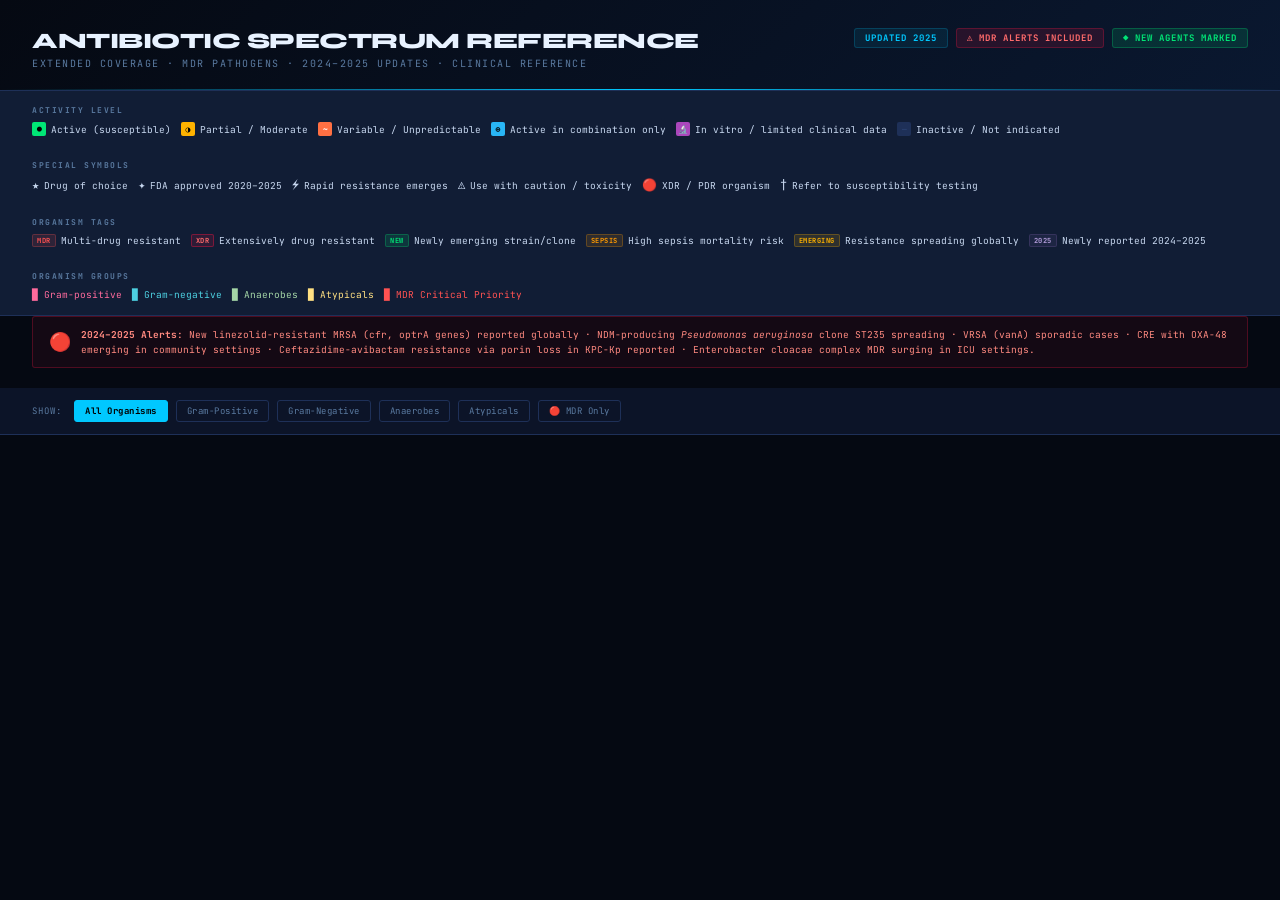
==== index.html @ 1d4e38bd "Create index.html with basic layout and styles Add initial HTML structure and styles for Antibiotic " ====
<!DOCTYPE html>
<html lang="en">
<head>
<meta charset="UTF-8">
<meta name="viewport" content="width=device-width, initial-scale=1.0">
<title>Antibiotic Spectrum Reference</title>
<link href="https://fonts.googleapis.com/css2?family=JetBrains+Mono:wght@300;400;500;700&family=Syne:wght@400;600;800&display=swap" rel="stylesheet">
<style>
  :root {
    --bg: #050912;
    --surface: #0c1428;
    --surface2: #111d35;
    --border: #1e3058;
    --text: #c8d8f0;
    --text-dim: #5a7aa0;
    --text-bright: #e8f2ff;
    --accent: #00c8ff;
    --accent2: #7b5ea7;

    --full: #00e676;
    --partial: #ffb300;
    --none: #1e3058;
    --none-text: #2a4070;
    --variable: #ff7043;
    --combo: #29b6f6;
    --vitro: #ab47bc;

    --gpos: #ff6b9d;
    --gneg: #4dd0e1;
    --anaerobe: #a5d6a7;
    --atypical: #ffe082;
    --mdr: #ff5252;
    --new-mdr: #ff1744;
  }

  * { margin: 0; padding: 0; box-sizing: border-box; }

  body {
    background: var(--bg);
    color: var(--text);
    font-family: 'JetBrains Mono', monospace;
    font-size: 11px;
    min-height: 100vh;
    overflow-x: auto;
  }

  /* HEADER */
  .header {
    padding: 28px 32px 20px;
    border-bottom: 1px solid var(--border);
    background: linear-gradient(135deg, #050912 0%, #0a1830 100%);
    position: relative;
  }
  .header::after {
    content: '';
    position: absolute;
    bottom: 0; left: 0; right: 0;
    height: 1px;
    background: linear-gradient(90deg, transparent, var(--accent), transparent);
  }
  .header-top {
    display: flex;
    align-items: flex-start;
    justify-content: space-between;
    flex-wrap: wrap;
    gap: 12px;
  }
  .title-block h1 {
    font-family: 'Syne', sans-serif;
    font-size: 22px;
    font-weight: 800;
    color: var(--text-bright);
    letter-spacing: -0.5px;
  }
  .title-block .subtitle {
    font-size: 10px;
    color: var(--text-dim);
    margin-top: 3px;
    letter-spacing: 1.5px;
    text-transform: uppercase;
  }
  .header-badges {
    display: flex;
    gap: 8px;
    flex-wrap: wrap;
    align-items: center;
  }
  .badge {
    padding: 3px 10px;
    border-radius: 3px;
    font-size: 9px;
    font-weight: 700;
    letter-spacing: 1px;
    text-transform: uppercase;
  }
  .badge-alert { background: #ff174420; color: #ff6b6b; border: 1px solid #ff174440; }
  .badge-new { background: #00e67620; color: #00e676; border: 1px solid #00e67640; }
  .badge-year { background: #00c8ff15; color: var(--accent); border: 1px solid #00c8ff30; }

  /* FILTER BAR */
  .filter-bar {
    padding: 12px 32px;
    border-bottom: 1px solid var(--border);
    display: flex;
    gap: 8px;
    flex-wrap: wrap;
    align-items: center;
    background: var(--surface);
  }
  .filter-label {
    font-size: 9px;
    color: var(--text-dim);
    text-transform: uppercase;
    letter-spacing: 1px;
    margin-right: 4px;
  }
  .filter-btn {
    padding: 4px 10px;
    border-radius: 3px;
    border: 1px solid var(--border);
    background: transparent;
    color: var(--text-dim);
    font-family: 'JetBrains Mono', monospace;
    font-size: 9px;
    cursor: pointer;
    transition: all 0.15s;
    letter-spacing: 0.5px;
  }
  .filter-btn:hover { border-color: var(--accent); color: var(--accent); }
  .filter-btn.active { background: var(--accent); color: #000; border-color: var(--accent); font-weight: 700; }
  .filter-btn.gpos { --c: var(--gpos); }
  .filter-btn.gneg { --c: var(--gneg); }
  .filter-btn.mdr  { --c: var(--mdr); }
  .filter-btn.gpos.active { background: var(--gpos); border-color: var(--gpos); }
  .filter-btn.gneg.active { background: var(--gneg); border-color: var(--gneg); color: #000; }
  .filter-btn.mdr.active  { background: var(--mdr);  border-color: var(--mdr); }

  /* LEGEND */
  .legend {
    padding: 14px 32px;
    background: var(--surface2);
    border-bottom: 1px solid var(--border);
    display: flex;
    gap: 24px;
    flex-wrap: wrap;
  }
  .legend-section {
    display: flex;
    flex-direction: column;
    gap: 5px;
  }
  .legend-title {
    font-size: 8px;
    text-transform: uppercase;
    letter-spacing: 1.5px;
    color: var(--text-dim);
    margin-bottom: 2px;
    font-weight: 700;
  }
  .legend-items {
    display: flex;
    gap: 10px;
    flex-wrap: wrap;
    align-items: center;
  }
  .legend-item {
    display: flex;
    align-items: center;
    gap: 5px;
    font-size: 9.5px;
    color: var(--text);
  }
  .dot {
    width: 14px; height: 14px;
    border-radius: 2px;
    display: flex; align-items: center; justify-content: center;
    font-size: 8px;
    font-weight: 700;
    flex-shrink: 0;
  }
  .dot-full { background: var(--full); color: #000; }
  .dot-partial { background: var(--partial); color: #000; }
  .dot-variable { background: var(--variable); color: #fff; }
  .dot-combo { background: var(--combo); color: #000; }
  .dot-vitro { background: var(--vitro); color: #fff; }
  .dot-none { background: var(--none); color: var(--none-text); }

  .sym-item {
    display: flex; align-items: center; gap: 5px;
    font-size: 9.5px; color: var(--text);
  }
  .sym { font-size: 12px; }

  /* ORGANISM CATEGORY COLORS */
  .cat-gpos { color: var(--gpos); }
  .cat-gneg { color: var(--gneg); }
  .cat-anaerobe { color: var(--anaerobe); }
  .cat-atypical { color: var(--atypical); }
  .cat-mdr { color: var(--mdr); }
  .cat-new-mdr { color: var(--new-mdr); animation: pulse-mdr 2s infinite; }

  @keyframes pulse-mdr {
    0%, 100% { opacity: 1; }
    50% { opacity: 0.6; }
  }

  /* MAIN TABLE CONTAINER */
  .table-container {
    padding: 24px 32px 40px;
    overflow-x: auto;
  }
  .table-wrapper {
    min-width: 1200px;
  }

  /* ORG HEADERS */
  .org-section {
    margin-bottom: 32px;
  }
  .org-section-header {
    display: flex;
    align-items: center;
    gap: 10px;
    margin-bottom: 10px;
    padding-bottom: 6px;
    border-bottom: 1px solid var(--border);
  }
  .org-section-title {
    font-family: 'Syne', sans-serif;
    font-size: 13px;
    font-weight: 600;
    letter-spacing: 0.5px;
  }
  .org-section-line {
    flex: 1;
    height: 1px;
    background: linear-gradient(90deg, var(--border), transparent);
  }
  .org-tag {
    font-size: 8px;
    padding: 2px 8px;
    border-radius: 2px;
    letter-spacing: 1px;
    text-transform: uppercase;
    font-weight: 700;
  }

  /* DRUG-ORGANISM GRID */
  .grid {
    display: grid;
    gap: 2px;
  }

  .grid-header-row {
    display: flex;
    gap: 2px;
    margin-bottom: 4px;
    position: sticky;
    top: 0;
    z-index: 10;
  }

  .drug-label {
    font-size: 8.5px;
    font-weight: 700;
    text-align: center;
    letter-spacing: 0.3px;
    color: var(--text-dim);
    line-height: 1.2;
    padding: 4px 2px;
    writing-mode: vertical-rl;
    transform: rotate(180deg);
    height: 90px;
    display: flex;
    align-items: center;
    justify-content: center;
  }

  .org-row {
    display: flex;
    align-items: stretch;
    gap: 2px;
    transition: background 0.1s;
  }
  .org-row:hover { background: #ffffff08; }

  .org-name-cell {
    display: flex;
    align-items: center;
    gap: 6px;
    min-width: 230px;
    max-width: 230px;
    padding: 5px 8px;
    background: var(--surface);
    border-radius: 2px;
    border-left: 3px solid transparent;
  }

  .org-name-text {
    font-size: 10px;
    font-style: italic;
    line-height: 1.3;
  }
  .org-name-abbr {
    font-size: 8px;
    color: var(--text-dim);
    font-style: normal;
  }
  .org-pills {
    display: flex;
    gap: 3px;
    flex-wrap: wrap;
    margin-top: 2px;
  }
  .org-pill {
    font-size: 7px;
    padding: 1px 4px;
    border-radius: 2px;
    font-weight: 700;
    letter-spacing: 0.5px;
    font-style: normal;
  }
  .pill-mdr { background: #ff525220; color: #ff5252; border: 1px solid #ff525240; }
  .pill-xdr { background: #ff174420; color: #ff6b6b; border: 1px solid #ff174460; }
  .pill-new { background: #00e67620; color: #00e676; border: 1px solid #00e67640; }
  .pill-emerging { background: #ffb30020; color: #ffb300; border: 1px solid #ffb30040; }
  .pill-sepsis { background: #ff9a0020; color: #ff9a00; border: 1px solid #ff9a0040; }
  .pill-2025 { background: #7b5ea720; color: #b39ddb; border: 1px solid #7b5ea740; }

  .activity-cell {
    width: 38px;
    min-width: 38px;
    height: 42px;
    border-radius: 2px;
    display: flex;
    align-items: center;
    justify-content: center;
    font-size: 11px;
    font-weight: 700;
    position: relative;
    cursor: default;
    transition: transform 0.1s, box-shadow 0.1s;
  }
  .activity-cell:hover {
    transform: scale(1.15);
    z-index: 5;
    box-shadow: 0 4px 12px #00000080;
  }

  .cell-full     { background: #00e67618; color: var(--full); border: 1px solid #00e67640; }
  .cell-partial  { background: #ffb30018; color: var(--partial); border: 1px solid #ffb30040; }
  .cell-variable { background: #ff704318; color: var(--variable); border: 1px solid #ff704340; }
  .cell-combo    { background: #29b6f618; color: var(--combo); border: 1px solid #29b6f640; }
  .cell-vitro    { background: #ab47bc18; color: var(--vitro); border: 1px solid #ab47bc40; }
  .cell-none     { background: var(--none); color: var(--none-text); border: 1px solid #1e305860; }
  .cell-doc      { outline: 2px solid #ffd60060; outline-offset: -2px; }

  .cell-superscript {
    position: absolute;
    top: 2px; right: 3px;
    font-size: 7px;
    font-weight: 400;
    opacity: 0.9;
  }

  /* DRUG CLASS HEADERS */
  .drug-class-row {
    display: flex;
    gap: 2px;
    margin: 14px 0 4px;
  }
  .drug-class-spacer {
    min-width: 230px;
    max-width: 230px;
  }
  .drug-class-label {
    font-family: 'Syne', sans-serif;
    font-size: 8px;
    font-weight: 600;
    color: var(--text-dim);
    text-transform: uppercase;
    letter-spacing: 1.5px;
    padding: 2px 4px;
    border-bottom: 1px solid var(--border);
    text-align: center;
  }

  /* NOTES PANEL */
  .notes-panel {
    margin: 24px 32px;
    background: var(--surface2);
    border: 1px solid var(--border);
    border-radius: 4px;
    padding: 18px 20px;
  }
  .notes-title {
    font-family: 'Syne', sans-serif;
    font-size: 12px;
    font-weight: 700;
    color: var(--text-bright);
    margin-bottom: 14px;
    display: flex;
    align-items: center;
    gap: 8px;
  }
  .notes-grid {
    display: grid;
    grid-template-columns: repeat(auto-fill, minmax(300px, 1fr));
    gap: 10px;
  }
  .note-card {
    background: var(--surface);
    border-radius: 3px;
    padding: 10px 12px;
    border-left: 3px solid var(--border);
  }
  .note-card.danger { border-left-color: var(--mdr); }
  .note-card.warn   { border-left-color: var(--partial); }
  .note-card.info   { border-left-color: var(--accent); }
  .note-card.new    { border-left-color: var(--full); }
  .note-card-title {
    font-size: 9.5px;
    font-weight: 700;
    color: var(--text-bright);
    margin-bottom: 5px;
    text-transform: uppercase;
    letter-spacing: 0.5px;
  }
  .note-card-body {
    font-size: 9px;
    color: var(--text);
    line-height: 1.6;
  }

  /* TOOLTIP */
  .tooltip {
    display: none;
    position: fixed;
    background: #0d1f3c;
    border: 1px solid var(--accent);
    border-radius: 4px;
    padding: 8px 10px;
    font-size: 9px;
    max-width: 200px;
    z-index: 100;
    pointer-events: none;
    line-height: 1.6;
    color: var(--text-bright);
    box-shadow: 0 8px 24px #00000080;
  }

  /* SCROLLBAR */
  ::-webkit-scrollbar { width: 6px; height: 6px; }
  ::-webkit-scrollbar-track { background: var(--bg); }
  ::-webkit-scrollbar-thumb { background: var(--border); border-radius: 3px; }
  ::-webkit-scrollbar-thumb:hover { background: #2e4878; }

  /* CLASSES SECTION DIVIDER */
  .section-divider {
    font-size: 9px;
    color: var(--accent);
    letter-spacing: 2px;
    text-transform: uppercase;
    padding: 6px 0 2px;
    font-weight: 700;
    display: flex;
    align-items: center;
    gap: 8px;
    min-width: 230px;
    max-width: 230px;
  }

  .col-group-label {
    font-size: 7.5px;
    text-transform: uppercase;
    letter-spacing: 1px;
    color: var(--text-dim);
    text-align: center;
    padding: 2px 4px;
    background: #ffffff05;
    border-radius: 2px;
  }

  .new-drug-flag {
    display: inline-block;
    width: 5px; height: 5px;
    background: var(--full);
    border-radius: 50%;
    margin-left: 3px;
    vertical-align: middle;
    box-shadow: 0 0 4px var(--full);
  }

  .resistance-banner {
    margin: 0 32px 20px;
    padding: 10px 16px;
    background: #ff174410;
    border: 1px solid #ff174440;
    border-radius: 3px;
    font-size: 9.5px;
    color: #ff8a80;
    display: flex;
    align-items: center;
    gap: 10px;
    line-height: 1.6;
  }
  .resistance-banner .icon { font-size: 18px; }

  /* Print */
  @media print {
    body { background: #fff; color: #000; font-size: 7px; }
    .filter-bar { display: none; }
  }
</style>
</head>
<body>

<div class="header">
  <div class="header-top">
    <div class="title-block">
      <h1>ANTIBIOTIC SPECTRUM REFERENCE</h1>
      <div class="subtitle">Extended Coverage · MDR Pathogens · 2024–2025 Updates · Clinical Reference</div>
    </div>
    <div class="header-badges">
      <span class="badge badge-year">Updated 2025</span>
      <span class="badge badge-alert">⚠ MDR Alerts Included</span>
      <span class="badge badge-new">◆ New Agents Marked</span>
    </div>
  </div>
</div>

<!-- LEGEND -->
<div class="legend">
  <div class="legend-section">
    <div class="legend-title">Activity Level</div>
    <div class="legend-items">
      <div class="legend-item"><div class="dot dot-full">●</div> Active (susceptible)</div>
      <div class="legend-item"><div class="dot dot-partial">◑</div> Partial / Moderate</div>
      <div class="legend-item"><div class="dot dot-variable">~</div> Variable / Unpredictable</div>
      <div class="legend-item"><div class="dot dot-combo">⊕</div> Active in combination only</div>
      <div class="legend-item"><div class="dot dot-vitro">🔬</div> In vitro / limited clinical data</div>
      <div class="legend-item"><div class="dot dot-none">—</div> Inactive / Not indicated</div>
    </div>
  </div>
  <div class="legend-section">
    <div class="legend-title">Special Symbols</div>
    <div class="legend-items">
      <div class="sym-item"><span class="sym">★</span> Drug of choice</div>
      <div class="sym-item"><span class="sym">✦</span> FDA approved 2020–2025</div>
      <div class="sym-item"><span class="sym">⚡</span> Rapid resistance emerges</div>
      <div class="sym-item"><span class="sym">⚠</span> Use with caution / toxicity</div>
      <div class="sym-item"><span class="sym">🔴</span> XDR / PDR organism</div>
      <div class="sym-item"><span class="sym">†</span> Refer to susceptibility testing</div>
    </div>
  </div>
  <div class="legend-section">
    <div class="legend-title">Organism Tags</div>
    <div class="legend-items">
      <div class="sym-item"><span class="org-pill pill-mdr">MDR</span> Multi-drug resistant</div>
      <div class="sym-item"><span class="org-pill pill-xdr">XDR</span> Extensively drug resistant</div>
      <div class="sym-item"><span class="org-pill pill-new">NEW</span> Newly emerging strain/clone</div>
      <div class="sym-item"><span class="org-pill pill-sepsis">SEPSIS</span> High sepsis mortality risk</div>
      <div class="sym-item"><span class="org-pill pill-emerging">EMERGING</span> Resistance spreading globally</div>
      <div class="sym-item"><span class="org-pill pill-2025">2025</span> Newly reported 2024–2025</div>
    </div>
  </div>
  <div class="legend-section">
    <div class="legend-title">Organism Groups</div>
    <div class="legend-items">
      <div class="legend-item" style="color:var(--gpos)">█ Gram-positive</div>
      <div class="legend-item" style="color:var(--gneg)">█ Gram-negative</div>
      <div class="legend-item" style="color:var(--anaerobe)">█ Anaerobes</div>
      <div class="legend-item" style="color:var(--atypical)">█ Atypicals</div>
      <div class="legend-item" style="color:var(--mdr)">█ MDR Critical Priority</div>
    </div>
  </div>
</div>

<div class="resistance-banner">
  <span class="icon">🔴</span>
  <span><strong>2024–2025 Alerts:</strong> New linezolid-resistant MRSA (cfr, optrA genes) reported globally · NDM-producing <em>Pseudomonas aeruginosa</em> clone ST235 spreading · VRSA (vanA) sporadic cases · CRE with OXA-48 emerging in community settings · Ceftazidime-avibactam resistance via porin loss in KPC-Kp reported · Enterobacter cloacae complex MDR surging in ICU settings.</span>
</div>

<!-- FILTER BAR -->
<div class="filter-bar">
  <span class="filter-label">Show:</span>
  <button class="filter-btn active" onclick="filterView('all')">All Organisms</button>
  <button class="filter-btn gpos" onclick="filterView('gpos')">Gram-Positive</button>
  <button class="filter-btn gneg" onclick="filterView('gneg')">Gram-Negative</button>
  <button class="filter-btn" onclick="filterView('anaerobe')">Anaerobes</button>
  <button class="filter-btn" onclick="filterView('atypical')">Atypicals</button>
  <button class="filter-btn mdr" onclick="filterView('mdr')">🔴 MDR Only</button>
</div>

<div class="table-container">
<div class="table-wrapper" id="main-table">

<!-- ========== DRUGS: define columns ========== -->
<!-- 
  Drugs (columns, left to right):
  PENICILLINS: Ampicillin, Amox-Clav, Pip-Tazo, Amp-Sulbactam
  CEPHALOSPORINS: Cefazolin, Cefuroxime, Ceftriaxone, Cefepime, Ceftaroline, Ceftolozane-Tazo
  CARBAPENEMS: Ertapenem, Meropenem, Imipenem, Doripenem
  NEW BL/BLI: Ceftaz-Avibactam, Mero-Vaborbactam, Imi-Relebactam, Aztreonam-Avibactam, Cefiderocol
  GLYCOPEPTIDES: Vancomycin, Dalbavancin, Oritavancin
  LIPOPEPTIDES: Daptomycin
  OXAZOLIDINONES: Linezolid, Tedizolid
  TETRACYCLINES: Doxycycline, Tigecycline, Omadacycline, Eravacycline
  AMINOGLYCOSIDES: Gentamicin, Amikacin, Plazomicin
  FLUOROQUINOLONES: Ciprofloxacin, Levofloxacin, Moxifloxacin, Delafloxacin
  POLYMYXINS: Colistin, Polymyxin B
  OTHER: TMP-SMX, Metronidazole, Clindamycin, Azithromycin, Chloramphenicol
-->

<script>
// Data structure
const drugs = [
  // [shortName, fullName, class, isNew]
  // PENICILLINS
  {s:'AMP', f:'Ampicillin', c:'PCN', n:false},
  {s:'AMC', f:'Amox-Clav', c:'PCN', n:false},
  {s:'TZP', f:'Pip-Tazo', c:'PCN', n:false},
  {s:'SAM', f:'Amp-Sulbactam', c:'PCN', n:false},
  // CEPHALOSPORINS
  {s:'CFZ', f:'Cefazolin', c:'CEPH', n:false},
  {s:'CXM', f:'Cefuroxime', c:'CEPH', n:false},
  {s:'CRO', f:'Ceftriaxone', c:'CEPH', n:false},
  {s:'FEP', f:'Cefepime', c:'CEPH', n:false},
  {s:'CPT', f:'Ceftaroline ✦', c:'CEPH', n:true},
  {s:'C/T', f:'Ceftolozane-Tazo ✦', c:'CEPH', n:true},
  // CARBAPENEMS
  {s:'ETP', f:'Ertapenem', c:'CARB', n:false},
  {s:'MEM', f:'Meropenem', c:'CARB', n:false},
  {s:'IPM', f:'Imipenem', c:'CARB', n:false},
  // NEW BL/BLI COMBINATIONS
  {s:'C/A', f:'Ceftaz-Avibactam ✦', c:'BLI', n:true},
  {s:'M/V', f:'Mero-Vaborbactam ✦', c:'BLI', n:true},
  {s:'I/R', f:'Imi-Relebactam ✦', c:'BLI', n:true},
  {s:'A/A', f:'Azt-Avibactam ✦', c:'BLI', n:true},
  {s:'FDC', f:'Cefiderocol ✦', c:'BLI', n:true},
  // GLYCOPEPTIDES
  {s:'VAN', f:'Vancomycin', c:'GLYCO', n:false},
  {s:'DAL', f:'Dalbavancin ✦', c:'GLYCO', n:true},
  {s:'ORI', f:'Oritavancin ✦', c:'GLYCO', n:true},
  // LIPOPEPTIDE
  {s:'DAP', f:'Daptomycin', c:'LIPO', n:false},
  // OXAZOLIDINONES
  {s:'LZD', f:'Linezolid', c:'OXA', n:false},
  {s:'TZD', f:'Tedizolid ✦', c:'OXA', n:true},
  // TETRACYCLINES
  {s:'DOX', f:'Doxycycline', c:'TET', n:false},
  {s:'TGC', f:'Tigecycline', c:'TET', n:false},
  {s:'OMA', f:'Omadacycline ✦', c:'TET', n:true},
  {s:'ERC', f:'Eravacycline ✦', c:'TET', n:true},
  // AMINOGLYCOSIDES
  {s:'GEN', f:'Gentamicin', c:'AG', n:false},
  {s:'AMK', f:'Amikacin', c:'AG', n:false},
  {s:'PLZ', f:'Plazomicin ✦', c:'AG', n:true},
  // FLUOROQUINOLONES
  {s:'CIP', f:'Ciprofloxacin', c:'FQ', n:false},
  {s:'LVX', f:'Levofloxacin', c:'FQ', n:false},
  {s:'MXF', f:'Moxifloxacin', c:'FQ', n:false},
  {s
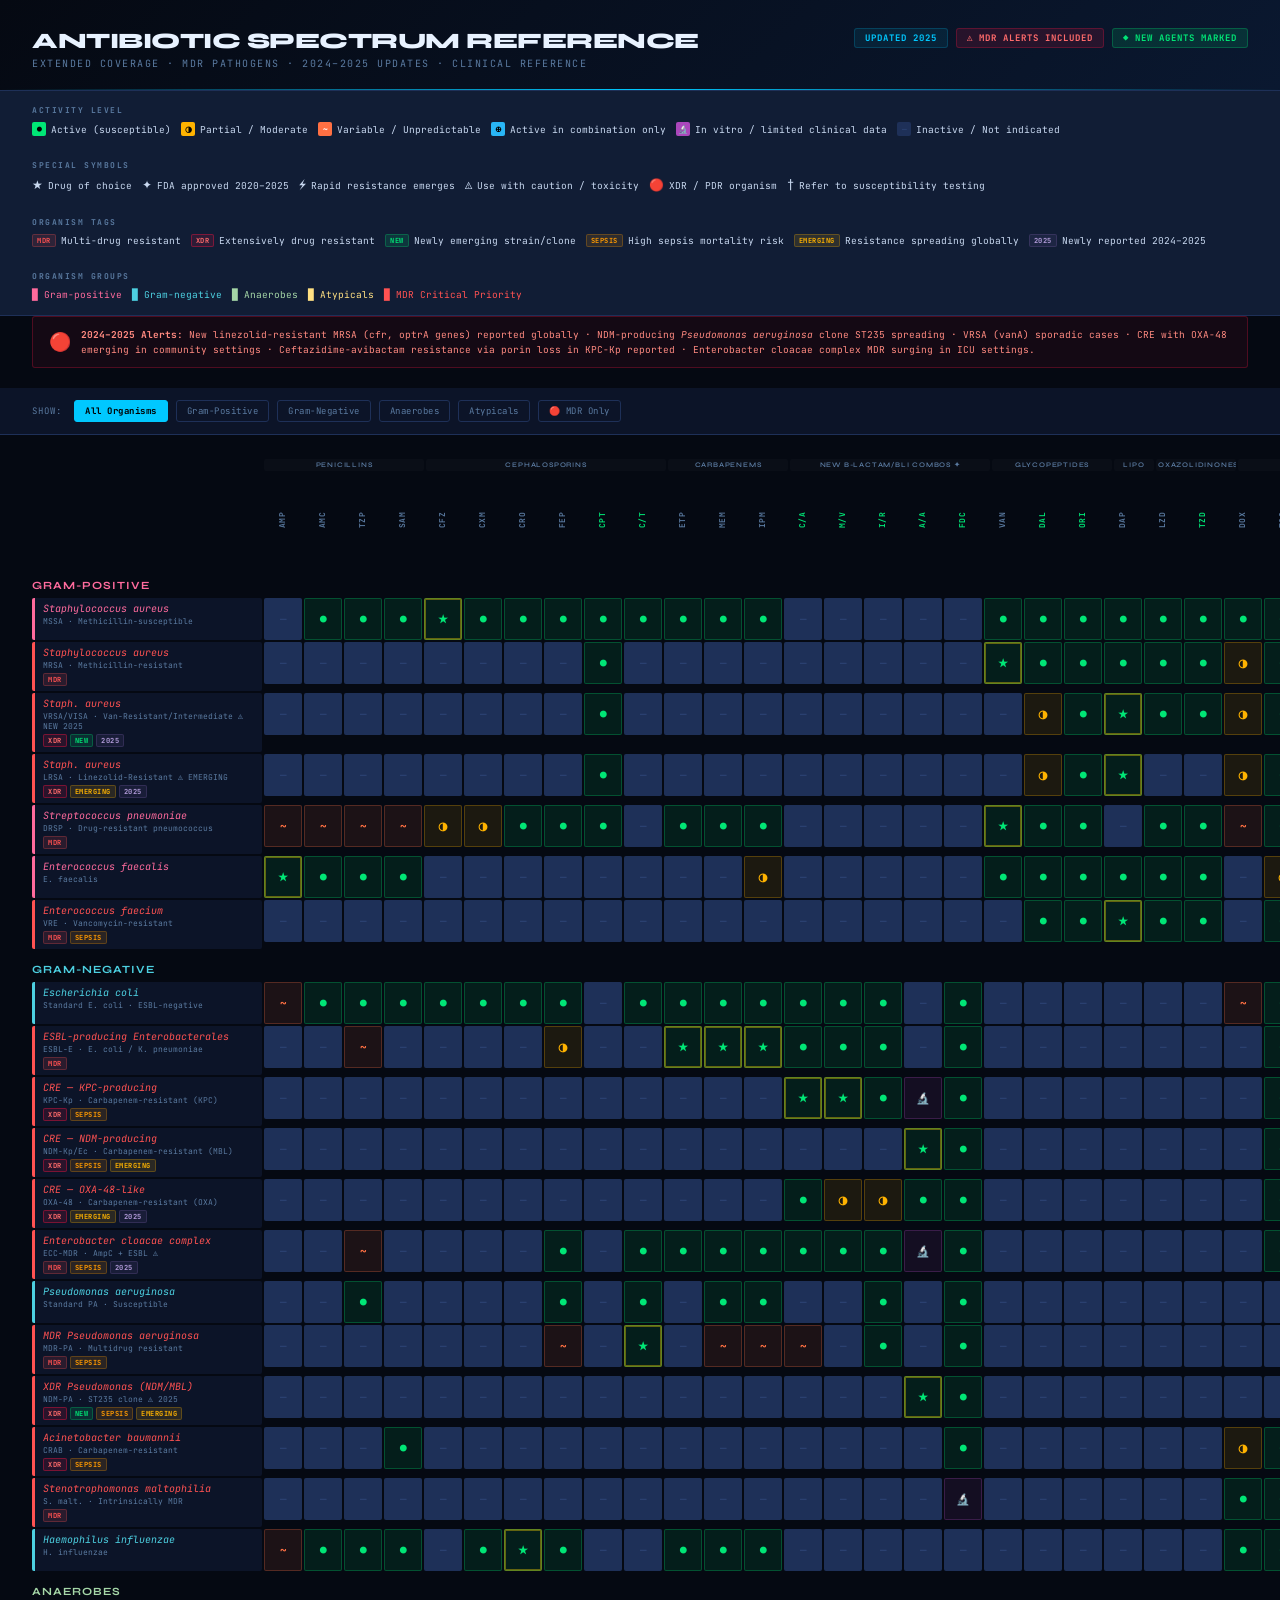
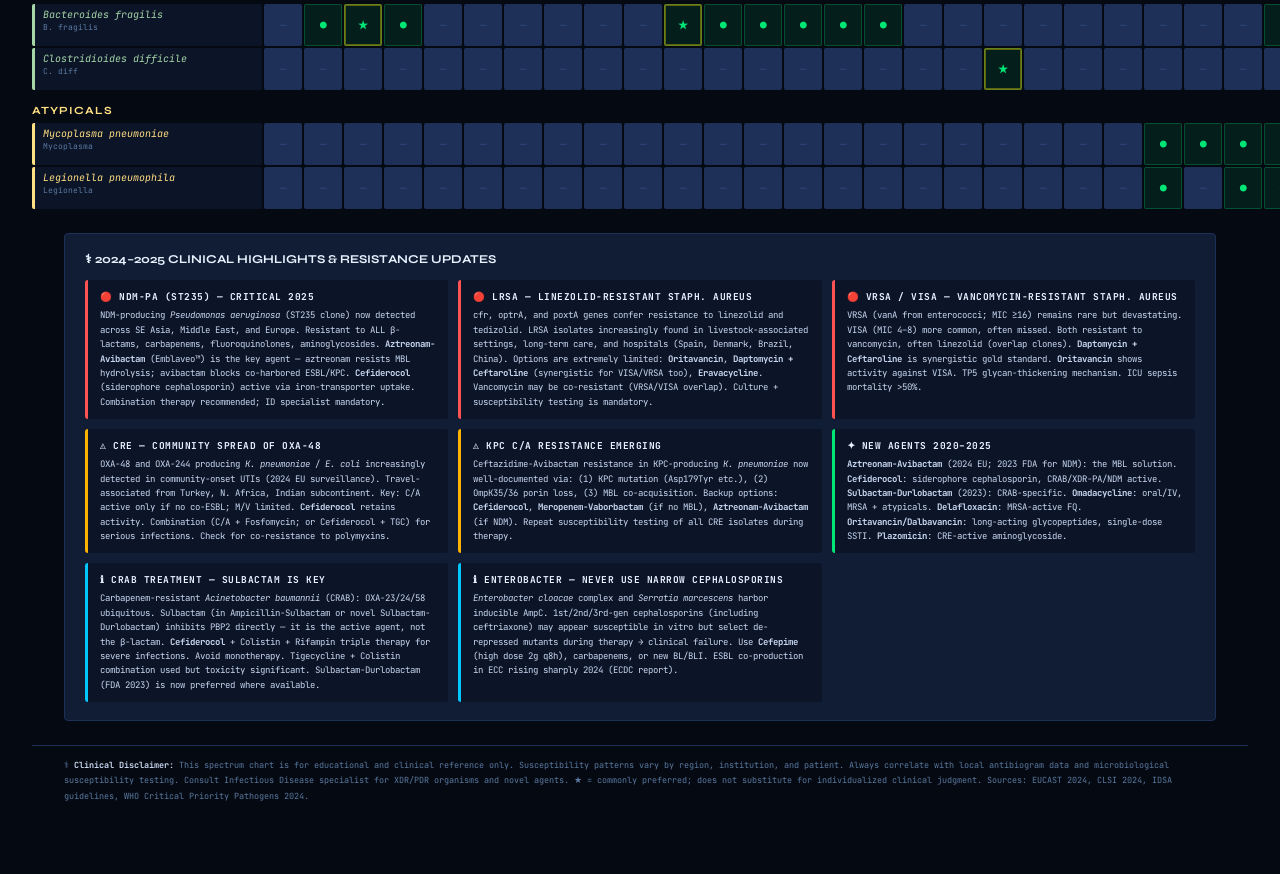
==== commit 1ab7426b: "Add files via upload" ====
--- a/index.html
+++ b/index.html
@@ -660,4 +660,456 @@
   {s:'CIP', f:'Ciprofloxacin', c:'FQ', n:false},
   {s:'LVX', f:'Levofloxacin', c:'FQ', n:false},
   {s:'MXF', f:'Moxifloxacin', c:'FQ', n:false},
-  {s
+  {s:'DLX', f:'Delafloxacin ✦', c:'FQ', n:true},
+  // POLYMYXINS
+  {s:'CST', f:'Colistin', c:'PMX', n:false},
+  {s:'PMB', f:'Polymyxin B', c:'PMX', n:false},
+  // OTHER
+  {s:'SXT', f:'TMP-SMX', c:'OTH', n:false},
+  {s:'MTZ', f:'Metronidazole', c:'OTH', n:false},
+  {s:'CLI', f:'Clindamycin', c:'OTH', n:false},
+  {s:'AZM', f:'Azithromycin', c:'OTH', n:false},
+];
+
+// Activity codes:
+// F=full, P=partial, V=variable, C=combo-only, I=in-vitro, N=none
+// Special: F★=DOC, F⚡=resistance emerges fast
+// Format: {a: activity, s: special symbol}
+
+const organisms = [
+  // ===== GRAM POSITIVE =====
+  {
+    group: 'gpos', groupLabel: 'GRAM-POSITIVE', groupColor: 'var(--gpos)',
+    name: 'Staphylococcus aureus', abbr: 'MSSA', note: 'Methicillin-susceptible',
+    pills: [],
+    desc: 'Most community-acquired. β-lactam preferred.',
+    act: {AMP:'N',AMC:'F',TZP:'F',SAM:'F',CFZ:'F★',CXM:'F',CRO:'F',FEP:'F',CPT:'F',CT:'F',ETP:'F',MEM:'F',IPM:'F',CA:'N',MV:'N',IR:'N',AA:'N',FDC:'N',VAN:'F',DAL:'F',ORI:'F',DAP:'F',LZD:'F',TZD:'F',DOX:'F',TGC:'F',OMA:'F',ERC:'F',GEN:'P',AMK:'P',PLZ:'P',CIP:'F',LVX:'F',MXF:'F',DLX:'F',CST:'N',PMB:'N',SXT:'F',MTZ:'N',CLI:'F',AZM:'P',}
+  },
+  {
+    group: 'gpos mdr', groupLabel: 'GRAM-POSITIVE', groupColor: 'var(--gpos)',
+    name: 'Staphylococcus aureus', abbr: 'MRSA', note: 'Methicillin-resistant',
+    pills: ['mdr'],
+    desc: 'mecA/mecC-mediated. Vancomycin cornerstone. Community vs Healthcare MRSA differ.',
+    act: {AMP:'N',AMC:'N',TZP:'N',SAM:'N',CFZ:'N',CXM:'N',CRO:'N',FEP:'N',CPT:'F',CT:'N',ETP:'N',MEM:'N',IPM:'N',CA:'N',MV:'N',IR:'N',AA:'N',FDC:'N',VAN:'F★',DAL:'F',ORI:'F',DAP:'F',LZD:'F',TZD:'F',DOX:'P',TGC:'F',OMA:'F',ERC:'F',GEN:'N',AMK:'N',PLZ:'N',CIP:'N',LVX:'N',MXF:'N',DLX:'F',CST:'N',PMB:'N',SXT:'F',MTZ:'N',CLI:'V',AZM:'N',}
+  },
+  {
+    group: 'gpos mdr', groupLabel: 'GRAM-POSITIVE', groupColor: 'var(--gpos)',
+    name: 'Staph. aureus', abbr: 'VRSA/VISA', note: 'Van-Resistant/Intermediate ⚠ NEW 2025',
+    pills: ['xdr','new','2025'],
+    desc: 'vanA gene (VRSA): resistance to vancomycin. VISA: MIC 4–8. Very rare. Options: Daptomycin ± Ceftaroline, Tedizolid, Oritavancin. TP5 clones reported.',
+    act: {AMP:'N',AMC:'N',TZP:'N',SAM:'N',CFZ:'N',CXM:'N',CRO:'N',FEP:'N',CPT:'F',CT:'N',ETP:'N',MEM:'N',IPM:'N',CA:'N',MV:'N',IR:'N',AA:'N',FDC:'N',VAN:'N',DAL:'P',ORI:'F',DAP:'F★',LZD:'F',TZD:'F',DOX:'P',TGC:'F',OMA:'F',ERC:'F',GEN:'N',AMK:'N',PLZ:'N',CIP:'N',LVX:'N',MXF:'N',DLX:'P',CST:'N',PMB:'N',SXT:'V',MTZ:'N',CLI:'N',AZM:'N',}
+  },
+  {
+    group: 'gpos mdr', groupLabel: 'GRAM-POSITIVE', groupColor: 'var(--gpos)',
+    name: 'Staph. aureus', abbr: 'LRSA', note: 'Linezolid-Resistant ⚠ EMERGING',
+    pills: ['xdr','emerging','2025'],
+    desc: 'cfr, optrA, poxtA genes. Emerging globally, esp. livestock-associated. Severely limited options. Consider: Daptomycin+Ceftaroline, Oritavancin, Ceftaroline alone if susceptible.',
+    act: {AMP:'N',AMC:'N',TZP:'N',SAM:'N',CFZ:'N',CXM:'N',CRO:'N',FEP:'N',CPT:'F',CT:'N',ETP:'N',MEM:'N',IPM:'N',CA:'N',MV:'N',IR:'N',AA:'N',FDC:'N',VAN:'N',DAL:'P',ORI:'F',DAP:'F★',LZD:'N',TZD:'N',DOX:'P',TGC:'F',OMA:'P',ERC:'F',GEN:'N',AMK:'N',PLZ:'N',CIP:'N',LVX:'N',MXF:'N',DLX:'P',CST:'N',PMB:'N',SXT:'V',MTZ:'N',CLI:'N',AZM:'N',}
+  },
+  {
+    group: 'gpos',
+    name: 'Streptococcus pneumoniae', abbr: 'DRSP', note: 'Drug-resistant pneumococcus',
+    pills: ['mdr'],
+    desc: 'PBP mutations → PCN resistance. Ceftriaxone often active. Check MIC. FQ active.',
+    act: {AMP:'V',AMC:'V',TZP:'V',SAM:'V',CFZ:'P',CXM:'P',CRO:'F',FEP:'F',CPT:'F',CT:'N',ETP:'F',MEM:'F',IPM:'F',CA:'N',MV:'N',IR:'N',AA:'N',FDC:'N',VAN:'F★',DAL:'F',ORI:'F',DAP:'N',LZD:'F',TZD:'F',DOX:'V',TGC:'F',OMA:'F',ERC:'F',GEN:'N',AMK:'N',PLZ:'N',CIP:'N',LVX:'F',MXF:'F',DLX:'F',CST:'N',PMB:'N',SXT:'V',MTZ:'N',CLI:'V',AZM:'V',}
+  },
+  {
+    group: 'gpos',
+    name: 'Enterococcus faecalis', abbr: 'E. faecalis', note: '',
+    pills: [],
+    desc: 'Intrinsically resistant to cephalosporins. Ampicillin preferred. Endocarditis: amp+gent synergy.',
+    act: {AMP:'F★',AMC:'F',TZP:'F',SAM:'F',CFZ:'N',CXM:'N',CRO:'N',FEP:'N',CPT:'N',CT:'N',ETP:'N',MEM:'N',IPM:'P',CA:'N',MV:'N',IR:'N',AA:'N',FDC:'N',VAN:'F',DAL:'F',ORI:'F',DAP:'F',LZD:'F',TZD:'F',DOX:'N',TGC:'P',OMA:'N',ERC:'F',GEN:'C',AMK:'C',PLZ:'C',CIP:'P',LVX:'P',MXF:'P',DLX:'P',CST:'N',PMB:'N',SXT:'N',MTZ:'N',CLI:'N',AZM:'N',}
+  },
+  {
+    group: 'gpos mdr',
+    name: 'Enterococcus faecium', abbr: 'VRE', note: 'Vancomycin-resistant',
+    pills: ['mdr','sepsis'],
+    desc: 'vanA/vanB genes. Very limited options. Linezolid, daptomycin, oritavancin, dalbavancin.',
+    act: {AMP:'N',AMC:'N',TZP:'N',SAM:'N',CFZ:'N',CXM:'N',CRO:'N',FEP:'N',CPT:'N',CT:'N',ETP:'N',MEM:'N',IPM:'N',CA:'N',MV:'N',IR:'N',AA:'N',FDC:'N',VAN:'N',DAL:'F',ORI:'F',DAP:'F★',LZD:'F',TZD:'F',DOX:'N',TGC:'F',OMA:'N',ERC:'F',GEN:'N',AMK:'N',PLZ:'N',CIP:'N',LVX:'N',MXF:'N',DLX:'N',CST:'N',PMB:'N',SXT:'N',MTZ:'N',CLI:'N',AZM:'N',}
+  },
+
+  // ===== GRAM NEGATIVE =====
+  {
+    group: 'gneg',
+    name: 'Escherichia coli', abbr: 'Standard E. coli', note: 'ESBL-negative',
+    pills: [],
+    desc: 'Most UTIs, biliary. TMP-SMX if susceptible. FQ resistance increasing.',
+    act: {AMP:'V',AMC:'F',TZP:'F',SAM:'F',CFZ:'F',CXM:'F',CRO:'F',FEP:'F',CPT:'N',CT:'F',ETP:'F',MEM:'F',IPM:'F',CA:'F',MV:'F',IR:'F',AA:'N',FDC:'F',VAN:'N',DAL:'N',ORI:'N',DAP:'N',LZD:'N',TZD:'N',DOX:'V',TGC:'F',OMA:'F',ERC:'F',GEN:'F',AMK:'F',PLZ:'F',CIP:'F',LVX:'F',MXF:'F',DLX:'F',CST:'F',PMB:'F',SXT:'V',MTZ:'N',CLI:'N',AZM:'N',}
+  },
+  {
+    group: 'gneg mdr',
+    name: 'ESBL-producing Enterobacterales', abbr: 'ESBL-E', note: 'E. coli / K. pneumoniae',
+    pills: ['mdr'],
+    desc: 'CTX-M, TEM, SHV ESBLs. Carbapenems preferred for serious infections. Pip-tazo unreliable (inoculum effect).',
+    act: {AMP:'N',AMC:'N',TZP:'V',SAM:'N',CFZ:'N',CXM:'N',CRO:'N',FEP:'P',CPT:'N',CT:'N',ETP:'F★',MEM:'F★',IPM:'F★',CA:'F',MV:'F',IR:'F',AA:'N',FDC:'F',VAN:'N',DAL:'N',ORI:'N',DAP:'N',LZD:'N',TZD:'N',DOX:'N',TGC:'F',OMA:'F',ERC:'F',GEN:'V',AMK:'F',PLZ:'F',CIP:'N',LVX:'N',MXF:'N',DLX:'N',CST:'F',PMB:'F',SXT:'N',MTZ:'N',CLI:'N',AZM:'N',}
+  },
+  {
+    group: 'gneg mdr',
+    name: 'CRE — KPC-producing', abbr: 'KPC-Kp', note: 'Carbapenem-resistant (KPC)',
+    pills: ['xdr','sepsis'],
+    desc: 'KPC serine carbapenemases (Ambler A). C/A, M/V, I/R highly active. Resistance via porin loss + KPC upregulation now emerging to C/A.',
+    act: {AMP:'N',AMC:'N',TZP:'N',SAM:'N',CFZ:'N',CXM:'N',CRO:'N',FEP:'N',CPT:'N',CT:'N',ETP:'N',MEM:'N',IPM:'N',CA:'F★',MV:'F★',IR:'F',AA:'I',FDC:'F',VAN:'N',DAL:'N',ORI:'N',DAP:'N',LZD:'N',TZD:'N',DOX:'N',TGC:'F',OMA:'P',ERC:'F',GEN:'N',AMK:'V',PLZ:'F',CIP:'N',LVX:'N',MXF:'N',DLX:'N',CST:'F',PMB:'F',SXT:'N',MTZ:'N',CLI:'N',AZM:'N',}
+  },
+  {
+    group: 'gneg mdr',
+    name: 'CRE — NDM-producing', abbr: 'NDM-Kp/Ec', note: 'Carbapenem-resistant (MBL)',
+    pills: ['xdr','sepsis','emerging'],
+    desc: 'NDM-1 to NDM-30+ metallo-β-lactamases (Ambler B). NOT inhibited by avibactam. Aztreonam-Avibactam (A/A) is KEY — aztreonam not hydrolyzed by MBLs but susceptible to ESBLs/KPC, avibactam covers those. Cefiderocol active.',
+    act: {AMP:'N',AMC:'N',TZP:'N',SAM:'N',CFZ:'N',CXM:'N',CRO:'N',FEP:'N',CPT:'N',CT:'N',ETP:'N',MEM:'N',IPM:'N',CA:'N',MV:'N',IR:'N',AA:'F★',FDC:'F',VAN:'N',DAL:'N',ORI:'N',DAP:'N',LZD:'N',TZD:'N',DOX:'N',TGC:'F',OMA:'P',ERC:'F',GEN:'N',AMK:'V',PLZ:'F',CIP:'N',LVX:'N',MXF:'N',DLX:'N',CST:'F',PMB:'F',SXT:'N',MTZ:'N',CLI:'N',AZM:'N',}
+  },
+  {
+    group: 'gneg mdr',
+    name: 'CRE — OXA-48-like', abbr: 'OXA-48', note: 'Carbapenem-resistant (OXA)',
+    pills: ['xdr','emerging','2025'],
+    desc: 'OXA-48/OXA-244 (Ambler D). Often co-harbors ESBL. Emerging in community. C/A + MEM combination or Cefiderocol. M/V shows limited activity. Community spread via travel 2024.',
+    act: {AMP:'N',AMC:'N',TZP:'N',SAM:'N',CFZ:'N',CXM:'N',CRO:'N',FEP:'N',CPT:'N',CT:'N',ETP:'N',MEM:'N',IPM:'N',CA:'F',MV:'P',IR:'P',AA:'F',FDC:'F',VAN:'N',DAL:'N',ORI:'N',DAP:'N',LZD:'N',TZD:'N',DOX:'N',TGC:'F',OMA:'P',ERC:'F',GEN:'N',AMK:'V',PLZ:'P',CIP:'N',LVX:'N',MXF:'N',DLX:'N',CST:'F',PMB:'F',SXT:'N',MTZ:'N',CLI:'N',AZM:'N',}
+  },
+  {
+    group: 'gneg mdr',
+    name: 'Enterobacter cloacae complex', abbr: 'ECC-MDR', note: 'AmpC + ESBL ⚠',
+    pills: ['mdr','sepsis','2025'],
+    desc: 'Inducible AmpC (de-repressed mutants). Do NOT use 1st/2nd/3rd-gen ceph — select resistance. Cefepime (high dose), carbapenems. ESBL co-production increasing 2024.',
+    act: {AMP:'N',AMC:'N',TZP:'V',SAM:'N',CFZ:'N',CXM:'N',CRO:'N',FEP:'F',CPT:'N',CT:'F',ETP:'F',MEM:'F',IPM:'F',CA:'F',MV:'F',IR:'F',AA:'I',FDC:'F',VAN:'N',DAL:'N',ORI:'N',DAP:'N',LZD:'N',TZD:'N',DOX:'N',TGC:'F',OMA:'F',ERC:'F',GEN:'V',AMK:'F',PLZ:'F',CIP:'V',LVX:'V',MXF:'N',DLX:'N',CST:'F',PMB:'F',SXT:'V',MTZ:'N',CLI:'N',AZM:'N',}
+  },
+  {
+    group: 'gneg',
+    name: 'Pseudomonas aeruginosa', abbr: 'Standard PA', note: 'Susceptible',
+    pills: [],
+    desc: 'Multiple intrinsic resistances. Anti-pseudomonal agents required. Monotherapy for serious infections.',
+    act: {AMP:'N',AMC:'N',TZP:'F',SAM:'N',CFZ:'N',CXM:'N',CRO:'N',FEP:'F',CPT:'N',CT:'F',ETP:'N',MEM:'F',IPM:'F',CA:'N',MV:'N',IR:'F',AA:'N',FDC:'F',VAN:'N',DAL:'N',ORI:'N',DAP:'N',LZD:'N',TZD:'N',DOX:'N',TGC:'N',OMA:'N',ERC:'N',GEN:'F',AMK:'F',PLZ:'F',CIP:'F',LVX:'F',MXF:'N',DLX:'F',CST:'F',PMB:'F',SXT:'N',MTZ:'N',CLI:'N',AZM:'N',}
+  },
+  {
+    group: 'gneg mdr',
+    name: 'MDR Pseudomonas aeruginosa', abbr: 'MDR-PA', note: 'Multidrug resistant',
+    pills: ['mdr','sepsis'],
+    desc: 'Efflux pumps, OprD porin loss, AmpC overproduction. C/T and I/R preferred. FQ/AG may have retained activity - test!',
+    act: {AMP:'N',AMC:'N',TZP:'N',SAM:'N',CFZ:'N',CXM:'N',CRO:'N',FEP:'V',CPT:'N',CT:'F★',ETP:'N',MEM:'V',IPM:'V',CA:'V',MV:'N',IR:'F',AA:'N',FDC:'F',VAN:'N',DAL:'N',ORI:'N',DAP:'N',LZD:'N',TZD:'N',DOX:'N',TGC:'N',OMA:'N',ERC:'N',GEN:'V',AMK:'V',PLZ:'P',CIP:'V',LVX:'V',MXF:'N',DLX:'V',CST:'F',PMB:'F',SXT:'N',MTZ:'N',CLI:'N',AZM:'N',}
+  },
+  {
+    group: 'gneg mdr',
+    name: 'XDR Pseudomonas (NDM/MBL)', abbr: 'NDM-PA', note: 'ST235 clone ⚠ 2025',
+    pills: ['xdr','new','sepsis','emerging'],
+    desc: 'NDM-producing PA (ST235 international clone). Spreading SE Asia, Europe, Middle East. Aztreonam-Avibactam emerging as only option. Cefiderocol. Combination essential.',
+    act: {AMP:'N',AMC:'N',TZP:'N',SAM:'N',CFZ:'N',CXM:'N',CRO:'N',FEP:'N',CPT:'N',CT:'N',ETP:'N',MEM:'N',IPM:'N',CA:'N',MV:'N',IR:'N',AA:'F★',FDC:'F',VAN:'N',DAL:'N',ORI:'N',DAP:'N',LZD:'N',TZD:'N',DOX:'N',TGC:'N',OMA:'N',ERC:'N',GEN:'N',AMK:'N',PLZ:'I',CIP:'N',LVX:'N',MXF:'N',DLX:'N',CST:'F',PMB:'F',SXT:'N',MTZ:'N',CLI:'N',AZM:'N',}
+  },
+  {
+    group: 'gneg mdr',
+    name: 'Acinetobacter baumannii', abbr: 'CRAB', note: 'Carbapenem-resistant',
+    pills: ['xdr','sepsis'],
+    desc: 'OXA-23/24/58 oxacillinases ubiquitous. Sulbactam (via PBP2 inhibition) is key. SAM or novel Sulbactam-Durlobactam (2023 FDA). Cefiderocol + Colistin ± Rifampin.',
+    act: {AMP:'N',AMC:'N',TZP:'N',SAM:'F',CFZ:'N',CXM:'N',CRO:'N',FEP:'N',CPT:'N',CT:'N',ETP:'N',MEM:'N',IPM:'N',CA:'N',MV:'N',IR:'N',AA:'N',FDC:'F',VAN:'N',DAL:'N',ORI:'N',DAP:'N',LZD:'N',TZD:'N',DOX:'P',TGC:'F',OMA:'P',ERC:'F',GEN:'N',AMK:'N',PLZ:'I',CIP:'N',LVX:'N',MXF:'N',DLX:'N',CST:'F★',PMB:'F★',SXT:'V',MTZ:'N',CLI:'N',AZM:'N',}
+  },
+  {
+    group: 'gneg mdr',
+    name: 'Stenotrophomonas maltophilia', abbr: 'S. malt.', note: 'Intrinsically MDR',
+    pills: ['mdr'],
+    desc: 'Intrinsically resistant to carbapenems (MBLs L1+L2). TMP-SMX drug of choice. Levofloxacin 2nd line. Ticarcillin-Clav (where available) or TGC.',
+    act: {AMP:'N',AMC:'N',TZP:'N',SAM:'N',CFZ:'N',CXM:'N',CRO:'N',FEP:'N',CPT:'N',CT:'N',ETP:'N',MEM:'N',IPM:'N',CA:'N',MV:'N',IR:'N',AA:'N',FDC:'I',VAN:'N',DAL:'N',ORI:'N',DAP:'N',LZD:'N',TZD:'N',DOX:'F',TGC:'F',OMA:'F',ERC:'F',GEN:'N',AMK:'N',PLZ:'N',CIP:'P',LVX:'F',MXF:'F',DLX:'F',CST:'N',PMB:'N',SXT:'F★',MTZ:'N',CLI:'N',AZM:'N',}
+  },
+  {
+    group: 'gneg',
+    name: 'Haemophilus influenzae', abbr: 'H. influenzae', note: '',
+    pills: [],
+    desc: 'β-lactamase-producing strains common. Amox-Clav, cefuroxime, or ceftriaxone.',
+    act: {AMP:'V',AMC:'F',TZP:'F',SAM:'F',CFZ:'N',CXM:'F',CRO:'F★',FEP:'F',CPT:'N',CT:'N',ETP:'F',MEM:'F',IPM:'F',CA:'N',MV:'N',IR:'N',AA:'N',FDC:'N',VAN:'N',DAL:'N',ORI:'N',DAP:'N',LZD:'N',TZD:'N',DOX:'F',TGC:'F',OMA:'F',ERC:'F',GEN:'F',AMK:'F',PLZ:'N',CIP:'F',LVX:'F',MXF:'F',DLX:'F',CST:'N',PMB:'N',SXT:'V',MTZ:'N',CLI:'N',AZM:'F',}
+  },
+
+  // ===== ANAEROBES =====
+  {
+    group: 'anaerobe',
+    name: 'Bacteroides fragilis', abbr: 'B. fragilis', note: '',
+    pills: [],
+    desc: 'Key intra-abdominal anaerobe. Pip-Tazo, carbapenems, metronidazole. Resistance to Clindamycin increasing.',
+    act: {AMP:'N',AMC:'F',TZP:'F★',SAM:'F',CFZ:'N',CXM:'N',CRO:'N',FEP:'N',CPT:'N',CT:'N',ETP:'F★',MEM:'F',IPM:'F',CA:'F',MV:'F',IR:'F',AA:'N',FDC:'N',VAN:'N',DAL:'N',ORI:'N',DAP:'N',LZD:'N',TZD:'N',DOX:'N',TGC:'F',OMA:'F',ERC:'F',GEN:'N',AMK:'N',PLZ:'N',CIP:'N',LVX:'N',MXF:'F',DLX:'N',CST:'N',PMB:'N',SXT:'N',MTZ:'F★',CLI:'V',AZM:'N',}
+  },
+  {
+    group: 'anaerobe',
+    name: 'Clostridioides difficile', abbr: 'C. diff', note: '',
+    pills: [],
+    desc: 'Oral vancomycin or fidaxomicin first-line. Metronidazole only mild cases (inferior). Bezlotoxumab for recurrence prevention.',
+    act: {AMP:'N',AMC:'N',TZP:'N',SAM:'N',CFZ:'N',CXM:'N',CRO:'N',FEP:'N',CPT:'N',CT:'N',ETP:'N',MEM:'N',IPM:'N',CA:'N',MV:'N',IR:'N',AA:'N',FDC:'N',VAN:'F★',DAL:'N',ORI:'N',DAP:'N',LZD:'N',TZD:'N',DOX:'N',TGC:'N',OMA:'N',ERC:'N',GEN:'N',AMK:'N',PLZ:'N',CIP:'N',LVX:'N',MXF:'N',DLX:'N',CST:'N',PMB:'N',SXT:'N',MTZ:'P',CLI:'N',AZM:'N',}
+  },
+
+  // ===== ATYPICALS =====
+  {
+    group: 'atypical',
+    name: 'Mycoplasma pneumoniae', abbr: 'Mycoplasma', note: '',
+    pills: [],
+    desc: 'No cell wall → β-lactams inactive. Macrolide resistance rising. FQ or tetracycline alternatives.',
+    act: {AMP:'N',AMC:'N',TZP:'N',SAM:'N',CFZ:'N',CXM:'N',CRO:'N',FEP:'N',CPT:'N',CT:'N',ETP:'N',MEM:'N',IPM:'N',CA:'N',MV:'N',IR:'N',AA:'N',FDC:'N',VAN:'N',DAL:'N',ORI:'N',DAP:'N',LZD:'F',TZD:'F',DOX:'F',TGC:'F',OMA:'F★',ERC:'F',GEN:'N',AMK:'N',PLZ:'N',CIP:'F',LVX:'F',MXF:'F',DLX:'F',CST:'N',PMB:'N',SXT:'N',MTZ:'N',CLI:'N',AZM:'F',}
+  },
+  {
+    group: 'atypical',
+    name: 'Legionella pneumophila', abbr: 'Legionella', note: '',
+    pills: [],
+    desc: 'Intracellular. FQ superior to macrolide in severe disease. Rifampin not recommended as monotherapy.',
+    act: {AMP:'N',AMC:'N',TZP:'N',SAM:'N',CFZ:'N',CXM:'N',CRO:'N',FEP:'N',CPT:'N',CT:'N',ETP:'N',MEM:'N',IPM:'N',CA:'N',MV:'N',IR:'N',AA:'N',FDC:'N',VAN:'N',DAL:'N',ORI:'N',DAP:'N',LZD:'F',TZD:'N',DOX:'F',TGC:'F',OMA:'F',ERC:'F',GEN:'N',AMK:'N',PLZ:'N',CIP:'F★',LVX:'F★',MXF:'F',DLX:'F',CST:'N',PMB:'N',SXT:'N',MTZ:'N',CLI:'N',AZM:'F',}
+  },
+];
+
+// Drug classes for grouping header
+const drugClasses = [
+  {c:'PCN', label:'PENICILLINS', span:4},
+  {c:'CEPH', label:'CEPHALOSPORINS', span:6},
+  {c:'CARB', label:'CARBAPENEMS', span:3},
+  {c:'BLI', label:'NEW β-LACTAM/BLI COMBOS ✦', span:5},
+  {c:'GLYCO', label:'GLYCOPEPTIDES', span:3},
+  {c:'LIPO', label:'LIPO', span:1},
+  {c:'OXA', label:'OXAZOLIDINONES', span:2},
+  {c:'TET', label:'TETRACYCLINES', span:4},
+  {c:'AG', label:'AMINOGLYCOSIDES', span:3},
+  {c:'FQ', label:'FLUOROQUINOLONES', span:4},
+  {c:'PMX', label:'POLYMYXINS', span:2},
+  {c:'OTH', label:'OTHER', span:4},
+];
+
+function getCellClass(code) {
+  if (!code) return 'cell-none';
+  if (code.startsWith('F')) return 'cell-full';
+  if (code === 'P') return 'cell-partial';
+  if (code === 'V') return 'cell-variable';
+  if (code === 'C') return 'cell-combo';
+  if (code === 'I') return 'cell-vitro';
+  return 'cell-none';
+}
+
+function getCellText(code) {
+  if (!code || code === 'N') return '—';
+  if (code === 'F') return '●';
+  if (code === 'F★') return '★';
+  if (code === 'P') return '◑';
+  if (code === 'V') return '~';
+  if (code === 'C') return '⊕';
+  if (code === 'I') return '🔬';
+  return '—';
+}
+
+function getActKey(drugShort) {
+  // Map drug short to act key
+  const map = {
+    'AMP':'AMP','AMC':'AMC','TZP':'TZP','SAM':'SAM',
+    'CFZ':'CFZ','CXM':'CXM','CRO':'CRO','FEP':'FEP','CPT':'CPT','C/T':'CT',
+    'ETP':'ETP','MEM':'MEM','IPM':'IPM',
+    'C/A':'CA','M/V':'MV','I/R':'IR','A/A':'AA','FDC':'FDC',
+    'VAN':'VAN','DAL':'DAL','ORI':'ORI',
+    'DAP':'DAP',
+    'LZD':'LZD','TZD':'TZD',
+    'DOX':'DOX','TGC':'TGC','OMA':'OMA','ERC':'ERC',
+    'GEN':'GEN','AMK':'AMK','PLZ':'PLZ',
+    'CIP':'CIP','LVX':'LVX','MXF':'MXF','DLX':'DLX',
+    'CST':'CST','PMB':'PMB',
+    'SXT':'SXT','MTZ':'MTZ','CLI':'CLI','AZM':'AZM',
+  };
+  return map[drugShort] || drugShort;
+}
+
+function renderTable(filter) {
+  const container = document.getElementById('spectrum-grid');
+  container.innerHTML = '';
+
+  // Drug class header row
+  const classRow = document.createElement('div');
+  classRow.style.cssText = 'display:flex;gap:2px;margin-bottom:4px;';
+  const spacer = document.createElement('div');
+  spacer.style.cssText = 'min-width:230px;max-width:230px;';
+  classRow.appendChild(spacer);
+  
+  drugClasses.forEach(dc => {
+    const dcDiv = document.createElement('div');
+    const totalWidth = dc.span * 40;
+    dcDiv.style.cssText = `width:${totalWidth}px;min-width:${totalWidth}px;font-size:7px;text-transform:uppercase;letter-spacing:0.8px;color:var(--text-dim);text-align:center;padding:2px 2px;background:#ffffff05;border-radius:2px;font-family:'Syne',sans-serif;font-weight:600;white-space:nowrap;overflow:hidden;`;
+    dcDiv.textContent = dc.label;
+    classRow.appendChild(dcDiv);
+  });
+  container.appendChild(classRow);
+
+  // Drug name header row
+  const headerRow = document.createElement('div');
+  headerRow.style.cssText = 'display:flex;gap:2px;margin-bottom:8px;';
+  const headerSpacer = document.createElement('div');
+  headerSpacer.style.cssText = 'min-width:230px;max-width:230px;';
+  headerRow.appendChild(headerSpacer);
+  
+  drugs.forEach(drug => {
+    const dDiv = document.createElement('div');
+    dDiv.style.cssText = 'width:38px;min-width:38px;height:90px;display:flex;align-items:center;justify-content:center;writing-mode:vertical-rl;transform:rotate(180deg);font-size:8px;font-weight:700;color:var(--text-dim);letter-spacing:0.5px;text-align:center;line-height:1.2;padding:2px;';
+    if (drug.n) dDiv.style.color = 'var(--full)';
+    dDiv.textContent = drug.s;
+    dDiv.title = drug.f;
+    headerRow.appendChild(dDiv);
+  });
+  container.appendChild(headerRow);
+
+  // Group separator tracking
+  let lastGroup = null;
+
+  organisms.forEach(org => {
+    // Filter check
+    if (filter !== 'all') {
+      const groups = org.group.split(' ');
+      if (filter === 'mdr') {
+        if (!groups.includes('mdr')) return;
+      } else {
+        if (!groups.includes(filter)) return;
+      }
+    }
+
+    // Group separator
+    const groups = org.group.split(' ');
+    const primaryGroup = groups[0];
+    if (primaryGroup !== lastGroup) {
+      lastGroup = primaryGroup;
+      const sep = document.createElement('div');
+      sep.style.cssText = 'display:flex;align-items:center;gap:10px;margin:14px 0 6px;';
+      
+      const groupColors = {gpos:'var(--gpos)',gneg:'var(--gneg)',anaerobe:'var(--anaerobe)',atypical:'var(--atypical)'};
+      const groupLabels = {gpos:'GRAM-POSITIVE',gneg:'GRAM-NEGATIVE',anaerobe:'ANAEROBES',atypical:'ATYPICALS'};
+      
+      sep.innerHTML = `
+        <div style="font-family:'Syne',sans-serif;font-size:11px;font-weight:700;color:${groupColors[primaryGroup] || 'var(--text)'};letter-spacing:1px;">${groupLabels[primaryGroup] || primaryGroup.toUpperCase()}</div>
+        <div style="flex:1;height:1px;background:linear-gradient(90deg,${groupColors[primaryGroup] || 'var(--border)'}40,transparent);"></div>
+      `;
+      container.appendChild(sep);
+    }
+
+    // Organism row
+    const row = document.createElement('div');
+    row.style.cssText = 'display:flex;align-items:stretch;gap:2px;margin-bottom:2px;';
+    row.onmouseenter = () => row.style.background = '#ffffff08';
+    row.onmouseleave = () => row.style.background = '';
+
+    // Organism name cell
+    const groupColors = {gpos:'var(--gpos)',gneg:'var(--gneg)',anaerobe:'var(--anaerobe)',atypical:'var(--atypical)'};
+    const orgGroups = org.group.split(' ');
+    const primaryOrgGroup = orgGroups[0];
+    const hasMdr = orgGroups.includes('mdr');
+    
+    const nameCell = document.createElement('div');
+    nameCell.style.cssText = `min-width:230px;max-width:230px;padding:5px 8px;background:var(--surface);border-radius:2px;border-left:3px solid ${hasMdr ? 'var(--mdr)' : (groupColors[primaryOrgGroup] || 'var(--border)')};cursor:pointer;`;
+    
+    let pillsHtml = org.pills.map(p => {
+      const pillMap = {mdr:'pill-mdr',xdr:'pill-xdr',new:'pill-new',sepsis:'pill-sepsis',emerging:'pill-emerging','2025':'pill-2025'};
+      return `<span class="org-pill ${pillMap[p] || ''}">${p.toUpperCase()}</span>`;
+    }).join('');
+
+    nameCell.innerHTML = `
+      <div style="font-size:10px;font-style:italic;color:${hasMdr ? 'var(--mdr)' : (groupColors[primaryOrgGroup] || 'var(--text)')};line-height:1.2;">${org.name}</div>
+      <div style="font-size:8px;color:var(--text-dim);font-style:normal;margin-top:1px;">${org.abbr}${org.note ? ' · ' + org.note : ''}</div>
+      <div style="display:flex;gap:3px;flex-wrap:wrap;margin-top:3px;">${pillsHtml}</div>
+    `;
+    nameCell.title = org.desc;
+    row.appendChild(nameCell);
+
+    // Activity cells
+    drugs.forEach(drug => {
+      const key = getActKey(drug.s);
+      const code = org.act[key] || 'N';
+      
+      const cell = document.createElement('div');
+      cell.className = `activity-cell ${getCellClass(code)}`;
+      if (code === 'F★') cell.classList.add('cell-doc');
+      cell.textContent = getCellText(code);
+      cell.title = `${drug.f} vs ${org.abbr}: ${getActivityLabel(code)}`;
+      
+      cell.addEventListener('mouseenter', (e) => showTooltip(e, drug, org, code));
+      cell.addEventListener('mouseleave', hideTooltip);
+      
+      row.appendChild(cell);
+    });
+
+    container.appendChild(row);
+  });
+}
+
+function getActivityLabel(code) {
+  const map = {'F':'Active','F★':'Drug of Choice','P':'Partial Activity','V':'Variable','C':'Combo only','I':'In vitro only','N':'Not Active'};
+  return map[code] || 'Not Active';
+}
+
+let tooltip = null;
+function showTooltip(e, drug, org, code) {
+  if (!tooltip) {
+    tooltip = document.createElement('div');
+    tooltip.className = 'tooltip';
+    document.body.appendChild(tooltip);
+  }
+  tooltip.innerHTML = `<strong>${drug.f}</strong><br><em>${org.name}</em> (${org.abbr})<br><span style="color:var(--accent)">Activity: ${getActivityLabel(code)}</span>${org.desc ? '<br><br>' + org.desc : ''}`;
+  tooltip.style.display = 'block';
+  positionTooltip(e);
+}
+
+function positionTooltip(e) {
+  if (!tooltip) return;
+  const x = Math.min(e.clientX + 12, window.innerWidth - 220);
+  const y = Math.min(e.clientY + 12, window.innerHeight - 120);
+  tooltip.style.left = x + 'px';
+  tooltip.style.top = y + 'px';
+}
+
+function hideTooltip() {
+  if (tooltip) tooltip.style.display = 'none';
+}
+
+document.addEventListener('mousemove', positionTooltip);
+
+function filterView(f) {
+  document.querySelectorAll('.filter-btn').forEach(b => b.classList.remove('active'));
+  event.target.classList.add('active');
+  renderTable(f);
+}
+
+// Initial render
+document.addEventListener('DOMContentLoaded', () => renderTable('all'));
+</script>
+
+<div id="spectrum-grid"></div>
+
+</div><!-- table-container -->
+
+<!-- CLINICAL NOTES -->
+<div class="notes-panel">
+  <div class="notes-title">⚕ 2024–2025 CLINICAL HIGHLIGHTS & RESISTANCE UPDATES</div>
+  <div class="notes-grid">
+    <div class="note-card danger">
+      <div class="note-card-title">🔴 NDM-PA (ST235) — Critical 2025</div>
+      <div class="note-card-body">NDM-producing <em>Pseudomonas aeruginosa</em> (ST235 clone) now detected across SE Asia, Middle East, and Europe. Resistant to ALL β-lactams, carbapenems, fluoroquinolones, aminoglycosides. <strong>Aztreonam-Avibactam</strong> (Emblaveo™) is the key agent — aztreonam resists MBL hydrolysis; avibactam blocks co-harbored ESBL/KPC. <strong>Cefiderocol</strong> (siderophore cephalosporin) active via iron-transporter uptake. Combination therapy recommended; ID specialist mandatory.</div>
+    </div>
+    <div class="note-card danger">
+      <div class="note-card-title">🔴 LRSA — Linezolid-Resistant Staph. aureus</div>
+      <div class="note-card-body">cfr, optrA, and poxtA genes confer resistance to linezolid and tedizolid. LRSA isolates increasingly found in livestock-associated settings, long-term care, and hospitals (Spain, Denmark, Brazil, China). Options are extremely limited: <strong>Oritavancin</strong>, <strong>Daptomycin + Ceftaroline</strong> (synergistic for VISA/VRSA too), <strong>Eravacycline</strong>. Vancomycin may be co-resistant (VRSA/VISA overlap). Culture + susceptibility testing is mandatory.</div>
+    </div>
+    <div class="note-card danger">
+      <div class="note-card-title">🔴 VRSA / VISA — Vancomycin-Resistant Staph. aureus</div>
+      <div class="note-card-body">VRSA (vanA from enterococci; MIC ≥16) remains rare but devastating. VISA (MIC 4–8) more common, often missed. Both resistant to vancomycin, often linezolid (overlap clones). <strong>Daptomycin + Ceftaroline</strong> is synergistic gold standard. <strong>Oritavancin</strong> shows activity against VISA. TP5 glycan-thickening mechanism. ICU sepsis mortality >50%.</div>
+    </div>
+    <div class="note-card warn">
+      <div class="note-card-title">⚠ CRE — Community Spread of OXA-48</div>
+      <div class="note-card-body">OXA-48 and OXA-244 producing <em>K. pneumoniae</em> / <em>E. coli</em> increasingly detected in community-onset UTIs (2024 EU surveillance). Travel-associated from Turkey, N. Africa, Indian subcontinent. Key: C/A active only if no co-ESBL; M/V limited. <strong>Cefiderocol</strong> retains activity. Combination (C/A + Fosfomycin; or Cefiderocol + TGC) for serious infections. Check for co-resistance to polymyxins.</div>
+    </div>
+    <div class="note-card warn">
+      <div class="note-card-title">⚠ KPC C/A Resistance Emerging</div>
+      <div class="note-card-body">Ceftazidime-Avibactam resistance in KPC-producing <em>K. pneumoniae</em> now well-documented via: (1) KPC mutation (Asp179Tyr etc.), (2) OmpK35/36 porin loss, (3) MBL co-acquisition. Backup options: <strong>Cefiderocol</strong>, <strong>Meropenem-Vaborbactam</strong> (if no MBL), <strong>Aztreonam-Avibactam</strong> (if NDM). Repeat susceptibility testing of all CRE isolates during therapy.</div>
+    </div>
+    <div class="note-card new">
+      <div class="note-card-title">✦ New Agents 2020–2025</div>
+      <div class="note-card-body"><strong>Aztreonam-Avibactam</strong> (2024 EU; 2023 FDA for NDM): the MBL solution. <strong>Cefiderocol</strong>: siderophore cephalosporin, CRAB/XDR-PA/NDM active. <strong>Sulbactam-Durlobactam</strong> (2023): CRAB-specific. <strong>Omadacycline</strong>: oral/IV, MRSA + atypicals. <strong>Delafloxacin</strong>: MRSA-active FQ. <strong>Oritavancin/Dalbavancin</strong>: long-acting glycopeptides, single-dose SSTI. <strong>Plazomicin</strong>: CRE-active aminoglycoside.</div>
+    </div>
+    <div class="note-card info">
+      <div class="note-card-title">ℹ CRAB Treatment — Sulbactam is Key</div>
+      <div class="note-card-body">Carbapenem-resistant <em>Acinetobacter baumannii</em> (CRAB): OXA-23/24/58 ubiquitous. Sulbactam (in Ampicillin-Sulbactam or novel Sulbactam-Durlobactam) inhibits PBP2 directly — it is the active agent, not the β-lactam. <strong>Cefiderocol</strong> + Colistin + Rifampin triple therapy for severe infections. Avoid monotherapy. Tigecycline + Colistin combination used but toxicity significant. Sulbactam-Durlobactam (FDA 2023) is now preferred where available.</div>
+    </div>
+    <div class="note-card info">
+      <div class="note-card-title">ℹ Enterobacter — Never Use Narrow Cephalosporins</div>
+      <div class="note-card-body"><em>Enterobacter cloacae</em> complex and <em>Serratia marcescens</em> harbor inducible AmpC. 1st/2nd/3rd-gen cephalosporins (including ceftriaxone) may appear susceptible in vitro but select de-repressed mutants during therapy → clinical failure. Use <strong>Cefepime</strong> (high dose 2g q8h), carbapenems, or new BL/BLI. ESBL co-production in ECC rising sharply 2024 (ECDC report).</div>
+    </div>
+  </div>
+</div>
+
+<div style="padding:12px 32px 30px;font-size:8.5px;color:var(--text-dim);border-top:1px solid var(--border);margin-top:10px;line-height:1.8;">
+  ⚕ <strong style="color:var(--text)">Clinical Disclaimer:</strong> This spectrum chart is for educational and clinical reference only. Susceptibility patterns vary by region, institution, and patient. Always correlate with local antibiogram data and microbiological susceptibility testing. Consult Infectious Disease specialist for XDR/PDR organisms and novel agents. ★ = commonly preferred; does not substitute for individualized clinical judgment. Sources: EUCAST 2024, CLSI 2024, IDSA guidelines, WHO Critical Priority Pathogens 2024.
+</div>
+
+<div id="tooltip" class="tooltip"></div>
+
+</body>
+</html>
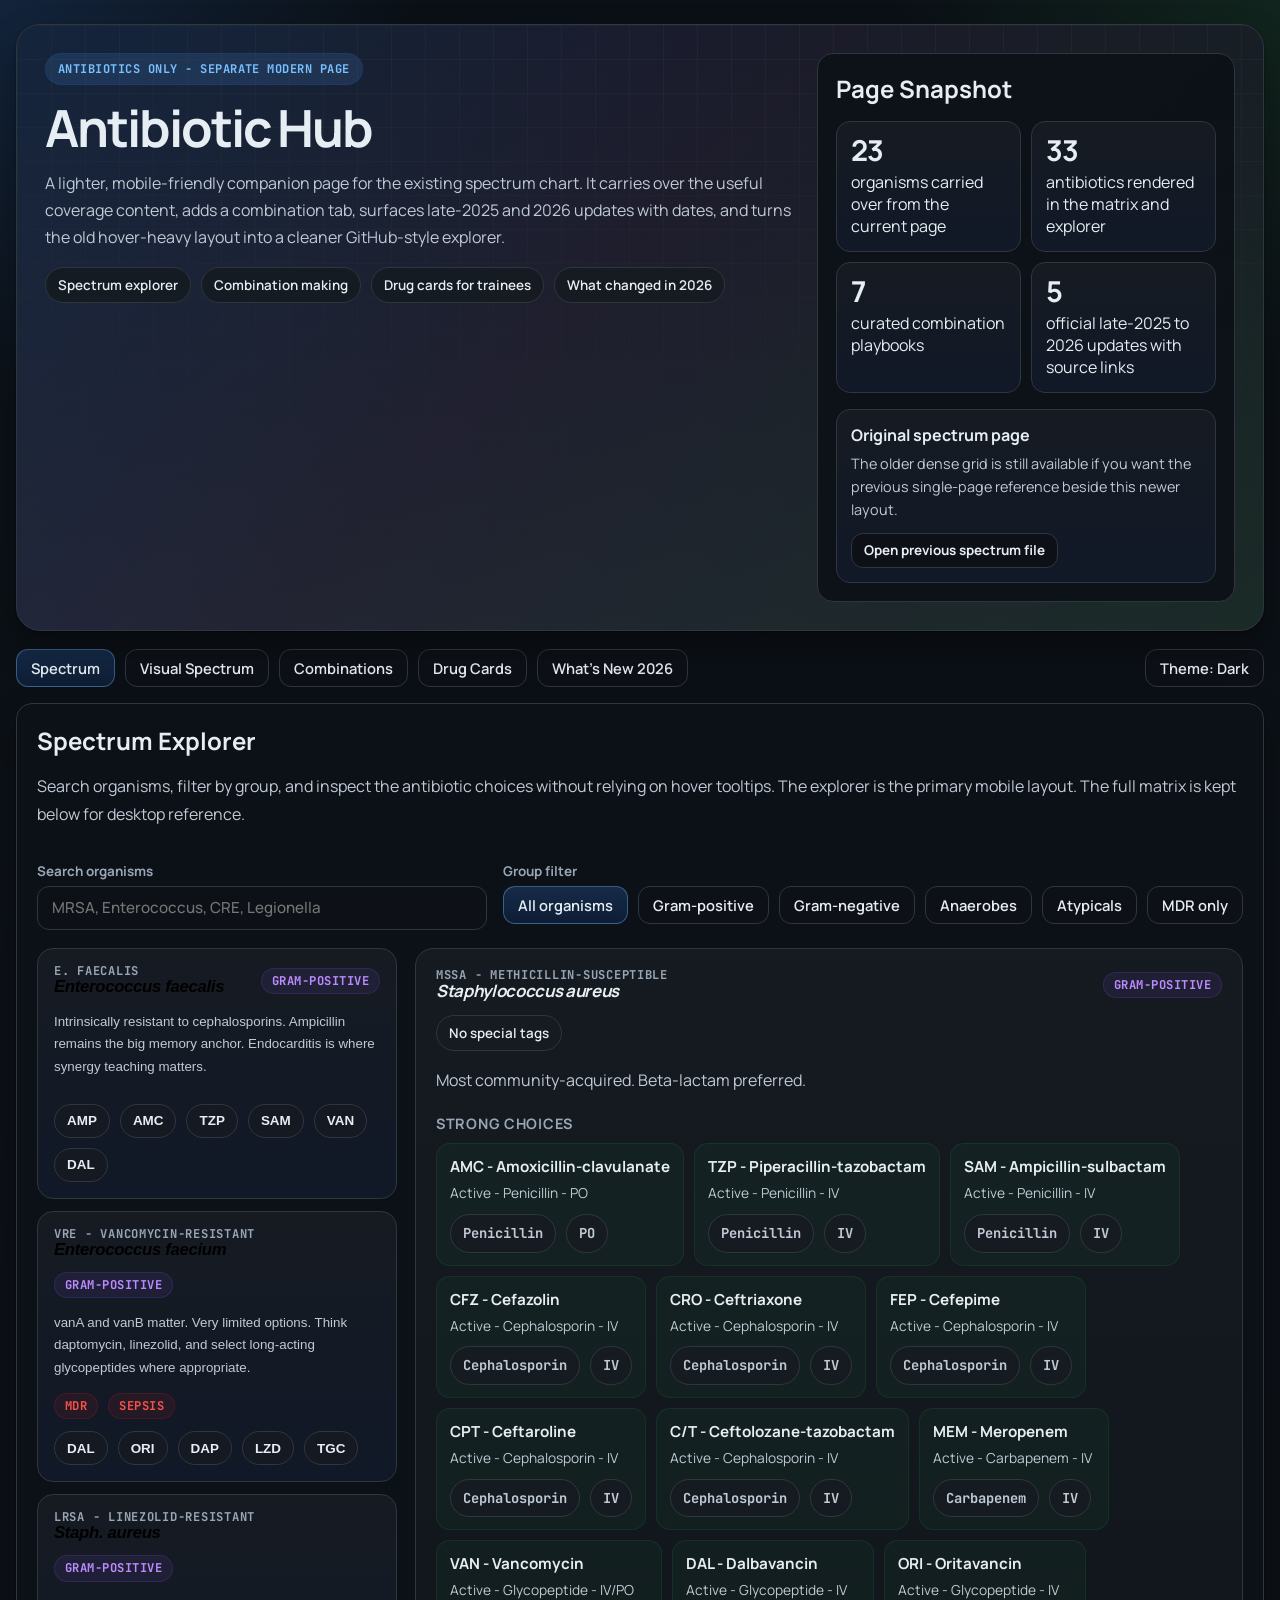
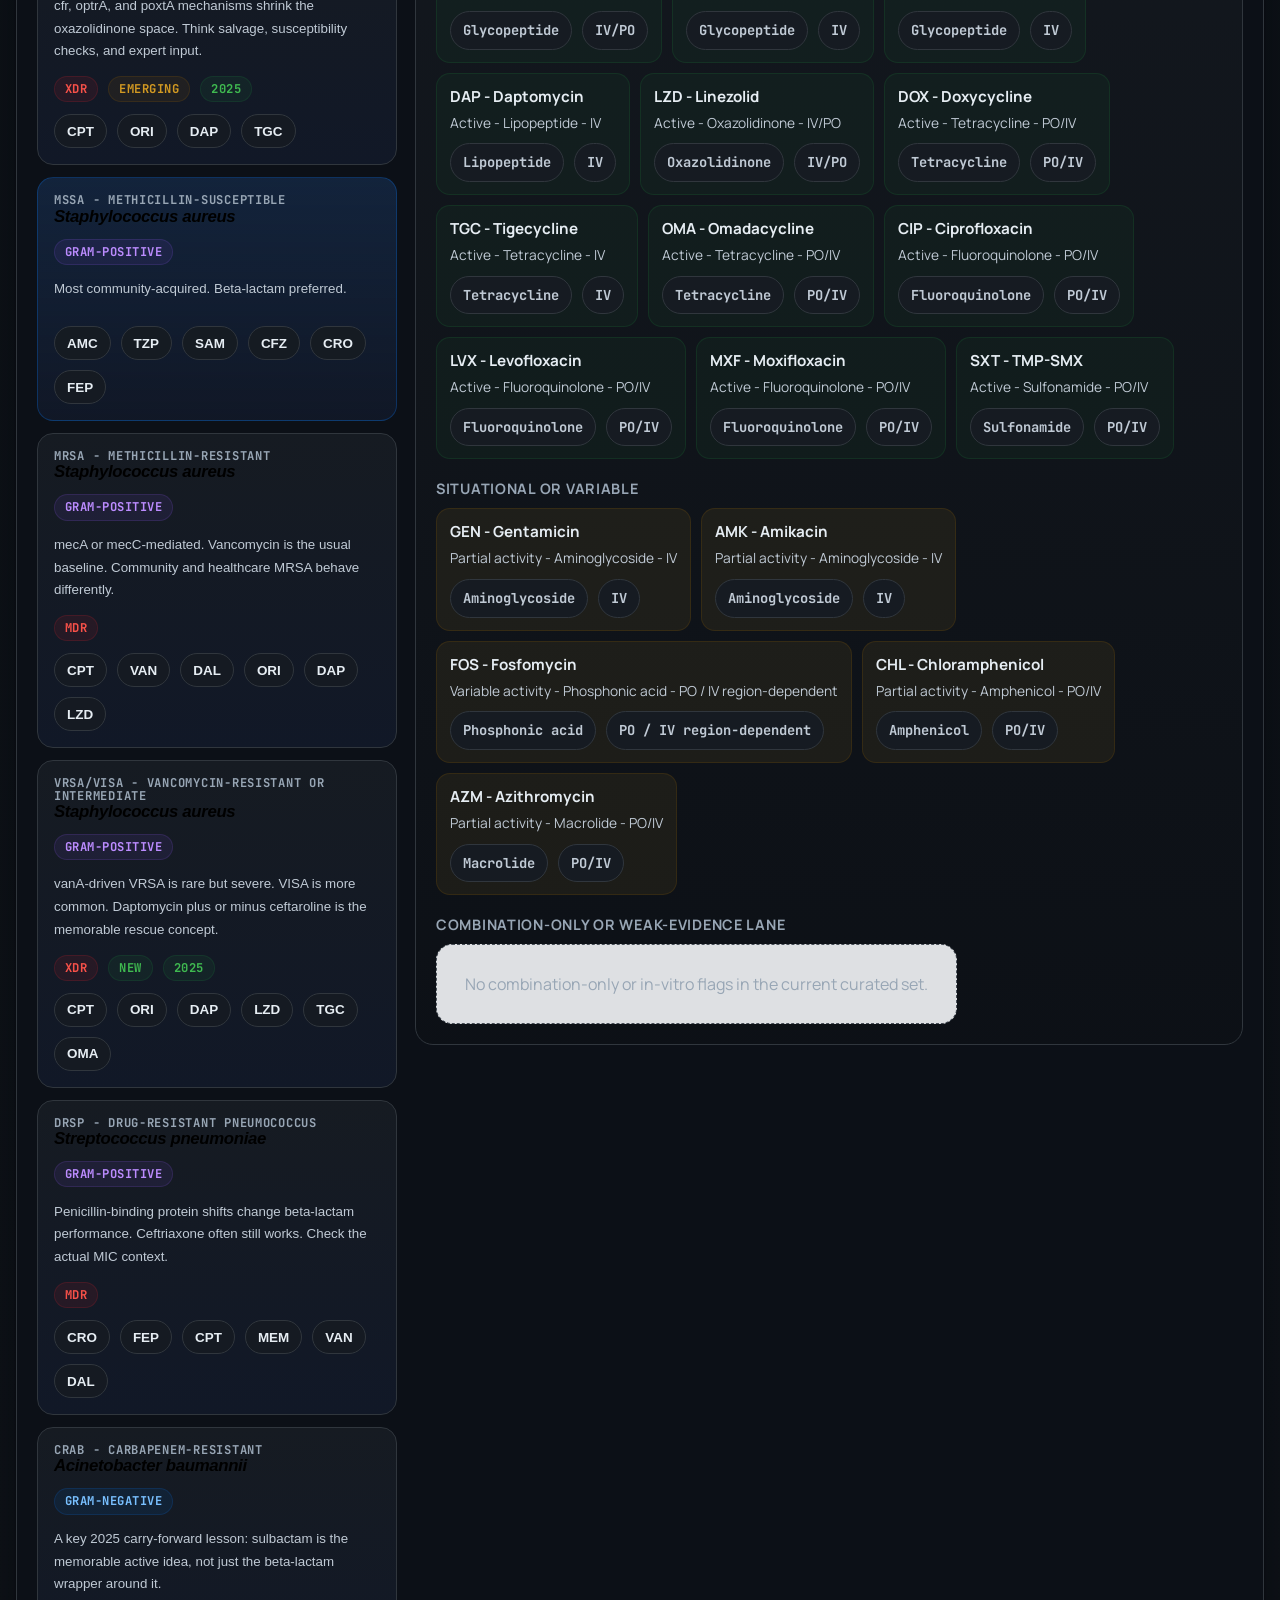
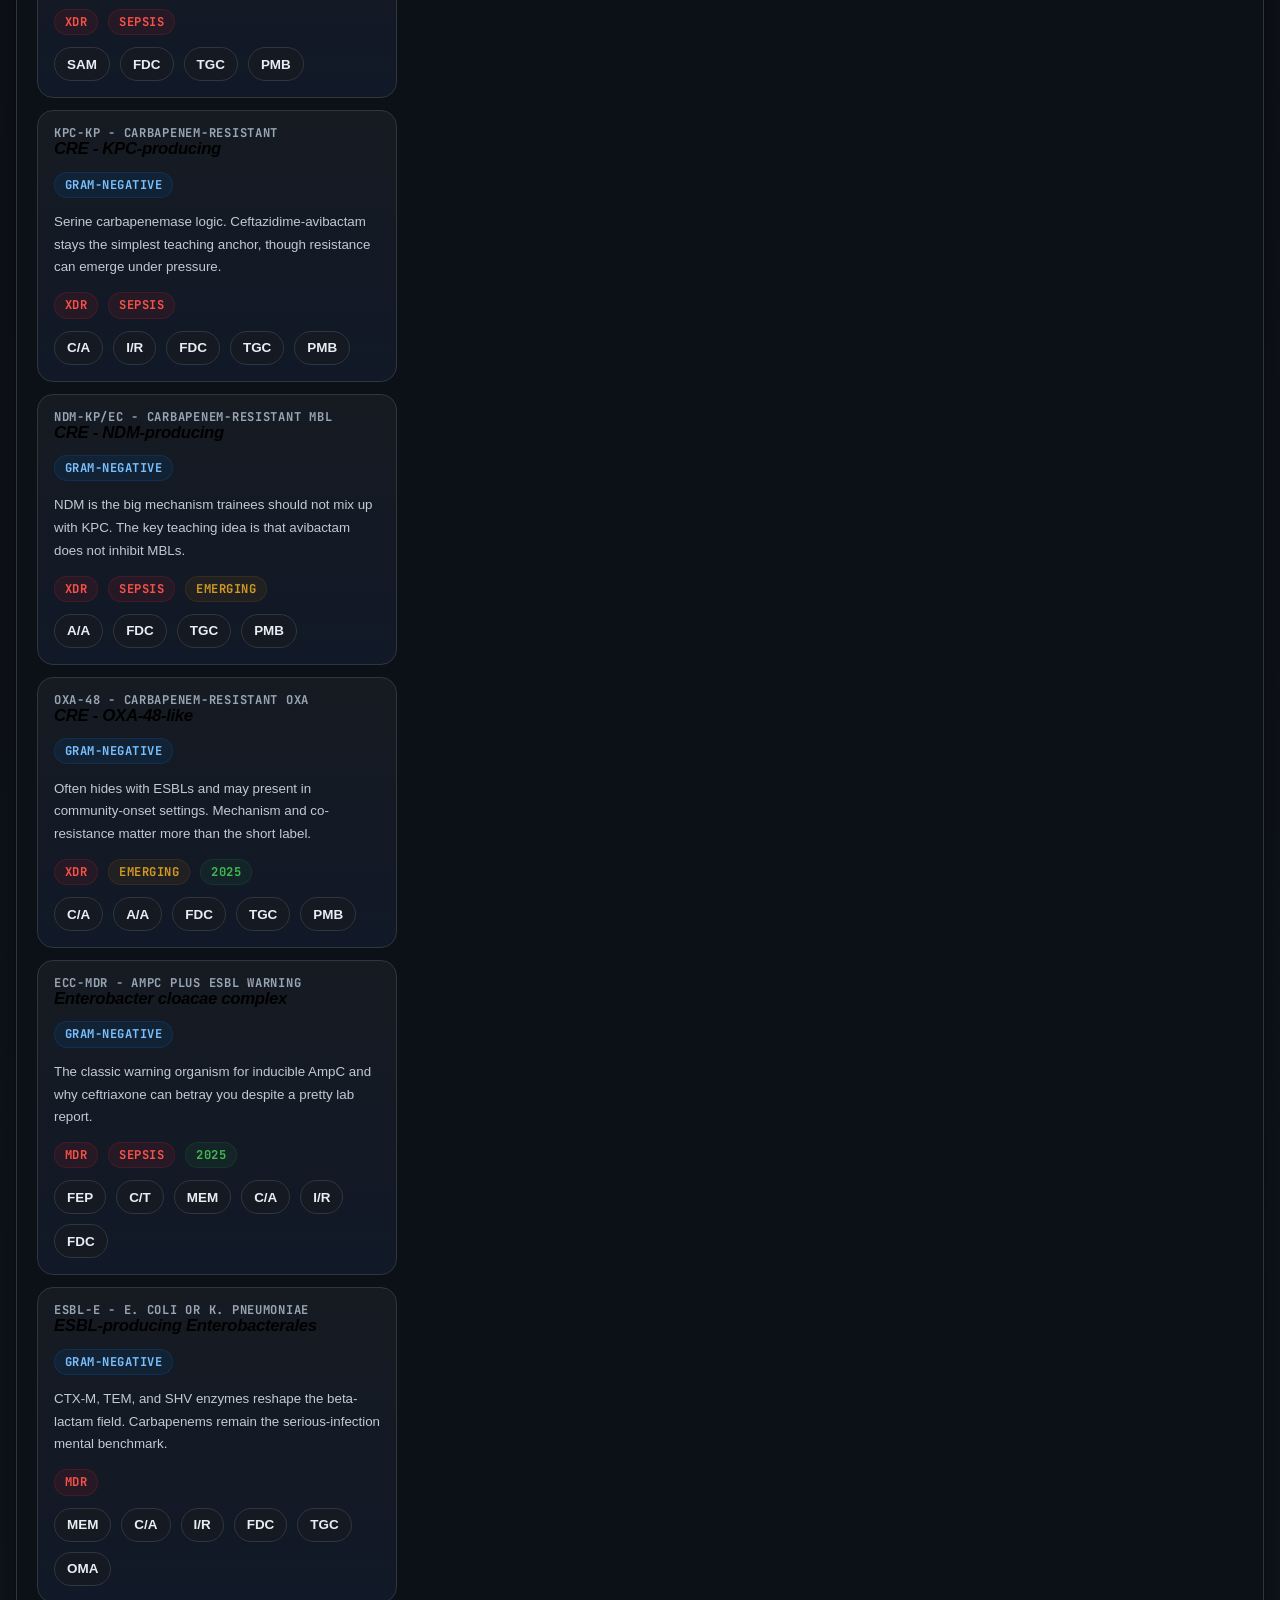
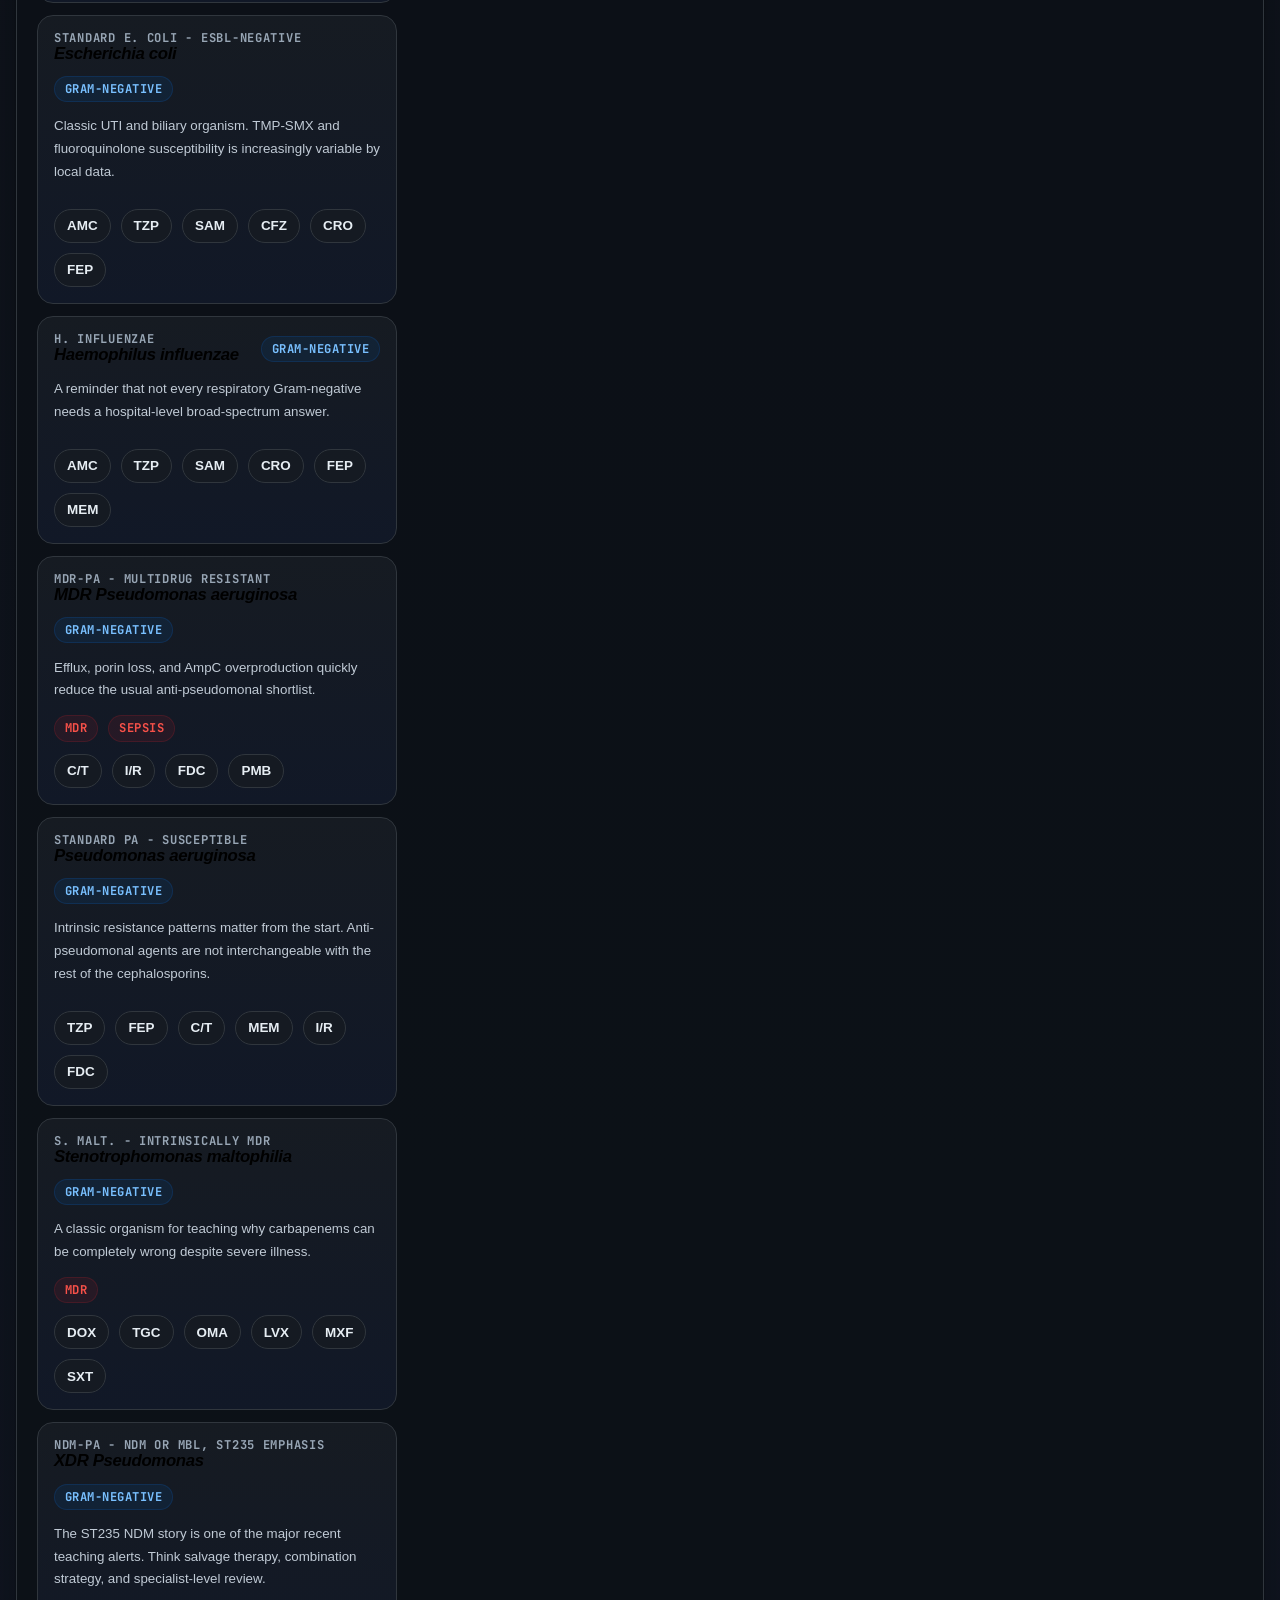
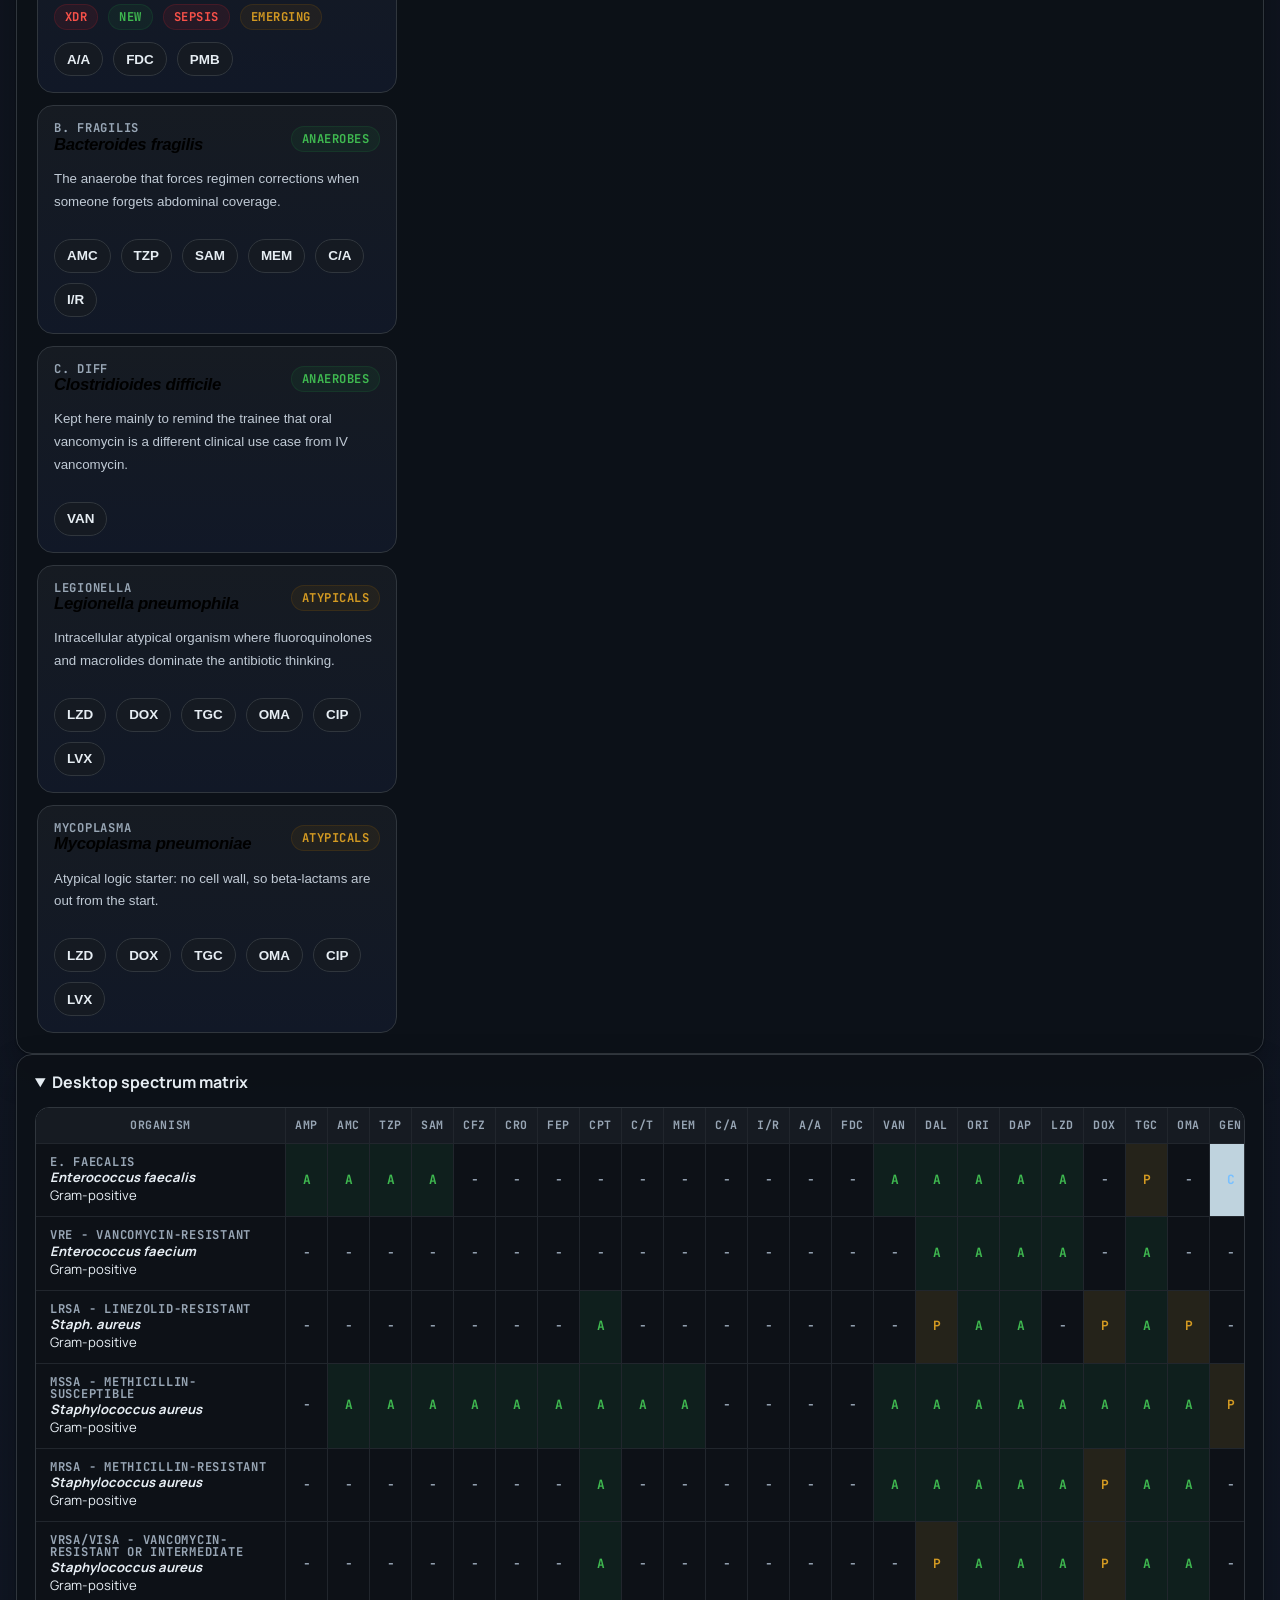
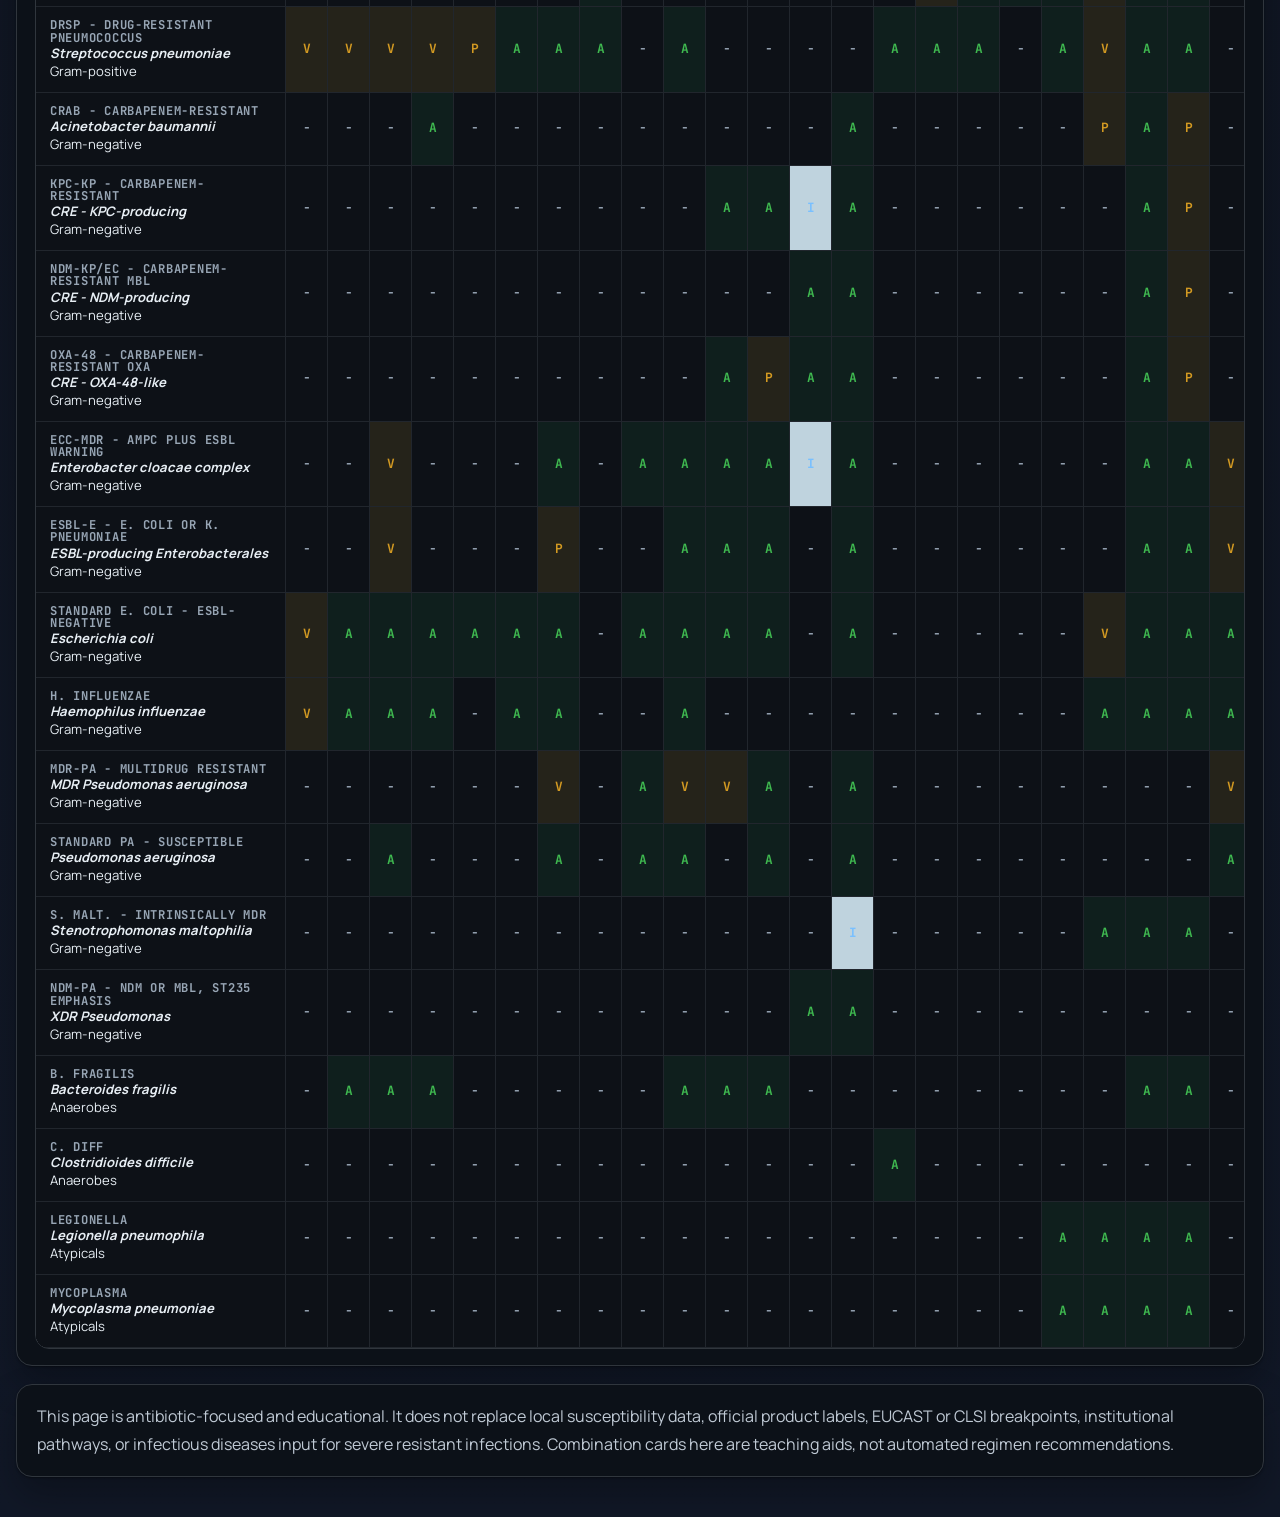
==== commit 2e7a2a17: "Add files via upload" ====
--- a/index.html
+++ b/index.html
@@ -3,1113 +3,1936 @@
 <head>
 <meta charset="UTF-8">
 <meta name="viewport" content="width=device-width, initial-scale=1.0">
-<title>Antibiotic Spectrum Reference</title>
-<link href="https://fonts.googleapis.com/css2?family=JetBrains+Mono:wght@300;400;500;700&family=Syne:wght@400;600;800&display=swap" rel="stylesheet">
+<title>Antibiotic Hub</title>
+<link rel="preconnect" href="https://fonts.googleapis.com">
+<link rel="preconnect" href="https://fonts.gstatic.com" crossorigin>
+<link href="https://fonts.googleapis.com/css2?family=Manrope:wght@400;500;600;700;800&family=JetBrains+Mono:wght@400;600&display=swap" rel="stylesheet">
 <style>
   :root {
-    --bg: #050912;
-    --surface: #0c1428;
-    --surface2: #111d35;
-    --border: #1e3058;
-    --text: #c8d8f0;
-    --text-dim: #5a7aa0;
-    --text-bright: #e8f2ff;
-    --accent: #00c8ff;
-    --accent2: #7b5ea7;
-
-    --full: #00e676;
-    --partial: #ffb300;
-    --none: #1e3058;
-    --none-text: #2a4070;
-    --variable: #ff7043;
-    --combo: #29b6f6;
-    --vitro: #ab47bc;
-
-    --gpos: #ff6b9d;
-    --gneg: #4dd0e1;
-    --anaerobe: #a5d6a7;
-    --atypical: #ffe082;
-    --mdr: #ff5252;
-    --new-mdr: #ff1744;
-  }
-
-  * { margin: 0; padding: 0; box-sizing: border-box; }
+    --bg: #0d1117;
+    --canvas: #0d1117;
+    --canvas-subtle: #161b22;
+    --surface: #111827;
+    --surface-strong: #161b22;
+    --border: #30363d;
+    --border-strong: #484f58;
+    --text: #e6edf3;
+    --muted: #98a6b5;
+    --secondary-text: #c0cad5;
+    --accent: #58a6ff;
+    --accent-strong: #79c0ff;
+    --success: #3fb950;
+    --warning: #d29922;
+    --danger: #f85149;
+    --violet: #bc8cff;
+    --mint: #3fb950;
+    --shadow: 0 1px 2px rgba(0, 0, 0, 0.36), 0 18px 36px rgba(0, 0, 0, 0.28);
+    --body-gradient:
+      radial-gradient(circle at top left, rgba(56, 139, 253, 0.16), transparent 26rem),
+      radial-gradient(circle at top right, rgba(63, 185, 80, 0.12), transparent 24rem),
+      linear-gradient(180deg, #0b1016 0%, #0d1117 35%, #111827 100%);
+    --panel-bg: rgba(13, 17, 23, 0.92);
+    --hero-gradient:
+      linear-gradient(135deg, rgba(56, 139, 253, 0.16), rgba(188, 140, 255, 0.08) 45%, rgba(63, 185, 80, 0.10)),
+      linear-gradient(180deg, #0d1117, #161b22);
+    --hero-grid-line: rgba(48, 54, 61, 0.5);
+    --pill-bg: rgba(22, 27, 34, 0.9);
+    --control-bg: #0d1117;
+    --card-gradient: linear-gradient(180deg, #161b22, #111827);
+    --card-highlight: linear-gradient(180deg, rgba(56, 139, 253, 0.18), #111827);
+    --detail-gradient: linear-gradient(180deg, rgba(22, 27, 34, 0.98), rgba(13, 17, 23, 0.96));
+    --table-grid: #21262d;
+    --matrix-cell-bg: #0d1117;
+    --matrix-head-bg: #161b22;
+    --visual-scroll-bg: linear-gradient(180deg, #111827, #0f1722);
+    --visual-header-gradient: linear-gradient(180deg, #111827 0%, rgba(17, 24, 39, 0.96) 80%, transparent 100%);
+    --tooltip-bg: #1c2128;
+    --tooltip-border: rgba(121, 192, 255, 0.32);
+    --active-control-bg: linear-gradient(180deg, rgba(56, 139, 253, 0.22), rgba(31, 111, 235, 0.14));
+    --active-control-border: rgba(121, 192, 255, 0.38);
+    --active-card-bg: linear-gradient(180deg, rgba(56, 139, 253, 0.16), rgba(17, 24, 39, 0.98));
+    --radius: 16px;
+    --mono: "JetBrains Mono", monospace;
+    --sans: "Manrope", sans-serif;
+  }
+
+  body.light-theme {
+    --bg: #f6f8fa;
+    --canvas: #ffffff;
+    --canvas-subtle: #f6f8fa;
+    --surface: #ffffff;
+    --surface-strong: #f3f4f6;
+    --border: #d0d7de;
+    --border-strong: #afb8c1;
+    --text: #1f2328;
+    --muted: #57606a;
+    --secondary-text: #57606a;
+    --accent: #0969da;
+    --accent-strong: #0550ae;
+    --success: #1a7f37;
+    --warning: #9a6700;
+    --danger: #cf222e;
+    --violet: #8250df;
+    --mint: #1f883d;
+    --shadow: 0 1px 2px rgba(31, 35, 40, 0.08), 0 8px 24px rgba(140, 149, 159, 0.12);
+    --body-gradient:
+      radial-gradient(circle at top left, rgba(9, 105, 218, 0.10), transparent 26rem),
+      radial-gradient(circle at top right, rgba(31, 136, 61, 0.10), transparent 24rem),
+      linear-gradient(180deg, #ffffff 0%, #f6f8fa 28%, #eef2f6 100%);
+    --panel-bg: rgba(255, 255, 255, 0.94);
+    --hero-gradient:
+      linear-gradient(135deg, rgba(9, 105, 218, 0.08), rgba(130, 80, 223, 0.04) 45%, rgba(31, 136, 61, 0.06)),
+      linear-gradient(180deg, #ffffff, #f6f8fa);
+    --hero-grid-line: rgba(208, 215, 222, 0.35);
+    --pill-bg: rgba(255, 255, 255, 0.85);
+    --control-bg: #ffffff;
+    --card-gradient: linear-gradient(180deg, #ffffff, #f8fafc);
+    --card-highlight: linear-gradient(180deg, rgba(221, 244, 255, 0.86), #ffffff);
+    --detail-gradient: linear-gradient(180deg, rgba(255, 255, 255, 0.98), rgba(246, 248, 250, 0.96));
+    --table-grid: #eaeef2;
+    --matrix-cell-bg: #ffffff;
+    --matrix-head-bg: #f6f8fa;
+    --visual-scroll-bg: linear-gradient(180deg, #ffffff, #f8fafc);
+    --visual-header-gradient: linear-gradient(180deg, #ffffff 0%, rgba(255, 255, 255, 0.96) 80%, transparent 100%);
+    --tooltip-bg: #ffffff;
+    --tooltip-border: rgba(9, 105, 218, 0.22);
+    --active-control-bg: linear-gradient(180deg, rgba(221, 244, 255, 0.95), rgba(221, 244, 255, 0.72));
+    --active-control-border: rgba(9, 105, 218, 0.25);
+    --active-card-bg: linear-gradient(180deg, rgba(221, 244, 255, 0.86), #ffffff);
+  }
+
+  * { box-sizing: border-box; }
+  html { scroll-behavior: smooth; }
 
   body {
-    background: var(--bg);
+    margin: 0;
+    min-height: 100vh;
+    background: var(--body-gradient);
     color: var(--text);
-    font-family: 'JetBrains Mono', monospace;
-    font-size: 11px;
-    min-height: 100vh;
-    overflow-x: auto;
-  }
-
-  /* HEADER */
-  .header {
-    padding: 28px 32px 20px;
-    border-bottom: 1px solid var(--border);
-    background: linear-gradient(135deg, #050912 0%, #0a1830 100%);
+    font-family: var(--sans);
+    transition: background 0.2s ease, color 0.2s ease;
+  }
+
+  a { color: var(--accent); text-decoration: none; }
+  a:hover { text-decoration: underline; }
+
+  .app-shell {
+    width: min(1360px, calc(100vw - 32px));
+    margin: 24px auto 40px;
+  }
+
+  .hero,
+  .panel,
+  .card,
+  .matrix-shell,
+  .footnote {
+    border: 1px solid var(--border);
+    border-radius: 16px;
+    background: var(--panel-bg);
+    box-shadow: var(--shadow);
+  }
+
+  .hero {
     position: relative;
-  }
-  .header::after {
-    content: '';
+    overflow: hidden;
+    border-radius: 24px;
+    background: var(--hero-gradient);
+    padding: 28px;
+  }
+
+  .hero::after {
+    content: "";
     position: absolute;
-    bottom: 0; left: 0; right: 0;
-    height: 1px;
-    background: linear-gradient(90deg, transparent, var(--accent), transparent);
-  }
-  .header-top {
+    inset: 0;
+    background-image:
+      linear-gradient(var(--hero-grid-line) 1px, transparent 1px),
+      linear-gradient(90deg, var(--hero-grid-line) 1px, transparent 1px);
+    background-size: 34px 34px;
+    mask-image: linear-gradient(180deg, rgba(0, 0, 0, 0.65), transparent 85%);
+    pointer-events: none;
+  }
+
+  .hero-row {
+    position: relative;
+    z-index: 1;
+    display: grid;
+    grid-template-columns: minmax(0, 1.8fr) minmax(280px, 1fr);
+    gap: 20px;
+    align-items: start;
+  }
+
+  .eyebrow {
+    display: inline-flex;
+    align-items: center;
+    gap: 8px;
+    padding: 8px 12px;
+    border-radius: 999px;
+    border: 1px solid rgba(9, 105, 218, 0.16);
+    background: color-mix(in srgb, var(--accent) 14%, transparent);
+    color: var(--accent-strong);
+    font: 700 12px/1.2 var(--mono);
+    text-transform: uppercase;
+    letter-spacing: 0.04em;
+  }
+
+  h1 {
+    margin: 16px 0 10px;
+    font-size: clamp(2rem, 4vw, 3.4rem);
+    line-height: 1.02;
+    letter-spacing: -0.04em;
+  }
+
+  .hero-copy,
+  .panel-copy,
+  .body-copy,
+  .pair-copy,
+  .detail-summary,
+  .footnote {
+    color: var(--secondary-text);
+    line-height: 1.7;
+  }
+
+  .hero-pills,
+  .stat-grid,
+  .chip-row,
+  .detail-chip-row,
+  .coverage-row,
+  .profile-meta {
     display: flex;
-    align-items: flex-start;
+    flex-wrap: wrap;
+    gap: 10px;
+  }
+
+  .hero-pill,
+  .chip,
+  .coverage-pill,
+  .meta-chip {
+    display: inline-flex;
+    align-items: center;
+    min-height: 34px;
+    padding: 8px 12px;
+    border-radius: 999px;
+    border: 1px solid var(--border);
+    background: var(--pill-bg);
+    color: var(--text);
+    font-size: 0.84rem;
+    font-weight: 600;
+  }
+
+  .hero-card {
+    position: relative;
+    z-index: 1;
+    padding: 18px;
+    border: 1px solid var(--border);
+    border-radius: 16px;
+    background: var(--panel-bg);
+  }
+
+  .hero-card h2,
+  .panel-head h2,
+  .panel-head h3 {
+    margin: 0;
+  }
+
+  .stat-grid { margin-top: 16px; }
+
+  .stat {
+    flex: 1 1 150px;
+    padding: 14px;
+    border-radius: 14px;
+    border: 1px solid var(--border);
+    background: var(--card-gradient);
+  }
+
+  .stat strong {
+    display: block;
+    font-size: 1.8rem;
+    line-height: 1;
+    letter-spacing: -0.04em;
+    margin-bottom: 6px;
+  }
+
+  .tab-bar {
+    display: flex;
+    flex-wrap: wrap;
+    gap: 10px;
+    margin: 18px 0 16px;
+    align-items: center;
+  }
+
+  .tab-button,
+  .filter-button {
+    appearance: none;
+    border: 1px solid var(--border);
+    background: var(--control-bg);
+    color: var(--text);
+    padding: 10px 14px;
+    border-radius: 12px;
+    font: 600 0.92rem/1.1 var(--sans);
+    cursor: pointer;
+    transition: transform 0.15s ease, border-color 0.15s ease, box-shadow 0.15s ease, background 0.15s ease;
+  }
+
+  .tab-button:hover,
+  .filter-button:hover,
+  .organism-card:hover {
+    transform: translateY(-1px);
+    border-color: var(--border-strong);
+    box-shadow: 0 8px 20px rgba(140, 149, 159, 0.16);
+  }
+
+  .tab-button.is-active,
+  .filter-button.is-active {
+    border-color: var(--active-control-border);
+    background: var(--active-control-bg);
+    color: var(--text);
+  }
+
+  .theme-toggle {
+    margin-left: auto;
+  }
+
+  .quick-link-card {
+    margin-top: 16px;
+    padding: 14px;
+    border: 1px solid var(--border);
+    border-radius: 14px;
+    background: var(--card-gradient);
+  }
+
+  .quick-link-card strong {
+    display: block;
+    margin-bottom: 6px;
+  }
+
+  .quick-link-card p {
+    margin: 0 0 12px;
+    color: var(--secondary-text);
+    line-height: 1.6;
+    font-size: 0.9rem;
+  }
+
+  .quick-link-button {
+    display: inline-flex;
+    align-items: center;
+    gap: 8px;
+    padding: 10px 12px;
+    border-radius: 12px;
+    border: 1px solid var(--border);
+    background: var(--control-bg);
+    color: var(--text);
+    font: 700 0.84rem/1 var(--sans);
+    text-decoration: none;
+  }
+
+  .quick-link-button:hover {
+    border-color: var(--active-control-border);
+    background: var(--active-control-bg);
+    text-decoration: none;
+  }
+
+  .tab-panel { display: none; }
+  .tab-panel.is-active { display: block; }
+  .panel { padding: 20px; }
+  .panel + .panel { margin-top: 16px; }
+
+  .panel-head {
+    display: flex;
+    flex-wrap: wrap;
     justify-content: space-between;
-    flex-wrap: wrap;
+    gap: 16px;
+    margin-bottom: 18px;
+  }
+
+  .toolbar {
+    display: grid;
+    grid-template-columns: minmax(220px, 1fr) auto;
+    gap: 16px;
+    align-items: start;
+    margin-bottom: 18px;
+  }
+
+  .toolbar-stack {
+    display: flex;
+    flex-direction: column;
+    gap: 10px;
+  }
+
+  label {
+    display: block;
+    font-size: 0.84rem;
+    font-weight: 700;
+    color: var(--muted);
+    margin-bottom: 6px;
+  }
+
+  input,
+  select {
+    width: 100%;
+    border: 1px solid var(--border);
+    border-radius: 12px;
+    background: var(--control-bg);
+    color: var(--text);
+    padding: 12px 14px;
+    font: 500 0.95rem/1.2 var(--sans);
+    outline: none;
+  }
+
+  input:focus,
+  select:focus {
+    border-color: rgba(9, 105, 218, 0.4);
+    box-shadow: 0 0 0 4px rgba(9, 105, 218, 0.12);
+  }
+
+  .spectrum-layout {
+    display: grid;
+    grid-template-columns: minmax(280px, 360px) minmax(0, 1fr);
+    gap: 18px;
+  }
+
+  .organism-list {
+    display: flex;
+    flex-direction: column;
     gap: 12px;
   }
-  .title-block h1 {
-    font-family: 'Syne', sans-serif;
-    font-size: 22px;
-    font-weight: 800;
-    color: var(--text-bright);
-    letter-spacing: -0.5px;
-  }
-  .title-block .subtitle {
-    font-size: 10px;
-    color: var(--text-dim);
-    margin-top: 3px;
-    letter-spacing: 1.5px;
-    text-transform: uppercase;
-  }
-  .header-badges {
+
+  .organism-card {
+    appearance: none;
+    width: 100%;
+    text-align: left;
+    border: 1px solid var(--border);
+    border-radius: 16px;
+    background: var(--card-gradient);
+    padding: 16px;
+    cursor: pointer;
+    transition: transform 0.15s ease, border-color 0.15s ease, box-shadow 0.15s ease;
+  }
+
+  .organism-card.is-active {
+    border-color: rgba(9, 105, 218, 0.32);
+    background: var(--active-card-bg);
+  }
+
+  .organism-top,
+  .detail-top,
+  .pair-top,
+  .profile-top,
+  .timeline-top,
+  .note-top {
     display: flex;
-    gap: 8px;
     flex-wrap: wrap;
     align-items: center;
-  }
-  .badge {
-    padding: 3px 10px;
-    border-radius: 3px;
-    font-size: 9px;
-    font-weight: 700;
-    letter-spacing: 1px;
+    justify-content: space-between;
+    gap: 12px;
+  }
+
+  .organism-name,
+  .detail-name,
+  .profile-name {
+    margin: 0;
+    font-size: 1.05rem;
+    line-height: 1.2;
+    letter-spacing: -0.02em;
+  }
+
+  .organism-name em,
+  .detail-name em { font-style: italic; }
+
+  .kicker {
+    font: 700 0.76rem/1 var(--mono);
     text-transform: uppercase;
-  }
-  .badge-alert { background: #ff174420; color: #ff6b6b; border: 1px solid #ff174440; }
-  .badge-new { background: #00e67620; color: #00e676; border: 1px solid #00e67640; }
-  .badge-year { background: #00c8ff15; color: var(--accent); border: 1px solid #00c8ff30; }
-
-  /* FILTER BAR */
-  .filter-bar {
-    padding: 12px 32px;
-    border-bottom: 1px solid var(--border);
+    letter-spacing: 0.06em;
+    color: var(--muted);
+  }
+
+  .badge,
+  .tag,
+  .timeline-badge {
+    display: inline-flex;
+    align-items: center;
+    padding: 6px 10px;
+    border-radius: 999px;
+    border: 1px solid transparent;
+    font: 700 0.76rem/1 var(--mono);
+    text-transform: uppercase;
+    letter-spacing: 0.04em;
+  }
+
+  .badge-gpos { background: rgba(130, 80, 223, 0.10); color: var(--violet); border-color: rgba(130, 80, 223, 0.18); }
+  .badge-gneg { background: rgba(9, 105, 218, 0.10); color: var(--accent-strong); border-color: rgba(9, 105, 218, 0.18); }
+  .badge-anaerobe { background: rgba(31, 136, 61, 0.10); color: var(--mint); border-color: rgba(31, 136, 61, 0.18); }
+  .badge-atypical { background: rgba(154, 103, 0, 0.10); color: var(--warning); border-color: rgba(154, 103, 0, 0.18); }
+  .tag-mdr { background: rgba(207, 34, 46, 0.10); color: var(--danger); border-color: rgba(207, 34, 46, 0.18); }
+  .tag-new { background: rgba(31, 136, 61, 0.10); color: var(--mint); border-color: rgba(31, 136, 61, 0.18); }
+  .tag-emerging { background: rgba(154, 103, 0, 0.10); color: var(--warning); border-color: rgba(154, 103, 0, 0.18); }
+  .tag-sepsis { background: rgba(207, 34, 46, 0.10); color: var(--danger); border-color: rgba(207, 34, 46, 0.18); }
+
+  .detail-card {
+    position: sticky;
+    top: 18px;
+    min-height: 520px;
+    padding: 20px;
+    border: 1px solid var(--border);
+    border-radius: 18px;
+    background: var(--detail-gradient);
+  }
+
+  .detail-block { margin-top: 20px; }
+  .detail-block h4 {
+    margin: 0 0 10px;
+    font-size: 0.9rem;
+    text-transform: uppercase;
+    letter-spacing: 0.05em;
+    color: var(--muted);
+  }
+
+  .detail-drugs {
     display: flex;
-    gap: 8px;
     flex-wrap: wrap;
-    align-items: center;
+    gap: 10px;
+  }
+
+  .drug-chip {
+    min-width: 190px;
+    padding: 12px 13px;
+    border-radius: 14px;
+    border: 1px solid var(--border);
     background: var(--surface);
   }
-  .filter-label {
-    font-size: 9px;
-    color: var(--text-dim);
-    text-transform: uppercase;
-    letter-spacing: 1px;
-    margin-right: 4px;
-  }
-  .filter-btn {
-    padding: 4px 10px;
-    border-radius: 3px;
-    border: 1px solid var(--border);
-    background: transparent;
-    color: var(--text-dim);
-    font-family: 'JetBrains Mono', monospace;
-    font-size: 9px;
-    cursor: pointer;
-    transition: all 0.15s;
-    letter-spacing: 0.5px;
-  }
-  .filter-btn:hover { border-color: var(--accent); color: var(--accent); }
-  .filter-btn.active { background: var(--accent); color: #000; border-color: var(--accent); font-weight: 700; }
-  .filter-btn.gpos { --c: var(--gpos); }
-  .filter-btn.gneg { --c: var(--gneg); }
-  .filter-btn.mdr  { --c: var(--mdr); }
-  .filter-btn.gpos.active { background: var(--gpos); border-color: var(--gpos); }
-  .filter-btn.gneg.active { background: var(--gneg); border-color: var(--gneg); color: #000; }
-  .filter-btn.mdr.active  { background: var(--mdr);  border-color: var(--mdr); }
-
-  /* LEGEND */
-  .legend {
-    padding: 14px 32px;
-    background: var(--surface2);
-    border-bottom: 1px solid var(--border);
-    display: flex;
-    gap: 24px;
-    flex-wrap: wrap;
-  }
-  .legend-section {
-    display: flex;
-    flex-direction: column;
-    gap: 5px;
-  }
-  .legend-title {
-    font-size: 8px;
-    text-transform: uppercase;
-    letter-spacing: 1.5px;
-    color: var(--text-dim);
-    margin-bottom: 2px;
-    font-weight: 700;
-  }
-  .legend-items {
-    display: flex;
-    gap: 10px;
-    flex-wrap: wrap;
-    align-items: center;
-  }
-  .legend-item {
-    display: flex;
-    align-items: center;
-    gap: 5px;
-    font-size: 9.5px;
-    color: var(--text);
-  }
-  .dot {
-    width: 14px; height: 14px;
-    border-radius: 2px;
-    display: flex; align-items: center; justify-content: center;
-    font-size: 8px;
-    font-weight: 700;
-    flex-shrink: 0;
-  }
-  .dot-full { background: var(--full); color: #000; }
-  .dot-partial { background: var(--partial); color: #000; }
-  .dot-variable { background: var(--variable); color: #fff; }
-  .dot-combo { background: var(--combo); color: #000; }
-  .dot-vitro { background: var(--vitro); color: #fff; }
-  .dot-none { background: var(--none); color: var(--none-text); }
-
-  .sym-item {
-    display: flex; align-items: center; gap: 5px;
-    font-size: 9.5px; color: var(--text);
-  }
-  .sym { font-size: 12px; }
-
-  /* ORGANISM CATEGORY COLORS */
-  .cat-gpos { color: var(--gpos); }
-  .cat-gneg { color: var(--gneg); }
-  .cat-anaerobe { color: var(--anaerobe); }
-  .cat-atypical { color: var(--atypical); }
-  .cat-mdr { color: var(--mdr); }
-  .cat-new-mdr { color: var(--new-mdr); animation: pulse-mdr 2s infinite; }
-
-  @keyframes pulse-mdr {
-    0%, 100% { opacity: 1; }
-    50% { opacity: 0.6; }
-  }
-
-  /* MAIN TABLE CONTAINER */
-  .table-container {
-    padding: 24px 32px 40px;
-    overflow-x: auto;
-  }
-  .table-wrapper {
-    min-width: 1200px;
-  }
-
-  /* ORG HEADERS */
-  .org-section {
-    margin-bottom: 32px;
-  }
-  .org-section-header {
-    display: flex;
-    align-items: center;
-    gap: 10px;
-    margin-bottom: 10px;
-    padding-bottom: 6px;
-    border-bottom: 1px solid var(--border);
-  }
-  .org-section-title {
-    font-family: 'Syne', sans-serif;
-    font-size: 13px;
-    font-weight: 600;
-    letter-spacing: 0.5px;
-  }
-  .org-section-line {
-    flex: 1;
-    height: 1px;
-    background: linear-gradient(90deg, var(--border), transparent);
-  }
-  .org-tag {
-    font-size: 8px;
-    padding: 2px 8px;
-    border-radius: 2px;
-    letter-spacing: 1px;
-    text-transform: uppercase;
-    font-weight: 700;
-  }
-
-  /* DRUG-ORGANISM GRID */
-  .grid {
-    display: grid;
-    gap: 2px;
-  }
-
-  .grid-header-row {
-    display: flex;
-    gap: 2px;
+
+  .drug-chip strong {
+    display: block;
+    font-size: 0.95rem;
     margin-bottom: 4px;
+  }
+
+  .drug-chip span {
+    color: var(--secondary-text);
+    font-size: 0.86rem;
+    line-height: 1.5;
+  }
+
+  .activity-strong { border-color: rgba(31, 136, 61, 0.18); background: rgba(46, 160, 67, 0.06); }
+  .activity-partial { border-color: rgba(154, 103, 0, 0.18); background: rgba(212, 167, 44, 0.08); }
+  .activity-combo { border-color: rgba(9, 105, 218, 0.18); background: rgba(221, 244, 255, 0.74); }
+
+  .matrix-shell { padding: 16px 18px; }
+  .matrix-shell summary { cursor: pointer; font-weight: 700; }
+  .matrix-wrap { overflow: auto; margin-top: 14px; border-radius: 14px; border: 1px solid var(--border); }
+
+  table {
+    width: 100%;
+    border-collapse: separate;
+    border-spacing: 0;
+    min-width: 1080px;
+    font-size: 0.82rem;
+  }
+
+  th,
+  td {
+    border-bottom: 1px solid var(--table-grid);
+    border-right: 1px solid var(--table-grid);
+    padding: 0;
+    text-align: center;
+    background: var(--matrix-cell-bg);
+  }
+
+  th {
     position: sticky;
     top: 0;
-    z-index: 10;
-  }
-
-  .drug-label {
-    font-size: 8.5px;
-    font-weight: 700;
-    text-align: center;
-    letter-spacing: 0.3px;
-    color: var(--text-dim);
-    line-height: 1.2;
-    padding: 4px 2px;
-    writing-mode: vertical-rl;
-    transform: rotate(180deg);
-    height: 90px;
+    z-index: 2;
+    padding: 10px 8px;
+    background: var(--matrix-head-bg);
+    color: var(--muted);
+    font: 700 0.72rem/1.3 var(--mono);
+    text-transform: uppercase;
+    letter-spacing: 0.05em;
+  }
+
+  th:first-child,
+  td:first-child {
+    position: sticky;
+    left: 0;
+    z-index: 1;
+    background: var(--matrix-cell-bg);
+  }
+
+  th:first-child { z-index: 3; background: var(--matrix-head-bg); }
+
+  .matrix-name {
+    min-width: 250px;
+    padding: 12px 14px;
+    text-align: left;
+  }
+
+  .matrix-code {
+    width: 42px;
+    min-width: 42px;
+    height: 42px;
+    font: 700 0.8rem/1 var(--mono);
+  }
+
+  .code-FD,
+  .code-F { background: rgba(46, 160, 67, 0.10); color: var(--success); }
+  .code-P,
+  .code-V { background: rgba(212, 167, 44, 0.12); color: var(--warning); }
+  .code-C,
+  .code-I { background: rgba(221, 244, 255, 0.86); color: var(--accent-strong); }
+  .code-N { color: var(--muted); }
+
+  .visual-legend {
+    display: flex;
+    flex-wrap: wrap;
+    gap: 10px;
+    margin-bottom: 14px;
+  }
+
+  .legend-pill {
+    display: inline-flex;
+    align-items: center;
+    gap: 8px;
+    padding: 8px 12px;
+    border-radius: 999px;
+    border: 1px solid var(--border);
+    background: var(--surface);
+    color: var(--muted);
+    font: 700 0.76rem/1 var(--mono);
+    text-transform: uppercase;
+    letter-spacing: 0.04em;
+  }
+
+  .legend-pill strong {
+    color: var(--text);
+  }
+
+  .visual-scroll {
+    overflow: auto;
+    border: 1px solid var(--border);
+    border-radius: 16px;
+    background: var(--visual-scroll-bg);
+  }
+
+  .visual-grid {
+    min-width: 1280px;
+    padding: 16px;
+  }
+
+  .visual-header-row,
+  .visual-row {
+    display: flex;
+    gap: 6px;
+    align-items: stretch;
+  }
+
+  .visual-header-row {
+    position: sticky;
+    top: 0;
+    z-index: 4;
+    padding-bottom: 12px;
+    margin-bottom: 8px;
+    background: var(--visual-header-gradient);
+  }
+
+  .visual-name-spacer,
+  .visual-name-button {
+    width: 248px;
+    min-width: 248px;
+  }
+
+  .visual-drug-label {
+    width: 44px;
+    min-width: 44px;
+    height: 96px;
+    padding: 8px 4px;
+    border: 1px solid var(--border);
+    border-radius: 14px;
+    background: var(--surface);
+    color: var(--muted);
     display: flex;
     align-items: center;
     justify-content: center;
-  }
-
-  .org-row {
-    display: flex;
-    align-items: stretch;
-    gap: 2px;
-    transition: background 0.1s;
-  }
-  .org-row:hover { background: #ffffff08; }
-
-  .org-name-cell {
+    writing-mode: vertical-rl;
+    transform: rotate(180deg);
+    font: 700 0.72rem/1 var(--mono);
+    text-transform: uppercase;
+    letter-spacing: 0.04em;
+  }
+
+  .visual-drug-label.is-legacy {
+    border-style: dashed;
+    background: rgba(154, 103, 0, 0.06);
+    color: var(--warning);
+  }
+
+  .visual-group-divider {
     display: flex;
     align-items: center;
-    gap: 6px;
-    min-width: 230px;
-    max-width: 230px;
-    padding: 5px 8px;
+    gap: 12px;
+    margin: 18px 0 10px;
+  }
+
+  .visual-group-divider h3 {
+    margin: 0;
+    font-size: 0.88rem;
+    text-transform: uppercase;
+    letter-spacing: 0.08em;
+  }
+
+  .visual-group-divider .line {
+    flex: 1;
+    height: 1px;
+    background: linear-gradient(90deg, rgba(9, 105, 218, 0.2), transparent);
+  }
+
+  .visual-name-button {
+    appearance: none;
+    border: 1px solid var(--border);
+    border-radius: 14px;
     background: var(--surface);
-    border-radius: 2px;
-    border-left: 3px solid transparent;
-  }
-
-  .org-name-text {
-    font-size: 10px;
+    padding: 12px 14px;
+    text-align: left;
+    cursor: pointer;
+  }
+
+  .visual-name-button.is-active {
+    border-color: rgba(9, 105, 218, 0.35);
+    background: var(--active-card-bg);
+  }
+
+  .visual-name-button em {
+    display: block;
     font-style: italic;
-    line-height: 1.3;
-  }
-  .org-name-abbr {
-    font-size: 8px;
-    color: var(--text-dim);
-    font-style: normal;
-  }
-  .org-pills {
-    display: flex;
-    gap: 3px;
-    flex-wrap: wrap;
-    margin-top: 2px;
-  }
-  .org-pill {
-    font-size: 7px;
-    padding: 1px 4px;
-    border-radius: 2px;
     font-weight: 700;
-    letter-spacing: 0.5px;
-    font-style: normal;
-  }
-  .pill-mdr { background: #ff525220; color: #ff5252; border: 1px solid #ff525240; }
-  .pill-xdr { background: #ff174420; color: #ff6b6b; border: 1px solid #ff174460; }
-  .pill-new { background: #00e67620; color: #00e676; border: 1px solid #00e67640; }
-  .pill-emerging { background: #ffb30020; color: #ffb300; border: 1px solid #ffb30040; }
-  .pill-sepsis { background: #ff9a0020; color: #ff9a00; border: 1px solid #ff9a0040; }
-  .pill-2025 { background: #7b5ea720; color: #b39ddb; border: 1px solid #7b5ea740; }
-
-  .activity-cell {
-    width: 38px;
-    min-width: 38px;
-    height: 42px;
-    border-radius: 2px;
+    color: var(--text);
+  }
+
+  .visual-name-button small {
+    display: block;
+    margin-top: 4px;
+    color: var(--secondary-text);
+    font-size: 0.82rem;
+  }
+
+  .visual-activity-cell {
+    width: 44px;
+    min-width: 44px;
+    height: 44px;
+    border-radius: 12px;
+    border: 1px solid var(--border);
     display: flex;
     align-items: center;
     justify-content: center;
-    font-size: 11px;
-    font-weight: 700;
-    position: relative;
-    cursor: default;
-    transition: transform 0.1s, box-shadow 0.1s;
-  }
-  .activity-cell:hover {
-    transform: scale(1.15);
-    z-index: 5;
-    box-shadow: 0 4px 12px #00000080;
-  }
-
-  .cell-full     { background: #00e67618; color: var(--full); border: 1px solid #00e67640; }
-  .cell-partial  { background: #ffb30018; color: var(--partial); border: 1px solid #ffb30040; }
-  .cell-variable { background: #ff704318; color: var(--variable); border: 1px solid #ff704340; }
-  .cell-combo    { background: #29b6f618; color: var(--combo); border: 1px solid #29b6f640; }
-  .cell-vitro    { background: #ab47bc18; color: var(--vitro); border: 1px solid #ab47bc40; }
-  .cell-none     { background: var(--none); color: var(--none-text); border: 1px solid #1e305860; }
-  .cell-doc      { outline: 2px solid #ffd60060; outline-offset: -2px; }
-
-  .cell-superscript {
-    position: absolute;
-    top: 2px; right: 3px;
-    font-size: 7px;
-    font-weight: 400;
-    opacity: 0.9;
-  }
-
-  /* DRUG CLASS HEADERS */
-  .drug-class-row {
-    display: flex;
-    gap: 2px;
-    margin: 14px 0 4px;
-  }
-  .drug-class-spacer {
-    min-width: 230px;
-    max-width: 230px;
-  }
-  .drug-class-label {
-    font-family: 'Syne', sans-serif;
-    font-size: 8px;
-    font-weight: 600;
-    color: var(--text-dim);
-    text-transform: uppercase;
-    letter-spacing: 1.5px;
-    padding: 2px 4px;
-    border-bottom: 1px solid var(--border);
-    text-align: center;
-  }
-
-  /* NOTES PANEL */
-  .notes-panel {
-    margin: 24px 32px;
-    background: var(--surface2);
-    border: 1px solid var(--border);
-    border-radius: 4px;
-    padding: 18px 20px;
-  }
-  .notes-title {
-    font-family: 'Syne', sans-serif;
-    font-size: 12px;
-    font-weight: 700;
-    color: var(--text-bright);
-    margin-bottom: 14px;
-    display: flex;
-    align-items: center;
-    gap: 8px;
-  }
+    font: 700 0.76rem/1 var(--mono);
+    background: var(--surface);
+    color: var(--muted);
+  }
+
+  .visual-activity-cell.code-FD,
+  .visual-activity-cell.code-F {
+    background: rgba(46, 160, 67, 0.12);
+  }
+
+  .visual-activity-cell.code-P,
+  .visual-activity-cell.code-V {
+    background: rgba(212, 167, 44, 0.14);
+  }
+
+  .visual-activity-cell.code-C,
+  .visual-activity-cell.code-I {
+    background: rgba(221, 244, 255, 0.92);
+  }
+
+  .combo-grid,
+  .card-grid,
+  .timeline-grid,
   .notes-grid {
     display: grid;
-    grid-template-columns: repeat(auto-fill, minmax(300px, 1fr));
-    gap: 10px;
-  }
+    gap: 16px;
+  }
+
+  .combo-grid { grid-template-columns: repeat(2, minmax(0, 1fr)); }
+  .card-grid { grid-template-columns: repeat(auto-fit, minmax(270px, 1fr)); }
+  .timeline-grid,
+  .notes-grid { grid-template-columns: repeat(auto-fit, minmax(280px, 1fr)); }
+
+  .card,
+  .timeline-card,
+  .note-card,
+  .pair-card { padding: 18px; }
+
+  .pair-card,
+  .timeline-card,
   .note-card {
-    background: var(--surface);
-    border-radius: 3px;
+    border: 1px solid var(--border);
+    border-radius: 16px;
+    background: var(--card-gradient);
+  }
+
+  .code-pair {
+    display: inline-flex;
+    align-items: center;
+    padding: 8px 12px;
+    border-radius: 999px;
+    background: rgba(221, 244, 255, 0.84);
+    color: var(--accent-strong);
+    border: 1px solid rgba(9, 105, 218, 0.16);
+    font: 700 0.8rem/1 var(--mono);
+  }
+
+  .meta-chip {
+    background: var(--canvas-subtle);
+    color: var(--muted);
+    font: 700 0.76rem/1 var(--mono);
+  }
+
+  .timeline-badge {
+    background: rgba(221, 244, 255, 0.8);
+    color: var(--accent-strong);
+    border-color: rgba(9, 105, 218, 0.18);
+  }
+
+  .note-card.danger { border-color: rgba(207, 34, 46, 0.18); }
+  .note-card.warn { border-color: rgba(154, 103, 0, 0.18); }
+  .note-card.info { border-color: rgba(9, 105, 218, 0.18); }
+  .note-card.new { border-color: rgba(31, 136, 61, 0.18); }
+
+  .footnote {
+    margin-top: 18px;
+    padding: 18px 20px;
+  }
+
+  .hover-tooltip {
+    position: fixed;
+    z-index: 1400;
+    max-width: 280px;
     padding: 10px 12px;
-    border-left: 3px solid var(--border);
-  }
-  .note-card.danger { border-left-color: var(--mdr); }
-  .note-card.warn   { border-left-color: var(--partial); }
-  .note-card.info   { border-left-color: var(--accent); }
-  .note-card.new    { border-left-color: var(--full); }
-  .note-card-title {
-    font-size: 9.5px;
-    font-weight: 700;
-    color: var(--text-bright);
-    margin-bottom: 5px;
-    text-transform: uppercase;
-    letter-spacing: 0.5px;
-  }
-  .note-card-body {
-    font-size: 9px;
+    border-radius: 12px;
+    border: 1px solid var(--tooltip-border);
+    background: var(--tooltip-bg);
     color: var(--text);
-    line-height: 1.6;
-  }
-
-  /* TOOLTIP */
-  .tooltip {
-    display: none;
-    position: fixed;
-    background: #0d1f3c;
-    border: 1px solid var(--accent);
-    border-radius: 4px;
-    padding: 8px 10px;
-    font-size: 9px;
-    max-width: 200px;
-    z-index: 100;
+    box-shadow: var(--shadow);
+    font-size: 0.82rem;
+    line-height: 1.55;
     pointer-events: none;
-    line-height: 1.6;
-    color: var(--text-bright);
-    box-shadow: 0 8px 24px #00000080;
-  }
-
-  /* SCROLLBAR */
-  ::-webkit-scrollbar { width: 6px; height: 6px; }
-  ::-webkit-scrollbar-track { background: var(--bg); }
-  ::-webkit-scrollbar-thumb { background: var(--border); border-radius: 3px; }
-  ::-webkit-scrollbar-thumb:hover { background: #2e4878; }
-
-  /* CLASSES SECTION DIVIDER */
-  .section-divider {
-    font-size: 9px;
-    color: var(--accent);
-    letter-spacing: 2px;
-    text-transform: uppercase;
-    padding: 6px 0 2px;
-    font-weight: 700;
-    display: flex;
-    align-items: center;
-    gap: 8px;
-    min-width: 230px;
-    max-width: 230px;
-  }
-
-  .col-group-label {
-    font-size: 7.5px;
-    text-transform: uppercase;
-    letter-spacing: 1px;
-    color: var(--text-dim);
+    opacity: 0;
+    transform: translateY(4px);
+    transition: opacity 0.12s ease, transform 0.12s ease;
+  }
+
+  .hover-tooltip.is-visible {
+    opacity: 1;
+    transform: translateY(0);
+  }
+
+  [data-tooltip] {
+    cursor: help;
+  }
+
+  .empty-state {
+    padding: 28px;
+    border: 1px dashed var(--border-strong);
+    border-radius: 16px;
+    background: rgba(246, 248, 250, 0.9);
+    color: var(--muted);
     text-align: center;
-    padding: 2px 4px;
-    background: #ffffff05;
-    border-radius: 2px;
-  }
-
-  .new-drug-flag {
-    display: inline-block;
-    width: 5px; height: 5px;
-    background: var(--full);
-    border-radius: 50%;
-    margin-left: 3px;
-    vertical-align: middle;
-    box-shadow: 0 0 4px var(--full);
-  }
-
-  .resistance-banner {
-    margin: 0 32px 20px;
-    padding: 10px 16px;
-    background: #ff174410;
-    border: 1px solid #ff174440;
-    border-radius: 3px;
-    font-size: 9.5px;
-    color: #ff8a80;
-    display: flex;
-    align-items: center;
-    gap: 10px;
-    line-height: 1.6;
-  }
-  .resistance-banner .icon { font-size: 18px; }
-
-  /* Print */
-  @media print {
-    body { background: #fff; color: #000; font-size: 7px; }
-    .filter-bar { display: none; }
+  }
+
+  @media (max-width: 1120px) {
+    .hero-row,
+    .spectrum-layout,
+    .combo-grid { grid-template-columns: 1fr; }
+    .detail-card { position: static; min-height: 0; }
+  }
+
+  @media (max-width: 900px) {
+    .app-shell { width: min(100vw - 20px, 1360px); margin: 10px auto 28px; }
+    .hero,
+    .panel,
+    .matrix-shell,
+    .footnote { padding: 16px; }
+    .toolbar { grid-template-columns: 1fr; }
+    .matrix-shell { display: none; }
+    .theme-toggle { margin-left: 0; }
+  }
+
+  @media (max-width: 640px) {
+    .organism-card,
+    .card,
+    .timeline-card,
+    .note-card,
+    .pair-card { padding: 14px; }
+    .drug-chip { min-width: 100%; }
   }
 </style>
 </head>
 <body>
-
-<div class="header">
-  <div class="header-top">
-    <div class="title-block">
-      <h1>ANTIBIOTIC SPECTRUM REFERENCE</h1>
-      <div class="subtitle">Extended Coverage · MDR Pathogens · 2024–2025 Updates · Clinical Reference</div>
+<div class="app-shell">
+  <header class="hero">
+    <div class="hero-row">
+      <div>
+        <div class="eyebrow">Antibiotics only - Separate modern page</div>
+        <h1>Antibiotic Hub</h1>
+        <p class="hero-copy">A lighter, mobile-friendly companion page for the existing spectrum chart. It carries over the useful coverage content, adds a combination tab, surfaces late-2025 and 2026 updates with dates, and turns the old hover-heavy layout into a cleaner GitHub-style explorer.</p>
+        <div class="hero-pills">
+          <div class="hero-pill">Spectrum explorer</div>
+          <div class="hero-pill">Combination making</div>
+          <div class="hero-pill">Drug cards for trainees</div>
+          <div class="hero-pill">What changed in 2026</div>
+        </div>
+      </div>
+      <aside class="hero-card">
+        <h2>Page Snapshot</h2>
+        <div class="stat-grid">
+          <div class="stat">
+            <strong id="stat-organisms">23</strong>
+            <span>organisms carried over from the current page</span>
+          </div>
+          <div class="stat">
+            <strong id="stat-drugs">30</strong>
+            <span>antibiotics rendered in the matrix and explorer</span>
+          </div>
+          <div class="stat">
+            <strong>7</strong>
+            <span>curated combination playbooks</span>
+          </div>
+          <div class="stat">
+            <strong>5</strong>
+            <span>official late-2025 to 2026 updates with source links</span>
+          </div>
+        </div>
+        <div class="quick-link-card">
+          <strong>Original spectrum page</strong>
+          <p>The older dense grid is still available if you want the previous single-page reference beside this newer layout.</p>
+          <a class="quick-link-button" href="index.html">Open previous spectrum file</a>
+        </div>
+      </aside>
     </div>
-    <div class="header-badges">
-      <span class="badge badge-year">Updated 2025</span>
-      <span class="badge badge-alert">⚠ MDR Alerts Included</span>
-      <span class="badge badge-new">◆ New Agents Marked</span>
-    </div>
-  </div>
+  </header>
+
+  <nav class="tab-bar" aria-label="Primary sections">
+    <button class="tab-button is-active" data-tab-target="spectrum">Spectrum</button>
+    <button class="tab-button" data-tab-target="visual">Visual Spectrum</button>
+    <button class="tab-button" data-tab-target="combos">Combinations</button>
+    <button class="tab-button" data-tab-target="drugs">Drug Cards</button>
+    <button class="tab-button" data-tab-target="updates">What&apos;s New 2026</button>
+    <button class="tab-button theme-toggle" id="theme-toggle" type="button">Theme: Dark</button>
+  </nav>
+
+  <main>
+    <section class="tab-panel is-active" data-tab-panel="spectrum">
+      <div class="panel">
+        <div class="panel-head">
+          <div>
+            <h2>Spectrum Explorer</h2>
+            <p class="panel-copy">Search organisms, filter by group, and inspect the antibiotic choices without relying on hover tooltips. The explorer is the primary mobile layout. The full matrix is kept below for desktop reference.</p>
+          </div>
+        </div>
+        <div class="toolbar">
+          <div class="toolbar-stack">
+            <div>
+              <label for="organism-search">Search organisms</label>
+              <input id="organism-search" type="search" placeholder="MRSA, Enterococcus, CRE, Legionella">
+            </div>
+          </div>
+          <div>
+            <label>Group filter</label>
+            <div class="chip-row" id="group-filters"></div>
+          </div>
+        </div>
+        <div class="spectrum-layout">
+          <div class="organism-list" id="organism-list"></div>
+          <div class="detail-pane" id="organism-detail"></div>
+        </div>
+      </div>
+
+      <details class="matrix-shell" open>
+        <summary>Desktop spectrum matrix</summary>
+        <div class="matrix-wrap" id="matrix-wrap"></div>
+      </details>
+    </section>
+
+    <section class="tab-panel" data-tab-panel="visual">
+      <div class="panel">
+        <div class="panel-head">
+          <div>
+            <h2>Visual Spectrum</h2>
+            <p class="panel-copy">A dedicated spectrum chart inspired by the original page, but cleaned up for the newer UI. The explorer tab remains the best small-screen view. This tab is for scanning coverage patterns side by side.</p>
+          </div>
+        </div>
+        <div class="toolbar">
+          <div>
+            <label>Shared group filter</label>
+            <div class="chip-row" id="visual-group-filters"></div>
+          </div>
+          <div class="body-copy">Legacy-return agents are shown with dashed headers so they stand out from the core modern shortlist.</div>
+        </div>
+        <div class="visual-legend">
+          <span class="legend-pill"><strong>DOC</strong> preferred</span>
+          <span class="legend-pill"><strong>A</strong> active</span>
+          <span class="legend-pill"><strong>P</strong> partial</span>
+          <span class="legend-pill"><strong>V</strong> variable</span>
+          <span class="legend-pill"><strong>C</strong> combo-only</span>
+          <span class="legend-pill"><strong>I</strong> limited</span>
+        </div>
+        <div id="visual-spectrum-grid"></div>
+      </div>
+    </section>
+
+    <section class="tab-panel" data-tab-panel="combos">
+      <div class="panel">
+        <div class="panel-head">
+          <div>
+            <h2>Combination Builder</h2>
+            <p class="panel-copy">Pick two antibiotics to see how their combined coverage behaves across the carried-over organisms. When the pair matches a known high-yield regimen, the page also shows the practical reasoning and the main caution.</p>
+          </div>
+        </div>
+        <div class="combo-grid">
+          <div class="pair-card">
+            <div class="pair-top">
+              <h3>Select a pair</h3>
+              <span class="code-pair" id="pair-code">DAP + CPT</span>
+            </div>
+            <div class="toolbar-stack" style="margin-top: 16px;">
+              <div>
+                <label for="combo-a">First antibiotic</label>
+                <select id="combo-a"></select>
+              </div>
+              <div>
+                <label for="combo-b">Second antibiotic</label>
+                <select id="combo-b"></select>
+              </div>
+            </div>
+            <p class="pair-copy" id="pair-summary"></p>
+          </div>
+          <div class="pair-card" id="pair-playbook"></div>
+        </div>
+      </div>
+
+      <div class="panel">
+        <div class="panel-head">
+          <div>
+            <h3>Coverage by pair</h3>
+            <p class="panel-copy">This is a coverage-oriented view, not a treatment recommendation engine. It helps trainees see when a second drug genuinely adds something and when it mostly duplicates what is already covered.</p>
+          </div>
+        </div>
+        <div class="notes-grid" id="pair-coverage"></div>
+      </div>
+    </section>
+
+    <section class="tab-panel" data-tab-panel="drugs">
+      <div class="panel">
+        <div class="panel-head">
+          <div>
+            <h2>Drug Cards</h2>
+            <p class="panel-copy">A trainee-facing antibiotic view. These are not dosing sheets. They are memory anchors: route, biggest coverage hooks, when the drug shines, and what usually trips people up.</p>
+          </div>
+        </div>
+        <div class="toolbar">
+          <div>
+            <label for="drug-search">Search antibiotic cards</label>
+            <input id="drug-search" type="search" placeholder="cefiderocol, anaerobes, oral step-down">
+          </div>
+          <div>
+            <label>Card focus</label>
+            <div class="chip-row" id="drug-filters"></div>
+          </div>
+        </div>
+        <div class="card-grid" id="drug-cards"></div>
+      </div>
+    </section>
+
+    <section class="tab-panel" data-tab-panel="updates">
+      <div class="panel">
+        <div class="panel-head">
+          <div>
+            <h2>What&apos;s New 2026</h2>
+            <p class="panel-copy">These items use specific dates because the old page still hard-codes 2025. As of April 7, 2026, the page should talk about breakpoints, oral options, pipeline signals, and resistance trends instead of pretending there was already a major new 2026 approval.</p>
+          </div>
+        </div>
+        <div class="timeline-grid" id="updates-grid"></div>
+      </div>
+
+      <div class="panel">
+        <div class="panel-head">
+          <div>
+            <h3>Carried forward clinical alerts</h3>
+            <p class="panel-copy">These are the high-yield notes copied forward from the current chart and reframed into cleaner cards.</p>
+          </div>
+        </div>
+        <div class="notes-grid" id="alert-grid"></div>
+      </div>
+    </section>
+  </main>
+
+  <footer class="footnote">
+    This page is antibiotic-focused and educational. It does not replace local susceptibility data, official product labels, EUCAST or CLSI breakpoints, institutional pathways, or infectious diseases input for severe resistant infections. Combination cards here are teaching aids, not automated regimen recommendations.
+  </footer>
 </div>
-
-<!-- LEGEND -->
-<div class="legend">
-  <div class="legend-section">
-    <div class="legend-title">Activity Level</div>
-    <div class="legend-items">
-      <div class="legend-item"><div class="dot dot-full">●</div> Active (susceptible)</div>
-      <div class="legend-item"><div class="dot dot-partial">◑</div> Partial / Moderate</div>
-      <div class="legend-item"><div class="dot dot-variable">~</div> Variable / Unpredictable</div>
-      <div class="legend-item"><div class="dot dot-combo">⊕</div> Active in combination only</div>
-      <div class="legend-item"><div class="dot dot-vitro">🔬</div> In vitro / limited clinical data</div>
-      <div class="legend-item"><div class="dot dot-none">—</div> Inactive / Not indicated</div>
-    </div>
-  </div>
-  <div class="legend-section">
-    <div class="legend-title">Special Symbols</div>
-    <div class="legend-items">
-      <div class="sym-item"><span class="sym">★</span> Drug of choice</div>
-      <div class="sym-item"><span class="sym">✦</span> FDA approved 2020–2025</div>
-      <div class="sym-item"><span class="sym">⚡</span> Rapid resistance emerges</div>
-      <div class="sym-item"><span class="sym">⚠</span> Use with caution / toxicity</div>
-      <div class="sym-item"><span class="sym">🔴</span> XDR / PDR organism</div>
-      <div class="sym-item"><span class="sym">†</span> Refer to susceptibility testing</div>
-    </div>
-  </div>
-  <div class="legend-section">
-    <div class="legend-title">Organism Tags</div>
-    <div class="legend-items">
-      <div class="sym-item"><span class="org-pill pill-mdr">MDR</span> Multi-drug resistant</div>
-      <div class="sym-item"><span class="org-pill pill-xdr">XDR</span> Extensively drug resistant</div>
-      <div class="sym-item"><span class="org-pill pill-new">NEW</span> Newly emerging strain/clone</div>
-      <div class="sym-item"><span class="org-pill pill-sepsis">SEPSIS</span> High sepsis mortality risk</div>
-      <div class="sym-item"><span class="org-pill pill-emerging">EMERGING</span> Resistance spreading globally</div>
-      <div class="sym-item"><span class="org-pill pill-2025">2025</span> Newly reported 2024–2025</div>
-    </div>
-  </div>
-  <div class="legend-section">
-    <div class="legend-title">Organism Groups</div>
-    <div class="legend-items">
-      <div class="legend-item" style="color:var(--gpos)">█ Gram-positive</div>
-      <div class="legend-item" style="color:var(--gneg)">█ Gram-negative</div>
-      <div class="legend-item" style="color:var(--anaerobe)">█ Anaerobes</div>
-      <div class="legend-item" style="color:var(--atypical)">█ Atypicals</div>
-      <div class="legend-item" style="color:var(--mdr)">█ MDR Critical Priority</div>
-    </div>
-  </div>
-</div>
-
-<div class="resistance-banner">
-  <span class="icon">🔴</span>
-  <span><strong>2024–2025 Alerts:</strong> New linezolid-resistant MRSA (cfr, optrA genes) reported globally · NDM-producing <em>Pseudomonas aeruginosa</em> clone ST235 spreading · VRSA (vanA) sporadic cases · CRE with OXA-48 emerging in community settings · Ceftazidime-avibactam resistance via porin loss in KPC-Kp reported · Enterobacter cloacae complex MDR surging in ICU settings.</span>
-</div>
-
-<!-- FILTER BAR -->
-<div class="filter-bar">
-  <span class="filter-label">Show:</span>
-  <button class="filter-btn active" onclick="filterView('all')">All Organisms</button>
-  <button class="filter-btn gpos" onclick="filterView('gpos')">Gram-Positive</button>
-  <button class="filter-btn gneg" onclick="filterView('gneg')">Gram-Negative</button>
-  <button class="filter-btn" onclick="filterView('anaerobe')">Anaerobes</button>
-  <button class="filter-btn" onclick="filterView('atypical')">Atypicals</button>
-  <button class="filter-btn mdr" onclick="filterView('mdr')">🔴 MDR Only</button>
-</div>
-
-<div class="table-container">
-<div class="table-wrapper" id="main-table">
-
-<!-- ========== DRUGS: define columns ========== -->
-<!-- 
-  Drugs (columns, left to right):
-  PENICILLINS: Ampicillin, Amox-Clav, Pip-Tazo, Amp-Sulbactam
-  CEPHALOSPORINS: Cefazolin, Cefuroxime, Ceftriaxone, Cefepime, Ceftaroline, Ceftolozane-Tazo
-  CARBAPENEMS: Ertapenem, Meropenem, Imipenem, Doripenem
-  NEW BL/BLI: Ceftaz-Avibactam, Mero-Vaborbactam, Imi-Relebactam, Aztreonam-Avibactam, Cefiderocol
-  GLYCOPEPTIDES: Vancomycin, Dalbavancin, Oritavancin
-  LIPOPEPTIDES: Daptomycin
-  OXAZOLIDINONES: Linezolid, Tedizolid
-  TETRACYCLINES: Doxycycline, Tigecycline, Omadacycline, Eravacycline
-  AMINOGLYCOSIDES: Gentamicin, Amikacin, Plazomicin
-  FLUOROQUINOLONES: Ciprofloxacin, Levofloxacin, Moxifloxacin, Delafloxacin
-  POLYMYXINS: Colistin, Polymyxin B
-  OTHER: TMP-SMX, Metronidazole, Clindamycin, Azithromycin, Chloramphenicol
--->
-
+<div class="hover-tooltip" id="hover-tooltip" aria-hidden="true"></div>
 <script>
-// Data structure
-const drugs = [
-  // [shortName, fullName, class, isNew]
-  // PENICILLINS
-  {s:'AMP', f:'Ampicillin', c:'PCN', n:false},
-  {s:'AMC', f:'Amox-Clav', c:'PCN', n:false},
-  {s:'TZP', f:'Pip-Tazo', c:'PCN', n:false},
-  {s:'SAM', f:'Amp-Sulbactam', c:'PCN', n:false},
-  // CEPHALOSPORINS
-  {s:'CFZ', f:'Cefazolin', c:'CEPH', n:false},
-  {s:'CXM', f:'Cefuroxime', c:'CEPH', n:false},
-  {s:'CRO', f:'Ceftriaxone', c:'CEPH', n:false},
-  {s:'FEP', f:'Cefepime', c:'CEPH', n:false},
-  {s:'CPT', f:'Ceftaroline ✦', c:'CEPH', n:true},
-  {s:'C/T', f:'Ceftolozane-Tazo ✦', c:'CEPH', n:true},
-  // CARBAPENEMS
-  {s:'ETP', f:'Ertapenem', c:'CARB', n:false},
-  {s:'MEM', f:'Meropenem', c:'CARB', n:false},
-  {s:'IPM', f:'Imipenem', c:'CARB', n:false},
-  // NEW BL/BLI COMBINATIONS
-  {s:'C/A', f:'Ceftaz-Avibactam ✦', c:'BLI', n:true},
-  {s:'M/V', f:'Mero-Vaborbactam ✦', c:'BLI', n:true},
-  {s:'I/R', f:'Imi-Relebactam ✦', c:'BLI', n:true},
-  {s:'A/A', f:'Azt-Avibactam ✦', c:'BLI', n:true},
-  {s:'FDC', f:'Cefiderocol ✦', c:'BLI', n:true},
-  // GLYCOPEPTIDES
-  {s:'VAN', f:'Vancomycin', c:'GLYCO', n:false},
-  {s:'DAL', f:'Dalbavancin ✦', c:'GLYCO', n:true},
-  {s:'ORI', f:'Oritavancin ✦', c:'GLYCO', n:true},
-  // LIPOPEPTIDE
-  {s:'DAP', f:'Daptomycin', c:'LIPO', n:false},
-  // OXAZOLIDINONES
-  {s:'LZD', f:'Linezolid', c:'OXA', n:false},
-  {s:'TZD', f:'Tedizolid ✦', c:'OXA', n:true},
-  // TETRACYCLINES
-  {s:'DOX', f:'Doxycycline', c:'TET', n:false},
-  {s:'TGC', f:'Tigecycline', c:'TET', n:false},
-  {s:'OMA', f:'Omadacycline ✦', c:'TET', n:true},
-  {s:'ERC', f:'Eravacycline ✦', c:'TET', n:true},
-  // AMINOGLYCOSIDES
-  {s:'GEN', f:'Gentamicin', c:'AG', n:false},
-  {s:'AMK', f:'Amikacin', c:'AG', n:false},
-  {s:'PLZ', f:'Plazomicin ✦', c:'AG', n:true},
-  // FLUOROQUINOLONES
-  {s:'CIP', f:'Ciprofloxacin', c:'FQ', n:false},
-  {s:'LVX', f:'Levofloxacin', c:'FQ', n:false},
-  {s:'MXF', f:'Moxifloxacin', c:'FQ', n:false},
-  {s:'DLX', f:'Delafloxacin ✦', c:'FQ', n:true},
-  // POLYMYXINS
-  {s:'CST', f:'Colistin', c:'PMX', n:false},
-  {s:'PMB', f:'Polymyxin B', c:'PMX', n:false},
-  // OTHER
-  {s:'SXT', f:'TMP-SMX', c:'OTH', n:false},
-  {s:'MTZ', f:'Metronidazole', c:'OTH', n:false},
-  {s:'CLI', f:'Clindamycin', c:'OTH', n:false},
-  {s:'AZM', f:'Azithromycin', c:'OTH', n:false},
-];
-
-// Activity codes:
-// F=full, P=partial, V=variable, C=combo-only, I=in-vitro, N=none
-// Special: F★=DOC, F⚡=resistance emerges fast
-// Format: {a: activity, s: special symbol}
-
-const organisms = [
-  // ===== GRAM POSITIVE =====
-  {
-    group: 'gpos', groupLabel: 'GRAM-POSITIVE', groupColor: 'var(--gpos)',
-    name: 'Staphylococcus aureus', abbr: 'MSSA', note: 'Methicillin-susceptible',
-    pills: [],
-    desc: 'Most community-acquired. β-lactam preferred.',
-    act: {AMP:'N',AMC:'F',TZP:'F',SAM:'F',CFZ:'F★',CXM:'F',CRO:'F',FEP:'F',CPT:'F',CT:'F',ETP:'F',MEM:'F',IPM:'F',CA:'N',MV:'N',IR:'N',AA:'N',FDC:'N',VAN:'F',DAL:'F',ORI:'F',DAP:'F',LZD:'F',TZD:'F',DOX:'F',TGC:'F',OMA:'F',ERC:'F',GEN:'P',AMK:'P',PLZ:'P',CIP:'F',LVX:'F',MXF:'F',DLX:'F',CST:'N',PMB:'N',SXT:'F',MTZ:'N',CLI:'F',AZM:'P',}
-  },
-  {
-    group: 'gpos mdr', groupLabel: 'GRAM-POSITIVE', groupColor: 'var(--gpos)',
-    name: 'Staphylococcus aureus', abbr: 'MRSA', note: 'Methicillin-resistant',
-    pills: ['mdr'],
-    desc: 'mecA/mecC-mediated. Vancomycin cornerstone. Community vs Healthcare MRSA differ.',
-    act: {AMP:'N',AMC:'N',TZP:'N',SAM:'N',CFZ:'N',CXM:'N',CRO:'N',FEP:'N',CPT:'F',CT:'N',ETP:'N',MEM:'N',IPM:'N',CA:'N',MV:'N',IR:'N',AA:'N',FDC:'N',VAN:'F★',DAL:'F',ORI:'F',DAP:'F',LZD:'F',TZD:'F',DOX:'P',TGC:'F',OMA:'F',ERC:'F',GEN:'N',AMK:'N',PLZ:'N',CIP:'N',LVX:'N',MXF:'N',DLX:'F',CST:'N',PMB:'N',SXT:'F',MTZ:'N',CLI:'V',AZM:'N',}
-  },
-  {
-    group: 'gpos mdr', groupLabel: 'GRAM-POSITIVE', groupColor: 'var(--gpos)',
-    name: 'Staph. aureus', abbr: 'VRSA/VISA', note: 'Van-Resistant/Intermediate ⚠ NEW 2025',
-    pills: ['xdr','new','2025'],
-    desc: 'vanA gene (VRSA): resistance to vancomycin. VISA: MIC 4–8. Very rare. Options: Daptomycin ± Ceftaroline, Tedizolid, Oritavancin. TP5 clones reported.',
-    act: {AMP:'N',AMC:'N',TZP:'N',SAM:'N',CFZ:'N',CXM:'N',CRO:'N',FEP:'N',CPT:'F',CT:'N',ETP:'N',MEM:'N',IPM:'N',CA:'N',MV:'N',IR:'N',AA:'N',FDC:'N',VAN:'N',DAL:'P',ORI:'F',DAP:'F★',LZD:'F',TZD:'F',DOX:'P',TGC:'F',OMA:'F',ERC:'F',GEN:'N',AMK:'N',PLZ:'N',CIP:'N',LVX:'N',MXF:'N',DLX:'P',CST:'N',PMB:'N',SXT:'V',MTZ:'N',CLI:'N',AZM:'N',}
-  },
-  {
-    group: 'gpos mdr', groupLabel: 'GRAM-POSITIVE', groupColor: 'var(--gpos)',
-    name: 'Staph. aureus', abbr: 'LRSA', note: 'Linezolid-Resistant ⚠ EMERGING',
-    pills: ['xdr','emerging','2025'],
-    desc: 'cfr, optrA, poxtA genes. Emerging globally, esp. livestock-associated. Severely limited options. Consider: Daptomycin+Ceftaroline, Oritavancin, Ceftaroline alone if susceptible.',
-    act: {AMP:'N',AMC:'N',TZP:'N',SAM:'N',CFZ:'N',CXM:'N',CRO:'N',FEP:'N',CPT:'F',CT:'N',ETP:'N',MEM:'N',IPM:'N',CA:'N',MV:'N',IR:'N',AA:'N',FDC:'N',VAN:'N',DAL:'P',ORI:'F',DAP:'F★',LZD:'N',TZD:'N',DOX:'P',TGC:'F',OMA:'P',ERC:'F',GEN:'N',AMK:'N',PLZ:'N',CIP:'N',LVX:'N',MXF:'N',DLX:'P',CST:'N',PMB:'N',SXT:'V',MTZ:'N',CLI:'N',AZM:'N',}
-  },
-  {
-    group: 'gpos',
-    name: 'Streptococcus pneumoniae', abbr: 'DRSP', note: 'Drug-resistant pneumococcus',
-    pills: ['mdr'],
-    desc: 'PBP mutations → PCN resistance. Ceftriaxone often active. Check MIC. FQ active.',
-    act: {AMP:'V',AMC:'V',TZP:'V',SAM:'V',CFZ:'P',CXM:'P',CRO:'F',FEP:'F',CPT:'F',CT:'N',ETP:'F',MEM:'F',IPM:'F',CA:'N',MV:'N',IR:'N',AA:'N',FDC:'N',VAN:'F★',DAL:'F',ORI:'F',DAP:'N',LZD:'F',TZD:'F',DOX:'V',TGC:'F',OMA:'F',ERC:'F',GEN:'N',AMK:'N',PLZ:'N',CIP:'N',LVX:'F',MXF:'F',DLX:'F',CST:'N',PMB:'N',SXT:'V',MTZ:'N',CLI:'V',AZM:'V',}
-  },
-  {
-    group: 'gpos',
-    name: 'Enterococcus faecalis', abbr: 'E. faecalis', note: '',
-    pills: [],
-    desc: 'Intrinsically resistant to cephalosporins. Ampicillin preferred. Endocarditis: amp+gent synergy.',
-    act: {AMP:'F★',AMC:'F',TZP:'F',SAM:'F',CFZ:'N',CXM:'N',CRO:'N',FEP:'N',CPT:'N',CT:'N',ETP:'N',MEM:'N',IPM:'P',CA:'N',MV:'N',IR:'N',AA:'N',FDC:'N',VAN:'F',DAL:'F',ORI:'F',DAP:'F',LZD:'F',TZD:'F',DOX:'N',TGC:'P',OMA:'N',ERC:'F',GEN:'C',AMK:'C',PLZ:'C',CIP:'P',LVX:'P',MXF:'P',DLX:'P',CST:'N',PMB:'N',SXT:'N',MTZ:'N',CLI:'N',AZM:'N',}
-  },
-  {
-    group: 'gpos mdr',
-    name: 'Enterococcus faecium', abbr: 'VRE', note: 'Vancomycin-resistant',
-    pills: ['mdr','sepsis'],
-    desc: 'vanA/vanB genes. Very limited options. Linezolid, daptomycin, oritavancin, dalbavancin.',
-    act: {AMP:'N',AMC:'N',TZP:'N',SAM:'N',CFZ:'N',CXM:'N',CRO:'N',FEP:'N',CPT:'N',CT:'N',ETP:'N',MEM:'N',IPM:'N',CA:'N',MV:'N',IR:'N',AA:'N',FDC:'N',VAN:'N',DAL:'F',ORI:'F',DAP:'F★',LZD:'F',TZD:'F',DOX:'N',TGC:'F',OMA:'N',ERC:'F',GEN:'N',AMK:'N',PLZ:'N',CIP:'N',LVX:'N',MXF:'N',DLX:'N',CST:'N',PMB:'N',SXT:'N',MTZ:'N',CLI:'N',AZM:'N',}
-  },
-
-  // ===== GRAM NEGATIVE =====
-  {
-    group: 'gneg',
-    name: 'Escherichia coli', abbr: 'Standard E. coli', note: 'ESBL-negative',
-    pills: [],
-    desc: 'Most UTIs, biliary. TMP-SMX if susceptible. FQ resistance increasing.',
-    act: {AMP:'V',AMC:'F',TZP:'F',SAM:'F',CFZ:'F',CXM:'F',CRO:'F',FEP:'F',CPT:'N',CT:'F',ETP:'F',MEM:'F',IPM:'F',CA:'F',MV:'F',IR:'F',AA:'N',FDC:'F',VAN:'N',DAL:'N',ORI:'N',DAP:'N',LZD:'N',TZD:'N',DOX:'V',TGC:'F',OMA:'F',ERC:'F',GEN:'F',AMK:'F',PLZ:'F',CIP:'F',LVX:'F',MXF:'F',DLX:'F',CST:'F',PMB:'F',SXT:'V',MTZ:'N',CLI:'N',AZM:'N',}
-  },
-  {
-    group: 'gneg mdr',
-    name: 'ESBL-producing Enterobacterales', abbr: 'ESBL-E', note: 'E. coli / K. pneumoniae',
-    pills: ['mdr'],
-    desc: 'CTX-M, TEM, SHV ESBLs. Carbapenems preferred for serious infections. Pip-tazo unreliable (inoculum effect).',
-    act: {AMP:'N',AMC:'N',TZP:'V',SAM:'N',CFZ:'N',CXM:'N',CRO:'N',FEP:'P',CPT:'N',CT:'N',ETP:'F★',MEM:'F★',IPM:'F★',CA:'F',MV:'F',IR:'F',AA:'N',FDC:'F',VAN:'N',DAL:'N',ORI:'N',DAP:'N',LZD:'N',TZD:'N',DOX:'N',TGC:'F',OMA:'F',ERC:'F',GEN:'V',AMK:'F',PLZ:'F',CIP:'N',LVX:'N',MXF:'N',DLX:'N',CST:'F',PMB:'F',SXT:'N',MTZ:'N',CLI:'N',AZM:'N',}
-  },
-  {
-    group: 'gneg mdr',
-    name: 'CRE — KPC-producing', abbr: 'KPC-Kp', note: 'Carbapenem-resistant (KPC)',
-    pills: ['xdr','sepsis'],
-    desc: 'KPC serine carbapenemases (Ambler A). C/A, M/V, I/R highly active. Resistance via porin loss + KPC upregulation now emerging to C/A.',
-    act: {AMP:'N',AMC:'N',TZP:'N',SAM:'N',CFZ:'N',CXM:'N',CRO:'N',FEP:'N',CPT:'N',CT:'N',ETP:'N',MEM:'N',IPM:'N',CA:'F★',MV:'F★',IR:'F',AA:'I',FDC:'F',VAN:'N',DAL:'N',ORI:'N',DAP:'N',LZD:'N',TZD:'N',DOX:'N',TGC:'F',OMA:'P',ERC:'F',GEN:'N',AMK:'V',PLZ:'F',CIP:'N',LVX:'N',MXF:'N',DLX:'N',CST:'F',PMB:'F',SXT:'N',MTZ:'N',CLI:'N',AZM:'N',}
-  },
-  {
-    group: 'gneg mdr',
-    name: 'CRE — NDM-producing', abbr: 'NDM-Kp/Ec', note: 'Carbapenem-resistant (MBL)',
-    pills: ['xdr','sepsis','emerging'],
-    desc: 'NDM-1 to NDM-30+ metallo-β-lactamases (Ambler B). NOT inhibited by avibactam. Aztreonam-Avibactam (A/A) is KEY — aztreonam not hydrolyzed by MBLs but susceptible to ESBLs/KPC, avibactam covers those. Cefiderocol active.',
-    act: {AMP:'N',AMC:'N',TZP:'N',SAM:'N',CFZ:'N',CXM:'N',CRO:'N',FEP:'N',CPT:'N',CT:'N',ETP:'N',MEM:'N',IPM:'N',CA:'N',MV:'N',IR:'N',AA:'F★',FDC:'F',VAN:'N',DAL:'N',ORI:'N',DAP:'N',LZD:'N',TZD:'N',DOX:'N',TGC:'F',OMA:'P',ERC:'F',GEN:'N',AMK:'V',PLZ:'F',CIP:'N',LVX:'N',MXF:'N',DLX:'N',CST:'F',PMB:'F',SXT:'N',MTZ:'N',CLI:'N',AZM:'N',}
-  },
-  {
-    group: 'gneg mdr',
-    name: 'CRE — OXA-48-like', abbr: 'OXA-48', note: 'Carbapenem-resistant (OXA)',
-    pills: ['xdr','emerging','2025'],
-    desc: 'OXA-48/OXA-244 (Ambler D). Often co-harbors ESBL. Emerging in community. C/A + MEM combination or Cefiderocol. M/V shows limited activity. Community spread via travel 2024.',
-    act: {AMP:'N',AMC:'N',TZP:'N',SAM:'N',CFZ:'N',CXM:'N',CRO:'N',FEP:'N',CPT:'N',CT:'N',ETP:'N',MEM:'N',IPM:'N',CA:'F',MV:'P',IR:'P',AA:'F',FDC:'F',VAN:'N',DAL:'N',ORI:'N',DAP:'N',LZD:'N',TZD:'N',DOX:'N',TGC:'F',OMA:'P',ERC:'F',GEN:'N',AMK:'V',PLZ:'P',CIP:'N',LVX:'N',MXF:'N',DLX:'N',CST:'F',PMB:'F',SXT:'N',MTZ:'N',CLI:'N',AZM:'N',}
-  },
-  {
-    group: 'gneg mdr',
-    name: 'Enterobacter cloacae complex', abbr: 'ECC-MDR', note: 'AmpC + ESBL ⚠',
-    pills: ['mdr','sepsis','2025'],
-    desc: 'Inducible AmpC (de-repressed mutants). Do NOT use 1st/2nd/3rd-gen ceph — select resistance. Cefepime (high dose), carbapenems. ESBL co-production increasing 2024.',
-    act: {AMP:'N',AMC:'N',TZP:'V',SAM:'N',CFZ:'N',CXM:'N',CRO:'N',FEP:'F',CPT:'N',CT:'F',ETP:'F',MEM:'F',IPM:'F',CA:'F',MV:'F',IR:'F',AA:'I',FDC:'F',VAN:'N',DAL:'N',ORI:'N',DAP:'N',LZD:'N',TZD:'N',DOX:'N',TGC:'F',OMA:'F',ERC:'F',GEN:'V',AMK:'F',PLZ:'F',CIP:'V',LVX:'V',MXF:'N',DLX:'N',CST:'F',PMB:'F',SXT:'V',MTZ:'N',CLI:'N',AZM:'N',}
-  },
-  {
-    group: 'gneg',
-    name: 'Pseudomonas aeruginosa', abbr: 'Standard PA', note: 'Susceptible',
-    pills: [],
-    desc: 'Multiple intrinsic resistances. Anti-pseudomonal agents required. Monotherapy for serious infections.',
-    act: {AMP:'N',AMC:'N',TZP:'F',SAM:'N',CFZ:'N',CXM:'N',CRO:'N',FEP:'F',CPT:'N',CT:'F',ETP:'N',MEM:'F',IPM:'F',CA:'N',MV:'N',IR:'F',AA:'N',FDC:'F',VAN:'N',DAL:'N',ORI:'N',DAP:'N',LZD:'N',TZD:'N',DOX:'N',TGC:'N',OMA:'N',ERC:'N',GEN:'F',AMK:'F',PLZ:'F',CIP:'F',LVX:'F',MXF:'N',DLX:'F',CST:'F',PMB:'F',SXT:'N',MTZ:'N',CLI:'N',AZM:'N',}
-  },
-  {
-    group: 'gneg mdr',
-    name: 'MDR Pseudomonas aeruginosa', abbr: 'MDR-PA', note: 'Multidrug resistant',
-    pills: ['mdr','sepsis'],
-    desc: 'Efflux pumps, OprD porin loss, AmpC overproduction. C/T and I/R preferred. FQ/AG may have retained activity - test!',
-    act: {AMP:'N',AMC:'N',TZP:'N',SAM:'N',CFZ:'N',CXM:'N',CRO:'N',FEP:'V',CPT:'N',CT:'F★',ETP:'N',MEM:'V',IPM:'V',CA:'V',MV:'N',IR:'F',AA:'N',FDC:'F',VAN:'N',DAL:'N',ORI:'N',DAP:'N',LZD:'N',TZD:'N',DOX:'N',TGC:'N',OMA:'N',ERC:'N',GEN:'V',AMK:'V',PLZ:'P',CIP:'V',LVX:'V',MXF:'N',DLX:'V',CST:'F',PMB:'F',SXT:'N',MTZ:'N',CLI:'N',AZM:'N',}
-  },
-  {
-    group: 'gneg mdr',
-    name: 'XDR Pseudomonas (NDM/MBL)', abbr: 'NDM-PA', note: 'ST235 clone ⚠ 2025',
-    pills: ['xdr','new','sepsis','emerging'],
-    desc: 'NDM-producing PA (ST235 international clone). Spreading SE Asia, Europe, Middle East. Aztreonam-Avibactam emerging as only option. Cefiderocol. Combination essential.',
-    act: {AMP:'N',AMC:'N',TZP:'N',SAM:'N',CFZ:'N',CXM:'N',CRO:'N',FEP:'N',CPT:'N',CT:'N',ETP:'N',MEM:'N',IPM:'N',CA:'N',MV:'N',IR:'N',AA:'F★',FDC:'F',VAN:'N',DAL:'N',ORI:'N',DAP:'N',LZD:'N',TZD:'N',DOX:'N',TGC:'N',OMA:'N',ERC:'N',GEN:'N',AMK:'N',PLZ:'I',CIP:'N',LVX:'N',MXF:'N',DLX:'N',CST:'F',PMB:'F',SXT:'N',MTZ:'N',CLI:'N',AZM:'N',}
-  },
-  {
-    group: 'gneg mdr',
-    name: 'Acinetobacter baumannii', abbr: 'CRAB', note: 'Carbapenem-resistant',
-    pills: ['xdr','sepsis'],
-    desc: 'OXA-23/24/58 oxacillinases ubiquitous. Sulbactam (via PBP2 inhibition) is key. SAM or novel Sulbactam-Durlobactam (2023 FDA). Cefiderocol + Colistin ± Rifampin.',
-    act: {AMP:'N',AMC:'N',TZP:'N',SAM:'F',CFZ:'N',CXM:'N',CRO:'N',FEP:'N',CPT:'N',CT:'N',ETP:'N',MEM:'N',IPM:'N',CA:'N',MV:'N',IR:'N',AA:'N',FDC:'F',VAN:'N',DAL:'N',ORI:'N',DAP:'N',LZD:'N',TZD:'N',DOX:'P',TGC:'F',OMA:'P',ERC:'F',GEN:'N',AMK:'N',PLZ:'I',CIP:'N',LVX:'N',MXF:'N',DLX:'N',CST:'F★',PMB:'F★',SXT:'V',MTZ:'N',CLI:'N',AZM:'N',}
-  },
-  {
-    group: 'gneg mdr',
-    name: 'Stenotrophomonas maltophilia', abbr: 'S. malt.', note: 'Intrinsically MDR',
-    pills: ['mdr'],
-    desc: 'Intrinsically resistant to carbapenems (MBLs L1+L2). TMP-SMX drug of choice. Levofloxacin 2nd line. Ticarcillin-Clav (where available) or TGC.',
-    act: {AMP:'N',AMC:'N',TZP:'N',SAM:'N',CFZ:'N',CXM:'N',CRO:'N',FEP:'N',CPT:'N',CT:'N',ETP:'N',MEM:'N',IPM:'N',CA:'N',MV:'N',IR:'N',AA:'N',FDC:'I',VAN:'N',DAL:'N',ORI:'N',DAP:'N',LZD:'N',TZD:'N',DOX:'F',TGC:'F',OMA:'F',ERC:'F',GEN:'N',AMK:'N',PLZ:'N',CIP:'P',LVX:'F',MXF:'F',DLX:'F',CST:'N',PMB:'N',SXT:'F★',MTZ:'N',CLI:'N',AZM:'N',}
-  },
-  {
-    group: 'gneg',
-    name: 'Haemophilus influenzae', abbr: 'H. influenzae', note: '',
-    pills: [],
-    desc: 'β-lactamase-producing strains common. Amox-Clav, cefuroxime, or ceftriaxone.',
-    act: {AMP:'V',AMC:'F',TZP:'F',SAM:'F',CFZ:'N',CXM:'F',CRO:'F★',FEP:'F',CPT:'N',CT:'N',ETP:'F',MEM:'F',IPM:'F',CA:'N',MV:'N',IR:'N',AA:'N',FDC:'N',VAN:'N',DAL:'N',ORI:'N',DAP:'N',LZD:'N',TZD:'N',DOX:'F',TGC:'F',OMA:'F',ERC:'F',GEN:'F',AMK:'F',PLZ:'N',CIP:'F',LVX:'F',MXF:'F',DLX:'F',CST:'N',PMB:'N',SXT:'V',MTZ:'N',CLI:'N',AZM:'F',}
-  },
-
-  // ===== ANAEROBES =====
-  {
-    group: 'anaerobe',
-    name: 'Bacteroides fragilis', abbr: 'B. fragilis', note: '',
-    pills: [],
-    desc: 'Key intra-abdominal anaerobe. Pip-Tazo, carbapenems, metronidazole. Resistance to Clindamycin increasing.',
-    act: {AMP:'N',AMC:'F',TZP:'F★',SAM:'F',CFZ:'N',CXM:'N',CRO:'N',FEP:'N',CPT:'N',CT:'N',ETP:'F★',MEM:'F',IPM:'F',CA:'F',MV:'F',IR:'F',AA:'N',FDC:'N',VAN:'N',DAL:'N',ORI:'N',DAP:'N',LZD:'N',TZD:'N',DOX:'N',TGC:'F',OMA:'F',ERC:'F',GEN:'N',AMK:'N',PLZ:'N',CIP:'N',LVX:'N',MXF:'F',DLX:'N',CST:'N',PMB:'N',SXT:'N',MTZ:'F★',CLI:'V',AZM:'N',}
-  },
-  {
-    group: 'anaerobe',
-    name: 'Clostridioides difficile', abbr: 'C. diff', note: '',
-    pills: [],
-    desc: 'Oral vancomycin or fidaxomicin first-line. Metronidazole only mild cases (inferior). Bezlotoxumab for recurrence prevention.',
-    act: {AMP:'N',AMC:'N',TZP:'N',SAM:'N',CFZ:'N',CXM:'N',CRO:'N',FEP:'N',CPT:'N',CT:'N',ETP:'N',MEM:'N',IPM:'N',CA:'N',MV:'N',IR:'N',AA:'N',FDC:'N',VAN:'F★',DAL:'N',ORI:'N',DAP:'N',LZD:'N',TZD:'N',DOX:'N',TGC:'N',OMA:'N',ERC:'N',GEN:'N',AMK:'N',PLZ:'N',CIP:'N',LVX:'N',MXF:'N',DLX:'N',CST:'N',PMB:'N',SXT:'N',MTZ:'P',CLI:'N',AZM:'N',}
-  },
-
-  // ===== ATYPICALS =====
-  {
-    group: 'atypical',
-    name: 'Mycoplasma pneumoniae', abbr: 'Mycoplasma', note: '',
-    pills: [],
-    desc: 'No cell wall → β-lactams inactive. Macrolide resistance rising. FQ or tetracycline alternatives.',
-    act: {AMP:'N',AMC:'N',TZP:'N',SAM:'N',CFZ:'N',CXM:'N',CRO:'N',FEP:'N',CPT:'N',CT:'N',ETP:'N',MEM:'N',IPM:'N',CA:'N',MV:'N',IR:'N',AA:'N',FDC:'N',VAN:'N',DAL:'N',ORI:'N',DAP:'N',LZD:'F',TZD:'F',DOX:'F',TGC:'F',OMA:'F★',ERC:'F',GEN:'N',AMK:'N',PLZ:'N',CIP:'F',LVX:'F',MXF:'F',DLX:'F',CST:'N',PMB:'N',SXT:'N',MTZ:'N',CLI:'N',AZM:'F',}
-  },
-  {
-    group: 'atypical',
-    name: 'Legionella pneumophila', abbr: 'Legionella', note: '',
-    pills: [],
-    desc: 'Intracellular. FQ superior to macrolide in severe disease. Rifampin not recommended as monotherapy.',
-    act: {AMP:'N',AMC:'N',TZP:'N',SAM:'N',CFZ:'N',CXM:'N',CRO:'N',FEP:'N',CPT:'N',CT:'N',ETP:'N',MEM:'N',IPM:'N',CA:'N',MV:'N',IR:'N',AA:'N',FDC:'N',VAN:'N',DAL:'N',ORI:'N',DAP:'N',LZD:'F',TZD:'N',DOX:'F',TGC:'F',OMA:'F',ERC:'F',GEN:'N',AMK:'N',PLZ:'N',CIP:'F★',LVX:'F★',MXF:'F',DLX:'F',CST:'N',PMB:'N',SXT:'N',MTZ:'N',CLI:'N',AZM:'F',}
-  },
-];
-
-// Drug classes for grouping header
-const drugClasses = [
-  {c:'PCN', label:'PENICILLINS', span:4},
-  {c:'CEPH', label:'CEPHALOSPORINS', span:6},
-  {c:'CARB', label:'CARBAPENEMS', span:3},
-  {c:'BLI', label:'NEW β-LACTAM/BLI COMBOS ✦', span:5},
-  {c:'GLYCO', label:'GLYCOPEPTIDES', span:3},
-  {c:'LIPO', label:'LIPO', span:1},
-  {c:'OXA', label:'OXAZOLIDINONES', span:2},
-  {c:'TET', label:'TETRACYCLINES', span:4},
-  {c:'AG', label:'AMINOGLYCOSIDES', span:3},
-  {c:'FQ', label:'FLUOROQUINOLONES', span:4},
-  {c:'PMX', label:'POLYMYXINS', span:2},
-  {c:'OTH', label:'OTHER', span:4},
-];
-
-function getCellClass(code) {
-  if (!code) return 'cell-none';
-  if (code.startsWith('F')) return 'cell-full';
-  if (code === 'P') return 'cell-partial';
-  if (code === 'V') return 'cell-variable';
-  if (code === 'C') return 'cell-combo';
-  if (code === 'I') return 'cell-vitro';
-  return 'cell-none';
-}
-
-function getCellText(code) {
-  if (!code || code === 'N') return '—';
-  if (code === 'F') return '●';
-  if (code === 'F★') return '★';
-  if (code === 'P') return '◑';
-  if (code === 'V') return '~';
-  if (code === 'C') return '⊕';
-  if (code === 'I') return '🔬';
-  return '—';
-}
-
-function getActKey(drugShort) {
-  // Map drug short to act key
-  const map = {
-    'AMP':'AMP','AMC':'AMC','TZP':'TZP','SAM':'SAM',
-    'CFZ':'CFZ','CXM':'CXM','CRO':'CRO','FEP':'FEP','CPT':'CPT','C/T':'CT',
-    'ETP':'ETP','MEM':'MEM','IPM':'IPM',
-    'C/A':'CA','M/V':'MV','I/R':'IR','A/A':'AA','FDC':'FDC',
-    'VAN':'VAN','DAL':'DAL','ORI':'ORI',
-    'DAP':'DAP',
-    'LZD':'LZD','TZD':'TZD',
-    'DOX':'DOX','TGC':'TGC','OMA':'OMA','ERC':'ERC',
-    'GEN':'GEN','AMK':'AMK','PLZ':'PLZ',
-    'CIP':'CIP','LVX':'LVX','MXF':'MXF','DLX':'DLX',
-    'CST':'CST','PMB':'PMB',
-    'SXT':'SXT','MTZ':'MTZ','CLI':'CLI','AZM':'AZM',
+  const state = {
+    tab: 'spectrum',
+    theme: 'dark',
+    group: 'all',
+    organismSearch: '',
+    selectedOrganismId: 'mssa',
+    comboA: 'DAP',
+    comboB: 'CPT',
+    drugSearch: '',
+    drugFocus: 'all',
   };
-  return map[drugShort] || drugShort;
-}
-
-function renderTable(filter) {
-  const container = document.getElementById('spectrum-grid');
-  container.innerHTML = '';
-
-  // Drug class header row
-  const classRow = document.createElement('div');
-  classRow.style.cssText = 'display:flex;gap:2px;margin-bottom:4px;';
-  const spacer = document.createElement('div');
-  spacer.style.cssText = 'min-width:230px;max-width:230px;';
-  classRow.appendChild(spacer);
-  
-  drugClasses.forEach(dc => {
-    const dcDiv = document.createElement('div');
-    const totalWidth = dc.span * 40;
-    dcDiv.style.cssText = `width:${totalWidth}px;min-width:${totalWidth}px;font-size:7px;text-transform:uppercase;letter-spacing:0.8px;color:var(--text-dim);text-align:center;padding:2px 2px;background:#ffffff05;border-radius:2px;font-family:'Syne',sans-serif;font-weight:600;white-space:nowrap;overflow:hidden;`;
-    dcDiv.textContent = dc.label;
-    classRow.appendChild(dcDiv);
-  });
-  container.appendChild(classRow);
-
-  // Drug name header row
-  const headerRow = document.createElement('div');
-  headerRow.style.cssText = 'display:flex;gap:2px;margin-bottom:8px;';
-  const headerSpacer = document.createElement('div');
-  headerSpacer.style.cssText = 'min-width:230px;max-width:230px;';
-  headerRow.appendChild(headerSpacer);
-  
-  drugs.forEach(drug => {
-    const dDiv = document.createElement('div');
-    dDiv.style.cssText = 'width:38px;min-width:38px;height:90px;display:flex;align-items:center;justify-content:center;writing-mode:vertical-rl;transform:rotate(180deg);font-size:8px;font-weight:700;color:var(--text-dim);letter-spacing:0.5px;text-align:center;line-height:1.2;padding:2px;';
-    if (drug.n) dDiv.style.color = 'var(--full)';
-    dDiv.textContent = drug.s;
-    dDiv.title = drug.f;
-    headerRow.appendChild(dDiv);
-  });
-  container.appendChild(headerRow);
-
-  // Group separator tracking
-  let lastGroup = null;
-
-  organisms.forEach(org => {
-    // Filter check
-    if (filter !== 'all') {
-      const groups = org.group.split(' ');
-      if (filter === 'mdr') {
-        if (!groups.includes('mdr')) return;
+
+  const groupOrder = ['gpos', 'gneg', 'anaerobe', 'atypical'];
+  const groupLabels = {
+    all: 'All organisms',
+    gpos: 'Gram-positive',
+    gneg: 'Gram-negative',
+    anaerobe: 'Anaerobes',
+    atypical: 'Atypicals',
+    mdr: 'MDR only',
+  };
+
+  const pillClassMap = {
+    mdr: 'tag-mdr',
+    xdr: 'tag-mdr',
+    new: 'tag-new',
+    emerging: 'tag-emerging',
+    sepsis: 'tag-sepsis',
+    '2025': 'tag-new',
+  };
+
+  const groupClassMap = {
+    gpos: 'badge-gpos',
+    gneg: 'badge-gneg',
+    anaerobe: 'badge-anaerobe',
+    atypical: 'badge-atypical',
+  };
+
+  const drugs = [
+    { id: 'AMP', short: 'AMP', name: 'Ampicillin', class: 'Penicillin', route: 'IV', matrix: true },
+    { id: 'AMC', short: 'AMC', name: 'Amoxicillin-clavulanate', class: 'Penicillin', route: 'PO', matrix: true },
+    { id: 'TZP', short: 'TZP', name: 'Piperacillin-tazobactam', class: 'Penicillin', route: 'IV', matrix: true },
+    { id: 'SAM', short: 'SAM', name: 'Ampicillin-sulbactam', class: 'Penicillin', route: 'IV', matrix: true },
+    { id: 'CFZ', short: 'CFZ', name: 'Cefazolin', class: 'Cephalosporin', route: 'IV', matrix: true },
+    { id: 'CRO', short: 'CRO', name: 'Ceftriaxone', class: 'Cephalosporin', route: 'IV', matrix: true },
+    { id: 'FEP', short: 'FEP', name: 'Cefepime', class: 'Cephalosporin', route: 'IV', matrix: true },
+    { id: 'CPT', short: 'CPT', name: 'Ceftaroline', class: 'Cephalosporin', route: 'IV', matrix: true },
+    { id: 'CT', short: 'C/T', name: 'Ceftolozane-tazobactam', class: 'Cephalosporin', route: 'IV', matrix: true },
+    { id: 'MEM', short: 'MEM', name: 'Meropenem', class: 'Carbapenem', route: 'IV', matrix: true },
+    { id: 'CA', short: 'C/A', name: 'Ceftazidime-avibactam', class: 'BL/BLI', route: 'IV', matrix: true },
+    { id: 'IR', short: 'I/R', name: 'Imipenem-relebactam', class: 'BL/BLI', route: 'IV', matrix: true },
+    { id: 'AA', short: 'A/A', name: 'Aztreonam-avibactam', class: 'BL/BLI', route: 'IV', matrix: true },
+    { id: 'FDC', short: 'FDC', name: 'Cefiderocol', class: 'Siderophore cephalosporin', route: 'IV', matrix: true },
+    { id: 'VAN', short: 'VAN', name: 'Vancomycin', class: 'Glycopeptide', route: 'IV/PO', matrix: true },
+    { id: 'DAL', short: 'DAL', name: 'Dalbavancin', class: 'Glycopeptide', route: 'IV', matrix: true },
+    { id: 'ORI', short: 'ORI', name: 'Oritavancin', class: 'Glycopeptide', route: 'IV', matrix: true },
+    { id: 'DAP', short: 'DAP', name: 'Daptomycin', class: 'Lipopeptide', route: 'IV', matrix: true },
+    { id: 'LZD', short: 'LZD', name: 'Linezolid', class: 'Oxazolidinone', route: 'IV/PO', matrix: true },
+    { id: 'DOX', short: 'DOX', name: 'Doxycycline', class: 'Tetracycline', route: 'PO/IV', matrix: true },
+    { id: 'TGC', short: 'TGC', name: 'Tigecycline', class: 'Tetracycline', route: 'IV', matrix: true },
+    { id: 'OMA', short: 'OMA', name: 'Omadacycline', class: 'Tetracycline', route: 'PO/IV', matrix: true },
+    { id: 'GEN', short: 'GEN', name: 'Gentamicin', class: 'Aminoglycoside', route: 'IV', matrix: true },
+    { id: 'AMK', short: 'AMK', name: 'Amikacin', class: 'Aminoglycoside', route: 'IV', matrix: true },
+    { id: 'CIP', short: 'CIP', name: 'Ciprofloxacin', class: 'Fluoroquinolone', route: 'PO/IV', matrix: true },
+    { id: 'LVX', short: 'LVX', name: 'Levofloxacin', class: 'Fluoroquinolone', route: 'PO/IV', matrix: true },
+    { id: 'MXF', short: 'MXF', name: 'Moxifloxacin', class: 'Fluoroquinolone', route: 'PO/IV', matrix: true, legacy: true },
+    { id: 'SXT', short: 'SXT', name: 'TMP-SMX', class: 'Sulfonamide', route: 'PO/IV', matrix: true },
+    { id: 'FOS', short: 'FOS', name: 'Fosfomycin', class: 'Phosphonic acid', route: 'PO / IV region-dependent', matrix: true, legacy: true },
+    { id: 'CHL', short: 'CHL', name: 'Chloramphenicol', class: 'Amphenicol', route: 'PO/IV', matrix: true, legacy: true },
+    { id: 'MTZ', short: 'MTZ', name: 'Metronidazole', class: 'Nitroimidazole', route: 'PO/IV', matrix: true },
+    { id: 'AZM', short: 'AZM', name: 'Azithromycin', class: 'Macrolide', route: 'PO/IV', matrix: true },
+    { id: 'PMB', short: 'PMB', name: 'Polymyxin B', class: 'Polymyxin', route: 'IV', matrix: true },
+  ];
+
+  const drugProfiles = [
+    { id: 'AMP', title: 'Ampicillin', subtitle: 'Enterococcus anchor', route: 'IV', tags: ['core', 'enterococcus'], summary: 'Classic cell-wall drug for susceptible Enterococcus faecalis and selected streptococci.', shines: 'Best remembered for enterococcal infections, especially when paired for endocarditis synergy.', trap: 'Do not expect cephalosporin-like Gram-negative coverage. It is narrow and easy to over-credit.' },
+    { id: 'TZP', title: 'Piperacillin-tazobactam', subtitle: 'Broad empiric workhorse', route: 'IV', tags: ['broad', 'pseudomonas', 'anaerobes'], summary: 'Strong single-agent breadth for many hospital infections, especially when anaerobes matter.', shines: 'Useful when you need Pseudomonas plus anaerobic coverage in one bag.', trap: 'Do not lean on it for serious ESBL infections just because the lab says susceptible.' },
+    { id: 'SAM', title: 'Ampicillin-sulbactam', subtitle: 'Sulbactam matters', route: 'IV', tags: ['anaerobes', 'crab'], summary: 'Good for oral flora and anaerobes, and worth remembering because sulbactam itself matters for Acinetobacter.', shines: 'Helpful teaching drug for aspiration syndromes, bite wounds, and CRAB discussions.', trap: 'The useful CRAB idea is the sulbactam exposure, not magical broad coverage against everything.' },
+    { id: 'CFZ', title: 'Cefazolin', subtitle: 'MSSA first-line memory hook', route: 'IV', tags: ['mssa', 'narrow'], summary: 'One of the cleanest answers for MSSA bacteremia and skin-soft tissue infections.', shines: 'A good reminder that a narrow beta-lactam often beats a broader agent for MSSA.', trap: 'Do not mentally upgrade it into MRSA or Enterococcus coverage.' },
+    { id: 'CRO', title: 'Ceftriaxone', subtitle: 'Daily broad-spectrum staple', route: 'IV', tags: ['community', 'step-down'], summary: 'Strong daily cephalosporin for many community infections and a frequent hospital default.', shines: 'Great teaching drug for pneumococcus, H. influenzae, meningitis patterns, and mixed community syndromes.', trap: 'It does not cover Pseudomonas and it is weak for AmpC derepression problems like Enterobacter cloacae complex.' },
+    { id: 'FEP', title: 'Cefepime', subtitle: 'AmpC-aware cephalosporin', route: 'IV', tags: ['pseudomonas', 'ampc'], summary: 'Broad cephalosporin with anti-pseudomonal activity and a better teaching role around inducible AmpC.', shines: 'Useful when the trainee needs to separate cefepime from ceftriaxone in Enterobacter-type organisms.', trap: 'It still does not cover anaerobes and it is not a universal answer for all resistant Gram-negatives.' },
+    { id: 'CPT', title: 'Ceftaroline', subtitle: 'Anti-MRSA cephalosporin', route: 'IV', tags: ['mrsa', 'rescue'], summary: 'A cephalosporin that matters because it reaches MRSA and often appears in salvage combinations.', shines: 'High-yield for MRSA teaching and for the daptomycin-plus-ceftaroline synergy concept.', trap: 'Do not confuse anti-MRSA activity with anti-pseudomonal activity. It does not solve that problem.' },
+    { id: 'CT', title: 'Ceftolozane-tazobactam', subtitle: 'Pseudomonas-focused modern beta-lactam', route: 'IV', tags: ['pseudomonas', 'reserve'], summary: 'A modern choice that trainees should associate with difficult Pseudomonas rather than routine use.', shines: 'Good mental anchor for MDR Pseudomonas when standard anti-pseudomonal beta-lactams start failing.', trap: 'It is not the same as ceftaroline and it is not an anaerobe solution.' },
+    { id: 'MEM', title: 'Meropenem', subtitle: 'Carbapenem benchmark', route: 'IV', tags: ['esbl', 'broad', 'anaerobes'], summary: 'Core reference carbapenem for ESBL and many severe Gram-negative infections.', shines: 'Useful benchmark when trainees need to compare newer BL/BLI agents against an old standard.', trap: 'Do not assume all carbapenem-resistant organisms are still partly carbapenem treatable.' },
+    { id: 'CA', title: 'Ceftazidime-avibactam', subtitle: 'KPC and OXA-48 memory hook', route: 'IV', tags: ['reserve', 'kpc'], summary: 'High-yield reserve agent for KPC and some OXA-48-like CRE discussions.', shines: 'A key teaching drug for serine carbapenemases and why mechanism matters.', trap: 'It does not fix metallo-beta-lactamases like NDM.' },
+    { id: 'AA', title: 'Aztreonam-avibactam', subtitle: 'NDM teaching pearl', route: 'IV', tags: ['reserve', 'ndm'], summary: 'The standout option on this page for MBL logic, especially NDM-heavy salvage scenarios.', shines: 'Excellent concept drug for explaining why aztreonam plus inhibitor logic matters in MBL infections.', trap: 'It is still a specialist-space drug and should not be mentally promoted into a routine broad-spectrum default.' },
+    { id: 'FDC', title: 'Cefiderocol', subtitle: 'Last-line Gram-negative tool', route: 'IV', tags: ['reserve', 'mdr-gn'], summary: 'Siderophore cephalosporin that belongs in the conversation when resistant Gram-negatives have exhausted standard options.', shines: 'Good for NDM, XDR Pseudomonas, and CRAB discussions where trainees need a modern salvage anchor.', trap: 'Coverage on paper does not remove the need for source control, repeat susceptibility checks, and specialist input.' },
+    { id: 'VAN', title: 'Vancomycin', subtitle: 'MRSA baseline comparator', route: 'IV/PO', tags: ['mrsa', 'gram-positive'], summary: 'The usual baseline comparator for MRSA and severe Gram-positive infections.', shines: 'Useful as the starting point for thinking through MRSA, enterococcal coverage, and C. difficile PO-specific use.', trap: 'Remember that IV vancomycin and oral vancomycin solve very different problems.' },
+    { id: 'DAP', title: 'Daptomycin', subtitle: 'Bacteremia and VRE rescue agent', route: 'IV', tags: ['mrsa', 'vre', 'rescue'], summary: 'Important for MRSA salvage and VRE, especially outside the lung.', shines: 'High-yield when paired with ceftaroline in persistent MRSA bacteremia or VISA-type problems.', trap: 'Do not reach for it in pneumonia. The lung is the classic catch.' },
+    { id: 'LZD', title: 'Linezolid', subtitle: 'Oral anti-MRSA and VRE option', route: 'IV/PO', tags: ['mrsa', 'vre', 'oral'], summary: 'A powerful oral-capable Gram-positive drug that trainees remember because it changes step-down planning.', shines: 'Useful for MRSA pneumonia logic and for VRE discussions when oral therapy matters.', trap: 'Myelosuppression, serotonin interactions, and prolonged-use toxicity are the exam traps.' },
+    { id: 'DOX', title: 'Doxycycline', subtitle: 'Oral flexibility', route: 'PO/IV', tags: ['oral', 'atypical'], summary: 'Flexible oral-heavy drug for atypicals, some skin infections, and selected MDR organisms like Stenotrophomonas.', shines: 'Easy teaching bridge between atypicals and outpatient-friendly therapy.', trap: 'It is not a universal staph or Gram-negative answer just because it comes in a tablet.' },
+    { id: 'OMA', title: 'Omadacycline', subtitle: 'Newer oral or IV tetracycline', route: 'PO/IV', tags: ['oral', 'mrsa', 'atypical'], summary: 'Useful trainee card because it spans MRSA and atypicals while offering oral or IV flexibility.', shines: 'A clean example of a newer drug that changes oral step-down thinking without being universally first-line.', trap: 'It should stay a targeted tool, not a substitute for understanding the underlying syndrome.' },
+    { id: 'GEN', title: 'Gentamicin', subtitle: 'Synergy before breadth', route: 'IV', tags: ['synergy', 'gram-negative'], summary: 'Aminoglycoside teaching value is often about synergy and careful use rather than mindless double coverage.', shines: 'Classic pair with ampicillin for enterococcal endocarditis teaching.', trap: 'Nephrotoxicity and ototoxicity quickly cancel any theoretical benefit when used badly.' },
+    { id: 'MXF', title: 'Moxifloxacin', subtitle: 'Respiratory and atypical-heavy fluoroquinolone', route: 'PO/IV', tags: ['oral', 'atypical', 'anaerobes', 'legacy'], summary: 'Worth a return mention because it still shows up where preserved susceptibility, atypical coverage, and some anaerobic reach are useful.', shines: 'A useful contrast drug: stronger respiratory and atypical framing than ciprofloxacin, but not an anti-pseudomonal answer.', trap: 'QT issues, collateral damage, and over-crediting its spectrum are the common mistakes.' },
+    { id: 'SXT', title: 'TMP-SMX', subtitle: 'Oral high-yield utility', route: 'PO/IV', tags: ['oral', 'steno', 'uti'], summary: 'Commonly useful oral drug that trainees should remember for selected UTIs, skin infections, and Stenotrophomonas.', shines: 'A good teaching card for why oral options still matter in 2026 discussions.', trap: 'Potassium, creatinine interpretation, and resistance variation are the usual catches.' },
+    { id: 'FOS', title: 'Fosfomycin', subtitle: 'Older agent with selective MDR return', route: 'PO / IV region-dependent', tags: ['oral', 'uti', 'legacy', 'reserve'], summary: 'A real return agent, but mostly in syndrome-specific and susceptibility-driven situations, especially urinary isolates and selected MDR combination strategies.', shines: 'Best remembered for resistant urinary Enterobacterales and as a mechanism-distinct partner rather than a universal salvage monotherapy.', trap: 'Its role is much narrower than a giant spectrum chart implies. Route, source, and regional IV access all matter.' },
+    { id: 'CHL', title: 'Chloramphenicol', subtitle: 'Legacy salvage only', route: 'PO/IV', tags: ['legacy', 'reserve'], summary: 'Historically broad, now mostly a niche or resource-limited salvage discussion because toxicity changed the risk-benefit balance.', shines: 'Useful on a trainee page because it reminds people that old broad agents sometimes reappear when options collapse.', trap: 'Do not romanticize it. Hematologic toxicity and limited modern routine use are the point.' },
+    { id: 'MTZ', title: 'Metronidazole', subtitle: 'Anaerobe specialist', route: 'PO/IV', tags: ['anaerobes', 'oral'], summary: 'The clearest anaerobe memory anchor on the page.', shines: 'Important when a trainee needs to fix a regimen that forgot anaerobes.', trap: 'It is not a broad abdominal drug on its own. It usually needs a partner.' },
+    { id: 'AZM', title: 'Azithromycin', subtitle: 'Atypical coverage shortcut', route: 'PO/IV', tags: ['oral', 'atypical'], summary: 'Still one of the easiest ways to remember atypical coverage.', shines: 'Useful when comparing macrolides against fluoroquinolones or doxycycline in atypical pneumonia thinking.', trap: 'It does not rescue beta-lactam failures against resistant typical pathogens.' },
+  ];
+  const organisms = [
+    { id: 'mssa', group: 'gpos', name: 'Staphylococcus aureus', abbr: 'MSSA', note: 'Methicillin-susceptible', pills: [], desc: 'Most community-acquired. Beta-lactam preferred.', act: { AMP:'N',AMC:'F',TZP:'F',SAM:'F',CFZ:'Fâ˜…',CXM:'F',CRO:'F',FEP:'F',CPT:'F',CT:'F',ETP:'F',MEM:'F',IPM:'F',CA:'N',MV:'N',IR:'N',AA:'N',FDC:'N',VAN:'F',DAL:'F',ORI:'F',DAP:'F',LZD:'F',TZD:'F',DOX:'F',TGC:'F',OMA:'F',ERC:'F',GEN:'P',AMK:'P',PLZ:'P',CIP:'F',LVX:'F',MXF:'F',DLX:'F',CST:'N',PMB:'N',SXT:'F',MTZ:'N',CLI:'F',AZM:'P' } },
+    { id: 'mrsa', group: 'gpos mdr', name: 'Staphylococcus aureus', abbr: 'MRSA', note: 'Methicillin-resistant', pills: ['mdr'], desc: 'mecA or mecC-mediated. Vancomycin is the usual baseline. Community and healthcare MRSA behave differently.', act: { AMP:'N',AMC:'N',TZP:'N',SAM:'N',CFZ:'N',CXM:'N',CRO:'N',FEP:'N',CPT:'F',CT:'N',ETP:'N',MEM:'N',IPM:'N',CA:'N',MV:'N',IR:'N',AA:'N',FDC:'N',VAN:'Fâ˜…',DAL:'F',ORI:'F',DAP:'F',LZD:'F',TZD:'F',DOX:'P',TGC:'F',OMA:'F',ERC:'F',GEN:'N',AMK:'N',PLZ:'N',CIP:'N',LVX:'N',MXF:'N',DLX:'F',CST:'N',PMB:'N',SXT:'F',MTZ:'N',CLI:'V',AZM:'N' } },
+    { id: 'vrsa_visa', group: 'gpos mdr', name: 'Staphylococcus aureus', abbr: 'VRSA/VISA', note: 'Vancomycin-resistant or intermediate', pills: ['xdr', 'new', '2025'], desc: 'vanA-driven VRSA is rare but severe. VISA is more common. Daptomycin plus or minus ceftaroline is the memorable rescue concept.', act: { AMP:'N',AMC:'N',TZP:'N',SAM:'N',CFZ:'N',CXM:'N',CRO:'N',FEP:'N',CPT:'F',CT:'N',ETP:'N',MEM:'N',IPM:'N',CA:'N',MV:'N',IR:'N',AA:'N',FDC:'N',VAN:'N',DAL:'P',ORI:'F',DAP:'Fâ˜…',LZD:'F',TZD:'F',DOX:'P',TGC:'F',OMA:'F',ERC:'F',GEN:'N',AMK:'N',PLZ:'N',CIP:'N',LVX:'N',MXF:'N',DLX:'P',CST:'N',PMB:'N',SXT:'V',MTZ:'N',CLI:'N',AZM:'N' } },
+    { id: 'lrsa', group: 'gpos mdr', name: 'Staph. aureus', abbr: 'LRSA', note: 'Linezolid-resistant', pills: ['xdr', 'emerging', '2025'], desc: 'cfr, optrA, and poxtA mechanisms shrink the oxazolidinone space. Think salvage, susceptibility checks, and expert input.', act: { AMP:'N',AMC:'N',TZP:'N',SAM:'N',CFZ:'N',CXM:'N',CRO:'N',FEP:'N',CPT:'F',CT:'N',ETP:'N',MEM:'N',IPM:'N',CA:'N',MV:'N',IR:'N',AA:'N',FDC:'N',VAN:'N',DAL:'P',ORI:'F',DAP:'Fâ˜…',LZD:'N',TZD:'N',DOX:'P',TGC:'F',OMA:'P',ERC:'F',GEN:'N',AMK:'N',PLZ:'N',CIP:'N',LVX:'N',MXF:'N',DLX:'P',CST:'N',PMB:'N',SXT:'V',MTZ:'N',CLI:'N',AZM:'N' } },
+    { id: 'drsp', group: 'gpos', name: 'Streptococcus pneumoniae', abbr: 'DRSP', note: 'Drug-resistant pneumococcus', pills: ['mdr'], desc: 'Penicillin-binding protein shifts change beta-lactam performance. Ceftriaxone often still works. Check the actual MIC context.', act: { AMP:'V',AMC:'V',TZP:'V',SAM:'V',CFZ:'P',CXM:'P',CRO:'F',FEP:'F',CPT:'F',CT:'N',ETP:'F',MEM:'F',IPM:'F',CA:'N',MV:'N',IR:'N',AA:'N',FDC:'N',VAN:'Fâ˜…',DAL:'F',ORI:'F',DAP:'N',LZD:'F',TZD:'F',DOX:'V',TGC:'F',OMA:'F',ERC:'F',GEN:'N',AMK:'N',PLZ:'N',CIP:'N',LVX:'F',MXF:'F',DLX:'F',CST:'N',PMB:'N',SXT:'V',MTZ:'N',CLI:'V',AZM:'V' } },
+    { id: 'e_faecalis', group: 'gpos', name: 'Enterococcus faecalis', abbr: 'E. faecalis', note: '', pills: [], desc: 'Intrinsically resistant to cephalosporins. Ampicillin remains the big memory anchor. Endocarditis is where synergy teaching matters.', act: { AMP:'Fâ˜…',AMC:'F',TZP:'F',SAM:'F',CFZ:'N',CXM:'N',CRO:'N',FEP:'N',CPT:'N',CT:'N',ETP:'N',MEM:'N',IPM:'P',CA:'N',MV:'N',IR:'N',AA:'N',FDC:'N',VAN:'F',DAL:'F',ORI:'F',DAP:'F',LZD:'F',TZD:'F',DOX:'N',TGC:'P',OMA:'N',ERC:'F',GEN:'C',AMK:'C',PLZ:'C',CIP:'P',LVX:'P',MXF:'P',DLX:'P',CST:'N',PMB:'N',SXT:'N',MTZ:'N',CLI:'N',AZM:'N' } },
+    { id: 'vre', group: 'gpos mdr', name: 'Enterococcus faecium', abbr: 'VRE', note: 'Vancomycin-resistant', pills: ['mdr', 'sepsis'], desc: 'vanA and vanB matter. Very limited options. Think daptomycin, linezolid, and select long-acting glycopeptides where appropriate.', act: { AMP:'N',AMC:'N',TZP:'N',SAM:'N',CFZ:'N',CXM:'N',CRO:'N',FEP:'N',CPT:'N',CT:'N',ETP:'N',MEM:'N',IPM:'N',CA:'N',MV:'N',IR:'N',AA:'N',FDC:'N',VAN:'N',DAL:'F',ORI:'F',DAP:'Fâ˜…',LZD:'F',TZD:'F',DOX:'N',TGC:'F',OMA:'N',ERC:'F',GEN:'N',AMK:'N',PLZ:'N',CIP:'N',LVX:'N',MXF:'N',DLX:'N',CST:'N',PMB:'N',SXT:'N',MTZ:'N',CLI:'N',AZM:'N' } },
+    { id: 'e_coli', group: 'gneg', name: 'Escherichia coli', abbr: 'Standard E. coli', note: 'ESBL-negative', pills: [], desc: 'Classic UTI and biliary organism. TMP-SMX and fluoroquinolone susceptibility is increasingly variable by local data.', act: { AMP:'V',AMC:'F',TZP:'F',SAM:'F',CFZ:'F',CXM:'F',CRO:'F',FEP:'F',CPT:'N',CT:'F',ETP:'F',MEM:'F',IPM:'F',CA:'F',MV:'F',IR:'F',AA:'N',FDC:'F',VAN:'N',DAL:'N',ORI:'N',DAP:'N',LZD:'N',TZD:'N',DOX:'V',TGC:'F',OMA:'F',ERC:'F',GEN:'F',AMK:'F',PLZ:'F',CIP:'F',LVX:'F',MXF:'F',DLX:'F',CST:'F',PMB:'F',SXT:'V',MTZ:'N',CLI:'N',AZM:'N' } },
+    { id: 'esbl_e', group: 'gneg mdr', name: 'ESBL-producing Enterobacterales', abbr: 'ESBL-E', note: 'E. coli or K. pneumoniae', pills: ['mdr'], desc: 'CTX-M, TEM, and SHV enzymes reshape the beta-lactam field. Carbapenems remain the serious-infection mental benchmark.', act: { AMP:'N',AMC:'N',TZP:'V',SAM:'N',CFZ:'N',CXM:'N',CRO:'N',FEP:'P',CPT:'N',CT:'N',ETP:'Fâ˜…',MEM:'Fâ˜…',IPM:'Fâ˜…',CA:'F',MV:'F',IR:'F',AA:'N',FDC:'F',VAN:'N',DAL:'N',ORI:'N',DAP:'N',LZD:'N',TZD:'N',DOX:'N',TGC:'F',OMA:'F',ERC:'F',GEN:'V',AMK:'F',PLZ:'F',CIP:'N',LVX:'N',MXF:'N',DLX:'N',CST:'F',PMB:'F',SXT:'N',MTZ:'N',CLI:'N',AZM:'N' } },
+    { id: 'kpc_cre', group: 'gneg mdr', name: 'CRE - KPC-producing', abbr: 'KPC-Kp', note: 'Carbapenem-resistant', pills: ['xdr', 'sepsis'], desc: 'Serine carbapenemase logic. Ceftazidime-avibactam stays the simplest teaching anchor, though resistance can emerge under pressure.', act: { AMP:'N',AMC:'N',TZP:'N',SAM:'N',CFZ:'N',CXM:'N',CRO:'N',FEP:'N',CPT:'N',CT:'N',ETP:'N',MEM:'N',IPM:'N',CA:'Fâ˜…',MV:'Fâ˜…',IR:'F',AA:'I',FDC:'F',VAN:'N',DAL:'N',ORI:'N',DAP:'N',LZD:'N',TZD:'N',DOX:'N',TGC:'F',OMA:'P',ERC:'F',GEN:'N',AMK:'V',PLZ:'F',CIP:'N',LVX:'N',MXF:'N',DLX:'N',CST:'F',PMB:'F',SXT:'N',MTZ:'N',CLI:'N',AZM:'N' } },
+    { id: 'ndm_cre', group: 'gneg mdr', name: 'CRE - NDM-producing', abbr: 'NDM-Kp/Ec', note: 'Carbapenem-resistant MBL', pills: ['xdr', 'sepsis', 'emerging'], desc: 'NDM is the big mechanism trainees should not mix up with KPC. The key teaching idea is that avibactam does not inhibit MBLs.', act: { AMP:'N',AMC:'N',TZP:'N',SAM:'N',CFZ:'N',CXM:'N',CRO:'N',FEP:'N',CPT:'N',CT:'N',ETP:'N',MEM:'N',IPM:'N',CA:'N',MV:'N',IR:'N',AA:'Fâ˜…',FDC:'F',VAN:'N',DAL:'N',ORI:'N',DAP:'N',LZD:'N',TZD:'N',DOX:'N',TGC:'F',OMA:'P',ERC:'F',GEN:'N',AMK:'V',PLZ:'F',CIP:'N',LVX:'N',MXF:'N',DLX:'N',CST:'F',PMB:'F',SXT:'N',MTZ:'N',CLI:'N',AZM:'N' } },
+    { id: 'oxa48_cre', group: 'gneg mdr', name: 'CRE - OXA-48-like', abbr: 'OXA-48', note: 'Carbapenem-resistant OXA', pills: ['xdr', 'emerging', '2025'], desc: 'Often hides with ESBLs and may present in community-onset settings. Mechanism and co-resistance matter more than the short label.', act: { AMP:'N',AMC:'N',TZP:'N',SAM:'N',CFZ:'N',CXM:'N',CRO:'N',FEP:'N',CPT:'N',CT:'N',ETP:'N',MEM:'N',IPM:'N',CA:'F',MV:'P',IR:'P',AA:'F',FDC:'F',VAN:'N',DAL:'N',ORI:'N',DAP:'N',LZD:'N',TZD:'N',DOX:'N',TGC:'F',OMA:'P',ERC:'F',GEN:'N',AMK:'V',PLZ:'P',CIP:'N',LVX:'N',MXF:'N',DLX:'N',CST:'F',PMB:'F',SXT:'N',MTZ:'N',CLI:'N',AZM:'N' } },
+    { id: 'ecc_mdr', group: 'gneg mdr', name: 'Enterobacter cloacae complex', abbr: 'ECC-MDR', note: 'AmpC plus ESBL warning', pills: ['mdr', 'sepsis', '2025'], desc: 'The classic warning organism for inducible AmpC and why ceftriaxone can betray you despite a pretty lab report.', act: { AMP:'N',AMC:'N',TZP:'V',SAM:'N',CFZ:'N',CXM:'N',CRO:'N',FEP:'F',CPT:'N',CT:'F',ETP:'F',MEM:'F',IPM:'F',CA:'F',MV:'F',IR:'F',AA:'I',FDC:'F',VAN:'N',DAL:'N',ORI:'N',DAP:'N',LZD:'N',TZD:'N',DOX:'N',TGC:'F',OMA:'F',ERC:'F',GEN:'V',AMK:'F',PLZ:'F',CIP:'V',LVX:'V',MXF:'N',DLX:'N',CST:'F',PMB:'F',SXT:'V',MTZ:'N',CLI:'N',AZM:'N' } },
+    { id: 'pa', group: 'gneg', name: 'Pseudomonas aeruginosa', abbr: 'Standard PA', note: 'Susceptible', pills: [], desc: 'Intrinsic resistance patterns matter from the start. Anti-pseudomonal agents are not interchangeable with the rest of the cephalosporins.', act: { AMP:'N',AMC:'N',TZP:'F',SAM:'N',CFZ:'N',CXM:'N',CRO:'N',FEP:'F',CPT:'N',CT:'F',ETP:'N',MEM:'F',IPM:'F',CA:'N',MV:'N',IR:'F',AA:'N',FDC:'F',VAN:'N',DAL:'N',ORI:'N',DAP:'N',LZD:'N',TZD:'N',DOX:'N',TGC:'N',OMA:'N',ERC:'N',GEN:'F',AMK:'F',PLZ:'F',CIP:'F',LVX:'F',MXF:'N',DLX:'F',CST:'F',PMB:'F',SXT:'N',MTZ:'N',CLI:'N',AZM:'N' } },
+    { id: 'mdr_pa', group: 'gneg mdr', name: 'MDR Pseudomonas aeruginosa', abbr: 'MDR-PA', note: 'Multidrug resistant', pills: ['mdr', 'sepsis'], desc: 'Efflux, porin loss, and AmpC overproduction quickly reduce the usual anti-pseudomonal shortlist.', act: { AMP:'N',AMC:'N',TZP:'N',SAM:'N',CFZ:'N',CXM:'N',CRO:'N',FEP:'V',CPT:'N',CT:'Fâ˜…',ETP:'N',MEM:'V',IPM:'V',CA:'V',MV:'N',IR:'F',AA:'N',FDC:'F',VAN:'N',DAL:'N',ORI:'N',DAP:'N',LZD:'N',TZD:'N',DOX:'N',TGC:'N',OMA:'N',ERC:'N',GEN:'V',AMK:'V',PLZ:'P',CIP:'V',LVX:'V',MXF:'N',DLX:'V',CST:'F',PMB:'F',SXT:'N',MTZ:'N',CLI:'N',AZM:'N' } },
+    { id: 'ndm_pa', group: 'gneg mdr', name: 'XDR Pseudomonas', abbr: 'NDM-PA', note: 'NDM or MBL, ST235 emphasis', pills: ['xdr', 'new', 'sepsis', 'emerging'], desc: 'The ST235 NDM story is one of the major recent teaching alerts. Think salvage therapy, combination strategy, and specialist-level review.', act: { AMP:'N',AMC:'N',TZP:'N',SAM:'N',CFZ:'N',CXM:'N',CRO:'N',FEP:'N',CPT:'N',CT:'N',ETP:'N',MEM:'N',IPM:'N',CA:'N',MV:'N',IR:'N',AA:'Fâ˜…',FDC:'F',VAN:'N',DAL:'N',ORI:'N',DAP:'N',LZD:'N',TZD:'N',DOX:'N',TGC:'N',OMA:'N',ERC:'N',GEN:'N',AMK:'N',PLZ:'I',CIP:'N',LVX:'N',MXF:'N',DLX:'N',CST:'F',PMB:'F',SXT:'N',MTZ:'N',CLI:'N',AZM:'N' } },
+    { id: 'crab', group: 'gneg mdr', name: 'Acinetobacter baumannii', abbr: 'CRAB', note: 'Carbapenem-resistant', pills: ['xdr', 'sepsis'], desc: 'A key 2025 carry-forward lesson: sulbactam is the memorable active idea, not just the beta-lactam wrapper around it.', act: { AMP:'N',AMC:'N',TZP:'N',SAM:'F',CFZ:'N',CXM:'N',CRO:'N',FEP:'N',CPT:'N',CT:'N',ETP:'N',MEM:'N',IPM:'N',CA:'N',MV:'N',IR:'N',AA:'N',FDC:'F',VAN:'N',DAL:'N',ORI:'N',DAP:'N',LZD:'N',TZD:'N',DOX:'P',TGC:'F',OMA:'P',ERC:'F',GEN:'N',AMK:'N',PLZ:'I',CIP:'N',LVX:'N',MXF:'N',DLX:'N',CST:'Fâ˜…',PMB:'Fâ˜…',SXT:'V',MTZ:'N',CLI:'N',AZM:'N' } },
+    { id: 'steno', group: 'gneg mdr', name: 'Stenotrophomonas maltophilia', abbr: 'S. malt.', note: 'Intrinsically MDR', pills: ['mdr'], desc: 'A classic organism for teaching why carbapenems can be completely wrong despite severe illness.', act: { AMP:'N',AMC:'N',TZP:'N',SAM:'N',CFZ:'N',CXM:'N',CRO:'N',FEP:'N',CPT:'N',CT:'N',ETP:'N',MEM:'N',IPM:'N',CA:'N',MV:'N',IR:'N',AA:'N',FDC:'I',VAN:'N',DAL:'N',ORI:'N',DAP:'N',LZD:'N',TZD:'N',DOX:'F',TGC:'F',OMA:'F',ERC:'F',GEN:'N',AMK:'N',PLZ:'N',CIP:'P',LVX:'F',MXF:'F',DLX:'F',CST:'N',PMB:'N',SXT:'Fâ˜…',MTZ:'N',CLI:'N',AZM:'N' } },
+    { id: 'hflu', group: 'gneg', name: 'Haemophilus influenzae', abbr: 'H. influenzae', note: '', pills: [], desc: 'A reminder that not every respiratory Gram-negative needs a hospital-level broad-spectrum answer.', act: { AMP:'V',AMC:'F',TZP:'F',SAM:'F',CFZ:'N',CXM:'F',CRO:'Fâ˜…',FEP:'F',CPT:'N',CT:'N',ETP:'F',MEM:'F',IPM:'F',CA:'N',MV:'N',IR:'N',AA:'N',FDC:'N',VAN:'N',DAL:'N',ORI:'N',DAP:'N',LZD:'N',TZD:'N',DOX:'F',TGC:'F',OMA:'F',ERC:'F',GEN:'F',AMK:'F',PLZ:'N',CIP:'F',LVX:'F',MXF:'F',DLX:'F',CST:'N',PMB:'N',SXT:'V',MTZ:'N',CLI:'N',AZM:'F' } },
+    { id: 'b_fragilis', group: 'anaerobe', name: 'Bacteroides fragilis', abbr: 'B. fragilis', note: '', pills: [], desc: 'The anaerobe that forces regimen corrections when someone forgets abdominal coverage.', act: { AMP:'N',AMC:'F',TZP:'Fâ˜…',SAM:'F',CFZ:'N',CXM:'N',CRO:'N',FEP:'N',CPT:'N',CT:'N',ETP:'Fâ˜…',MEM:'F',IPM:'F',CA:'F',MV:'F',IR:'F',AA:'N',FDC:'N',VAN:'N',DAL:'N',ORI:'N',DAP:'N',LZD:'N',TZD:'N',DOX:'N',TGC:'F',OMA:'F',ERC:'F',GEN:'N',AMK:'N',PLZ:'N',CIP:'N',LVX:'N',MXF:'F',DLX:'N',CST:'N',PMB:'N',SXT:'N',MTZ:'Fâ˜…',CLI:'V',AZM:'N' } },
+    { id: 'c_diff', group: 'anaerobe', name: 'Clostridioides difficile', abbr: 'C. diff', note: '', pills: [], desc: 'Kept here mainly to remind the trainee that oral vancomycin is a different clinical use case from IV vancomycin.', act: { AMP:'N',AMC:'N',TZP:'N',SAM:'N',CFZ:'N',CXM:'N',CRO:'N',FEP:'N',CPT:'N',CT:'N',ETP:'N',MEM:'N',IPM:'N',CA:'N',MV:'N',IR:'N',AA:'N',FDC:'N',VAN:'Fâ˜…',DAL:'N',ORI:'N',DAP:'N',LZD:'N',TZD:'N',DOX:'N',TGC:'N',OMA:'N',ERC:'N',GEN:'N',AMK:'N',PLZ:'N',CIP:'N',LVX:'N',MXF:'N',DLX:'N',CST:'N',PMB:'N',SXT:'N',MTZ:'P',CLI:'N',AZM:'N' } },
+    { id: 'mycoplasma', group: 'atypical', name: 'Mycoplasma pneumoniae', abbr: 'Mycoplasma', note: '', pills: [], desc: 'Atypical logic starter: no cell wall, so beta-lactams are out from the start.', act: { AMP:'N',AMC:'N',TZP:'N',SAM:'N',CFZ:'N',CXM:'N',CRO:'N',FEP:'N',CPT:'N',CT:'N',ETP:'N',MEM:'N',IPM:'N',CA:'N',MV:'N',IR:'N',AA:'N',FDC:'N',VAN:'N',DAL:'N',ORI:'N',DAP:'N',LZD:'F',TZD:'F',DOX:'F',TGC:'F',OMA:'Fâ˜…',ERC:'F',GEN:'N',AMK:'N',PLZ:'N',CIP:'F',LVX:'F',MXF:'F',DLX:'F',CST:'N',PMB:'N',SXT:'N',MTZ:'N',CLI:'N',AZM:'F' } },
+    { id: 'legionella', group: 'atypical', name: 'Legionella pneumophila', abbr: 'Legionella', note: '', pills: [], desc: 'Intracellular atypical organism where fluoroquinolones and macrolides dominate the antibiotic thinking.', act: { AMP:'N',AMC:'N',TZP:'N',SAM:'N',CFZ:'N',CXM:'N',CRO:'N',FEP:'N',CPT:'N',CT:'N',ETP:'N',MEM:'N',IPM:'N',CA:'N',MV:'N',IR:'N',AA:'N',FDC:'N',VAN:'N',DAL:'N',ORI:'N',DAP:'N',LZD:'F',TZD:'N',DOX:'F',TGC:'F',OMA:'F',ERC:'F',GEN:'N',AMK:'N',PLZ:'N',CIP:'Fâ˜…',LVX:'Fâ˜…',MXF:'F',DLX:'F',CST:'N',PMB:'N',SXT:'N',MTZ:'N',CLI:'N',AZM:'F' } },
+  ];
+
+  const combinationPlaybook = [
+    { key: 'AMP|GEN', title: 'Ampicillin + gentamicin', badge: 'Synergy', body: 'Classic teaching pair for Enterococcus faecalis endocarditis when aminoglycoside synergy is still appropriate and high-level aminoglycoside resistance is not blocking the plan.', why: 'Cell-wall activity increases aminoglycoside uptake. The second drug is not there to look broad. It is there to create synergy.', caution: 'Renal and ototoxicity risk matter. This is not a casual add-on.' },
+    { key: 'AMP|CRO', title: 'Ampicillin + ceftriaxone', badge: 'Dual beta-lactam', body: 'High-yield trainee pair for E. faecalis endocarditis when you want to avoid aminoglycoside toxicity.', why: 'The teaching pearl is targeted dual beta-lactam synergy, not broad empiric coverage.', caution: 'This is organism-specific thinking. Do not copy it into unrelated syndromes.' },
+    { key: 'DAP|CPT', title: 'Daptomycin + ceftaroline', badge: 'Salvage MRSA combo', body: 'Memorable salvage pair for persistent MRSA bacteremia and difficult VISA or VRSA-type situations.', why: 'Ceftaroline changes the membrane or cell-wall context and can help daptomycin perform better in selected salvage scenarios.', caution: 'This lives in specialist territory, especially when bacteremia is persistent.' },
+    { key: 'CRO|MTZ', title: 'Ceftriaxone + metronidazole', badge: 'Broadening', body: 'A practical teaching pair for intra-abdominal coverage when ceftriaxone alone forgot anaerobes.', why: 'The second drug fixes a spectrum gap. It is not a fancy synergy story.', caution: 'If you already chose a single agent with solid anaerobe coverage, this may be duplicate thinking.' },
+    { key: 'SAM|PMB', title: 'Ampicillin-sulbactam + polymyxin B', badge: 'CRAB salvage frame', body: 'Useful as a teaching frame for CRAB: sulbactam matters, and polymyxin exposure may be part of salvage strategies.', why: 'This pair reflects how CRAB often forces mechanism-based thinking instead of routine broad-spectrum defaults.', caution: 'Toxicity and regional susceptibility patterns matter. This is not a beginner regimen.' },
+    { key: 'FDC|PMB', title: 'Cefiderocol + polymyxin B', badge: 'Reserve salvage', body: 'A reserve-space pair used when XDR Gram-negative options are running out and the team wants more than one active mechanism.', why: 'The idea is not automatic synergy. It is risk management in an organism space with very few remaining moves.', caution: 'If cefiderocol is clearly active and source control is strong, combination logic still needs deliberate review rather than reflex use.' },
+    { key: 'TZP|VAN', title: 'Piperacillin-tazobactam + vancomycin', badge: 'Common but watchful', body: 'Very common empiric pairing because it quickly covers MRSA plus many Gram-negatives and anaerobes.', why: 'This is broadening, not targeted synergy. It buys time while cultures settle the picture.', caution: 'Broad empiric use should narrow quickly, and nephrotoxicity concerns matter when vancomycin is involved.' },
+  ];
+
+  const updates = [
+    { date: 'January 2, 2026', label: 'EUCAST', title: 'Version 16.0 added gepotidacin breakpoints and revised TMP-SMX logic', body: 'The practical implication for a trainee page is simple: breakpoint language moved in 2026, so antibiotic cards and UTI teaching points should acknowledge gepotidacin and the revised trimethoprim or TMP-SMX context rather than staying frozen in 2025.', linkLabel: 'EUCAST news', link: 'https://www.eucast.org/about-eucast/news/' },
+    { date: 'March 11, 2026', label: 'WHO', title: 'WHO published target product profiles for new antibacterial agents', body: 'This matters because it shifts the conversation from what was just approved to what kind of antibiotics the world still needs, especially for severe MDR Gram-negatives, high-risk Gram-positive infections, and bacterial meningitis.', linkLabel: 'WHO publication', link: 'https://www.who.int/publications/i/item/9789240121188' },
+    { date: 'December 12, 2025', label: 'FDA', title: 'Two oral gonorrhea therapies were approved: zoliflodacin and gepotidacin', body: 'Even though this was not a 2026 approval, it belongs on a 2026 antibiotic update page because it changes the recent oral options conversation and gives the page a reason to include a true new-oral-agents lane.', linkLabel: 'FDA press release', link: 'https://www.fda.gov/news-events/press-announcements/fda-approves-two-oral-therapies-treat-gonorrhea' },
+    { date: 'March 25, 2025', label: 'FDA', title: 'Blujepa was approved for uncomplicated UTI', body: 'This is the clearest recent oral UTI antibiotic signal worth carrying forward into 2026. It gives the drug-card section a concrete reason to discuss new oral outpatient options instead of only reserve IV salvage agents.', linkLabel: 'FDA drug snapshot', link: 'https://www.fda.gov/drugs/drug-approvals-and-databases/drug-trials-snapshots-blujepa' },
+    { date: 'October 2, 2025', label: 'WHO', title: 'WHO reported the clinical antibacterial pipeline fell from 97 to 90', body: 'WHO also highlighted gaps in pediatric formulations, oral outpatient options, and combination strategies. That is almost a direct product brief for this redesigned page.', linkLabel: 'WHO pipeline update', link: 'https://www.who.int/news/item/02-10-2025-who-releases-new-reports-on-new-tests-and-treatments-in-development-for-bacterial-infections' },
+    { date: '2026 teaching point', label: 'Practice', title: 'Some older agents are back, but usually as selective or susceptibility-driven tools', body: 'Fosfomycin is most useful when the syndrome and isolate fit, especially urinary MDR Enterobacterales. Moxifloxacin still matters in selected respiratory and atypical spaces. Chloramphenicol remains a niche salvage discussion rather than a routine comeback drug. This page now shows them, but deliberately flags them as legacy-return agents.', linkLabel: 'WHO AWaRe antibiotic book', link: 'https://www.who.int/publications/i/item/9789240062382' },
+  ];
+
+  const carryForwardAlerts = [
+    { tone: 'danger', title: 'NDM-producing Pseudomonas ST235 remains a major red flag', body: 'The current chart already called this out. It still belongs on the modern page because it is one of the clearest examples of why mechanism-first antibiotic thinking matters in 2026.' },
+    { tone: 'danger', title: 'Linezolid-resistant S. aureus deserves its own teaching space', body: 'It helps trainees understand that linezolid covers MRSA is no longer a universally safe mental shortcut.' },
+    { tone: 'warn', title: 'Community-onset OXA-48 stories matter because they change pretest thinking', body: 'Travel history, previous healthcare exposure, and early mechanism suspicion increasingly matter even before the final susceptibility panel lands.' },
+    { tone: 'info', title: 'CRAB teaching should center on sulbactam, not just polymyxins and hope', body: 'That is one of the most useful practical pearls from the old page and absolutely worth preserving.' },
+    { tone: 'new', title: 'Newer oral-capable agents change the trainee conversation', body: 'The redesigned page gives these drugs a dedicated place instead of burying them inside a giant matrix.' },
+  ];
+
+  const legacyActivityByOrganism = {
+    mssa: { FOS: 'V', CHL: 'P' },
+    mrsa: { FOS: 'C', CHL: 'P' },
+    vrsa_visa: { FOS: 'C', CHL: 'I' },
+    lrsa: { FOS: 'C', CHL: 'I' },
+    drsp: { FOS: 'N', CHL: 'P' },
+    e_faecalis: { FOS: 'P', CHL: 'P' },
+    vre: { FOS: 'P', CHL: 'P' },
+    e_coli: { FOS: 'F', CHL: 'N' },
+    esbl_e: { FOS: 'P', CHL: 'N' },
+    kpc_cre: { FOS: 'I', CHL: 'N' },
+    ndm_cre: { FOS: 'I', CHL: 'N' },
+    oxa48_cre: { FOS: 'P', CHL: 'N' },
+    ecc_mdr: { FOS: 'P', CHL: 'N' },
+    pa: { FOS: 'N', CHL: 'N' },
+    mdr_pa: { FOS: 'I', CHL: 'N' },
+    ndm_pa: { FOS: 'I', CHL: 'N' },
+    crab: { FOS: 'I', CHL: 'I' },
+    steno: { FOS: 'N', CHL: 'P' },
+    hflu: { FOS: 'N', CHL: 'F' },
+    b_fragilis: { FOS: 'N', CHL: 'P' },
+    c_diff: { FOS: 'N', CHL: 'N' },
+    mycoplasma: { FOS: 'N', CHL: 'P' },
+    legionella: { FOS: 'N', CHL: 'P' },
+  };
+  function normalizeCode(rawCode) {
+    const code = String(rawCode || 'N');
+    if (code.startsWith('F') && (code.includes('â˜') || code.includes('*') || code.includes('★'))) return 'FD';
+    if (code.startsWith('F')) return 'F';
+    if (code === 'P') return 'P';
+    if (code === 'V') return 'V';
+    if (code === 'C') return 'C';
+    if (code === 'I') return 'I';
+    return 'N';
+  }
+
+  function activityLabel(code) {
+    return {
+      FD: 'Drug of choice',
+      F: 'Active',
+      P: 'Partial activity',
+      V: 'Variable activity',
+      C: 'Combination-only logic',
+      I: 'In vitro or limited clinical support',
+      N: 'Not reliable',
+    }[normalizeCode(code)];
+  }
+
+  function activityRank(code) {
+    return {
+      FD: 4,
+      F: 3,
+      P: 2,
+      V: 1.5,
+      C: 1,
+      I: 0.75,
+      N: 0,
+    }[normalizeCode(code)];
+  }
+
+  function activityText(code) {
+    return {
+      FD: 'DOC',
+      F: 'A',
+      P: 'P',
+      V: 'V',
+      C: 'C',
+      I: 'I',
+      N: '-',
+    }[normalizeCode(code)];
+  }
+
+  function getDrug(drugId) {
+    return drugs.find((drug) => drug.id === drugId);
+  }
+
+  function applyTheme(theme) {
+    state.theme = theme;
+    document.body.classList.toggle('light-theme', theme === 'light');
+    const button = document.getElementById('theme-toggle');
+    if (button) {
+      button.textContent = `Theme: ${theme === 'dark' ? 'Dark' : 'Light'}`;
+      button.setAttribute('aria-pressed', String(theme === 'light'));
+    }
+  }
+
+  function escapeHtml(value) {
+    return String(value)
+      .replace(/&/g, '&amp;')
+      .replace(/</g, '&lt;')
+      .replace(/>/g, '&gt;')
+      .replace(/"/g, '&quot;')
+      .replace(/'/g, '&#39;');
+  }
+
+  function escapeTooltipAttr(value) {
+    return escapeHtml(value).replace(/\n/g, '&#10;');
+  }
+
+  let activeTooltipTarget = null;
+
+  function getTooltipEl() {
+    return document.getElementById('hover-tooltip');
+  }
+
+  function positionTooltip(x, y) {
+    const tooltip = getTooltipEl();
+    if (!tooltip || !tooltip.classList.contains('is-visible')) return;
+
+    const pad = 12;
+    const rect = tooltip.getBoundingClientRect();
+    let left = x + 18;
+    let top = y + 18;
+
+    if (left + rect.width > window.innerWidth - pad) {
+      left = x - rect.width - 18;
+    }
+    if (top + rect.height > window.innerHeight - pad) {
+      top = y - rect.height - 18;
+    }
+
+    tooltip.style.left = `${Math.max(pad, left)}px`;
+    tooltip.style.top = `${Math.max(pad, top)}px`;
+  }
+
+  function showTooltip(target, x, y) {
+    const tooltipText = target?.getAttribute('data-tooltip');
+    const tooltip = getTooltipEl();
+    if (!tooltipText || !tooltip) return;
+
+    activeTooltipTarget = target;
+    tooltip.innerHTML = escapeHtml(tooltipText).replace(/\n/g, '<br>');
+    tooltip.classList.add('is-visible');
+    tooltip.setAttribute('aria-hidden', 'false');
+    positionTooltip(x, y);
+  }
+
+  function hideTooltip() {
+    const tooltip = getTooltipEl();
+    if (!tooltip) return;
+    activeTooltipTarget = null;
+    tooltip.classList.remove('is-visible');
+    tooltip.setAttribute('aria-hidden', 'true');
+  }
+
+  function getVisibleOrganisms() {
+    const query = state.organismSearch.trim().toLowerCase();
+    const visible = organisms.filter((organism) => {
+      const matchesGroup =
+        state.group === 'all' ||
+        (state.group === 'mdr'
+          ? organism.group.split(' ').includes('mdr')
+          : organism.group.split(' ').includes(state.group));
+
+      if (!matchesGroup) return false;
+      if (!query) return true;
+
+      return [organism.name, organism.abbr, organism.note, organism.desc]
+        .filter(Boolean)
+        .some((value) => value.toLowerCase().includes(query));
+    });
+
+    visible.sort((a, b) => {
+      const groupDiff = groupOrder.indexOf(a.group.split(' ')[0]) - groupOrder.indexOf(b.group.split(' ')[0]);
+      if (groupDiff !== 0) return groupDiff;
+      return a.name.localeCompare(b.name);
+    });
+
+    return visible;
+  }
+
+  function ensureSelectedOrganism() {
+    const visible = getVisibleOrganisms();
+    if (!visible.length) return;
+    if (!visible.some((organism) => organism.id === state.selectedOrganismId)) {
+      state.selectedOrganismId = visible[0].id;
+    }
+  }
+
+  function renderGroupFilters() {
+    ['group-filters', 'visual-group-filters'].forEach((id) => {
+      const container = document.getElementById(id);
+      if (!container) return;
+      container.innerHTML = '';
+      ['all', 'gpos', 'gneg', 'anaerobe', 'atypical', 'mdr'].forEach((group) => {
+        const button = document.createElement('button');
+        button.type = 'button';
+        button.className = `filter-button${state.group === group ? ' is-active' : ''}`;
+        button.textContent = groupLabels[group];
+        button.addEventListener('click', () => {
+          state.group = group;
+          ensureSelectedOrganism();
+          renderSpectrum();
+          renderVisualSpectrum();
+        });
+        container.appendChild(button);
+      });
+    });
+  }
+
+  function getTopDrugs(organism, kinds) {
+    return drugs
+      .map((drug) => ({ drug, code: normalizeCode(organism.act[drug.id]) }))
+      .filter((entry) => kinds.includes(entry.code))
+      .slice(0, 6);
+  }
+
+  function renderOrganismList() {
+    const container = document.getElementById('organism-list');
+    const visible = getVisibleOrganisms();
+    container.innerHTML = '';
+
+    if (!visible.length) {
+      container.innerHTML = '<div class="empty-state">No organisms matched the current search and filter.</div>';
+      return;
+    }
+
+    visible.forEach((organism) => {
+      const strong = getTopDrugs(organism, ['FD', 'F']).map((entry) => entry.drug.short);
+      const button = document.createElement('button');
+      button.type = 'button';
+      button.className = `organism-card${state.selectedOrganismId === organism.id ? ' is-active' : ''}`;
+      button.addEventListener('click', () => {
+        state.selectedOrganismId = organism.id;
+        renderSpectrum();
+      });
+
+      const primaryGroup = organism.group.split(' ')[0];
+      const pills = organism.pills
+        .map((pill) => `<span class="tag ${pillClassMap[pill] || 'tag-new'}">${pill.toUpperCase()}</span>`)
+        .join('');
+
+      button.innerHTML = `
+        <div class="organism-top">
+          <div>
+            <div class="kicker">${organism.abbr}${organism.note ? ` - ${organism.note}` : ''}</div>
+            <h3 class="organism-name"><em>${organism.name}</em></h3>
+          </div>
+          <span class="badge ${groupClassMap[primaryGroup]}">${groupLabels[primaryGroup]}</span>
+        </div>
+        <p class="body-copy">${organism.desc}</p>
+        <div class="detail-chip-row" style="margin-top:12px;">${pills}</div>
+        <div class="chip-row" style="margin-top:12px;">
+          ${strong.length ? strong.map((short) => `<span class="chip">${short}</span>`).join('') : '<span class="chip">No clear front-runner on this page</span>'}
+        </div>
+      `;
+      container.appendChild(button);
+    });
+  }
+
+  function renderDrugChip(drug, code, className) {
+    const label = activityLabel(code);
+    const docTag = normalizeCode(code) === 'FD' ? '<span class="meta-chip">preferred</span>' : '';
+    const tooltip = `${drug.name}\n${drug.class} - ${drug.route}\n${label}${drug.legacy ? '\nLegacy-return agent' : ''}`;
+    return `
+      <div class="drug-chip ${className}" data-tooltip="${escapeTooltipAttr(tooltip)}">
+        <strong>${drug.short} - ${drug.name}</strong>
+        <span>${label} - ${drug.class} - ${drug.route}</span>
+        <div class="profile-meta" style="margin-top:10px;">
+          <span class="meta-chip">${drug.class}</span>
+          <span class="meta-chip">${drug.route}</span>
+          ${docTag}
+        </div>
+      </div>
+    `;
+  }
+
+  function renderDetail() {
+    const container = document.getElementById('organism-detail');
+    const organism = organisms.find((item) => item.id === state.selectedOrganismId);
+    if (!organism) {
+      container.innerHTML = '<div class="detail-card"><div class="empty-state">Select an organism to inspect the antibiotics.</div></div>';
+      return;
+    }
+
+    const primaryGroup = organism.group.split(' ')[0];
+    const strong = drugs.map((drug) => ({ drug, code: normalizeCode(organism.act[drug.id]) })).filter((entry) => ['FD', 'F'].includes(entry.code));
+    const situational = drugs.map((drug) => ({ drug, code: normalizeCode(organism.act[drug.id]) })).filter((entry) => ['P', 'V'].includes(entry.code));
+    const comboOnly = drugs.map((drug) => ({ drug, code: normalizeCode(organism.act[drug.id]) })).filter((entry) => ['C', 'I'].includes(entry.code));
+    const pills = organism.pills.map((pill) => `<span class="tag ${pillClassMap[pill] || 'tag-new'}">${pill.toUpperCase()}</span>`).join('');
+
+    container.innerHTML = `
+      <div class="detail-card">
+        <div class="detail-top">
+          <div>
+            <div class="kicker">${organism.abbr}${organism.note ? ` - ${organism.note}` : ''}</div>
+            <h3 class="detail-name"><em>${organism.name}</em></h3>
+          </div>
+          <span class="badge ${groupClassMap[primaryGroup]}">${groupLabels[primaryGroup]}</span>
+        </div>
+        <div class="detail-chip-row" style="margin-top:14px;">${pills || '<span class="chip">No special tags</span>'}</div>
+        <p class="detail-summary">${organism.desc}</p>
+        <div class="detail-block">
+          <h4>Strong choices</h4>
+          <div class="detail-drugs">${strong.length ? strong.map((entry) => renderDrugChip(entry.drug, entry.code, 'activity-strong')).join('') : '<div class="empty-state">No strong options surfaced in this curated drug set.</div>'}</div>
+        </div>
+        <div class="detail-block">
+          <h4>Situational or variable</h4>
+          <div class="detail-drugs">${situational.length ? situational.map((entry) => renderDrugChip(entry.drug, entry.code, 'activity-partial')).join('') : '<div class="empty-state">Nothing notable in the partial or variable bucket.</div>'}</div>
+        </div>
+        <div class="detail-block">
+          <h4>Combination-only or weak-evidence lane</h4>
+          <div class="detail-drugs">${comboOnly.length ? comboOnly.map((entry) => renderDrugChip(entry.drug, entry.code, 'activity-combo')).join('') : '<div class="empty-state">No combination-only or in-vitro flags in the current curated set.</div>'}</div>
+        </div>
+      </div>
+    `;
+  }
+
+  function renderMatrix() {
+    const container = document.getElementById('matrix-wrap');
+    const visible = getVisibleOrganisms();
+    if (!visible.length) {
+      container.innerHTML = '<div class="empty-state">No rows to render.</div>';
+      return;
+    }
+
+    let html = '<table><thead><tr><th>Organism</th>';
+    drugs.forEach((drug) => {
+      const headerTip = `${drug.name}\n${drug.class} - ${drug.route}${drug.legacy ? '\nLegacy-return agent' : ''}`;
+      html += `<th data-tooltip="${escapeTooltipAttr(headerTip)}">${drug.short}</th>`;
+    });
+    html += '</tr></thead><tbody>';
+
+    visible.forEach((organism) => {
+      const primaryGroup = organism.group.split(' ')[0];
+      html += '<tr>';
+      html += `<td class="matrix-name"><div class="kicker">${organism.abbr}${organism.note ? ` - ${organism.note}` : ''}</div><strong><em>${organism.name}</em></strong><div class="subtle">${groupLabels[primaryGroup]}</div></td>`;
+      drugs.forEach((drug) => {
+        const code = normalizeCode(organism.act[drug.id]);
+        const cellTip = `${drug.name} vs ${organism.abbr}\n${activityLabel(code)}${drug.legacy ? '\nLegacy-return agent' : ''}`;
+        html += `<td class="matrix-code code-${code}" data-tooltip="${escapeTooltipAttr(cellTip)}">${activityText(code)}</td>`;
+      });
+      html += '</tr>';
+    });
+
+    html += '</tbody></table>';
+    container.innerHTML = html;
+  }
+
+  function renderSpectrum() {
+    ensureSelectedOrganism();
+    renderGroupFilters();
+    renderOrganismList();
+    renderDetail();
+    renderMatrix();
+  }
+
+  function renderVisualSpectrum() {
+    const container = document.getElementById('visual-spectrum-grid');
+    if (!container) return;
+
+    const visible = getVisibleOrganisms();
+    if (!visible.length) {
+      container.innerHTML = '<div class="empty-state">No organisms matched the current filter for the visual spectrum view.</div>';
+      return;
+    }
+
+    let html = '<div class="visual-scroll"><div class="visual-grid">';
+    html += '<div class="visual-header-row"><div class="visual-name-spacer"></div>';
+    drugs.forEach((drug) => {
+      const headerTip = `${drug.name}\n${drug.class} - ${drug.route}${drug.legacy ? '\nLegacy-return agent' : ''}`;
+      html += `<div class="visual-drug-label${drug.legacy ? ' is-legacy' : ''}" data-tooltip="${escapeTooltipAttr(headerTip)}">${drug.short}</div>`;
+    });
+    html += '</div>';
+
+    let currentGroup = null;
+    visible.forEach((organism) => {
+      const primaryGroup = organism.group.split(' ')[0];
+      if (primaryGroup !== currentGroup) {
+        currentGroup = primaryGroup;
+        html += `
+          <div class="visual-group-divider">
+            <h3>${groupLabels[primaryGroup]}</h3>
+            <div class="line"></div>
+          </div>
+        `;
+      }
+
+      html += `<div class="visual-row">`;
+      html += `
+        <button class="visual-name-button${state.selectedOrganismId === organism.id ? ' is-active' : ''}" data-organism-id="${organism.id}" data-tooltip="${escapeTooltipAttr(`${organism.name}\n${organism.abbr}${organism.note ? ` - ${organism.note}` : ''}\n${organism.desc}`)}" type="button">
+          <div class="kicker">${organism.abbr}${organism.note ? ` - ${organism.note}` : ''}</div>
+          <em>${organism.name}</em>
+          <small>${organism.desc}</small>
+        </button>
+      `;
+
+      drugs.forEach((drug) => {
+        const code = normalizeCode(organism.act[drug.id]);
+        const cellTip = `${drug.name} vs ${organism.abbr}\n${activityLabel(code)}${drug.legacy ? '\nLegacy-return agent' : ''}`;
+        html += `<div class="visual-activity-cell code-${code}" data-tooltip="${escapeTooltipAttr(cellTip)}">${activityText(code)}</div>`;
+      });
+
+      html += '</div>';
+    });
+
+    html += '</div></div>';
+    container.innerHTML = html;
+
+    container.querySelectorAll('[data-organism-id]').forEach((button) => {
+      button.addEventListener('click', () => {
+        state.selectedOrganismId = button.dataset.organismId;
+        renderSpectrum();
+        renderVisualSpectrum();
+      });
+    });
+  }
+  function comboKey(a, b) {
+    return [a, b].sort().join('|');
+  }
+
+  function renderComboSelects() {
+    const selectA = document.getElementById('combo-a');
+    const selectB = document.getElementById('combo-b');
+    const options = drugs.map((drug) => `<option value="${drug.id}">${drug.short} - ${drug.name}</option>`).join('');
+    selectA.innerHTML = options;
+    selectB.innerHTML = options;
+    selectA.value = state.comboA;
+    selectB.value = state.comboB;
+  }
+
+  function summarizePair() {
+    const pairA = getDrug(state.comboA);
+    const pairB = getDrug(state.comboB);
+    const buckets = { sharedStrong: [], expanded: [], partial: [], combo: [], offTarget: [] };
+
+    organisms.forEach((organism) => {
+      const codeA = normalizeCode(organism.act[state.comboA]);
+      const codeB = normalizeCode(organism.act[state.comboB]);
+      const rankA = activityRank(codeA);
+      const rankB = activityRank(codeB);
+
+      if (rankA >= 3 && rankB >= 3) {
+        buckets.sharedStrong.push(organism.abbr);
+      } else if (Math.max(rankA, rankB) >= 3) {
+        buckets.expanded.push(organism.abbr);
+      } else if (['C', 'I'].includes(codeA) || ['C', 'I'].includes(codeB)) {
+        buckets.combo.push(organism.abbr);
+      } else if (Math.max(rankA, rankB) >= 1.5) {
+        buckets.partial.push(organism.abbr);
       } else {
-        if (!groups.includes(filter)) return;
+        buckets.offTarget.push(organism.abbr);
       }
+    });
+
+    const coverageCount = buckets.sharedStrong.length + buckets.expanded.length;
+    const summary = `${pairA.name} plus ${pairB.name} shows strong combined coverage across ${coverageCount} of ${organisms.length} carried-over organisms. ${buckets.sharedStrong.length} organisms are strongly covered by both drugs, while ${buckets.expanded.length} mainly reflect one drug filling a gap left by the other.`;
+
+    return { pairA, pairB, buckets, summary };
+  }
+
+  function renderPairCoverage() {
+    const { buckets } = summarizePair();
+    const container = document.getElementById('pair-coverage');
+    const cards = [
+      { title: 'Strong in both drugs', list: buckets.sharedStrong, tone: 'new', copy: 'Useful for seeing when the second agent mostly duplicates existing activity.' },
+      { title: 'Gap filled by one drug', list: buckets.expanded, tone: 'info', copy: 'This is where a pair broadens coverage rather than creating true synergy.' },
+      { title: 'Only partial or weak support', list: buckets.partial, tone: 'warn', copy: 'Worth slowing down. These are often the misleading rows if you only glance at a chart.' },
+      { title: 'Combo-only or limited-data signal', list: buckets.combo, tone: 'info', copy: 'Mechanistic rationale or limited evidence may exist, but this is not the same as dependable coverage.' },
+      { title: 'Not really covered here', list: buckets.offTarget, tone: 'danger', copy: 'A second drug does not magically solve an organism when both agents are poor fits.' },
+    ];
+
+    container.innerHTML = cards.map((card) => `
+      <div class="note-card ${card.tone}">
+        <div class="note-top">
+          <h3>${card.title}</h3>
+          <span class="timeline-badge">${card.list.length}</span>
+        </div>
+        <p class="body-copy">${card.copy}</p>
+        <div class="coverage-row" style="margin-top:12px;">
+          ${card.list.length ? card.list.map((item) => `<span class="coverage-pill">${item}</span>`).join('') : '<span class="coverage-pill">None</span>'}
+        </div>
+      </div>
+    `).join('');
+  }
+
+  function renderComboBuilder() {
+    const pairCode = document.getElementById('pair-code');
+    const pairSummary = document.getElementById('pair-summary');
+    const playbook = document.getElementById('pair-playbook');
+    const { pairA, pairB, summary } = summarizePair();
+    pairCode.textContent = `${pairA.short} + ${pairB.short}`;
+    pairSummary.textContent = summary;
+
+    if (state.comboA === state.comboB) {
+      playbook.innerHTML = `
+        <div class="pair-top">
+          <h3>Duplicate drug selected</h3>
+          <span class="timeline-badge">Adjust</span>
+        </div>
+        <p class="pair-copy">Pick two different antibiotics if the goal is combination thinking. Duplicate selection is still useful as a reminder that more of the same is not combination therapy.</p>
+      `;
+      renderPairCoverage();
+      return;
     }
 
-    // Group separator
-    const groups = org.group.split(' ');
-    const primaryGroup = groups[0];
-    if (primaryGroup !== lastGroup) {
-      lastGroup = primaryGroup;
-      const sep = document.createElement('div');
-      sep.style.cssText = 'display:flex;align-items:center;gap:10px;margin:14px 0 6px;';
-      
-      const groupColors = {gpos:'var(--gpos)',gneg:'var(--gneg)',anaerobe:'var(--anaerobe)',atypical:'var(--atypical)'};
-      const groupLabels = {gpos:'GRAM-POSITIVE',gneg:'GRAM-NEGATIVE',anaerobe:'ANAEROBES',atypical:'ATYPICALS'};
-      
-      sep.innerHTML = `
-        <div style="font-family:'Syne',sans-serif;font-size:11px;font-weight:700;color:${groupColors[primaryGroup] || 'var(--text)'};letter-spacing:1px;">${groupLabels[primaryGroup] || primaryGroup.toUpperCase()}</div>
-        <div style="flex:1;height:1px;background:linear-gradient(90deg,${groupColors[primaryGroup] || 'var(--border)'}40,transparent);"></div>
+    const entry = combinationPlaybook.find((item) => item.key === comboKey(state.comboA, state.comboB));
+    if (!entry) {
+      playbook.innerHTML = `
+        <div class="pair-top">
+          <h3>No curated playbook for this pair</h3>
+          <span class="timeline-badge">Generic view</span>
+        </div>
+        <p class="pair-copy">This pair may still broaden coverage, but the page has no curated high-yield teaching note for it. Use the coverage buckets below to decide whether the second drug is actually adding value or just duplicating work.</p>
       `;
-      container.appendChild(sep);
+      renderPairCoverage();
+      return;
     }
 
-    // Organism row
-    const row = document.createElement('div');
-    row.style.cssText = 'display:flex;align-items:stretch;gap:2px;margin-bottom:2px;';
-    row.onmouseenter = () => row.style.background = '#ffffff08';
-    row.onmouseleave = () => row.style.background = '';
-
-    // Organism name cell
-    const groupColors = {gpos:'var(--gpos)',gneg:'var(--gneg)',anaerobe:'var(--anaerobe)',atypical:'var(--atypical)'};
-    const orgGroups = org.group.split(' ');
-    const primaryOrgGroup = orgGroups[0];
-    const hasMdr = orgGroups.includes('mdr');
-    
-    const nameCell = document.createElement('div');
-    nameCell.style.cssText = `min-width:230px;max-width:230px;padding:5px 8px;background:var(--surface);border-radius:2px;border-left:3px solid ${hasMdr ? 'var(--mdr)' : (groupColors[primaryOrgGroup] || 'var(--border)')};cursor:pointer;`;
-    
-    let pillsHtml = org.pills.map(p => {
-      const pillMap = {mdr:'pill-mdr',xdr:'pill-xdr',new:'pill-new',sepsis:'pill-sepsis',emerging:'pill-emerging','2025':'pill-2025'};
-      return `<span class="org-pill ${pillMap[p] || ''}">${p.toUpperCase()}</span>`;
-    }).join('');
-
-    nameCell.innerHTML = `
-      <div style="font-size:10px;font-style:italic;color:${hasMdr ? 'var(--mdr)' : (groupColors[primaryOrgGroup] || 'var(--text)')};line-height:1.2;">${org.name}</div>
-      <div style="font-size:8px;color:var(--text-dim);font-style:normal;margin-top:1px;">${org.abbr}${org.note ? ' · ' + org.note : ''}</div>
-      <div style="display:flex;gap:3px;flex-wrap:wrap;margin-top:3px;">${pillsHtml}</div>
+    playbook.innerHTML = `
+      <div class="pair-top">
+        <h3>${entry.title}</h3>
+        <span class="timeline-badge">${entry.badge}</span>
+      </div>
+      <p class="pair-copy">${entry.body}</p>
+      <div class="profile-section" style="margin-top:16px;">
+        <strong>Why it matters</strong>
+        <div class="body-copy">${entry.why}</div>
+      </div>
+      <div class="profile-section" style="margin-top:16px;">
+        <strong>Main caution</strong>
+        <div class="body-copy">${entry.caution}</div>
+      </div>
     `;
-    nameCell.title = org.desc;
-    row.appendChild(nameCell);
-
-    // Activity cells
-    drugs.forEach(drug => {
-      const key = getActKey(drug.s);
-      const code = org.act[key] || 'N';
-      
-      const cell = document.createElement('div');
-      cell.className = `activity-cell ${getCellClass(code)}`;
-      if (code === 'F★') cell.classList.add('cell-doc');
-      cell.textContent = getCellText(code);
-      cell.title = `${drug.f} vs ${org.abbr}: ${getActivityLabel(code)}`;
-      
-      cell.addEventListener('mouseenter', (e) => showTooltip(e, drug, org, code));
-      cell.addEventListener('mouseleave', hideTooltip);
-      
-      row.appendChild(cell);
-    });
-
-    container.appendChild(row);
-  });
-}
-
-function getActivityLabel(code) {
-  const map = {'F':'Active','F★':'Drug of Choice','P':'Partial Activity','V':'Variable','C':'Combo only','I':'In vitro only','N':'Not Active'};
-  return map[code] || 'Not Active';
-}
-
-let tooltip = null;
-function showTooltip(e, drug, org, code) {
-  if (!tooltip) {
-    tooltip = document.createElement('div');
-    tooltip.className = 'tooltip';
-    document.body.appendChild(tooltip);
-  }
-  tooltip.innerHTML = `<strong>${drug.f}</strong><br><em>${org.name}</em> (${org.abbr})<br><span style="color:var(--accent)">Activity: ${getActivityLabel(code)}</span>${org.desc ? '<br><br>' + org.desc : ''}`;
-  tooltip.style.display = 'block';
-  positionTooltip(e);
-}
-
-function positionTooltip(e) {
-  if (!tooltip) return;
-  const x = Math.min(e.clientX + 12, window.innerWidth - 220);
-  const y = Math.min(e.clientY + 12, window.innerHeight - 120);
-  tooltip.style.left = x + 'px';
-  tooltip.style.top = y + 'px';
-}
-
-function hideTooltip() {
-  if (tooltip) tooltip.style.display = 'none';
-}
-
-document.addEventListener('mousemove', positionTooltip);
-
-function filterView(f) {
-  document.querySelectorAll('.filter-btn').forEach(b => b.classList.remove('active'));
-  event.target.classList.add('active');
-  renderTable(f);
-}
-
-// Initial render
-document.addEventListener('DOMContentLoaded', () => renderTable('all'));
+
+    renderPairCoverage();
+  }
+
+  function renderDrugFilters() {
+    const container = document.getElementById('drug-filters');
+    const filters = [
+      { id: 'all', label: 'All cards' },
+      { id: 'oral', label: 'Oral-capable' },
+      { id: 'mrsa', label: 'Anti-MRSA' },
+      { id: 'pseudomonas', label: 'Anti-Pseudomonas' },
+      { id: 'anaerobes', label: 'Anaerobes' },
+      { id: 'reserve', label: 'Reserve-space' },
+      { id: 'legacy', label: 'Legacy return' },
+    ];
+
+    container.innerHTML = '';
+    filters.forEach((filter) => {
+      const button = document.createElement('button');
+      button.type = 'button';
+      button.className = `filter-button${state.drugFocus === filter.id ? ' is-active' : ''}`;
+      button.textContent = filter.label;
+      button.addEventListener('click', () => {
+        state.drugFocus = filter.id;
+        renderDrugCards();
+      });
+      container.appendChild(button);
+    });
+  }
+
+  function getVisibleDrugProfiles() {
+    const query = state.drugSearch.trim().toLowerCase();
+    return drugProfiles.filter((profile) => {
+      const matchesQuery =
+        !query ||
+        [profile.title, profile.subtitle, profile.summary, profile.shines, profile.trap, profile.tags.join(' ')].join(' ').toLowerCase().includes(query);
+
+      if (!matchesQuery) return false;
+      if (state.drugFocus === 'all') return true;
+      if (state.drugFocus === 'oral') return profile.route.includes('PO');
+      return profile.tags.includes(state.drugFocus);
+    });
+  }
+
+  function renderDrugCards() {
+    renderDrugFilters();
+    const container = document.getElementById('drug-cards');
+    const visible = getVisibleDrugProfiles();
+
+    if (!visible.length) {
+      container.innerHTML = '<div class="empty-state">No antibiotic cards matched the current search and focus filter.</div>';
+      return;
+    }
+
+    container.innerHTML = visible.map((profile) => `
+      <article class="card">
+        <div class="profile-top">
+          <div>
+            <div class="kicker">${profile.subtitle}</div>
+            <h3 class="profile-name">${profile.title}</h3>
+          </div>
+          <span class="timeline-badge">${profile.route}</span>
+        </div>
+        <p class="body-copy">${profile.summary}</p>
+        <div class="profile-meta">${profile.tags.map((tag) => `<span class="meta-chip">${tag}</span>`).join('')}</div>
+        <div class="profile-section">
+          <strong>When it shines</strong>
+          <div class="body-copy">${profile.shines}</div>
+        </div>
+        <div class="profile-section">
+          <strong>Common trap</strong>
+          <div class="body-copy">${profile.trap}</div>
+        </div>
+      </article>
+    `).join('');
+  }
+
+  function renderUpdates() {
+    document.getElementById('updates-grid').innerHTML = updates.map((item) => `
+      <article class="timeline-card">
+        <div class="timeline-top">
+          <h3>${item.title}</h3>
+          <span class="timeline-badge">${item.label}</span>
+        </div>
+        <div class="profile-meta" style="margin-top:12px;"><span class="meta-chip">${item.date}</span></div>
+        <p class="body-copy">${item.body}</p>
+        <p class="body-copy"><a href="${item.link}" target="_blank" rel="noreferrer">${item.linkLabel}</a></p>
+      </article>
+    `).join('');
+
+    document.getElementById('alert-grid').innerHTML = carryForwardAlerts.map((item) => `
+      <article class="note-card ${item.tone}">
+        <h3>${item.title}</h3>
+        <p class="body-copy">${item.body}</p>
+      </article>
+    `).join('');
+  }
+
+  function switchTab(nextTab) {
+    state.tab = nextTab;
+    document.querySelectorAll('[data-tab-target]').forEach((button) => {
+      button.classList.toggle('is-active', button.dataset.tabTarget === nextTab);
+    });
+    document.querySelectorAll('[data-tab-panel]').forEach((panel) => {
+      panel.classList.toggle('is-active', panel.dataset.tabPanel === nextTab);
+    });
+  }
+
+  function bindEvents() {
+    document.querySelectorAll('[data-tab-target]').forEach((button) => {
+      button.addEventListener('click', () => switchTab(button.dataset.tabTarget));
+    });
+
+    document.getElementById('theme-toggle').addEventListener('click', () => {
+      const nextTheme = state.theme === 'dark' ? 'light' : 'dark';
+      applyTheme(nextTheme);
+      localStorage.setItem('antibioticHubTheme', nextTheme);
+    });
+
+    document.getElementById('organism-search').addEventListener('input', (event) => {
+      state.organismSearch = event.target.value;
+      ensureSelectedOrganism();
+      renderSpectrum();
+      renderVisualSpectrum();
+    });
+
+    document.getElementById('combo-a').addEventListener('change', (event) => {
+      state.comboA = event.target.value;
+      renderComboBuilder();
+    });
+
+    document.getElementById('combo-b').addEventListener('change', (event) => {
+      state.comboB = event.target.value;
+      renderComboBuilder();
+    });
+
+    document.getElementById('drug-search').addEventListener('input', (event) => {
+      state.drugSearch = event.target.value;
+      renderDrugCards();
+    });
+
+    document.addEventListener('mouseover', (event) => {
+      const target = event.target.closest('[data-tooltip]');
+      if (!target) return;
+      showTooltip(target, event.clientX, event.clientY);
+    });
+
+    document.addEventListener('mousemove', (event) => {
+      if (activeTooltipTarget) {
+        positionTooltip(event.clientX, event.clientY);
+      }
+    });
+
+    document.addEventListener('mouseout', (event) => {
+      if (!activeTooltipTarget) return;
+      const nextTarget = event.relatedTarget;
+      if (!nextTarget || !nextTarget.closest || !nextTarget.closest('[data-tooltip]')) {
+        hideTooltip();
+      }
+    });
+
+    window.addEventListener('scroll', hideTooltip, true);
+  }
+
+  function init() {
+    const savedTheme = localStorage.getItem('antibioticHubTheme');
+    applyTheme(savedTheme === 'light' ? 'light' : 'dark');
+
+    organisms.forEach((organism) => {
+      if (legacyActivityByOrganism[organism.id]) {
+        Object.assign(organism.act, legacyActivityByOrganism[organism.id]);
+      }
+    });
+
+    document.getElementById('stat-organisms').textContent = organisms.length;
+    document.getElementById('stat-drugs').textContent = drugs.length;
+    renderComboSelects();
+    renderSpectrum();
+    renderVisualSpectrum();
+    renderComboBuilder();
+    renderDrugCards();
+    renderUpdates();
+    bindEvents();
+  }
+
+  init();
 </script>
-
-<div id="spectrum-grid"></div>
-
-</div><!-- table-container -->
-
-<!-- CLINICAL NOTES -->
-<div class="notes-panel">
-  <div class="notes-title">⚕ 2024–2025 CLINICAL HIGHLIGHTS & RESISTANCE UPDATES</div>
-  <div class="notes-grid">
-    <div class="note-card danger">
-      <div class="note-card-title">🔴 NDM-PA (ST235) — Critical 2025</div>
-      <div class="note-card-body">NDM-producing <em>Pseudomonas aeruginosa</em> (ST235 clone) now detected across SE Asia, Middle East, and Europe. Resistant to ALL β-lactams, carbapenems, fluoroquinolones, aminoglycosides. <strong>Aztreonam-Avibactam</strong> (Emblaveo™) is the key agent — aztreonam resists MBL hydrolysis; avibactam blocks co-harbored ESBL/KPC. <strong>Cefiderocol</strong> (siderophore cephalosporin) active via iron-transporter uptake. Combination therapy recommended; ID specialist mandatory.</div>
-    </div>
-    <div class="note-card danger">
-      <div class="note-card-title">🔴 LRSA — Linezolid-Resistant Staph. aureus</div>
-      <div class="note-card-body">cfr, optrA, and poxtA genes confer resistance to linezolid and tedizolid. LRSA isolates increasingly found in livestock-associated settings, long-term care, and hospitals (Spain, Denmark, Brazil, China). Options are extremely limited: <strong>Oritavancin</strong>, <strong>Daptomycin + Ceftaroline</strong> (synergistic for VISA/VRSA too), <strong>Eravacycline</strong>. Vancomycin may be co-resistant (VRSA/VISA overlap). Culture + susceptibility testing is mandatory.</div>
-    </div>
-    <div class="note-card danger">
-      <div class="note-card-title">🔴 VRSA / VISA — Vancomycin-Resistant Staph. aureus</div>
-      <div class="note-card-body">VRSA (vanA from enterococci; MIC ≥16) remains rare but devastating. VISA (MIC 4–8) more common, often missed. Both resistant to vancomycin, often linezolid (overlap clones). <strong>Daptomycin + Ceftaroline</strong> is synergistic gold standard. <strong>Oritavancin</strong> shows activity against VISA. TP5 glycan-thickening mechanism. ICU sepsis mortality >50%.</div>
-    </div>
-    <div class="note-card warn">
-      <div class="note-card-title">⚠ CRE — Community Spread of OXA-48</div>
-      <div class="note-card-body">OXA-48 and OXA-244 producing <em>K. pneumoniae</em> / <em>E. coli</em> increasingly detected in community-onset UTIs (2024 EU surveillance). Travel-associated from Turkey, N. Africa, Indian subcontinent. Key: C/A active only if no co-ESBL; M/V limited. <strong>Cefiderocol</strong> retains activity. Combination (C/A + Fosfomycin; or Cefiderocol + TGC) for serious infections. Check for co-resistance to polymyxins.</div>
-    </div>
-    <div class="note-card warn">
-      <div class="note-card-title">⚠ KPC C/A Resistance Emerging</div>
-      <div class="note-card-body">Ceftazidime-Avibactam resistance in KPC-producing <em>K. pneumoniae</em> now well-documented via: (1) KPC mutation (Asp179Tyr etc.), (2) OmpK35/36 porin loss, (3) MBL co-acquisition. Backup options: <strong>Cefiderocol</strong>, <strong>Meropenem-Vaborbactam</strong> (if no MBL), <strong>Aztreonam-Avibactam</strong> (if NDM). Repeat susceptibility testing of all CRE isolates during therapy.</div>
-    </div>
-    <div class="note-card new">
-      <div class="note-card-title">✦ New Agents 2020–2025</div>
-      <div class="note-card-body"><strong>Aztreonam-Avibactam</strong> (2024 EU; 2023 FDA for NDM): the MBL solution. <strong>Cefiderocol</strong>: siderophore cephalosporin, CRAB/XDR-PA/NDM active. <strong>Sulbactam-Durlobactam</strong> (2023): CRAB-specific. <strong>Omadacycline</strong>: oral/IV, MRSA + atypicals. <strong>Delafloxacin</strong>: MRSA-active FQ. <strong>Oritavancin/Dalbavancin</strong>: long-acting glycopeptides, single-dose SSTI. <strong>Plazomicin</strong>: CRE-active aminoglycoside.</div>
-    </div>
-    <div class="note-card info">
-      <div class="note-card-title">ℹ CRAB Treatment — Sulbactam is Key</div>
-      <div class="note-card-body">Carbapenem-resistant <em>Acinetobacter baumannii</em> (CRAB): OXA-23/24/58 ubiquitous. Sulbactam (in Ampicillin-Sulbactam or novel Sulbactam-Durlobactam) inhibits PBP2 directly — it is the active agent, not the β-lactam. <strong>Cefiderocol</strong> + Colistin + Rifampin triple therapy for severe infections. Avoid monotherapy. Tigecycline + Colistin combination used but toxicity significant. Sulbactam-Durlobactam (FDA 2023) is now preferred where available.</div>
-    </div>
-    <div class="note-card info">
-      <div class="note-card-title">ℹ Enterobacter — Never Use Narrow Cephalosporins</div>
-      <div class="note-card-body"><em>Enterobacter cloacae</em> complex and <em>Serratia marcescens</em> harbor inducible AmpC. 1st/2nd/3rd-gen cephalosporins (including ceftriaxone) may appear susceptible in vitro but select de-repressed mutants during therapy → clinical failure. Use <strong>Cefepime</strong> (high dose 2g q8h), carbapenems, or new BL/BLI. ESBL co-production in ECC rising sharply 2024 (ECDC report).</div>
-    </div>
-  </div>
-</div>
-
-<div style="padding:12px 32px 30px;font-size:8.5px;color:var(--text-dim);border-top:1px solid var(--border);margin-top:10px;line-height:1.8;">
-  ⚕ <strong style="color:var(--text)">Clinical Disclaimer:</strong> This spectrum chart is for educational and clinical reference only. Susceptibility patterns vary by region, institution, and patient. Always correlate with local antibiogram data and microbiological susceptibility testing. Consult Infectious Disease specialist for XDR/PDR organisms and novel agents. ★ = commonly preferred; does not substitute for individualized clinical judgment. Sources: EUCAST 2024, CLSI 2024, IDSA guidelines, WHO Critical Priority Pathogens 2024.
-</div>
-
-<div id="tooltip" class="tooltip"></div>
-
 </body>
 </html>
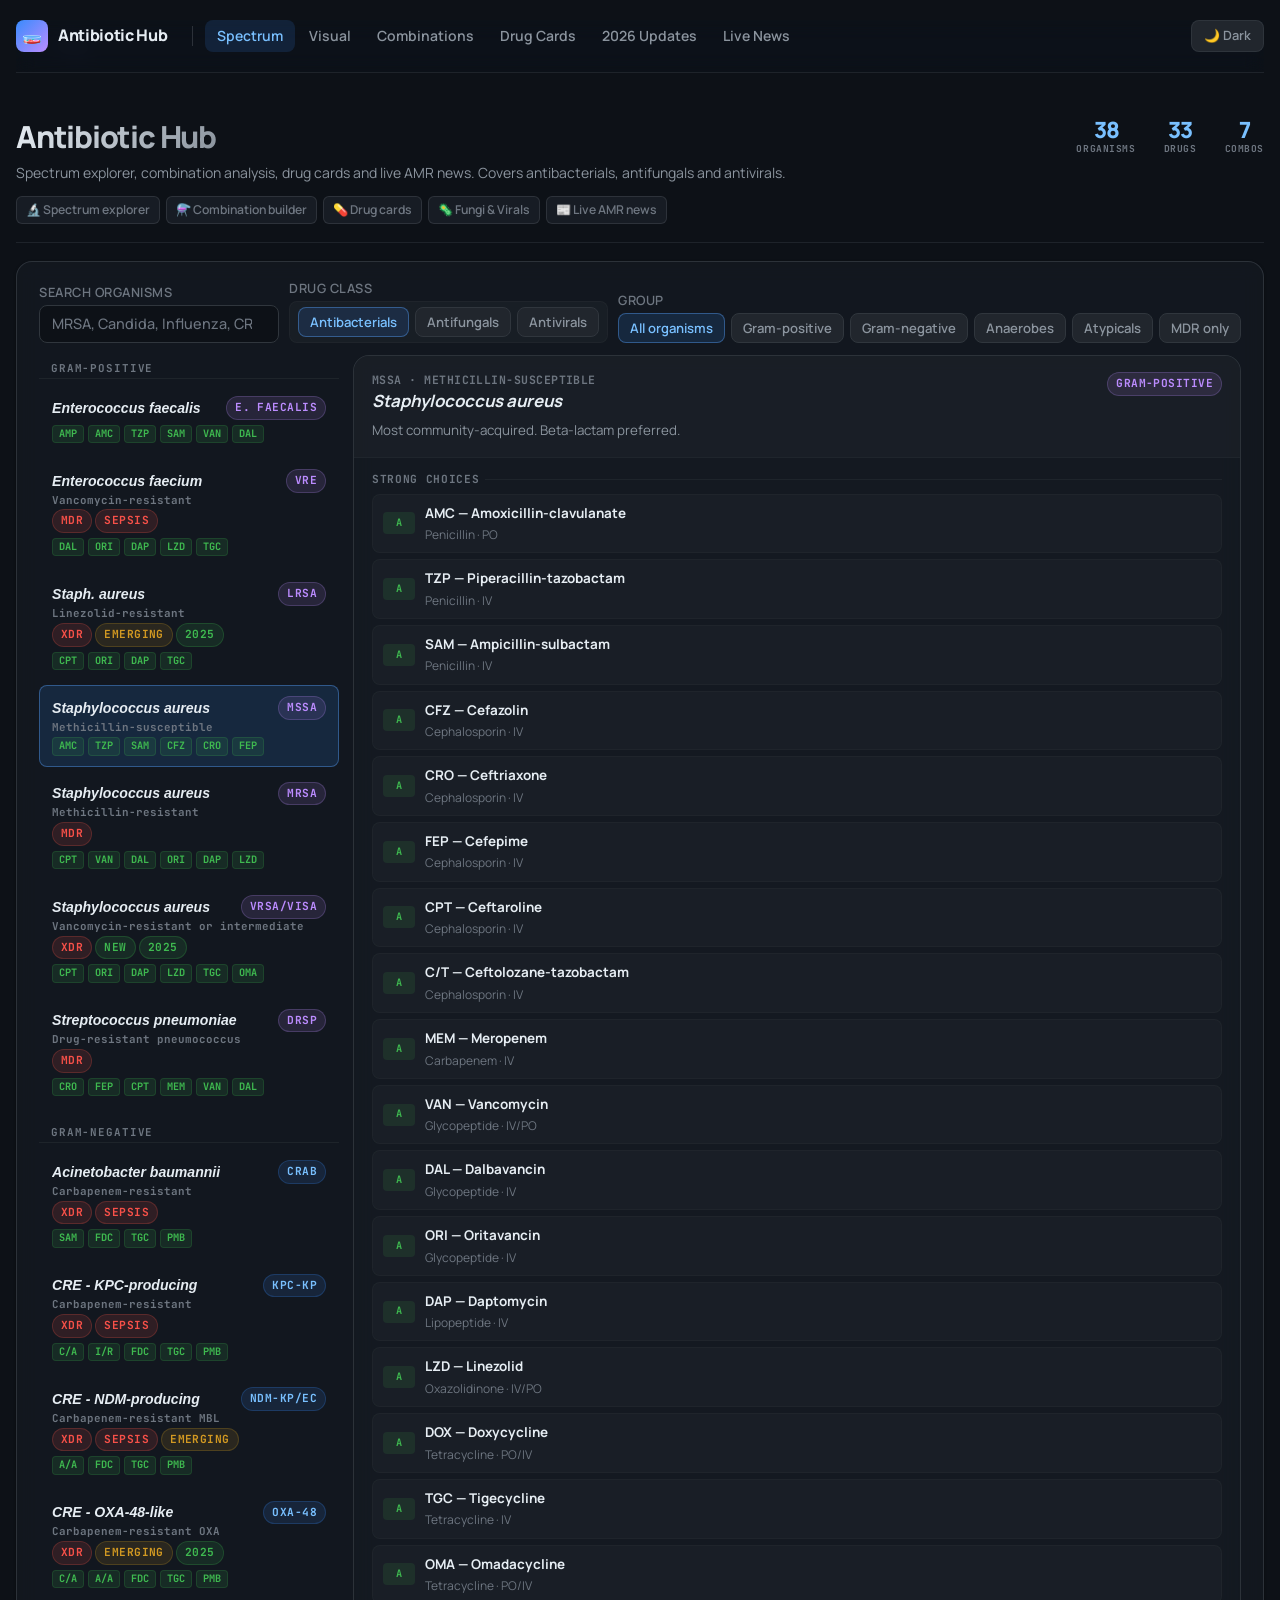
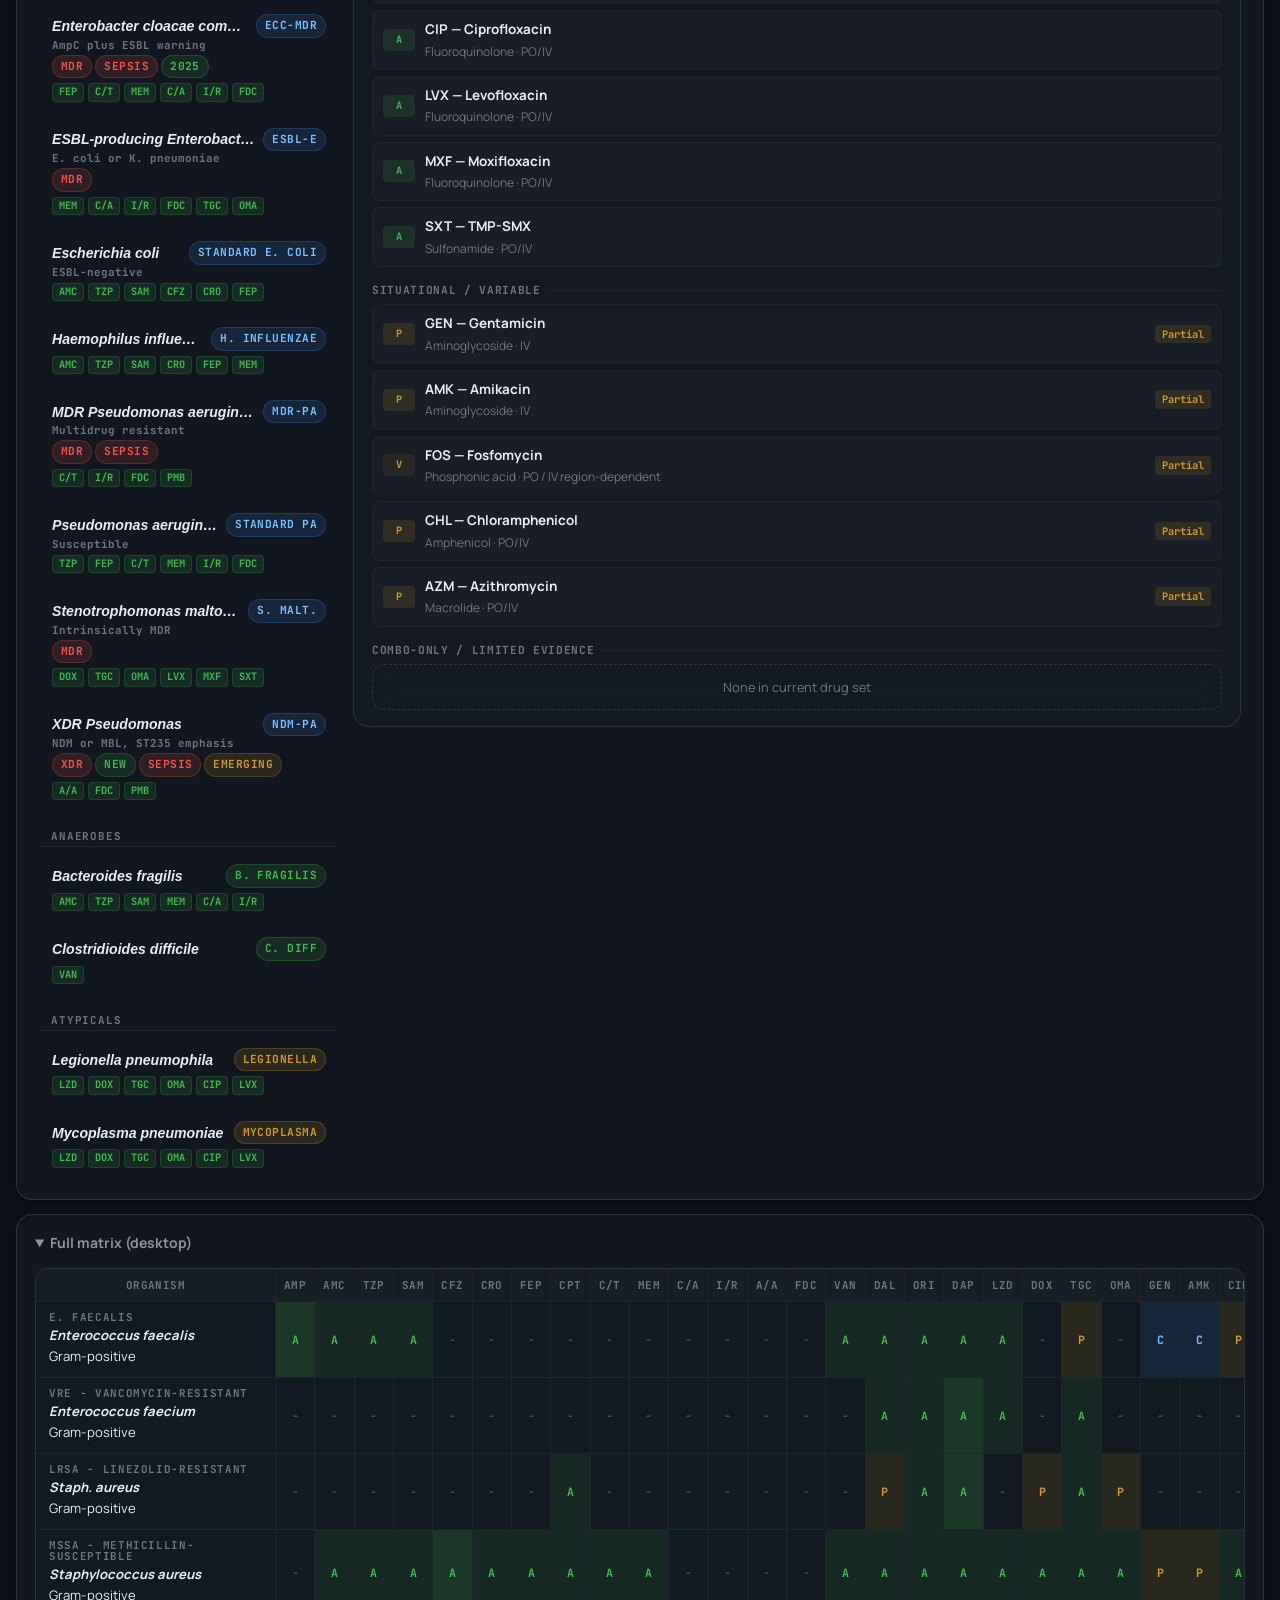
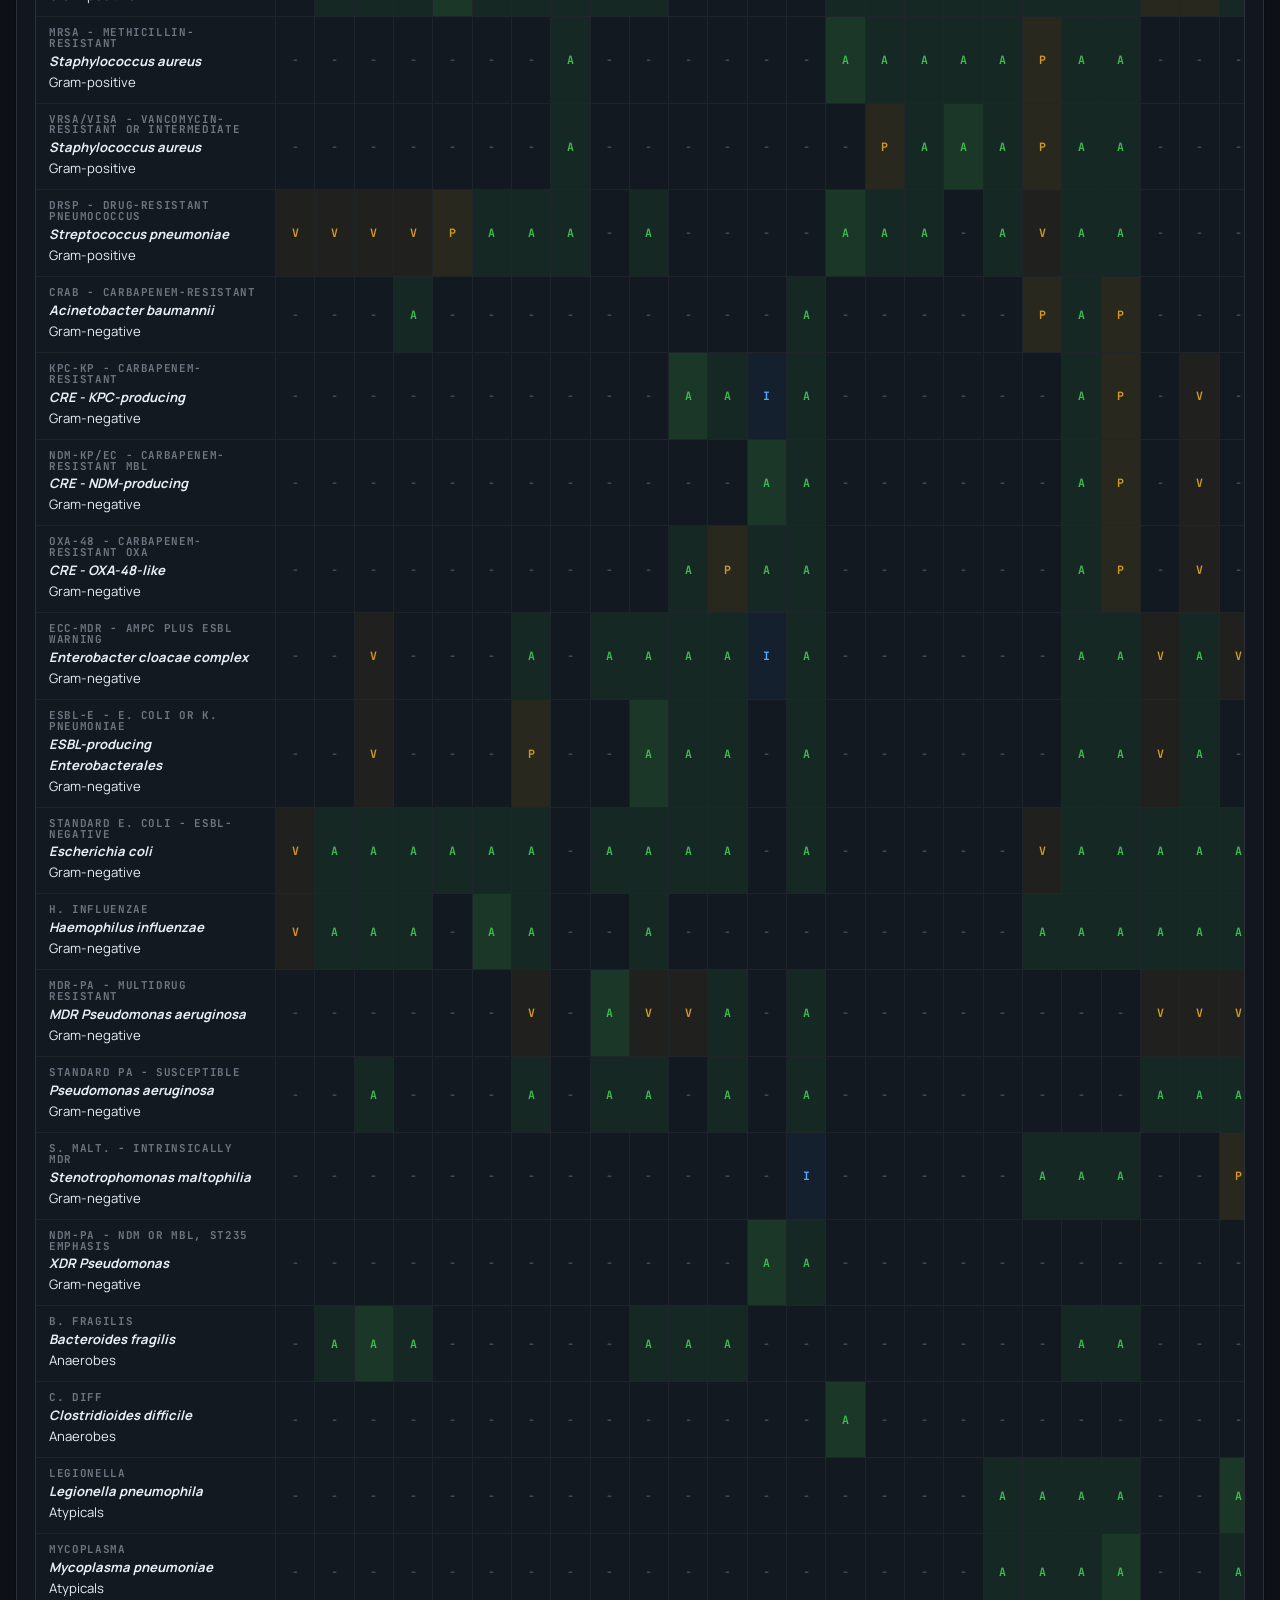
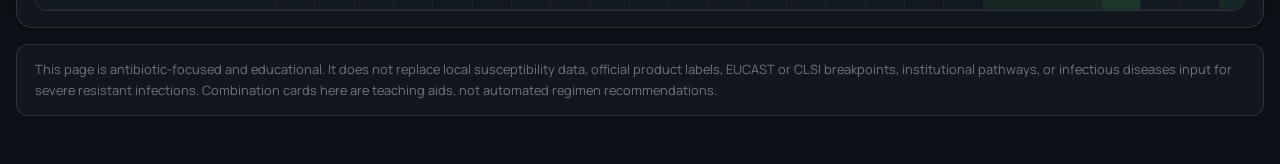
==== commit 7a0bce48: "Update print statement from 'Hello' to 'Goodbye'" ====
--- a/index.html
+++ b/index.html
@@ -8,517 +8,707 @@
 <link rel="preconnect" href="https://fonts.gstatic.com" crossorigin>
 <link href="https://fonts.googleapis.com/css2?family=Manrope:wght@400;500;600;700;800&family=JetBrains+Mono:wght@400;600&display=swap" rel="stylesheet">
 <style>
+  /* ═══════════════════════════════════════════════════════════════
+     DESIGN TOKENS — GitHub-inspired dark/light with cleaner palette
+  ═══════════════════════════════════════════════════════════════ */
   :root {
-    --bg: #0d1117;
-    --canvas: #0d1117;
-    --canvas-subtle: #161b22;
-    --surface: #111827;
-    --surface-strong: #161b22;
-    --border: #30363d;
-    --border-strong: #484f58;
-    --text: #e6edf3;
-    --muted: #98a6b5;
-    --secondary-text: #c0cad5;
-    --accent: #58a6ff;
-    --accent-strong: #79c0ff;
-    --success: #3fb950;
-    --warning: #d29922;
-    --danger: #f85149;
-    --violet: #bc8cff;
-    --mint: #3fb950;
-    --shadow: 0 1px 2px rgba(0, 0, 0, 0.36), 0 18px 36px rgba(0, 0, 0, 0.28);
-    --body-gradient:
-      radial-gradient(circle at top left, rgba(56, 139, 253, 0.16), transparent 26rem),
-      radial-gradient(circle at top right, rgba(63, 185, 80, 0.12), transparent 24rem),
-      linear-gradient(180deg, #0b1016 0%, #0d1117 35%, #111827 100%);
-    --panel-bg: rgba(13, 17, 23, 0.92);
-    --hero-gradient:
-      linear-gradient(135deg, rgba(56, 139, 253, 0.16), rgba(188, 140, 255, 0.08) 45%, rgba(63, 185, 80, 0.10)),
-      linear-gradient(180deg, #0d1117, #161b22);
-    --hero-grid-line: rgba(48, 54, 61, 0.5);
-    --pill-bg: rgba(22, 27, 34, 0.9);
-    --control-bg: #0d1117;
-    --card-gradient: linear-gradient(180deg, #161b22, #111827);
-    --card-highlight: linear-gradient(180deg, rgba(56, 139, 253, 0.18), #111827);
-    --detail-gradient: linear-gradient(180deg, rgba(22, 27, 34, 0.98), rgba(13, 17, 23, 0.96));
-    --table-grid: #21262d;
-    --matrix-cell-bg: #0d1117;
-    --matrix-head-bg: #161b22;
-    --visual-scroll-bg: linear-gradient(180deg, #111827, #0f1722);
-    --visual-header-gradient: linear-gradient(180deg, #111827 0%, rgba(17, 24, 39, 0.96) 80%, transparent 100%);
-    --tooltip-bg: #1c2128;
-    --tooltip-border: rgba(121, 192, 255, 0.32);
-    --active-control-bg: linear-gradient(180deg, rgba(56, 139, 253, 0.22), rgba(31, 111, 235, 0.14));
-    --active-control-border: rgba(121, 192, 255, 0.38);
-    --active-card-bg: linear-gradient(180deg, rgba(56, 139, 253, 0.16), rgba(17, 24, 39, 0.98));
-    --radius: 16px;
+    /* Surfaces */
+    --bg:             #0d1117;
+    --surface:        rgba(22,27,34,0.72);
+    --surface-raised: rgba(28,33,40,0.78);
+    --border:         rgba(48,54,61,0.9);
+    --border-subtle:  rgba(33,38,45,0.9);
+    --border-strong:  #484f58;
+    /* Text */
+    --text:           #e6edf3;
+    --text-secondary: #8b949e;
+    --text-muted:     #6e7681;
+    /* Accents */
+    --accent:         #58a6ff;
+    --accent-hover:   #79c0ff;
+    --success:        #3fb950;
+    --success-subtle: rgba(63,185,80,0.12);
+    --warn:           #d29922;
+    --warn-subtle:    rgba(210,153,34,0.12);
+    --danger:         #f85149;
+    --danger-subtle:  rgba(248,81,73,0.12);
+    --violet:         #bc8cff;
+    --violet-subtle:  rgba(188,140,255,0.12);
+    --mint:           #3fb950;
+    /* Component tokens */
+    --shadow-sm: 0 1px 3px rgba(0,0,0,0.4);
+    --shadow-md: 0 4px 16px rgba(0,0,0,0.36);
+    --radius-sm: 8px;
+    --radius-md: 12px;
+    --radius-lg: 16px;
     --mono: "JetBrains Mono", monospace;
     --sans: "Manrope", sans-serif;
+    /* Interactive */
+    --btn-bg:        #21262d;
+    --btn-border:    #30363d;
+    --btn-hover-bg:  #30363d;
+    --active-bg:     rgba(56,139,253,0.14);
+    --active-border: rgba(88,166,255,0.4);
+    /* Inputs */
+    --input-bg:      #0d1117;
+    --input-border:  #30363d;
+    --input-focus-shadow: 0 0 0 3px rgba(56,139,253,0.25);
   }
 
   body.light-theme {
-    --bg: #f6f8fa;
-    --canvas: #ffffff;
-    --canvas-subtle: #f6f8fa;
-    --surface: #ffffff;
-    --surface-strong: #f3f4f6;
-    --border: #d0d7de;
-    --border-strong: #afb8c1;
-    --text: #1f2328;
-    --muted: #57606a;
-    --secondary-text: #57606a;
-    --accent: #0969da;
-    --accent-strong: #0550ae;
-    --success: #1a7f37;
-    --warning: #9a6700;
-    --danger: #cf222e;
-    --violet: #8250df;
-    --mint: #1f883d;
-    --shadow: 0 1px 2px rgba(31, 35, 40, 0.08), 0 8px 24px rgba(140, 149, 159, 0.12);
-    --body-gradient:
-      radial-gradient(circle at top left, rgba(9, 105, 218, 0.10), transparent 26rem),
-      radial-gradient(circle at top right, rgba(31, 136, 61, 0.10), transparent 24rem),
-      linear-gradient(180deg, #ffffff 0%, #f6f8fa 28%, #eef2f6 100%);
-    --panel-bg: rgba(255, 255, 255, 0.94);
-    --hero-gradient:
-      linear-gradient(135deg, rgba(9, 105, 218, 0.08), rgba(130, 80, 223, 0.04) 45%, rgba(31, 136, 61, 0.06)),
-      linear-gradient(180deg, #ffffff, #f6f8fa);
-    --hero-grid-line: rgba(208, 215, 222, 0.35);
-    --pill-bg: rgba(255, 255, 255, 0.85);
-    --control-bg: #ffffff;
-    --card-gradient: linear-gradient(180deg, #ffffff, #f8fafc);
-    --card-highlight: linear-gradient(180deg, rgba(221, 244, 255, 0.86), #ffffff);
-    --detail-gradient: linear-gradient(180deg, rgba(255, 255, 255, 0.98), rgba(246, 248, 250, 0.96));
-    --table-grid: #eaeef2;
-    --matrix-cell-bg: #ffffff;
-    --matrix-head-bg: #f6f8fa;
-    --visual-scroll-bg: linear-gradient(180deg, #ffffff, #f8fafc);
-    --visual-header-gradient: linear-gradient(180deg, #ffffff 0%, rgba(255, 255, 255, 0.96) 80%, transparent 100%);
-    --tooltip-bg: #ffffff;
-    --tooltip-border: rgba(9, 105, 218, 0.22);
-    --active-control-bg: linear-gradient(180deg, rgba(221, 244, 255, 0.95), rgba(221, 244, 255, 0.72));
-    --active-control-border: rgba(9, 105, 218, 0.25);
-    --active-card-bg: linear-gradient(180deg, rgba(221, 244, 255, 0.86), #ffffff);
-  }
-
-  * { box-sizing: border-box; }
-  html { scroll-behavior: smooth; }
+    --bg:             #f6f8fa;
+    --surface:        rgba(255,255,255,0.72);
+    --surface-raised: rgba(246,248,250,0.78);
+    --border:         rgba(208,215,222,0.9);
+    --border-subtle:  rgba(234,238,242,0.9);
+    --border-strong:  #bbc0c4;
+    --text:           #1f2328;
+    --text-secondary: #57606a;
+    --text-muted:     #8c959f;
+    --accent:         #0969da;
+    --accent-hover:   #0550ae;
+    --success:        #1a7f37;
+    --success-subtle: rgba(26,127,55,0.10);
+    --warn:           #7d4e00;
+    --warn-subtle:    rgba(125,78,0,0.10);
+    --danger:         #cf222e;
+    --danger-subtle:  rgba(207,34,46,0.10);
+    --violet:         #8250df;
+    --violet-subtle:  rgba(130,80,223,0.10);
+    --mint:           #1a7f37;
+    --shadow-sm: 0 1px 3px rgba(31,35,40,0.1);
+    --shadow-md: 0 4px 16px rgba(140,149,159,0.15);
+    --btn-bg:        #f6f8fa;
+    --btn-border:    #d0d7de;
+    --btn-hover-bg:  #eaeef2;
+    --active-bg:     rgba(9,105,218,0.10);
+    --active-border: rgba(9,105,218,0.3);
+    --input-bg:      #ffffff;
+    --input-border:  #d0d7de;
+    --input-focus-shadow: 0 0 0 3px rgba(9,105,218,0.18);
+  }
+
+  /* ─── Reset & base ──────────────────────────────────────────── */
+  *, *::before, *::after { box-sizing: border-box; margin: 0; padding: 0; }
+  html { scroll-behavior: smooth; font-size: 16px; }
 
   body {
-    margin: 0;
     min-height: 100vh;
-    background: var(--body-gradient);
+    background-color: var(--bg);
     color: var(--text);
     font-family: var(--sans);
-    transition: background 0.2s ease, color 0.2s ease;
+    line-height: 1.6;
+    -webkit-font-smoothing: antialiased;
+    transition: background-color 0.2s, color 0.2s;
   }
 
   a { color: var(--accent); text-decoration: none; }
-  a:hover { text-decoration: underline; }
-
+  a:hover { text-decoration: underline; color: var(--accent-hover); }
+
+  /* ─── Canvas background ─────────────────────────────────────── */
+  #bg-canvas {
+    position: fixed;
+    inset: 0;
+    width: 100%;
+    height: 100%;
+    pointer-events: none;
+    z-index: 0;
+    opacity: 0.8;
+  }
+
+  /* ─── Glassmorphism: backdrop-filter on key surfaces ──────── */
+  .top-bar, .panel, .matrix-shell, .detail-card,
+  .card, .news-card, .visual-scroll, .combo-scroll,
+  .footnote, .empty-state, .hover-tooltip {
+    -webkit-backdrop-filter: blur(10px) saturate(130%);
+    backdrop-filter: blur(10px) saturate(130%);
+  }
+
+  /* ─── App shell ─────────────────────────────────────────────── */
   .app-shell {
-    width: min(1360px, calc(100vw - 32px));
-    margin: 24px auto 40px;
-  }
-
-  .hero,
-  .panel,
-  .card,
-  .matrix-shell,
-  .footnote {
-    border: 1px solid var(--border);
-    border-radius: 16px;
-    background: var(--panel-bg);
-    box-shadow: var(--shadow);
-  }
-
-  .hero {
-    position: relative;
-    overflow: hidden;
-    border-radius: 24px;
-    background: var(--hero-gradient);
-    padding: 28px;
-  }
-
-  .hero::after {
-    content: "";
-    position: absolute;
-    inset: 0;
-    background-image:
-      linear-gradient(var(--hero-grid-line) 1px, transparent 1px),
-      linear-gradient(90deg, var(--hero-grid-line) 1px, transparent 1px);
-    background-size: 34px 34px;
-    mask-image: linear-gradient(180deg, rgba(0, 0, 0, 0.65), transparent 85%);
-    pointer-events: none;
-  }
-
-  .hero-row {
     position: relative;
     z-index: 1;
-    display: grid;
-    grid-template-columns: minmax(0, 1.8fr) minmax(280px, 1fr);
-    gap: 20px;
-    align-items: start;
-  }
-
-  .eyebrow {
+    width: min(1320px, calc(100vw - 32px));
+    margin: 0 auto;
+    padding: 20px 0 48px;
+  }
+
+  /* ─── Top bar / nav ─────────────────────────────────────────── */
+  .top-bar {
+    display: flex;
+    align-items: center;
+    gap: 8px;
+    padding: 0 0 20px;
+    border-bottom: 1px solid var(--border-subtle);
+    margin-bottom: 24px;
+    flex-wrap: wrap;
+  }
+
+  .logo-mark {
+    display: flex;
+    align-items: center;
+    gap: 10px;
+    margin-right: 12px;
+  }
+
+  .logo-icon {
+    width: 32px;
+    height: 32px;
+    border-radius: 8px;
+    background: linear-gradient(135deg, #388bfd 0%, #bc8cff 100%);
+    display: flex;
+    align-items: center;
+    justify-content: center;
+    font-size: 16px;
+    flex-shrink: 0;
+  }
+
+  .logo-text {
+    font-size: 1rem;
+    font-weight: 800;
+    letter-spacing: -0.02em;
+    color: var(--text);
+  }
+
+  .top-divider {
+    width: 1px;
+    height: 20px;
+    background: var(--border);
+    margin: 0 4px;
+    flex-shrink: 0;
+  }
+
+  .nav-tabs {
+    display: flex;
+    gap: 2px;
+    flex: 1;
+    flex-wrap: wrap;
+  }
+
+  .tab-button {
+    appearance: none;
+    border: none;
+    background: transparent;
+    color: var(--text-secondary);
+    padding: 6px 12px;
+    border-radius: var(--radius-sm);
+    font: 600 0.875rem/1.4 var(--sans);
+    cursor: pointer;
+    transition: background 0.12s, color 0.12s;
+    white-space: nowrap;
+  }
+
+  .tab-button:hover { background: var(--btn-hover-bg); color: var(--text); }
+
+  .tab-button.is-active {
+    background: var(--active-bg);
+    color: var(--accent-hover);
+  }
+
+  .theme-toggle {
+    margin-left: auto;
+    padding: 6px 12px;
+    border-radius: var(--radius-sm);
+    border: 1px solid var(--border);
+    background: var(--btn-bg);
+    color: var(--text-secondary);
+    font: 600 0.8rem/1.4 var(--sans);
+    cursor: pointer;
+    transition: background 0.12s, color 0.12s;
+    flex-shrink: 0;
+  }
+  .theme-toggle:hover { background: var(--btn-hover-bg); color: var(--text); }
+
+  /* ─── Hero banner ───────────────────────────────────────────── */
+  .hero {
+    padding: 22px 0 18px;
+    margin-bottom: 18px;
+    border-bottom: 1px solid var(--border-subtle);
+  }
+
+  .hero-title-row {
+    display: flex;
+    align-items: center;
+    justify-content: space-between;
+    gap: 16px;
+    flex-wrap: wrap;
+    margin-bottom: 8px;
+  }
+
+  .hero h1 {
+    font-size: clamp(1.35rem, 2.6vw, 1.9rem);
+    font-weight: 800;
+    letter-spacing: -0.04em;
+    line-height: 1.1;
+    margin: 0;
+    background: linear-gradient(120deg, var(--text) 0%, var(--text-secondary) 100%);
+    -webkit-background-clip: text;
+    -webkit-text-fill-color: transparent;
+    background-clip: text;
+  }
+
+  .hero-stat-row {
+    display: flex;
+    gap: 28px;
+    align-items: center;
+    flex-shrink: 0;
+  }
+
+  .hero-stat {
+    display: flex;
+    flex-direction: column;
+    align-items: center;
+    text-align: center;
+  }
+
+  .hero-stat strong {
+    font-size: 1.4rem;
+    font-weight: 800;
+    letter-spacing: -0.05em;
+    line-height: 1;
+    color: var(--accent-hover);
+  }
+
+  .hero-stat span {
+    font: 700 0.6rem/1 var(--mono);
+    color: var(--text-muted);
+    text-transform: uppercase;
+    letter-spacing: 0.06em;
+    margin-top: 3px;
+  }
+
+  .hero-sub {
+    color: var(--text-secondary);
+    font-size: 0.875rem;
+    line-height: 1.6;
+    margin: 0 0 12px;
+  }
+
+  .hero-chips {
+    display: flex;
+    flex-wrap: wrap;
+    gap: 6px;
+  }
+
+  .hero-chip {
     display: inline-flex;
     align-items: center;
-    gap: 8px;
-    padding: 8px 12px;
-    border-radius: 999px;
-    border: 1px solid rgba(9, 105, 218, 0.16);
-    background: color-mix(in srgb, var(--accent) 14%, transparent);
-    color: var(--accent-strong);
-    font: 700 12px/1.2 var(--mono);
+    gap: 4px;
+    padding: 3px 9px;
+    border-radius: 6px;
+    border: 1px solid var(--border);
+    background: var(--surface-raised);
+    color: var(--text-muted);
+    font-size: 0.76rem;
+    font-weight: 600;
+  }
+
+  /* ─── Panels ────────────────────────────────────────────────── */
+  .tab-panel { display: none; }
+  .tab-panel.is-active { display: block; }
+
+  .panel {
+    border: 1px solid var(--border);
+    border-radius: var(--radius-lg);
+    background: var(--surface);
+    padding: 20px 22px;
+    box-shadow: var(--shadow-sm);
+  }
+  .panel + .panel { margin-top: 14px; }
+
+  .panel-head {
+    display: flex;
+    align-items: flex-start;
+    justify-content: space-between;
+    gap: 16px;
+    margin-bottom: 16px;
+    flex-wrap: wrap;
+  }
+
+  .panel-head h2 {
+    font-size: 1.1rem;
+    font-weight: 700;
+    letter-spacing: -0.02em;
+    color: var(--text);
+  }
+
+  .panel-head h3 {
+    font-size: 0.95rem;
+    font-weight: 700;
+    color: var(--text);
+  }
+
+  .panel-copy {
+    color: var(--text-secondary);
+    font-size: 0.875rem;
+    line-height: 1.6;
+    margin-top: 4px;
+  }
+
+  /* ─── Section label ─────────────────────────────────────────── */
+  .section-label {
+    font: 700 0.7rem/1 var(--mono);
+    text-transform: uppercase;
+    letter-spacing: 0.08em;
+    color: var(--text-muted);
+    margin-bottom: 8px;
+  }
+
+  /* ─── Controls (input, select, buttons) ─────────────────────── */
+  label {
+    display: block;
+    font: 600 0.8rem/1 var(--sans);
+    color: var(--text-muted);
+    margin-bottom: 6px;
     text-transform: uppercase;
     letter-spacing: 0.04em;
   }
 
-  h1 {
-    margin: 16px 0 10px;
-    font-size: clamp(2rem, 4vw, 3.4rem);
-    line-height: 1.02;
-    letter-spacing: -0.04em;
-  }
-
-  .hero-copy,
-  .panel-copy,
-  .body-copy,
-  .pair-copy,
-  .detail-summary,
-  .footnote {
-    color: var(--secondary-text);
-    line-height: 1.7;
-  }
-
-  .hero-pills,
-  .stat-grid,
-  .chip-row,
-  .detail-chip-row,
-  .coverage-row,
-  .profile-meta {
+  input, select {
+    width: 100%;
+    border: 1px solid var(--input-border);
+    border-radius: var(--radius-sm);
+    background: var(--input-bg);
+    color: var(--text);
+    padding: 8px 12px;
+    font: 500 0.9rem/1.4 var(--sans);
+    outline: none;
+    transition: border-color 0.15s, box-shadow 0.15s;
+  }
+
+  input::placeholder { color: var(--text-muted); }
+  input:focus, select:focus {
+    border-color: var(--accent);
+    box-shadow: var(--input-focus-shadow);
+  }
+
+  .filter-button, .scope-btn {
+    appearance: none;
+    border: 1px solid var(--btn-border);
+    background: var(--btn-bg);
+    color: var(--text-secondary);
+    padding: 5px 11px;
+    border-radius: var(--radius-sm);
+    font: 600 0.82rem/1.4 var(--sans);
+    cursor: pointer;
+    transition: background 0.12s, color 0.12s, border-color 0.12s;
+    white-space: nowrap;
+  }
+
+  .filter-button:hover, .scope-btn:hover { background: var(--btn-hover-bg); color: var(--text); }
+
+  .filter-button.is-active, .scope-btn.is-active {
+    border-color: var(--active-border);
+    background: var(--active-bg);
+    color: var(--accent-hover);
+  }
+
+  .toolbar {
+    display: grid;
+    grid-template-columns: minmax(200px, 1fr) auto;
+    gap: 14px;
+    align-items: start;
+    margin-bottom: 14px;
+  }
+
+  .toolbar-stack { display: flex; flex-direction: column; gap: 10px; }
+
+  .chip-row, .detail-chip-row {
     display: flex;
     flex-wrap: wrap;
-    gap: 10px;
-  }
-
-  .hero-pill,
-  .chip,
-  .coverage-pill,
-  .meta-chip {
-    display: inline-flex;
+    gap: 6px;
+  }
+
+  /* ─── Drug scope toggle ─────────────────────────────────────── */
+  .scope-row {
+    display: flex;
     align-items: center;
-    min-height: 34px;
-    padding: 8px 12px;
-    border-radius: 999px;
-    border: 1px solid var(--border);
-    background: var(--pill-bg);
-    color: var(--text);
-    font-size: 0.84rem;
-    font-weight: 600;
-  }
-
-  .hero-card {
-    position: relative;
-    z-index: 1;
-    padding: 18px;
-    border: 1px solid var(--border);
-    border-radius: 16px;
-    background: var(--panel-bg);
-  }
-
-  .hero-card h2,
-  .panel-head h2,
-  .panel-head h3 {
-    margin: 0;
-  }
-
-  .stat-grid { margin-top: 16px; }
-
-  .stat {
-    flex: 1 1 150px;
-    padding: 14px;
-    border-radius: 14px;
-    border: 1px solid var(--border);
-    background: var(--card-gradient);
-  }
-
-  .stat strong {
-    display: block;
-    font-size: 1.8rem;
-    line-height: 1;
-    letter-spacing: -0.04em;
-    margin-bottom: 6px;
-  }
-
-  .tab-bar {
-    display: flex;
+    gap: 6px;
     flex-wrap: wrap;
-    gap: 10px;
-    margin: 18px 0 16px;
-    align-items: center;
-  }
-
-  .tab-button,
-  .filter-button {
-    appearance: none;
-    border: 1px solid var(--border);
-    background: var(--control-bg);
-    color: var(--text);
     padding: 10px 14px;
-    border-radius: 12px;
-    font: 600 0.92rem/1.1 var(--sans);
-    cursor: pointer;
-    transition: transform 0.15s ease, border-color 0.15s ease, box-shadow 0.15s ease, background 0.15s ease;
-  }
-
-  .tab-button:hover,
-  .filter-button:hover,
-  .organism-card:hover {
-    transform: translateY(-1px);
-    border-color: var(--border-strong);
-    box-shadow: 0 8px 20px rgba(140, 149, 159, 0.16);
-  }
-
-  .tab-button.is-active,
-  .filter-button.is-active {
-    border-color: var(--active-control-border);
-    background: var(--active-control-bg);
-    color: var(--text);
-  }
-
-  .theme-toggle {
-    margin-left: auto;
-  }
-
-  .quick-link-card {
-    margin-top: 16px;
-    padding: 14px;
-    border: 1px solid var(--border);
-    border-radius: 14px;
-    background: var(--card-gradient);
-  }
-
-  .quick-link-card strong {
-    display: block;
-    margin-bottom: 6px;
-  }
-
-  .quick-link-card p {
-    margin: 0 0 12px;
-    color: var(--secondary-text);
-    line-height: 1.6;
-    font-size: 0.9rem;
-  }
-
-  .quick-link-button {
-    display: inline-flex;
-    align-items: center;
-    gap: 8px;
-    padding: 10px 12px;
-    border-radius: 12px;
-    border: 1px solid var(--border);
-    background: var(--control-bg);
-    color: var(--text);
-    font: 700 0.84rem/1 var(--sans);
-    text-decoration: none;
-  }
-
-  .quick-link-button:hover {
-    border-color: var(--active-control-border);
-    background: var(--active-control-bg);
-    text-decoration: none;
-  }
-
-  .tab-panel { display: none; }
-  .tab-panel.is-active { display: block; }
-  .panel { padding: 20px; }
-  .panel + .panel { margin-top: 16px; }
-
-  .panel-head {
-    display: flex;
-    flex-wrap: wrap;
-    justify-content: space-between;
-    gap: 16px;
-    margin-bottom: 18px;
-  }
-
-  .toolbar {
-    display: grid;
-    grid-template-columns: minmax(220px, 1fr) auto;
-    gap: 16px;
-    align-items: start;
-    margin-bottom: 18px;
-  }
-
-  .toolbar-stack {
-    display: flex;
-    flex-direction: column;
-    gap: 10px;
-  }
-
-  label {
-    display: block;
-    font-size: 0.84rem;
-    font-weight: 700;
-    color: var(--muted);
-    margin-bottom: 6px;
-  }
-
-  input,
-  select {
-    width: 100%;
-    border: 1px solid var(--border);
-    border-radius: 12px;
-    background: var(--control-bg);
-    color: var(--text);
-    padding: 12px 14px;
-    font: 500 0.95rem/1.2 var(--sans);
-    outline: none;
-  }
-
-  input:focus,
-  select:focus {
-    border-color: rgba(9, 105, 218, 0.4);
-    box-shadow: 0 0 0 4px rgba(9, 105, 218, 0.12);
-  }
-
+    border: 1px solid var(--border-subtle);
+    border-radius: var(--radius-sm);
+    background: var(--surface-raised);
+    margin-bottom: 16px;
+  }
+
+  .scope-label {
+    font: 700 0.7rem/1 var(--mono);
+    text-transform: uppercase;
+    letter-spacing: 0.06em;
+    color: var(--text-muted);
+    margin-right: 4px;
+  }
+
+  /* ─── Spectrum layout ───────────────────────────────────────── */
   .spectrum-layout {
     display: grid;
-    grid-template-columns: minmax(280px, 360px) minmax(0, 1fr);
-    gap: 18px;
-  }
-
+    grid-template-columns: 300px minmax(0, 1fr);
+    gap: 14px;
+    align-items: start;
+  }
+
+  /* ─── Organism list ─────────────────────────────────────────── */
   .organism-list {
     display: flex;
     flex-direction: column;
-    gap: 12px;
+    gap: 4px;
   }
 
   .organism-card {
     appearance: none;
     width: 100%;
     text-align: left;
-    border: 1px solid var(--border);
-    border-radius: 16px;
-    background: var(--card-gradient);
-    padding: 16px;
+    border: 1px solid transparent;
+    border-radius: var(--radius-sm);
+    background: transparent;
+    padding: 10px 12px;
     cursor: pointer;
-    transition: transform 0.15s ease, border-color 0.15s ease, box-shadow 0.15s ease;
+    transition: background 0.1s, border-color 0.1s;
+  }
+
+  .organism-card:hover {
+    background: var(--surface-raised);
+    border-color: var(--border-subtle);
   }
 
   .organism-card.is-active {
-    border-color: rgba(9, 105, 218, 0.32);
-    background: var(--active-card-bg);
-  }
-
-  .organism-top,
-  .detail-top,
-  .pair-top,
-  .profile-top,
-  .timeline-top,
-  .note-top {
+    border-color: var(--active-border);
+    background: var(--active-bg);
+  }
+
+  .ocard-top {
+    display: flex;
+    align-items: center;
+    justify-content: space-between;
+    gap: 8px;
+    margin-bottom: 2px;
+  }
+
+  .ocard-name {
+    font-size: 0.88rem;
+    font-weight: 700;
+    font-style: italic;
+    color: var(--text);
+    margin: 0;
+    white-space: nowrap;
+    overflow: hidden;
+    text-overflow: ellipsis;
+  }
+
+  .ocard-abbr {
+    font: 700 0.68rem/1 var(--mono);
+    color: var(--text-muted);
+    white-space: nowrap;
+  }
+
+  .ocard-drugs {
     display: flex;
     flex-wrap: wrap;
-    align-items: center;
+    gap: 4px;
+    margin-top: 5px;
+  }
+
+  .ocard-drug-tag {
+    font: 700 0.64rem/1.2 var(--mono);
+    padding: 2px 6px;
+    border-radius: 4px;
+    background: var(--success-subtle);
+    color: var(--success);
+    border: 1px solid rgba(63,185,80,0.18);
+  }
+
+  /* Group header in organism list */
+  .org-group-header {
+    padding: 8px 12px 4px;
+    font: 700 0.68rem/1 var(--mono);
+    text-transform: uppercase;
+    letter-spacing: 0.08em;
+    color: var(--text-muted);
+    border-bottom: 1px solid var(--border-subtle);
+    margin-bottom: 2px;
+    margin-top: 8px;
+  }
+  .org-group-header:first-child { margin-top: 0; }
+
+  /* ─── Detail pane ───────────────────────────────────────────── */
+  .detail-pane {
+    position: sticky;
+    top: 12px;
+  }
+
+  .detail-card {
+    border: 1px solid var(--border);
+    border-radius: var(--radius-lg);
+    background: var(--surface);
+    overflow: hidden;
+  }
+
+  .detail-header {
+    padding: 16px 18px;
+    border-bottom: 1px solid var(--border-subtle);
+    background: var(--surface-raised);
+  }
+
+  .detail-header-top {
+    display: flex;
+    align-items: flex-start;
     justify-content: space-between;
-    gap: 12px;
-  }
-
-  .organism-name,
-  .detail-name,
-  .profile-name {
+    gap: 10px;
+    margin-bottom: 8px;
+  }
+
+  .detail-name {
+    font-size: 1.05rem;
+    font-weight: 700;
+    font-style: italic;
+    color: var(--text);
     margin: 0;
-    font-size: 1.05rem;
-    line-height: 1.2;
-    letter-spacing: -0.02em;
-  }
-
-  .organism-name em,
-  .detail-name em { font-style: italic; }
-
-  .kicker {
-    font: 700 0.76rem/1 var(--mono);
+    line-height: 1.3;
+  }
+
+  .detail-abbr {
+    font: 700 0.72rem/1.4 var(--mono);
+    color: var(--text-muted);
+    margin-bottom: 2px;
+    text-transform: uppercase;
+    letter-spacing: 0.04em;
+  }
+
+  .detail-desc {
+    color: var(--text-secondary);
+    font-size: 0.835rem;
+    line-height: 1.6;
+    margin-top: 6px;
+  }
+
+  .detail-body { padding: 16px 18px; }
+
+  .detail-section { margin-bottom: 18px; }
+  .detail-section:last-child { margin-bottom: 0; }
+
+  .detail-section-title {
+    font: 700 0.7rem/1 var(--mono);
     text-transform: uppercase;
     letter-spacing: 0.06em;
-    color: var(--muted);
-  }
-
-  .badge,
-  .tag,
-  .timeline-badge {
+    color: var(--text-muted);
+    margin-bottom: 8px;
+    display: flex;
+    align-items: center;
+    gap: 6px;
+  }
+
+  .detail-section-title::after {
+    content: "";
+    flex: 1;
+    height: 1px;
+    background: var(--border-subtle);
+  }
+
+  .detail-drugs {
+    display: flex;
+    flex-direction: column;
+    gap: 6px;
+  }
+
+  .drug-row {
+    display: flex;
+    align-items: center;
+    gap: 10px;
+    padding: 8px 10px;
+    border-radius: var(--radius-sm);
+    border: 1px solid var(--border-subtle);
+    background: var(--surface-raised);
+    transition: border-color 0.1s;
+  }
+
+  .drug-row:hover { border-color: var(--border); }
+
+  .drug-row-code {
+    flex-shrink: 0;
+    width: 32px;
+    height: 22px;
+    border-radius: 4px;
+    display: flex;
+    align-items: center;
+    justify-content: center;
+    font: 700 0.64rem/1 var(--mono);
+  }
+
+  .drug-row-code.code-FD { background: rgba(63,185,80,0.22); color: var(--success); }
+  .drug-row-code.code-F  { background: var(--success-subtle); color: var(--success); }
+  .drug-row-code.code-P  { background: var(--warn-subtle); color: var(--warn); }
+  .drug-row-code.code-V  { background: rgba(210,153,34,0.08); color: var(--warn); }
+  .drug-row-code.code-C  { background: rgba(56,139,253,0.14); color: var(--accent-hover); }
+  .drug-row-code.code-I  { background: rgba(56,139,253,0.08); color: var(--accent); }
+
+  .drug-row-info { flex: 1; min-width: 0; }
+  .drug-row-name { font-size: 0.84rem; font-weight: 700; color: var(--text); }
+  .drug-row-meta { font-size: 0.75rem; color: var(--text-muted); margin-top: 1px; }
+
+  .drug-row-tag {
+    flex-shrink: 0;
+    padding: 2px 7px;
+    border-radius: 4px;
+    font: 700 0.65rem/1.4 var(--mono);
+  }
+  .drug-row-tag.doc { background: rgba(63,185,80,0.18); color: var(--success); }
+  .drug-row-tag.partial { background: var(--warn-subtle); color: var(--warn); }
+  .drug-row-tag.combo { background: rgba(56,139,253,0.14); color: var(--accent-hover); }
+
+  /* ─── Badges & tags ─────────────────────────────────────────── */
+  .badge, .tag, .timeline-badge {
     display: inline-flex;
     align-items: center;
-    padding: 6px 10px;
+    padding: 3px 8px;
     border-radius: 999px;
     border: 1px solid transparent;
-    font: 700 0.76rem/1 var(--mono);
+    font: 700 0.7rem/1.4 var(--mono);
     text-transform: uppercase;
     letter-spacing: 0.04em;
-  }
-
-  .badge-gpos { background: rgba(130, 80, 223, 0.10); color: var(--violet); border-color: rgba(130, 80, 223, 0.18); }
-  .badge-gneg { background: rgba(9, 105, 218, 0.10); color: var(--accent-strong); border-color: rgba(9, 105, 218, 0.18); }
-  .badge-anaerobe { background: rgba(31, 136, 61, 0.10); color: var(--mint); border-color: rgba(31, 136, 61, 0.18); }
-  .badge-atypical { background: rgba(154, 103, 0, 0.10); color: var(--warning); border-color: rgba(154, 103, 0, 0.18); }
-  .tag-mdr { background: rgba(207, 34, 46, 0.10); color: var(--danger); border-color: rgba(207, 34, 46, 0.18); }
-  .tag-new { background: rgba(31, 136, 61, 0.10); color: var(--mint); border-color: rgba(31, 136, 61, 0.18); }
-  .tag-emerging { background: rgba(154, 103, 0, 0.10); color: var(--warning); border-color: rgba(154, 103, 0, 0.18); }
-  .tag-sepsis { background: rgba(207, 34, 46, 0.10); color: var(--danger); border-color: rgba(207, 34, 46, 0.18); }
-
-  .detail-card {
-    position: sticky;
-    top: 18px;
-    min-height: 520px;
-    padding: 20px;
+    white-space: nowrap;
+  }
+
+  .badge-gpos     { background: var(--violet-subtle);  color: var(--violet); border-color: rgba(188,140,255,0.22); }
+  .badge-gneg     { background: rgba(56,139,253,0.12); color: var(--accent-hover); border-color: rgba(56,139,253,0.22); }
+  .badge-anaerobe { background: var(--success-subtle); color: var(--success); border-color: rgba(63,185,80,0.22); }
+  .badge-atypical { background: var(--warn-subtle);    color: var(--warn);    border-color: rgba(210,153,34,0.22); }
+  .badge-fungal   { background: rgba(188,140,255,0.14); color: var(--violet); border-color: rgba(188,140,255,0.28); }
+  .badge-viral    { background: rgba(63,185,80,0.12);  color: var(--mint);   border-color: rgba(63,185,80,0.26); }
+  .tag-mdr        { background: var(--danger-subtle);  color: var(--danger); border-color: rgba(248,81,73,0.22); }
+  .tag-new        { background: var(--success-subtle); color: var(--success); border-color: rgba(63,185,80,0.22); }
+  .tag-emerging   { background: var(--warn-subtle);    color: var(--warn);   border-color: rgba(210,153,34,0.22); }
+  .tag-sepsis     { background: var(--danger-subtle);  color: var(--danger); border-color: rgba(248,81,73,0.22); }
+
+  /* ─── Kicker / label text ───────────────────────────────────── */
+  .kicker {
+    font: 700 0.68rem/1 var(--mono);
+    text-transform: uppercase;
+    letter-spacing: 0.06em;
+    color: var(--text-muted);
+    margin-bottom: 2px;
+  }
+
+  /* ─── Matrix table ──────────────────────────────────────────── */
+  .matrix-shell {
     border: 1px solid var(--border);
-    border-radius: 18px;
-    background: var(--detail-gradient);
-  }
-
-  .detail-block { margin-top: 20px; }
-  .detail-block h4 {
-    margin: 0 0 10px;
-    font-size: 0.9rem;
-    text-transform: uppercase;
-    letter-spacing: 0.05em;
-    color: var(--muted);
-  }
-
-  .detail-drugs {
-    display: flex;
-    flex-wrap: wrap;
-    gap: 10px;
-  }
-
-  .drug-chip {
-    min-width: 190px;
-    padding: 12px 13px;
-    border-radius: 14px;
-    border: 1px solid var(--border);
+    border-radius: var(--radius-lg);
     background: var(--surface);
-  }
-
-  .drug-chip strong {
-    display: block;
-    font-size: 0.95rem;
-    margin-bottom: 4px;
-  }
-
-  .drug-chip span {
-    color: var(--secondary-text);
-    font-size: 0.86rem;
-    line-height: 1.5;
-  }
-
-  .activity-strong { border-color: rgba(31, 136, 61, 0.18); background: rgba(46, 160, 67, 0.06); }
-  .activity-partial { border-color: rgba(154, 103, 0, 0.18); background: rgba(212, 167, 44, 0.08); }
-  .activity-combo { border-color: rgba(9, 105, 218, 0.18); background: rgba(221, 244, 255, 0.74); }
-
-  .matrix-shell { padding: 16px 18px; }
-  .matrix-shell summary { cursor: pointer; font-weight: 700; }
-  .matrix-wrap { overflow: auto; margin-top: 14px; border-radius: 14px; border: 1px solid var(--border); }
+    padding: 16px 18px;
+    margin-top: 14px;
+    box-shadow: var(--shadow-sm);
+  }
+
+  .matrix-shell summary {
+    cursor: pointer;
+    font: 700 0.875rem/1.4 var(--sans);
+    color: var(--text-secondary);
+    padding: 2px 0;
+    user-select: none;
+  }
+
+  .matrix-shell summary:hover { color: var(--text); }
+  .matrix-wrap { overflow: auto; margin-top: 14px; border-radius: var(--radius-md); border: 1px solid var(--border); }
 
   table {
     width: 100%;
@@ -528,99 +718,92 @@
     font-size: 0.82rem;
   }
 
-  th,
-  td {
-    border-bottom: 1px solid var(--table-grid);
-    border-right: 1px solid var(--table-grid);
+  th, td {
+    border-bottom: 1px solid var(--border-subtle);
+    border-right: 1px solid var(--border-subtle);
     padding: 0;
     text-align: center;
-    background: var(--matrix-cell-bg);
+    background: var(--surface);
   }
 
   th {
     position: sticky;
     top: 0;
     z-index: 2;
-    padding: 10px 8px;
-    background: var(--matrix-head-bg);
-    color: var(--muted);
-    font: 700 0.72rem/1.3 var(--mono);
+    padding: 9px 8px;
+    background: var(--surface-raised);
+    color: var(--text-muted);
+    font: 700 0.68rem/1.3 var(--mono);
     text-transform: uppercase;
-    letter-spacing: 0.05em;
-  }
-
-  th:first-child,
-  td:first-child {
+    letter-spacing: 0.04em;
+  }
+
+  th:first-child, td:first-child {
     position: sticky;
     left: 0;
     z-index: 1;
-    background: var(--matrix-cell-bg);
-  }
-
-  th:first-child { z-index: 3; background: var(--matrix-head-bg); }
+    background: var(--surface);
+  }
+
+  th:first-child { z-index: 3; background: var(--surface-raised); }
 
   .matrix-name {
-    min-width: 250px;
-    padding: 12px 14px;
+    min-width: 240px;
+    padding: 10px 13px;
     text-align: left;
   }
 
   .matrix-code {
-    width: 42px;
-    min-width: 42px;
-    height: 42px;
-    font: 700 0.8rem/1 var(--mono);
-  }
-
-  .code-FD,
-  .code-F { background: rgba(46, 160, 67, 0.10); color: var(--success); }
-  .code-P,
-  .code-V { background: rgba(212, 167, 44, 0.12); color: var(--warning); }
-  .code-C,
-  .code-I { background: rgba(221, 244, 255, 0.86); color: var(--accent-strong); }
-  .code-N { color: var(--muted); }
-
+    width: 38px;
+    min-width: 38px;
+    height: 38px;
+    font: 700 0.72rem/1 var(--mono);
+  }
+
+  .code-FD { background: rgba(63,185,80,0.2);  color: var(--success); }
+  .code-F  { background: rgba(63,185,80,0.1);  color: var(--success); }
+  .code-P  { background: var(--warn-subtle);   color: var(--warn); }
+  .code-V  { background: rgba(210,153,34,0.07); color: var(--warn); }
+  .code-C  { background: rgba(56,139,253,0.12); color: var(--accent-hover); }
+  .code-I  { background: rgba(56,139,253,0.07); color: var(--accent); }
+  .code-N  { color: var(--border-strong); }
+
+  /* ─── Visual spectrum ───────────────────────────────────────── */
   .visual-legend {
     display: flex;
     flex-wrap: wrap;
-    gap: 10px;
-    margin-bottom: 14px;
+    gap: 6px;
+    margin-bottom: 12px;
   }
 
   .legend-pill {
     display: inline-flex;
     align-items: center;
-    gap: 8px;
-    padding: 8px 12px;
+    gap: 6px;
+    padding: 4px 10px;
     border-radius: 999px;
     border: 1px solid var(--border);
-    background: var(--surface);
-    color: var(--muted);
-    font: 700 0.76rem/1 var(--mono);
+    background: var(--surface-raised);
+    color: var(--text-muted);
+    font: 700 0.72rem/1 var(--mono);
     text-transform: uppercase;
     letter-spacing: 0.04em;
   }
 
-  .legend-pill strong {
-    color: var(--text);
-  }
+  .legend-pill strong { color: var(--text); }
 
   .visual-scroll {
     overflow: auto;
     border: 1px solid var(--border);
-    border-radius: 16px;
-    background: var(--visual-scroll-bg);
-  }
-
-  .visual-grid {
-    min-width: 1280px;
-    padding: 16px;
-  }
-
-  .visual-header-row,
-  .visual-row {
+    border-radius: var(--radius-lg);
+    background: var(--surface);
+  }
+
+  .visual-grid { min-width: 1280px; padding: 14px; }
+
+  .visual-header-row, .visual-row {
     display: flex;
-    gap: 6px;
+    gap: 5px;
     align-items: stretch;
   }
 
@@ -628,325 +811,376 @@
     position: sticky;
     top: 0;
     z-index: 4;
-    padding-bottom: 12px;
-    margin-bottom: 8px;
-    background: var(--visual-header-gradient);
-  }
-
-  .visual-name-spacer,
-  .visual-name-button {
-    width: 248px;
-    min-width: 248px;
-  }
+    padding-bottom: 10px;
+    margin-bottom: 6px;
+    background: linear-gradient(180deg, var(--surface) 80%, transparent 100%);
+  }
+
+  .visual-name-spacer, .visual-name-button { width: 240px; min-width: 240px; }
 
   .visual-drug-label {
-    width: 44px;
-    min-width: 44px;
-    height: 96px;
-    padding: 8px 4px;
+    width: 40px;
+    min-width: 40px;
+    height: 90px;
+    padding: 6px 4px;
     border: 1px solid var(--border);
-    border-radius: 14px;
-    background: var(--surface);
-    color: var(--muted);
+    border-radius: var(--radius-sm);
+    background: var(--surface-raised);
+    color: var(--text-muted);
     display: flex;
     align-items: center;
     justify-content: center;
     writing-mode: vertical-rl;
     transform: rotate(180deg);
-    font: 700 0.72rem/1 var(--mono);
+    font: 700 0.68rem/1 var(--mono);
     text-transform: uppercase;
     letter-spacing: 0.04em;
   }
 
   .visual-drug-label.is-legacy {
     border-style: dashed;
-    background: rgba(154, 103, 0, 0.06);
-    color: var(--warning);
+    background: var(--warn-subtle);
+    color: var(--warn);
   }
 
   .visual-group-divider {
     display: flex;
     align-items: center;
-    gap: 12px;
-    margin: 18px 0 10px;
+    gap: 10px;
+    margin: 14px 0 8px;
   }
 
   .visual-group-divider h3 {
     margin: 0;
-    font-size: 0.88rem;
+    font-size: 0.78rem;
+    font-weight: 700;
     text-transform: uppercase;
     letter-spacing: 0.08em;
+    color: var(--text-muted);
+    white-space: nowrap;
   }
 
   .visual-group-divider .line {
     flex: 1;
     height: 1px;
-    background: linear-gradient(90deg, rgba(9, 105, 218, 0.2), transparent);
+    background: var(--border-subtle);
   }
 
   .visual-name-button {
     appearance: none;
-    border: 1px solid var(--border);
-    border-radius: 14px;
-    background: var(--surface);
-    padding: 12px 14px;
+    border: 1px solid var(--border-subtle);
+    border-radius: var(--radius-sm);
+    background: var(--surface-raised);
+    padding: 9px 12px;
     text-align: left;
     cursor: pointer;
-  }
-
-  .visual-name-button.is-active {
-    border-color: rgba(9, 105, 218, 0.35);
-    background: var(--active-card-bg);
-  }
-
-  .visual-name-button em {
-    display: block;
-    font-style: italic;
-    font-weight: 700;
-    color: var(--text);
-  }
-
-  .visual-name-button small {
-    display: block;
-    margin-top: 4px;
-    color: var(--secondary-text);
-    font-size: 0.82rem;
-  }
+    transition: background 0.1s, border-color 0.1s;
+  }
+
+  .visual-name-button:hover { background: var(--btn-hover-bg); border-color: var(--border); }
+  .visual-name-button.is-active { border-color: var(--active-border); background: var(--active-bg); }
+
+  .visual-name-button em { display: block; font-style: italic; font-weight: 700; color: var(--text); font-size: 0.84rem; }
+  .visual-name-button small { display: block; margin-top: 3px; color: var(--text-muted); font-size: 0.75rem; }
 
   .visual-activity-cell {
-    width: 44px;
-    min-width: 44px;
-    height: 44px;
-    border-radius: 12px;
-    border: 1px solid var(--border);
+    width: 40px;
+    min-width: 40px;
+    height: 40px;
+    border-radius: var(--radius-sm);
+    border: 1px solid var(--border-subtle);
     display: flex;
     align-items: center;
     justify-content: center;
-    font: 700 0.76rem/1 var(--mono);
+    font: 700 0.68rem/1 var(--mono);
+    background: var(--surface-raised);
+    color: var(--text-muted);
+  }
+
+  .visual-activity-cell.code-FD,
+  .visual-activity-cell.code-F  { background: rgba(63,185,80,0.12); }
+  .visual-activity-cell.code-P,
+  .visual-activity-cell.code-V  { background: var(--warn-subtle); }
+  .visual-activity-cell.code-C,
+  .visual-activity-cell.code-I  { background: rgba(56,139,253,0.1); }
+
+  /* ─── Cards ─────────────────────────────────────────────────── */
+  .card-grid    { display: grid; grid-template-columns: repeat(auto-fill, minmax(270px, 1fr)); gap: 12px; }
+  .timeline-grid, .notes-grid { display: grid; grid-template-columns: repeat(auto-fill, minmax(280px, 1fr)); gap: 12px; }
+
+  .card, .timeline-card, .note-card, .pair-card {
+    padding: 16px 18px;
+    border: 1px solid var(--border);
+    border-radius: var(--radius-lg);
     background: var(--surface);
-    color: var(--muted);
-  }
-
-  .visual-activity-cell.code-FD,
-  .visual-activity-cell.code-F {
-    background: rgba(46, 160, 67, 0.12);
-  }
-
-  .visual-activity-cell.code-P,
-  .visual-activity-cell.code-V {
-    background: rgba(212, 167, 44, 0.14);
-  }
-
-  .visual-activity-cell.code-C,
-  .visual-activity-cell.code-I {
-    background: rgba(221, 244, 255, 0.92);
-  }
-
-  .combo-grid,
-  .card-grid,
-  .timeline-grid,
-  .notes-grid {
-    display: grid;
-    gap: 16px;
-  }
-
-  .combo-grid { grid-template-columns: repeat(2, minmax(0, 1fr)); }
-  .card-grid { grid-template-columns: repeat(auto-fit, minmax(270px, 1fr)); }
-  .timeline-grid,
-  .notes-grid { grid-template-columns: repeat(auto-fit, minmax(280px, 1fr)); }
-
-  .card,
-  .timeline-card,
-  .note-card,
-  .pair-card { padding: 18px; }
-
-  .pair-card,
-  .timeline-card,
-  .note-card {
+  }
+
+  .card { box-shadow: var(--shadow-sm); transition: box-shadow 0.15s, border-color 0.15s; }
+  .card:hover { box-shadow: var(--shadow-md); border-color: var(--border-strong); }
+
+  .profile-top, .timeline-top, .pair-top {
+    display: flex;
+    align-items: flex-start;
+    justify-content: space-between;
+    gap: 12px;
+    margin-bottom: 10px;
+    flex-wrap: wrap;
+  }
+
+  .profile-name { font-size: 0.95rem; font-weight: 700; color: var(--text); margin: 2px 0 0; }
+  .body-copy, .pair-copy, .detail-summary { color: var(--text-secondary); font-size: 0.875rem; line-height: 1.65; }
+  .profile-section { margin-top: 12px; }
+  .profile-section strong { font-size: 0.8rem; text-transform: uppercase; letter-spacing: 0.04em; color: var(--text-muted); font-weight: 700; }
+  .profile-section .body-copy { margin-top: 4px; }
+  .profile-meta { display: flex; flex-wrap: wrap; gap: 6px; margin-top: 10px; }
+
+  .meta-chip {
+    display: inline-flex;
+    align-items: center;
+    padding: 3px 8px;
+    border-radius: 5px;
+    background: var(--surface-raised);
     border: 1px solid var(--border);
-    border-radius: 16px;
-    background: var(--card-gradient);
+    color: var(--text-muted);
+    font: 600 0.72rem/1.4 var(--mono);
+  }
+
+  .chip {
+    display: inline-flex;
+    align-items: center;
+    padding: 3px 8px;
+    border-radius: 5px;
+    background: var(--surface-raised);
+    border: 1px solid var(--border);
+    color: var(--text-secondary);
+    font-size: 0.78rem;
+    font-weight: 600;
   }
 
   .code-pair {
     display: inline-flex;
     align-items: center;
-    padding: 8px 12px;
+    padding: 4px 10px;
     border-radius: 999px;
-    background: rgba(221, 244, 255, 0.84);
-    color: var(--accent-strong);
-    border: 1px solid rgba(9, 105, 218, 0.16);
-    font: 700 0.8rem/1 var(--mono);
-  }
-
-  .meta-chip {
-    background: var(--canvas-subtle);
-    color: var(--muted);
-    font: 700 0.76rem/1 var(--mono);
+    background: rgba(56,139,253,0.14);
+    color: var(--accent-hover);
+    border: 1px solid rgba(56,139,253,0.22);
+    font: 700 0.78rem/1 var(--mono);
   }
 
   .timeline-badge {
-    background: rgba(221, 244, 255, 0.8);
-    color: var(--accent-strong);
-    border-color: rgba(9, 105, 218, 0.18);
-  }
-
-  .note-card.danger { border-color: rgba(207, 34, 46, 0.18); }
-  .note-card.warn { border-color: rgba(154, 103, 0, 0.18); }
-  .note-card.info { border-color: rgba(9, 105, 218, 0.18); }
-  .note-card.new { border-color: rgba(31, 136, 61, 0.18); }
-
+    background: rgba(56,139,253,0.12);
+    color: var(--accent-hover);
+    border-color: rgba(56,139,253,0.20);
+    flex-shrink: 0;
+  }
+
+  .note-card.danger { border-color: rgba(248,81,73,0.3); background: rgba(248,81,73,0.04); }
+  .note-card.warn   { border-color: rgba(210,153,34,0.3); background: rgba(210,153,34,0.04); }
+  .note-card.info   { border-color: rgba(56,139,253,0.3); background: rgba(56,139,253,0.04); }
+  .note-card.new    { border-color: rgba(63,185,80,0.3);  background: rgba(63,185,80,0.04); }
+
+  /* ─── Combination builder ───────────────────────────────────── */
+  .combo-layout { display: grid; grid-template-columns: minmax(270px,320px) minmax(0,1fr); gap: 14px; align-items: start; }
+  @media (max-width: 960px) { .combo-layout { grid-template-columns: 1fr; } }
+
+  .combo-scroll { overflow-x: auto; border: 1px solid var(--border); border-radius: var(--radius-md); background: var(--surface); }
+  .combo-cov-table { width: 100%; border-collapse: collapse; font-size: 0.82rem; min-width: 480px; }
+  .combo-cov-table th {
+    padding: 9px 11px; background: var(--surface-raised); color: var(--text-muted);
+    font: 700 0.68rem/1.2 var(--mono); text-transform: uppercase; letter-spacing: 0.04em;
+    border-bottom: 1px solid var(--border); text-align: center;
+    position: sticky; top: 0; z-index: 2;
+  }
+  .combo-cov-table th:first-child { text-align: left; min-width: 170px; z-index: 3; }
+  .combo-cov-table td { padding: 7px 10px; border-bottom: 1px solid var(--border-subtle); text-align: center; vertical-align: middle; }
+  .combo-cov-table td.org-td { text-align: left; font-style: italic; font-weight: 600; color: var(--text); font-size: 0.84rem; }
+  .cpill { display: inline-flex; align-items: center; justify-content: center; min-width: 32px; height: 22px; padding: 0 5px; border-radius: 4px; font: 700 0.65rem/1 var(--mono); border: 1px solid transparent; }
+  .cpill-doc  { background: rgba(63,185,80,0.22);  color: var(--success); }
+  .cpill-act  { background: var(--success-subtle); color: var(--success); }
+  .cpill-par  { background: var(--warn-subtle);    color: var(--warn); }
+  .cpill-var  { background: rgba(210,153,34,0.08); color: var(--warn); }
+  .cpill-com  { background: rgba(56,139,253,0.12); color: var(--accent-hover); }
+  .cpill-none { background: transparent; color: var(--text-muted); border-color: var(--border); }
+  .ccell-syn   { display:inline-block; background: rgba(56,139,253,0.16); color: var(--accent-hover); border-radius:4px; padding:2px 6px; font:700 0.65rem var(--mono); }
+  .ccell-broad { display:inline-block; background: var(--success-subtle);  color: var(--success);      border-radius:4px; padding:2px 6px; font:700 0.65rem var(--mono); }
+  .ccell-redun { display:inline-block; background: var(--warn-subtle);     color: var(--warn);          border-radius:4px; padding:2px 6px; font:700 0.65rem var(--mono); }
+  .ccell-none  { color: var(--text-muted); font: 0.68rem var(--mono); }
+
+  .combo-rating { display: inline-flex; align-items: center; gap: 6px; padding: 6px 12px; border-radius: 999px; font: 700 0.78rem/1 var(--mono); text-transform: uppercase; letter-spacing: 0.04em; }
+  .rating-syn  { background: rgba(56,139,253,0.14); color: var(--accent-hover); border: 1px solid rgba(56,139,253,0.24); }
+  .rating-brd  { background: var(--success-subtle); color: var(--success);       border: 1px solid rgba(63,185,80,0.24); }
+  .rating-red  { background: var(--warn-subtle);    color: var(--warn);           border: 1px solid rgba(210,153,34,0.22); }
+  .rating-cau  { background: var(--danger-subtle);  color: var(--danger);         border: 1px solid rgba(248,81,73,0.22); }
+
+  .combo-stats { display: flex; gap: 10px; flex-wrap: wrap; margin-top: 12px; }
+  .combo-stat { flex: 1 1 80px; padding: 10px; border-radius: var(--radius-sm); border: 1px solid var(--border); background: var(--surface-raised); text-align: center; }
+  .combo-stat strong { display: block; font-size: 1.5rem; letter-spacing: -0.04em; line-height: 1; margin-bottom: 3px; }
+  .combo-stat span { font-size: 0.68rem; color: var(--text-muted); text-transform: uppercase; letter-spacing: 0.04em; font-family: var(--mono); }
+
+  /* ─── News ──────────────────────────────────────────────────── */
+  .news-grid { display: grid; grid-template-columns: repeat(auto-fill, minmax(280px, 1fr)); gap: 12px; }
+  .news-card {
+    padding: 16px; border: 1px solid var(--border); border-radius: var(--radius-lg);
+    background: var(--surface); display: flex; flex-direction: column; gap: 8px;
+    transition: box-shadow 0.15s, border-color 0.15s;
+  }
+  .news-card:hover { box-shadow: var(--shadow-md); border-color: var(--border-strong); }
+  .news-source { font: 700 0.68rem/1 var(--mono); text-transform: uppercase; letter-spacing: 0.06em; padding: 2px 8px; border-radius: 999px; border: 1px solid; width: fit-content; }
+  .ns-who    { color: var(--accent-hover);  background: rgba(56,139,253,0.1);   border-color: rgba(56,139,253,0.22); }
+  .ns-cdc    { color: var(--danger);        background: var(--danger-subtle);   border-color: rgba(248,81,73,0.22); }
+  .ns-fda    { color: var(--violet);        background: var(--violet-subtle);   border-color: rgba(188,140,255,0.22); }
+  .ns-pubmed { color: var(--mint);          background: var(--success-subtle);  border-color: rgba(63,185,80,0.22); }
+  .ns-idsa   { color: var(--warn);          background: var(--warn-subtle);     border-color: rgba(210,153,34,0.22); }
+  .news-date  { font-size: 0.74rem; color: var(--text-muted); }
+  .news-title { font-size: 0.9rem; font-weight: 700; color: var(--text); line-height: 1.4; }
+  .news-blurb { font-size: 0.82rem; color: var(--text-secondary); line-height: 1.6; flex: 1; }
+  .news-link  { color: var(--accent); font: 600 0.8rem/1 var(--sans); text-decoration: none; margin-top: auto; }
+  .news-link:hover { text-decoration: underline; color: var(--accent-hover); }
+  .news-loading { display: flex; align-items: center; justify-content: center; gap: 10px; padding: 40px; color: var(--text-muted); font-size: 0.875rem; }
+  .news-spinner { width: 16px; height: 16px; border: 2px solid var(--border); border-top-color: var(--accent); border-radius: 50%; animation: spin 0.8s linear infinite; }
+  @keyframes spin { to { transform: rotate(360deg); } }
+  .news-err { padding: 20px; color: var(--text-muted); text-align: center; border: 1px dashed var(--border); border-radius: var(--radius-md); font-size: 0.875rem; }
+
+  /* ─── Misc ──────────────────────────────────────────────────── */
   .footnote {
-    margin-top: 18px;
-    padding: 18px 20px;
+    margin-top: 16px;
+    padding: 14px 18px;
+    border: 1px solid var(--border);
+    border-radius: var(--radius-md);
+    background: var(--surface);
+    color: var(--text-muted);
+    font-size: 0.8rem;
+    line-height: 1.65;
+  }
+
+  .empty-state {
+    padding: 24px;
+    border: 1px dashed var(--border);
+    border-radius: var(--radius-md);
+    color: var(--text-muted);
+    text-align: center;
+    font-size: 0.875rem;
   }
 
   .hover-tooltip {
     position: fixed;
     z-index: 1400;
-    max-width: 280px;
-    padding: 10px 12px;
-    border-radius: 12px;
-    border: 1px solid var(--tooltip-border);
-    background: var(--tooltip-bg);
+    max-width: 260px;
+    padding: 8px 11px;
+    border-radius: var(--radius-sm);
+    border: 1px solid var(--border-strong);
+    background: var(--surface-raised);
     color: var(--text);
-    box-shadow: var(--shadow);
-    font-size: 0.82rem;
+    box-shadow: var(--shadow-md);
+    font-size: 0.8rem;
     line-height: 1.55;
     pointer-events: none;
     opacity: 0;
     transform: translateY(4px);
-    transition: opacity 0.12s ease, transform 0.12s ease;
-  }
-
-  .hover-tooltip.is-visible {
-    opacity: 1;
-    transform: translateY(0);
-  }
-
-  [data-tooltip] {
-    cursor: help;
-  }
-
-  .empty-state {
-    padding: 28px;
-    border: 1px dashed var(--border-strong);
-    border-radius: 16px;
-    background: rgba(246, 248, 250, 0.9);
-    color: var(--muted);
-    text-align: center;
-  }
-
-  @media (max-width: 1120px) {
-    .hero-row,
-    .spectrum-layout,
-    .combo-grid { grid-template-columns: 1fr; }
-    .detail-card { position: static; min-height: 0; }
+    transition: opacity 0.1s ease, transform 0.1s ease;
+  }
+
+  .hover-tooltip.is-visible { opacity: 1; transform: translateY(0); }
+  [data-tooltip] { cursor: help; }
+
+  /* ─── Responsive ────────────────────────────────────────────── */
+  @media (max-width: 1100px) {
+    .spectrum-layout { grid-template-columns: 260px minmax(0,1fr); }
   }
 
   @media (max-width: 900px) {
-    .app-shell { width: min(100vw - 20px, 1360px); margin: 10px auto 28px; }
-    .hero,
-    .panel,
-    .matrix-shell,
-    .footnote { padding: 16px; }
+    .app-shell { width: min(100vw - 16px, 1320px); }
+    .spectrum-layout { grid-template-columns: 1fr; }
+    .detail-pane { position: static; }
+    .matrix-shell { display: none; }
     .toolbar { grid-template-columns: 1fr; }
-    .matrix-shell { display: none; }
-    .theme-toggle { margin-left: 0; }
   }
 
   @media (max-width: 640px) {
-    .organism-card,
-    .card,
-    .timeline-card,
-    .note-card,
-    .pair-card { padding: 14px; }
-    .drug-chip { min-width: 100%; }
+    .top-bar { gap: 6px; }
+    .nav-tabs { gap: 0; }
+    .tab-button { padding: 5px 9px; font-size: 0.8rem; }
+    .card, .pair-card, .timeline-card, .note-card { padding: 14px; }
   }
 </style>
 </head>
 <body>
+<canvas id="bg-canvas" aria-hidden="true"></canvas>
 <div class="app-shell">
+
+  <!-- Top bar: logo + nav tabs -->
+  <nav class="top-bar" aria-label="Primary navigation">
+    <div class="logo-mark">
+      <div class="logo-icon" aria-hidden="true">🧫</div>
+      <span class="logo-text">Antibiotic Hub</span>
+    </div>
+    <div class="top-divider" aria-hidden="true"></div>
+    <div class="nav-tabs" role="tablist">
+      <button class="tab-button is-active" data-tab-target="spectrum" role="tab">Spectrum</button>
+      <button class="tab-button" data-tab-target="visual" role="tab">Visual</button>
+      <button class="tab-button" data-tab-target="combos" role="tab">Combinations</button>
+      <button class="tab-button" data-tab-target="drugs" role="tab">Drug Cards</button>
+      <button class="tab-button" data-tab-target="updates" role="tab">2026 Updates</button>
+      <button class="tab-button" data-tab-target="news" role="tab">Live News</button>
+    </div>
+    <button class="theme-toggle" id="theme-toggle" type="button">🌙 Dark</button>
+  </nav>
+
+  <!-- Hero -->
   <header class="hero">
-    <div class="hero-row">
-      <div>
-        <div class="eyebrow">Antibiotics only - Separate modern page</div>
-        <h1>Antibiotic Hub</h1>
-        <p class="hero-copy">A lighter, mobile-friendly companion page for the existing spectrum chart. It carries over the useful coverage content, adds a combination tab, surfaces late-2025 and 2026 updates with dates, and turns the old hover-heavy layout into a cleaner GitHub-style explorer.</p>
-        <div class="hero-pills">
-          <div class="hero-pill">Spectrum explorer</div>
-          <div class="hero-pill">Combination making</div>
-          <div class="hero-pill">Drug cards for trainees</div>
-          <div class="hero-pill">What changed in 2026</div>
-        </div>
+    <div class="hero-title-row">
+      <h1>Antibiotic Hub</h1>
+      <div class="hero-stat-row">
+        <div class="hero-stat"><strong id="stat-organisms">40</strong><span>Organisms</span></div>
+        <div class="hero-stat"><strong id="stat-drugs">33</strong><span>Drugs</span></div>
+        <div class="hero-stat"><strong>7</strong><span>Combos</span></div>
       </div>
-      <aside class="hero-card">
-        <h2>Page Snapshot</h2>
-        <div class="stat-grid">
-          <div class="stat">
-            <strong id="stat-organisms">23</strong>
-            <span>organisms carried over from the current page</span>
-          </div>
-          <div class="stat">
-            <strong id="stat-drugs">30</strong>
-            <span>antibiotics rendered in the matrix and explorer</span>
-          </div>
-          <div class="stat">
-            <strong>7</strong>
-            <span>curated combination playbooks</span>
-          </div>
-          <div class="stat">
-            <strong>5</strong>
-            <span>official late-2025 to 2026 updates with source links</span>
-          </div>
-        </div>
-        <div class="quick-link-card">
-          <strong>Original spectrum page</strong>
-          <p>The older dense grid is still available if you want the previous single-page reference beside this newer layout.</p>
-          <a class="quick-link-button" href="index.html">Open previous spectrum file</a>
-        </div>
-      </aside>
+    </div>
+    <p class="hero-sub">Spectrum explorer, combination analysis, drug cards and live AMR news. Covers antibacterials, antifungals and antivirals.</p>
+    <div class="hero-chips">
+      <span class="hero-chip">🔬 Spectrum explorer</span>
+      <span class="hero-chip">⚗️ Combination builder</span>
+      <span class="hero-chip">💊 Drug cards</span>
+      <span class="hero-chip">🦠 Fungi &amp; Virals</span>
+      <span class="hero-chip">📰 Live AMR news</span>
     </div>
   </header>
-
-  <nav class="tab-bar" aria-label="Primary sections">
-    <button class="tab-button is-active" data-tab-target="spectrum">Spectrum</button>
-    <button class="tab-button" data-tab-target="visual">Visual Spectrum</button>
-    <button class="tab-button" data-tab-target="combos">Combinations</button>
-    <button class="tab-button" data-tab-target="drugs">Drug Cards</button>
-    <button class="tab-button" data-tab-target="updates">What&apos;s New 2026</button>
-    <button class="tab-button theme-toggle" id="theme-toggle" type="button">Theme: Dark</button>
-  </nav>
 
   <main>
     <section class="tab-panel is-active" data-tab-panel="spectrum">
       <div class="panel">
-        <div class="panel-head">
+        <!-- Search + scope row -->
+        <div style="display:flex;gap:10px;margin-bottom:12px;flex-wrap:wrap;align-items:flex-end;">
+          <div style="flex:1;min-width:180px;">
+            <label for="organism-search">Search organisms</label>
+            <input id="organism-search" type="search" placeholder="MRSA, Candida, Influenza, CRE…">
+          </div>
           <div>
-            <h2>Spectrum Explorer</h2>
-            <p class="panel-copy">Search organisms, filter by group, and inspect the antibiotic choices without relying on hover tooltips. The explorer is the primary mobile layout. The full matrix is kept below for desktop reference.</p>
-          </div>
-        </div>
-        <div class="toolbar">
-          <div class="toolbar-stack">
-            <div>
-              <label for="organism-search">Search organisms</label>
-              <input id="organism-search" type="search" placeholder="MRSA, Enterococcus, CRE, Legionella">
+            <label>Drug class</label>
+            <div class="scope-row" style="margin-bottom:0;padding:5px 8px;">
+              <button class="scope-btn is-active" data-scope="antibacterial" type="button">Antibacterials</button>
+              <button class="scope-btn" data-scope="antifungal" type="button">Antifungals</button>
+              <button class="scope-btn" data-scope="antiviral" type="button">Antivirals</button>
             </div>
           </div>
           <div>
-            <label>Group filter</label>
+            <label>Group</label>
             <div class="chip-row" id="group-filters"></div>
           </div>
         </div>
+
+        <!-- Spectrum layout: sidebar list + detail panel -->
         <div class="spectrum-layout">
-          <div class="organism-list" id="organism-list"></div>
+          <div>
+            <div class="organism-list" id="organism-list"></div>
+          </div>
           <div class="detail-pane" id="organism-detail"></div>
         </div>
       </div>
 
       <details class="matrix-shell" open>
-        <summary>Desktop spectrum matrix</summary>
+        <summary>Full matrix (desktop)</summary>
         <div class="matrix-wrap" id="matrix-wrap"></div>
       </details>
     </section>
@@ -956,15 +1190,12 @@
         <div class="panel-head">
           <div>
             <h2>Visual Spectrum</h2>
-            <p class="panel-copy">A dedicated spectrum chart inspired by the original page, but cleaned up for the newer UI. The explorer tab remains the best small-screen view. This tab is for scanning coverage patterns side by side.</p>
+            <p class="panel-copy">Side-by-side coverage heatmap. Hover any cell for details. Use the group filter to focus on a subset.</p>
           </div>
         </div>
-        <div class="toolbar">
-          <div>
-            <label>Shared group filter</label>
-            <div class="chip-row" id="visual-group-filters"></div>
-          </div>
-          <div class="body-copy">Legacy-return agents are shown with dashed headers so they stand out from the core modern shortlist.</div>
+        <div style="display:flex;gap:8px;align-items:center;flex-wrap:wrap;margin-bottom:12px;">
+          <div class="chip-row" id="visual-group-filters"></div>
+          <span class="kicker" style="margin-left:auto;">Dashed = legacy agent</span>
         </div>
         <div class="visual-legend">
           <span class="legend-pill"><strong>DOC</strong> preferred</span>
@@ -983,16 +1214,16 @@
         <div class="panel-head">
           <div>
             <h2>Combination Builder</h2>
-            <p class="panel-copy">Pick two antibiotics to see how their combined coverage behaves across the carried-over organisms. When the pair matches a known high-yield regimen, the page also shows the practical reasoning and the main caution.</p>
+            <p class="panel-copy">Select two antibiotics to see real combined coverage across all organisms, whether the pairing is known to be synergistic, merely broadening, or redundant — plus the main clinical caution.</p>
           </div>
         </div>
-        <div class="combo-grid">
+        <div class="combo-layout">
           <div class="pair-card">
             <div class="pair-top">
               <h3>Select a pair</h3>
               <span class="code-pair" id="pair-code">DAP + CPT</span>
             </div>
-            <div class="toolbar-stack" style="margin-top: 16px;">
+            <div class="toolbar-stack" style="margin-top:16px;">
               <div>
                 <label for="combo-a">First antibiotic</label>
                 <select id="combo-a"></select>
@@ -1002,7 +1233,9 @@
                 <select id="combo-b"></select>
               </div>
             </div>
-            <p class="pair-copy" id="pair-summary"></p>
+            <div id="combo-rating-block" style="margin-top:14px;"></div>
+            <div class="combo-stats" id="combo-stats"></div>
+            <p class="pair-copy" id="pair-summary" style="margin-top:12px;"></p>
           </div>
           <div class="pair-card" id="pair-playbook"></div>
         </div>
@@ -1011,11 +1244,11 @@
       <div class="panel">
         <div class="panel-head">
           <div>
-            <h3>Coverage by pair</h3>
-            <p class="panel-copy">This is a coverage-oriented view, not a treatment recommendation engine. It helps trainees see when a second drug genuinely adds something and when it mostly duplicates what is already covered.</p>
+            <h3>Coverage comparison by organism</h3>
+            <p class="panel-copy">Each row shows Drug A activity, Drug B activity, combined effective coverage, and the relationship (Synergy · Broadens · Redundant). Green = the pair is genuinely useful for that organism. Orange = redundancy (both active, no synergy gain). Grey = not covered regardless.</p>
           </div>
         </div>
-        <div class="notes-grid" id="pair-coverage"></div>
+        <div class="combo-scroll"><table class="combo-cov-table" id="combo-cov-table"></table></div>
       </div>
     </section>
 
@@ -1024,16 +1257,16 @@
         <div class="panel-head">
           <div>
             <h2>Drug Cards</h2>
-            <p class="panel-copy">A trainee-facing antibiotic view. These are not dosing sheets. They are memory anchors: route, biggest coverage hooks, when the drug shines, and what usually trips people up.</p>
+            <p class="panel-copy">Memory anchors for trainees — coverage hooks, when it shines, and common traps. Not dosing references.</p>
           </div>
         </div>
-        <div class="toolbar">
-          <div>
-            <label for="drug-search">Search antibiotic cards</label>
+        <div style="display:flex;gap:10px;align-items:flex-end;flex-wrap:wrap;margin-bottom:14px;">
+          <div style="flex:1;min-width:180px;">
+            <label for="drug-search">Search</label>
             <input id="drug-search" type="search" placeholder="cefiderocol, anaerobes, oral step-down">
           </div>
           <div>
-            <label>Card focus</label>
+            <label>Focus</label>
             <div class="chip-row" id="drug-filters"></div>
           </div>
         </div>
@@ -1044,22 +1277,32 @@
     <section class="tab-panel" data-tab-panel="updates">
       <div class="panel">
         <div class="panel-head">
-          <div>
-            <h2>What&apos;s New 2026</h2>
-            <p class="panel-copy">These items use specific dates because the old page still hard-codes 2025. As of April 7, 2026, the page should talk about breakpoints, oral options, pipeline signals, and resistance trends instead of pretending there was already a major new 2026 approval.</p>
-          </div>
+          <div><h2>What's New — 2026</h2>
+          <p class="panel-copy">Verified approvals, EUCAST updates, WHO pipeline signals and breakpoint changes as of April 2026.</p></div>
         </div>
         <div class="timeline-grid" id="updates-grid"></div>
       </div>
-
+      <div class="panel">
+        <div class="panel-head"><div><h3>Carried-forward clinical alerts</h3></div></div>
+        <div class="notes-grid" id="alert-grid"></div>
+      </div>
+    </section>
+
+    <section class="tab-panel" data-tab-panel="news">
       <div class="panel">
         <div class="panel-head">
           <div>
-            <h3>Carried forward clinical alerts</h3>
-            <p class="panel-copy">These are the high-yield notes copied forward from the current chart and reframed into cleaner cards.</p>
+            <h2>Live AMR News</h2>
+            <p class="panel-copy">Recent PubMed research + curated WHO/FDA/CDC alerts. Auto-fetches when you open this tab.</p>
           </div>
+          <button class="filter-button" id="news-refresh-btn" type="button">↻ Refresh</button>
         </div>
-        <div class="notes-grid" id="alert-grid"></div>
+        <div class="section-label" style="margin-bottom:10px;">PubMed — recent research</div>
+        <div id="news-pubmed-grid" class="news-grid"></div>
+      </div>
+      <div class="panel">
+        <div class="panel-head"><div><h3>Curated alerts &amp; approvals</h3></div></div>
+        <div id="news-curated-grid" class="news-grid"></div>
       </div>
     </section>
   </main>
@@ -1074,6 +1317,7 @@
     tab: 'spectrum',
     theme: 'dark',
     group: 'all',
+    drugScope: 'antibacterial',
     organismSearch: '',
     selectedOrganismId: 'mssa',
     comboA: 'DAP',
@@ -1082,13 +1326,15 @@
     drugFocus: 'all',
   };
 
-  const groupOrder = ['gpos', 'gneg', 'anaerobe', 'atypical'];
+  const groupOrder = ['gpos', 'gneg', 'anaerobe', 'atypical', 'fungal', 'viral'];
   const groupLabels = {
     all: 'All organisms',
     gpos: 'Gram-positive',
     gneg: 'Gram-negative',
     anaerobe: 'Anaerobes',
     atypical: 'Atypicals',
+    fungal: 'Fungi / Parasites',
+    viral: 'Virals',
     mdr: 'MDR only',
   };
 
@@ -1106,6 +1352,8 @@
     gneg: 'badge-gneg',
     anaerobe: 'badge-anaerobe',
     atypical: 'badge-atypical',
+    fungal: 'badge-fungal',
+    viral: 'badge-viral',
   };
 
   const drugs = [
@@ -1142,6 +1390,32 @@
     { id: 'MTZ', short: 'MTZ', name: 'Metronidazole', class: 'Nitroimidazole', route: 'PO/IV', matrix: true },
     { id: 'AZM', short: 'AZM', name: 'Azithromycin', class: 'Macrolide', route: 'PO/IV', matrix: true },
     { id: 'PMB', short: 'PMB', name: 'Polymyxin B', class: 'Polymyxin', route: 'IV', matrix: true },
+    // ── Antifungals ──────────────────────────────────────────────────────
+    { id: 'FLU', short: 'FLU', name: 'Fluconazole',       class: 'Triazole',              route: 'PO/IV',    matrix: false, category: 'antifungal' },
+    { id: 'VOR', short: 'VOR', name: 'Voriconazole',      class: 'Triazole',              route: 'PO/IV',    matrix: false, category: 'antifungal' },
+    { id: 'POS', short: 'POS', name: 'Posaconazole',      class: 'Triazole',              route: 'PO/IV',    matrix: false, category: 'antifungal' },
+    { id: 'ISA', short: 'ISA', name: 'Isavuconazole',     class: 'Triazole',              route: 'PO/IV',    matrix: false, category: 'antifungal' },
+    { id: 'CAS', short: 'CAS', name: 'Caspofungin',       class: 'Echinocandin',          route: 'IV',       matrix: false, category: 'antifungal' },
+    { id: 'MIC', short: 'MIC', name: 'Micafungin',        class: 'Echinocandin',          route: 'IV',       matrix: false, category: 'antifungal' },
+    { id: 'ANID',short: 'ANID',name: 'Anidulafungin',     class: 'Echinocandin',          route: 'IV',       matrix: false, category: 'antifungal' },
+    { id: 'AMB', short: 'AMB', name: 'Amphotericin B',    class: 'Polyene',               route: 'IV',       matrix: false, category: 'antifungal' },
+    { id: 'LAMB',short: 'LAmB',name: 'Liposomal AmB',     class: 'Polyene',               route: 'IV',       matrix: false, category: 'antifungal' },
+    { id: 'FLUCY',short:'5-FC', name: 'Flucytosine',      class: 'Pyrimidine analogue',   route: 'PO',       matrix: false, category: 'antifungal' },
+    { id: 'PEN', short: 'PEN', name: 'Pentamidine',       class: 'Antiprotozoal',         route: 'IV/Inh.',  matrix: false, category: 'antifungal' },
+    { id: 'ATO', short: 'ATO', name: 'Atovaquone',        class: 'Antiprotozoal',         route: 'PO',       matrix: false, category: 'antifungal' },
+    // ── Antivirals ───────────────────────────────────────────────────────
+    { id: 'OSE', short: 'OSE', name: 'Oseltamivir',       class: 'Neuraminidase inh.',    route: 'PO',       matrix: false, category: 'antiviral' },
+    { id: 'BAL', short: 'BAL', name: 'Baloxavir',         class: 'Cap-endo. inh.',        route: 'PO',       matrix: false, category: 'antiviral' },
+    { id: 'NIM', short: 'NIM', name: 'Nirmatrelvir/r',    class: 'Protease inh.',         route: 'PO',       matrix: false, category: 'antiviral' },
+    { id: 'REM', short: 'REM', name: 'Remdesivir',        class: 'RNA-pol. inh.',         route: 'IV',       matrix: false, category: 'antiviral' },
+    { id: 'MOL', short: 'MOL', name: 'Molnupiravir',      class: 'RNA-pol. inh.',         route: 'PO',       matrix: false, category: 'antiviral' },
+    { id: 'ACY', short: 'ACY', name: 'Acyclovir',         class: 'Nucleoside analogue',   route: 'PO/IV',    matrix: false, category: 'antiviral' },
+    { id: 'VAL', short: 'VAL', name: 'Valacyclovir',      class: 'Nucleoside analogue',   route: 'PO',       matrix: false, category: 'antiviral' },
+    { id: 'GAN', short: 'GAN', name: 'Ganciclovir',       class: 'Nucleoside analogue',   route: 'IV',       matrix: false, category: 'antiviral' },
+    { id: 'VGAN',short: 'VGAN',name: 'Valganciclovir',    class: 'Nucleoside analogue',   route: 'PO',       matrix: false, category: 'antiviral' },
+    { id: 'FOS2',short: 'FOSC',name: 'Foscarnet',         class: 'Pyrophosphate analogue',route: 'IV',       matrix: false, category: 'antiviral' },
+    { id: 'MAR', short: 'MAR', name: 'Maribavir',         class: 'Kinase inh.',           route: 'PO',       matrix: false, category: 'antiviral' },
+    { id: 'ZOL', short: 'ZOL', name: 'Zoliflodacin',      class: 'Spiropyrimidine',       route: 'PO',       matrix: false, category: 'antiviral' },
   ];
 
   const drugProfiles = [
@@ -1194,6 +1468,54 @@
     { id: 'c_diff', group: 'anaerobe', name: 'Clostridioides difficile', abbr: 'C. diff', note: '', pills: [], desc: 'Kept here mainly to remind the trainee that oral vancomycin is a different clinical use case from IV vancomycin.', act: { AMP:'N',AMC:'N',TZP:'N',SAM:'N',CFZ:'N',CXM:'N',CRO:'N',FEP:'N',CPT:'N',CT:'N',ETP:'N',MEM:'N',IPM:'N',CA:'N',MV:'N',IR:'N',AA:'N',FDC:'N',VAN:'Fâ˜…',DAL:'N',ORI:'N',DAP:'N',LZD:'N',TZD:'N',DOX:'N',TGC:'N',OMA:'N',ERC:'N',GEN:'N',AMK:'N',PLZ:'N',CIP:'N',LVX:'N',MXF:'N',DLX:'N',CST:'N',PMB:'N',SXT:'N',MTZ:'P',CLI:'N',AZM:'N' } },
     { id: 'mycoplasma', group: 'atypical', name: 'Mycoplasma pneumoniae', abbr: 'Mycoplasma', note: '', pills: [], desc: 'Atypical logic starter: no cell wall, so beta-lactams are out from the start.', act: { AMP:'N',AMC:'N',TZP:'N',SAM:'N',CFZ:'N',CXM:'N',CRO:'N',FEP:'N',CPT:'N',CT:'N',ETP:'N',MEM:'N',IPM:'N',CA:'N',MV:'N',IR:'N',AA:'N',FDC:'N',VAN:'N',DAL:'N',ORI:'N',DAP:'N',LZD:'F',TZD:'F',DOX:'F',TGC:'F',OMA:'Fâ˜…',ERC:'F',GEN:'N',AMK:'N',PLZ:'N',CIP:'F',LVX:'F',MXF:'F',DLX:'F',CST:'N',PMB:'N',SXT:'N',MTZ:'N',CLI:'N',AZM:'F' } },
     { id: 'legionella', group: 'atypical', name: 'Legionella pneumophila', abbr: 'Legionella', note: '', pills: [], desc: 'Intracellular atypical organism where fluoroquinolones and macrolides dominate the antibiotic thinking.', act: { AMP:'N',AMC:'N',TZP:'N',SAM:'N',CFZ:'N',CXM:'N',CRO:'N',FEP:'N',CPT:'N',CT:'N',ETP:'N',MEM:'N',IPM:'N',CA:'N',MV:'N',IR:'N',AA:'N',FDC:'N',VAN:'N',DAL:'N',ORI:'N',DAP:'N',LZD:'F',TZD:'N',DOX:'F',TGC:'F',OMA:'F',ERC:'F',GEN:'N',AMK:'N',PLZ:'N',CIP:'Fâ˜…',LVX:'Fâ˜…',MXF:'F',DLX:'F',CST:'N',PMB:'N',SXT:'N',MTZ:'N',CLI:'N',AZM:'F' } },
+    // ── Fungi & Parasites ────────────────────────────────────────────────
+    { id: 'c_albicans', group: 'fungal', name: 'Candida albicans', abbr: 'C. albicans', note: '', pills: [],
+      desc: 'Most common Candida spp. Echinocandin first-line for invasive/ICU candidemia; fluconazole for stable non-critical patients.',
+      act: { FLU:'F',VOR:'F',POS:'F',ISA:'F',CAS:'F',MIC:'F',ANID:'F',AMB:'F',LAMB:'F',FLUCY:'P',PEN:'N',ATO:'N' } },
+    { id: 'c_glabrata', group: 'fungal', name: 'Nakaseomyces glabrata', abbr: 'C. glabrata', note: 'Reduced azole sensitivity', pills: [],
+      desc: 'Intrinsically less susceptible to fluconazole. Echinocandin first-line for invasive infection. Monitor for echinocandin resistance (FKS mutations).',
+      act: { FLU:'V',VOR:'V',POS:'V',ISA:'V',CAS:'F',MIC:'F',ANID:'F',AMB:'P',LAMB:'P',FLUCY:'P',PEN:'N',ATO:'N' } },
+    { id: 'c_auris', group: 'fungal mdr', name: 'Candida auris', abbr: 'C. auris', note: 'MDR — WHO Critical Priority', pills: ['mdr','emerging'],
+      desc: 'Pan-resistant strains documented globally. Echinocandin first-line; azole resistance ubiquitous; amphotericin resistance variable. Nosocomial spread with environmental persistence — major outbreak pathogen.',
+      act: { FLU:'N',VOR:'N',POS:'P',ISA:'V',CAS:'F',MIC:'F',ANID:'F',AMB:'V',LAMB:'V',FLUCY:'N',PEN:'N',ATO:'N' } },
+    { id: 'aspergillus', group: 'fungal', name: 'Aspergillus fumigatus', abbr: 'A. fumigatus', note: '', pills: [],
+      desc: 'Invasive aspergillosis in immunocompromised hosts. Voriconazole first-line. Isavuconazole alternative. Azole resistance (cyp51A mutations) increasing globally — check susceptibility.',
+      act: { FLU:'N',VOR:'F',POS:'F',ISA:'F',CAS:'F',MIC:'F',ANID:'F',AMB:'F',LAMB:'F',FLUCY:'N',PEN:'N',ATO:'N' } },
+    { id: 'cryptococcus', group: 'fungal', name: 'Cryptococcus neoformans', abbr: 'Cryptococcus', note: '', pills: [],
+      desc: 'AIDS-defining meningitis/meningoencephalitis. Induction: liposomal AmB + flucytosine. Consolidation/maintenance: fluconazole. C. gattii increasingly reported.',
+      act: { FLU:'F',VOR:'F',POS:'F',ISA:'P',CAS:'N',MIC:'N',ANID:'N',AMB:'F',LAMB:'F',FLUCY:'F',PEN:'N',ATO:'N' } },
+    { id: 'mucor', group: 'fungal', name: 'Mucorales (mucormycosis)', abbr: 'Mucor spp.', note: '', pills: ['emerging'],
+      desc: 'Invasive mucormycosis in diabetics, immunocompromised, trauma patients. Liposomal AmB first-line. Posaconazole/isavuconazole alternatives. Voriconazole and echinocandins are NOT active.',
+      act: { FLU:'N',VOR:'N',POS:'F',ISA:'F',CAS:'N',MIC:'N',ANID:'N',AMB:'P',LAMB:'F',FLUCY:'N',PEN:'N',ATO:'N' } },
+    { id: 'pcp', group: 'fungal', name: 'Pneumocystis jirovecii', abbr: 'PCP', note: 'Immunocompromised host', pills: [],
+      desc: 'Atypical fungal pneumonia. No cell wall → azoles/echinocandins/polyenes inactive. TMP-SMX is drug of choice (see antibacterial list: SXT). Alternatives: pentamidine IV, atovaquone PO, primaquine + clindamycin.',
+      act: { FLU:'N',VOR:'N',POS:'N',ISA:'N',CAS:'N',MIC:'N',ANID:'N',AMB:'N',LAMB:'N',FLUCY:'N',PEN:'F',ATO:'F' } },
+
+    // ── Virals ───────────────────────────────────────────────────────────
+    { id: 'influenza', group: 'viral', name: 'Influenza A & B', abbr: 'Influenza A/B', note: '', pills: [],
+      desc: 'Oseltamivir front-line (initiate within 48 h). Baloxavir single-dose alternative. All antibacterials are inactive — co-infection management is separate.',
+      act: { OSE:'F',BAL:'F',NIM:'N',REM:'N',MOL:'N',ACY:'N',VAL:'N',GAN:'N',VGAN:'N',FOS2:'N',MAR:'N',ZOL:'N' } },
+    { id: 'sars_cov2', group: 'viral', name: 'SARS-CoV-2 (COVID-19)', abbr: 'SARS-CoV-2', note: '', pills: [],
+      desc: 'Nirmatrelvir/r (Paxlovid) for high-risk outpatients. Remdesivir IV for hospitalised adults. Molnupiravir lower-efficacy alternative. Paxlovid: major drug-drug interactions via CYP3A4.',
+      act: { OSE:'N',BAL:'N',NIM:'F',REM:'F',MOL:'P',ACY:'N',VAL:'N',GAN:'N',VGAN:'N',FOS2:'N',MAR:'N',ZOL:'N' } },
+    { id: 'hsv', group: 'viral', name: 'Herpes simplex virus (HSV-1/2)', abbr: 'HSV-1/2', note: '', pills: [],
+      desc: 'Acyclovir/valacyclovir first-line for genital herpes and labialis. IV acyclovir for encephalitis. Acyclovir-resistant HSV (TK-deficient): foscarnet IV.',
+      act: { OSE:'N',BAL:'N',NIM:'N',REM:'N',MOL:'N',ACY:'F',VAL:'F',GAN:'P',VGAN:'P',FOS2:'F',MAR:'N',ZOL:'N' } },
+    { id: 'vzv', group: 'viral', name: 'Varicella-zoster virus (VZV)', abbr: 'VZV / Zoster', note: '', pills: [],
+      desc: 'Chickenpox/shingles. Valacyclovir or acyclovir for immunocompetent; IV acyclovir for severe/immunocompromised. Foscarnet for acyclovir-resistant VZV. Vaccination key.',
+      act: { OSE:'N',BAL:'N',NIM:'N',REM:'N',MOL:'N',ACY:'F',VAL:'F',GAN:'F',VGAN:'F',FOS2:'F',MAR:'N',ZOL:'N' } },
+    { id: 'cmv', group: 'viral', name: 'Cytomegalovirus (CMV)', abbr: 'CMV', note: '', pills: [],
+      desc: 'CMV disease in transplant/HIV. Ganciclovir/valganciclovir first-line. Foscarnet or cidofovir for ganciclovir-resistant CMV. Maribavir (FDA 2022) for resistant/refractory CMV post-transplant.',
+      act: { OSE:'N',BAL:'N',NIM:'N',REM:'N',MOL:'N',ACY:'P',VAL:'P',GAN:'F',VGAN:'F',FOS2:'F',MAR:'F',ZOL:'N' } },
+    { id: 'ebv_hhv', group: 'viral', name: 'EBV / HHV-6', abbr: 'EBV/HHV-6', note: '', pills: [],
+      desc: 'Limited antiviral options. Ganciclovir/foscarnet have some HHV-6 activity; no approved therapeutic for EBV. Management primarily via immunosuppression reduction in transplant.',
+      act: { OSE:'N',BAL:'N',NIM:'N',REM:'N',MOL:'N',ACY:'P',VAL:'P',GAN:'P',VGAN:'P',FOS2:'P',MAR:'N',ZOL:'N' } },
+    { id: 'rsv', group: 'viral', name: 'RSV (Respiratory syncytial virus)', abbr: 'RSV', note: 'Prevention: nirsevimab', pills: ['new'],
+      desc: 'Major paediatric and elderly pathogen. Nirsevimab (monoclonal) for prevention 2023. No established small-molecule antiviral for routine adult RSV. Ribavirin limited/investigational.',
+      act: { OSE:'N',BAL:'N',NIM:'N',REM:'N',MOL:'N',ACY:'N',VAL:'N',GAN:'N',VGAN:'N',FOS2:'N',MAR:'N',ZOL:'N' } },
+    { id: 'gonorrhea_bug', group: 'viral', name: 'Neisseria gonorrhoeae', abbr: 'N. gonorrhoeae', note: 'New oral agents 2025', pills: ['new'],
+      desc: 'Not a virus — categorised here as a new-class organism. Zoliflodacin (spiropyrimidine-trione) and gepotidacin (FDA Dec 2025) provide first-in-class oral options for MDR gonorrhoea. Ceftriaxone still standard-of-care.',
+      act: { OSE:'N',BAL:'N',NIM:'N',REM:'N',MOL:'N',ACY:'N',VAL:'N',GAN:'N',VGAN:'N',FOS2:'N',MAR:'N',ZOL:'F' } },
   ];
 
   const combinationPlaybook = [
@@ -1304,7 +1626,7 @@
     document.body.classList.toggle('light-theme', theme === 'light');
     const button = document.getElementById('theme-toggle');
     if (button) {
-      button.textContent = `Theme: ${theme === 'dark' ? 'Dark' : 'Light'}`;
+      button.textContent = theme === 'dark' ? '🌙 Dark' : '☀️ Light';
       button.setAttribute('aria-pressed', String(theme === 'light'));
     }
   }
@@ -1370,12 +1692,27 @@
 
   function getVisibleOrganisms() {
     const query = state.organismSearch.trim().toLowerCase();
+
+    // Scope-to-group mapping: which organism groups belong to which drug scope
+    const scopeGroupMap = {
+      antibacterial: ['gpos', 'gneg', 'anaerobe', 'atypical'],
+      antifungal:    ['fungal'],
+      antiviral:     ['viral'],
+    };
+    const allowedGroups = query ? null : scopeGroupMap[state.drugScope]; // if searching, show all
+
     const visible = organisms.filter((organism) => {
+      const groups = organism.group.split(' ');
+      const primaryGroup = groups[0];
+
+      // Scope filter (only applies when no search query)
+      if (allowedGroups && !allowedGroups.includes(primaryGroup)) return false;
+
       const matchesGroup =
         state.group === 'all' ||
         (state.group === 'mdr'
-          ? organism.group.split(' ').includes('mdr')
-          : organism.group.split(' ').includes(state.group));
+          ? groups.includes('mdr')
+          : groups.includes(state.group));
 
       if (!matchesGroup) return false;
       if (!query) return true;
@@ -1402,12 +1739,24 @@
     }
   }
 
+  function getActiveDrugs() {
+    return drugs.filter(d => (d.category || 'antibacterial') === state.drugScope);
+  }
+
   function renderGroupFilters() {
+    // Groups available depend on drug scope
+    const scopeGroups = {
+      antibacterial: ['all', 'gpos', 'gneg', 'anaerobe', 'atypical', 'mdr'],
+      antifungal: ['all', 'fungal', 'mdr'],
+      antiviral: ['all', 'viral'],
+    };
+    const groups = scopeGroups[state.drugScope] || scopeGroups.antibacterial;
+
     ['group-filters', 'visual-group-filters'].forEach((id) => {
       const container = document.getElementById(id);
       if (!container) return;
       container.innerHTML = '';
-      ['all', 'gpos', 'gneg', 'anaerobe', 'atypical', 'mdr'].forEach((group) => {
+      groups.forEach((group) => {
         const button = document.createElement('button');
         button.type = 'button';
         button.className = `filter-button${state.group === group ? ' is-active' : ''}`;
@@ -1424,7 +1773,7 @@
   }
 
   function getTopDrugs(organism, kinds) {
-    return drugs
+    return getActiveDrugs()
       .map((drug) => ({ drug, code: normalizeCode(organism.act[drug.id]) }))
       .filter((entry) => kinds.includes(entry.code))
       .slice(0, 6);
@@ -1440,8 +1789,22 @@
       return;
     }
 
+    let lastGroup = null;
     visible.forEach((organism) => {
-      const strong = getTopDrugs(organism, ['FD', 'F']).map((entry) => entry.drug.short);
+      const primaryGroup = organism.group.split(' ')[0];
+
+      // Group header
+      if (primaryGroup !== lastGroup) {
+        lastGroup = primaryGroup;
+        const header = document.createElement('div');
+        header.className = 'org-group-header';
+        header.textContent = groupLabels[primaryGroup] || primaryGroup;
+        container.appendChild(header);
+      }
+
+      const topDrugs = getTopDrugs(organism, ['FD', 'F']).map(e => e.drug.short);
+      const tags = organism.pills.map(p => `<span class="tag ${pillClassMap[p] || 'tag-new'}">${p.toUpperCase()}</span>`).join('');
+
       const button = document.createElement('button');
       button.type = 'button';
       button.className = `organism-card${state.selectedOrganismId === organism.id ? ' is-active' : ''}`;
@@ -1450,24 +1813,14 @@
         renderSpectrum();
       });
 
-      const primaryGroup = organism.group.split(' ')[0];
-      const pills = organism.pills
-        .map((pill) => `<span class="tag ${pillClassMap[pill] || 'tag-new'}">${pill.toUpperCase()}</span>`)
-        .join('');
-
       button.innerHTML = `
-        <div class="organism-top">
-          <div>
-            <div class="kicker">${organism.abbr}${organism.note ? ` - ${organism.note}` : ''}</div>
-            <h3 class="organism-name"><em>${organism.name}</em></h3>
-          </div>
-          <span class="badge ${groupClassMap[primaryGroup]}">${groupLabels[primaryGroup]}</span>
+        <div class="ocard-top">
+          <span class="ocard-name"><em>${organism.name}</em></span>
+          <span class="badge ${groupClassMap[primaryGroup] || ''}">${organism.abbr}</span>
         </div>
-        <p class="body-copy">${organism.desc}</p>
-        <div class="detail-chip-row" style="margin-top:12px;">${pills}</div>
-        <div class="chip-row" style="margin-top:12px;">
-          ${strong.length ? strong.map((short) => `<span class="chip">${short}</span>`).join('') : '<span class="chip">No clear front-runner on this page</span>'}
-        </div>
+        ${organism.note ? `<div class="ocard-abbr">${organism.note}</div>` : ''}
+        ${tags ? `<div style="margin-top:4px;display:flex;flex-wrap:wrap;gap:3px;">${tags}</div>` : ''}
+        ${topDrugs.length ? `<div class="ocard-drugs">${topDrugs.map(s => `<span class="ocard-drug-tag">${s}</span>`).join('')}</div>` : ''}
       `;
       container.appendChild(button);
     });
@@ -1494,38 +1847,63 @@
     const container = document.getElementById('organism-detail');
     const organism = organisms.find((item) => item.id === state.selectedOrganismId);
     if (!organism) {
-      container.innerHTML = '<div class="detail-card"><div class="empty-state">Select an organism to inspect the antibiotics.</div></div>';
+      container.innerHTML = '<div class="detail-card"><div class="empty-state" style="margin:20px;">Select an organism to inspect coverage.</div></div>';
       return;
     }
 
     const primaryGroup = organism.group.split(' ')[0];
-    const strong = drugs.map((drug) => ({ drug, code: normalizeCode(organism.act[drug.id]) })).filter((entry) => ['FD', 'F'].includes(entry.code));
-    const situational = drugs.map((drug) => ({ drug, code: normalizeCode(organism.act[drug.id]) })).filter((entry) => ['P', 'V'].includes(entry.code));
-    const comboOnly = drugs.map((drug) => ({ drug, code: normalizeCode(organism.act[drug.id]) })).filter((entry) => ['C', 'I'].includes(entry.code));
-    const pills = organism.pills.map((pill) => `<span class="tag ${pillClassMap[pill] || 'tag-new'}">${pill.toUpperCase()}</span>`).join('');
+    const activeDrugs = getActiveDrugs();
+    const strong    = activeDrugs.map(d => ({ drug: d, code: normalizeCode(organism.act[d.id]) })).filter(e => ['FD','F'].includes(e.code));
+    const situational = activeDrugs.map(d => ({ drug: d, code: normalizeCode(organism.act[d.id]) })).filter(e => ['P','V'].includes(e.code));
+    const comboOnly  = activeDrugs.map(d => ({ drug: d, code: normalizeCode(organism.act[d.id]) })).filter(e => ['C','I'].includes(e.code));
+    const pills = organism.pills.map(p => `<span class="tag ${pillClassMap[p] || 'tag-new'}">${p.toUpperCase()}</span>`).join('');
+
+    function renderDrugRows(entries) {
+      if (!entries.length) return `<div class="empty-state" style="padding:12px;font-size:0.8rem;">None in current drug set</div>`;
+      return entries.map(({ drug, code }) => {
+        const nc = normalizeCode(code);
+        const tag = nc === 'FD' ? '<span class="drug-row-tag doc">DOC</span>' :
+                    nc === 'P' || nc === 'V' ? '<span class="drug-row-tag partial">Partial</span>' :
+                    nc === 'C' || nc === 'I' ? '<span class="drug-row-tag combo">Combo</span>' : '';
+        const tooltip = `${drug.name}\n${drug.class} – ${drug.route}\n${activityLabel(code)}`;
+        return `
+          <div class="drug-row" data-tooltip="${escapeTooltipAttr(tooltip)}">
+            <div class="drug-row-code code-${nc}">${activityText(code)}</div>
+            <div class="drug-row-info">
+              <div class="drug-row-name">${drug.short} — ${drug.name}</div>
+              <div class="drug-row-meta">${drug.class} · ${drug.route}</div>
+            </div>
+            ${tag}
+          </div>`;
+      }).join('');
+    }
 
     container.innerHTML = `
       <div class="detail-card">
-        <div class="detail-top">
-          <div>
-            <div class="kicker">${organism.abbr}${organism.note ? ` - ${organism.note}` : ''}</div>
-            <h3 class="detail-name"><em>${organism.name}</em></h3>
+        <div class="detail-header">
+          <div class="detail-header-top">
+            <div>
+              <div class="detail-abbr">${organism.abbr}${organism.note ? ` · ${organism.note}` : ''}</div>
+              <h3 class="detail-name"><em>${organism.name}</em></h3>
+            </div>
+            <span class="badge ${groupClassMap[primaryGroup] || ''}">${groupLabels[primaryGroup]}</span>
           </div>
-          <span class="badge ${groupClassMap[primaryGroup]}">${groupLabels[primaryGroup]}</span>
+          ${pills ? `<div style="display:flex;flex-wrap:wrap;gap:4px;margin-top:8px;">${pills}</div>` : ''}
+          <p class="detail-desc">${organism.desc}</p>
         </div>
-        <div class="detail-chip-row" style="margin-top:14px;">${pills || '<span class="chip">No special tags</span>'}</div>
-        <p class="detail-summary">${organism.desc}</p>
-        <div class="detail-block">
-          <h4>Strong choices</h4>
-          <div class="detail-drugs">${strong.length ? strong.map((entry) => renderDrugChip(entry.drug, entry.code, 'activity-strong')).join('') : '<div class="empty-state">No strong options surfaced in this curated drug set.</div>'}</div>
-        </div>
-        <div class="detail-block">
-          <h4>Situational or variable</h4>
-          <div class="detail-drugs">${situational.length ? situational.map((entry) => renderDrugChip(entry.drug, entry.code, 'activity-partial')).join('') : '<div class="empty-state">Nothing notable in the partial or variable bucket.</div>'}</div>
-        </div>
-        <div class="detail-block">
-          <h4>Combination-only or weak-evidence lane</h4>
-          <div class="detail-drugs">${comboOnly.length ? comboOnly.map((entry) => renderDrugChip(entry.drug, entry.code, 'activity-combo')).join('') : '<div class="empty-state">No combination-only or in-vitro flags in the current curated set.</div>'}</div>
+        <div class="detail-body">
+          <div class="detail-section">
+            <div class="detail-section-title">Strong choices</div>
+            <div class="detail-drugs">${renderDrugRows(strong)}</div>
+          </div>
+          <div class="detail-section">
+            <div class="detail-section-title">Situational / Variable</div>
+            <div class="detail-drugs">${renderDrugRows(situational)}</div>
+          </div>
+          <div class="detail-section">
+            <div class="detail-section-title">Combo-only / Limited evidence</div>
+            <div class="detail-drugs">${renderDrugRows(comboOnly)}</div>
+          </div>
         </div>
       </div>
     `;
@@ -1539,8 +1917,9 @@
       return;
     }
 
+    const activeDrugs = getActiveDrugs();
     let html = '<table><thead><tr><th>Organism</th>';
-    drugs.forEach((drug) => {
+    activeDrugs.forEach((drug) => {
       const headerTip = `${drug.name}\n${drug.class} - ${drug.route}${drug.legacy ? '\nLegacy-return agent' : ''}`;
       html += `<th data-tooltip="${escapeTooltipAttr(headerTip)}">${drug.short}</th>`;
     });
@@ -1550,7 +1929,7 @@
       const primaryGroup = organism.group.split(' ')[0];
       html += '<tr>';
       html += `<td class="matrix-name"><div class="kicker">${organism.abbr}${organism.note ? ` - ${organism.note}` : ''}</div><strong><em>${organism.name}</em></strong><div class="subtle">${groupLabels[primaryGroup]}</div></td>`;
-      drugs.forEach((drug) => {
+      activeDrugs.forEach((drug) => {
         const code = normalizeCode(organism.act[drug.id]);
         const cellTip = `${drug.name} vs ${organism.abbr}\n${activityLabel(code)}${drug.legacy ? '\nLegacy-return agent' : ''}`;
         html += `<td class="matrix-code code-${code}" data-tooltip="${escapeTooltipAttr(cellTip)}">${activityText(code)}</td>`;
@@ -1580,9 +1959,10 @@
       return;
     }
 
+    const activeDrugs = getActiveDrugs();
     let html = '<div class="visual-scroll"><div class="visual-grid">';
     html += '<div class="visual-header-row"><div class="visual-name-spacer"></div>';
-    drugs.forEach((drug) => {
+    activeDrugs.forEach((drug) => {
       const headerTip = `${drug.name}\n${drug.class} - ${drug.route}${drug.legacy ? '\nLegacy-return agent' : ''}`;
       html += `<div class="visual-drug-label${drug.legacy ? ' is-legacy' : ''}" data-tooltip="${escapeTooltipAttr(headerTip)}">${drug.short}</div>`;
     });
@@ -1610,7 +1990,7 @@
         </button>
       `;
 
-      drugs.forEach((drug) => {
+      activeDrugs.forEach((drug) => {
         const code = normalizeCode(organism.act[drug.id]);
         const cellTip = `${drug.name} vs ${organism.abbr}\n${activityLabel(code)}${drug.legacy ? '\nLegacy-return agent' : ''}`;
         html += `<div class="visual-activity-cell code-${code}" data-tooltip="${escapeTooltipAttr(cellTip)}">${activityText(code)}</div>`;
@@ -1634,121 +2014,194 @@
     return [a, b].sort().join('|');
   }
 
+  // Only antibacterial drugs in the combo builder (antifungals/antivirals have separate scope)
+  function getAntibacterialDrugs() {
+    return drugs.filter(d => !d.category || d.category === 'antibacterial');
+  }
+
   function renderComboSelects() {
     const selectA = document.getElementById('combo-a');
     const selectB = document.getElementById('combo-b');
-    const options = drugs.map((drug) => `<option value="${drug.id}">${drug.short} - ${drug.name}</option>`).join('');
+    const options = getAntibacterialDrugs().map((drug) => `<option value="${drug.id}">${drug.short} - ${drug.name}</option>`).join('');
     selectA.innerHTML = options;
     selectB.innerHTML = options;
     selectA.value = state.comboA;
     selectB.value = state.comboB;
   }
 
-  function summarizePair() {
-    const pairA = getDrug(state.comboA);
-    const pairB = getDrug(state.comboB);
-    const buckets = { sharedStrong: [], expanded: [], partial: [], combo: [], offTarget: [] };
-
-    organisms.forEach((organism) => {
-      const codeA = normalizeCode(organism.act[state.comboA]);
-      const codeB = normalizeCode(organism.act[state.comboB]);
-      const rankA = activityRank(codeA);
-      const rankB = activityRank(codeB);
-
-      if (rankA >= 3 && rankB >= 3) {
-        buckets.sharedStrong.push(organism.abbr);
-      } else if (Math.max(rankA, rankB) >= 3) {
-        buckets.expanded.push(organism.abbr);
-      } else if (['C', 'I'].includes(codeA) || ['C', 'I'].includes(codeB)) {
-        buckets.combo.push(organism.abbr);
-      } else if (Math.max(rankA, rankB) >= 1.5) {
-        buckets.partial.push(organism.abbr);
-      } else {
-        buckets.offTarget.push(organism.abbr);
+  function cpillClass(code) {
+    const c = normalizeCode(code);
+    if (c === 'FD') return 'cpill-doc';
+    if (c === 'F')  return 'cpill-act';
+    if (c === 'P')  return 'cpill-par';
+    if (c === 'V')  return 'cpill-var';
+    if (c === 'C')  return 'cpill-com';
+    return 'cpill-none';
+  }
+
+  function cpillText(code) {
+    const c = normalizeCode(code);
+    if (c === 'FD') return 'DOC';
+    if (c === 'F')  return 'Active';
+    if (c === 'P')  return 'Partial';
+    if (c === 'V')  return 'Variable';
+    if (c === 'C')  return 'Combo';
+    return '—';
+  }
+
+  // Known true-synergy pairs (mechanism-driven, not just coverage broadening)
+  const synergisticKeys = new Set([
+    'AMP|GEN','AMP|CRO','DAP|CPT','CFZ|GEN','VAN|GEN','VAN|RIF',
+    'CA|MEM','FDC|PMB','MEM|FDC','AA|MEM',
+  ]);
+
+  // Known antagonistic/avoidance pairs
+  const antagonisticKeys = new Set([
+    'DAP|AZM', // AZM can coat surface, reduce DAP binding
+  ]);
+
+  function getCombinedAssessment(codeA, codeB, key) {
+    const rA = activityRank(normalizeCode(codeA));
+    const rB = activityRank(normalizeCode(codeB));
+    if (synergisticKeys.has(key) && (rA >= 1 || rB >= 1)) return 'syn';
+    if (rA >= 3 && rB >= 3) return 'redun';
+    if (rA >= 3 || rB >= 3) return 'broad';
+    return 'none';
+  }
+
+  function computeComboStats(pairA, pairB, key) {
+    const bacterialOrgs = organisms.filter(o => !o.group.includes('fungal') && !o.group.includes('viral'));
+    let syn = 0, broad = 0, redun = 0, neither = 0;
+    bacterialOrgs.forEach(org => {
+      const cA = org.act[pairA.id] || 'N';
+      const cB = org.act[pairB.id] || 'N';
+      const a = getCombinedAssessment(cA, cB, key);
+      if (a === 'syn') syn++;
+      else if (a === 'broad') broad++;
+      else if (a === 'redun') redun++;
+      else neither++;
+    });
+    const total = bacterialOrgs.length;
+    // Compute overall rating
+    let rating, ratingClass, ratingDesc;
+    if (synergisticKeys.has(key) && (syn + broad) > 0) {
+      rating = '⚡ Synergistic'; ratingClass = 'rating-syn';
+      ratingDesc = 'Known mechanism-driven synergy. The second drug is not just broadening — it genuinely enhances activity against shared targets.';
+    } else if ((broad / total) > 0.25) {
+      rating = '✓ Broadens coverage'; ratingClass = 'rating-brd';
+      ratingDesc = 'Good broadening pair. The second drug fills meaningful spectrum gaps not covered by the first. Classic empiric rationale.';
+    } else if ((redun / total) > 0.35) {
+      rating = '≈ Mostly redundant'; ratingClass = 'rating-red';
+      ratingDesc = 'High overlap — the second drug mostly duplicates existing coverage. May increase toxicity without meaningful benefit.';
+    } else {
+      rating = '○ Limited synergy'; ratingClass = 'rating-red';
+      ratingDesc = 'Neither drug contributes much against the other\'s gaps. Consider whether this combination is driven by data or habit.';
+    }
+    if (antagonisticKeys.has(key)) {
+      rating = '⚠ Potential antagonism'; ratingClass = 'rating-cau';
+      ratingDesc = 'Mechanistic antagonism reported for this pair. Avoid unless a specific compelling indication exists.';
+    }
+    return { syn, broad, redun, neither, total, rating, ratingClass, ratingDesc };
+  }
+
+  function renderComboCoverageTable(pairA, pairB, key) {
+    const bacterialOrgs = organisms.filter(o => !o.group.includes('fungal') && !o.group.includes('viral'));
+    const table = document.getElementById('combo-cov-table');
+    if (!table) return;
+    let html = `<thead><tr>
+      <th>Organism</th>
+      <th>${escapeHtml(pairA.short)} — ${escapeHtml(pairA.name)}</th>
+      <th>${escapeHtml(pairB.short)} — ${escapeHtml(pairB.name)}</th>
+      <th>Combined</th>
+      <th>Assessment</th>
+    </tr></thead><tbody>`;
+
+    let lastGroup = null;
+    bacterialOrgs.forEach(org => {
+      const primaryGroup = org.group.split(' ')[0];
+      if (primaryGroup !== lastGroup) {
+        lastGroup = primaryGroup;
+        html += `<tr><td colspan="5" style="background:var(--canvas-subtle);padding:6px 12px;font:700 0.72rem/1 var(--mono);text-transform:uppercase;letter-spacing:0.05em;color:var(--muted);">${groupLabels[primaryGroup] || primaryGroup}</td></tr>`;
       }
+      const cA = org.act[pairA.id] || 'N';
+      const cB = org.act[pairB.id] || 'N';
+      const rA = activityRank(normalizeCode(cA));
+      const rB = activityRank(normalizeCode(cB));
+      const combinedRank = Math.max(rA, rB);
+      const assessment = getCombinedAssessment(cA, cB, key);
+      let combinedText, assessHtml;
+      if (combinedRank >= 3) combinedText = '✓ Covered';
+      else if (combinedRank >= 1.5) combinedText = '~ Partial';
+      else if (combinedRank >= 0.75) combinedText = 'Combo only';
+      else combinedText = '— Not covered';
+      if (assessment === 'syn')   assessHtml = '<span class="ccell-syn">Synergy</span>';
+      else if (assessment === 'broad') assessHtml = '<span class="ccell-broad">Broadens</span>';
+      else if (assessment === 'redun') assessHtml = '<span class="ccell-redun">Redundant</span>';
+      else assessHtml = '<span class="ccell-none">—</span>';
+
+      html += `<tr>
+        <td class="org-td">${escapeHtml(org.name)} <small style="color:var(--muted);font-style:normal;font-size:0.75rem;">${escapeHtml(org.abbr)}</small></td>
+        <td><span class="cpill ${cpillClass(cA)}">${cpillText(cA)}</span></td>
+        <td><span class="cpill ${cpillClass(cB)}">${cpillText(cB)}</span></td>
+        <td style="font:600 0.8rem/1 var(--sans);color:${combinedRank >= 3 ? 'var(--success)' : combinedRank >= 1 ? 'var(--warning)' : 'var(--muted)'};">${combinedText}</td>
+        <td>${assessHtml}</td>
+      </tr>`;
     });
-
-    const coverageCount = buckets.sharedStrong.length + buckets.expanded.length;
-    const summary = `${pairA.name} plus ${pairB.name} shows strong combined coverage across ${coverageCount} of ${organisms.length} carried-over organisms. ${buckets.sharedStrong.length} organisms are strongly covered by both drugs, while ${buckets.expanded.length} mainly reflect one drug filling a gap left by the other.`;
-
-    return { pairA, pairB, buckets, summary };
-  }
-
-  function renderPairCoverage() {
-    const { buckets } = summarizePair();
-    const container = document.getElementById('pair-coverage');
-    const cards = [
-      { title: 'Strong in both drugs', list: buckets.sharedStrong, tone: 'new', copy: 'Useful for seeing when the second agent mostly duplicates existing activity.' },
-      { title: 'Gap filled by one drug', list: buckets.expanded, tone: 'info', copy: 'This is where a pair broadens coverage rather than creating true synergy.' },
-      { title: 'Only partial or weak support', list: buckets.partial, tone: 'warn', copy: 'Worth slowing down. These are often the misleading rows if you only glance at a chart.' },
-      { title: 'Combo-only or limited-data signal', list: buckets.combo, tone: 'info', copy: 'Mechanistic rationale or limited evidence may exist, but this is not the same as dependable coverage.' },
-      { title: 'Not really covered here', list: buckets.offTarget, tone: 'danger', copy: 'A second drug does not magically solve an organism when both agents are poor fits.' },
-    ];
-
-    container.innerHTML = cards.map((card) => `
-      <div class="note-card ${card.tone}">
-        <div class="note-top">
-          <h3>${card.title}</h3>
-          <span class="timeline-badge">${card.list.length}</span>
-        </div>
-        <p class="body-copy">${card.copy}</p>
-        <div class="coverage-row" style="margin-top:12px;">
-          ${card.list.length ? card.list.map((item) => `<span class="coverage-pill">${item}</span>`).join('') : '<span class="coverage-pill">None</span>'}
-        </div>
-      </div>
-    `).join('');
+    html += '</tbody>';
+    table.innerHTML = html;
   }
 
   function renderComboBuilder() {
     const pairCode = document.getElementById('pair-code');
     const pairSummary = document.getElementById('pair-summary');
+    const ratingBlock = document.getElementById('combo-rating-block');
+    const statsBlock = document.getElementById('combo-stats');
     const playbook = document.getElementById('pair-playbook');
-    const { pairA, pairB, summary } = summarizePair();
+
+    const pairA = getDrug(state.comboA) || getAntibacterialDrugs()[0];
+    const pairB = getDrug(state.comboB) || getAntibacterialDrugs()[1];
+    if (!pairA || !pairB) return;
+
+    const key = comboKey(state.comboA, state.comboB);
     pairCode.textContent = `${pairA.short} + ${pairB.short}`;
-    pairSummary.textContent = summary;
+
+    const stats = computeComboStats(pairA, pairB, key);
+
+    // Rating badge
+    ratingBlock.innerHTML = `<span class="combo-rating ${stats.ratingClass}">${stats.rating}</span>
+      <p class="pair-copy" style="margin-top:10px;font-size:0.84rem;">${stats.ratingDesc}</p>`;
+
+    // Stats bar
+    statsBlock.innerHTML = `
+      <div class="combo-stat"><strong style="color:var(--accent)">${stats.syn}</strong><span>Synergy</span></div>
+      <div class="combo-stat"><strong style="color:var(--success)">${stats.broad}</strong><span>Broadens</span></div>
+      <div class="combo-stat"><strong style="color:var(--warning)">${stats.redun}</strong><span>Redundant</span></div>
+      <div class="combo-stat"><strong style="color:var(--muted)">${stats.neither}</strong><span>Neither</span></div>
+    `;
+
+    pairSummary.textContent = `${pairA.name} + ${pairB.name}: covers ${stats.syn + stats.broad} organisms usefully (${stats.syn} with synergy, ${stats.broad} by broadening), ${stats.redun} redundant, ${stats.neither} not covered.`;
 
     if (state.comboA === state.comboB) {
       playbook.innerHTML = `
-        <div class="pair-top">
-          <h3>Duplicate drug selected</h3>
-          <span class="timeline-badge">Adjust</span>
-        </div>
-        <p class="pair-copy">Pick two different antibiotics if the goal is combination thinking. Duplicate selection is still useful as a reminder that more of the same is not combination therapy.</p>
-      `;
-      renderPairCoverage();
+        <div class="pair-top"><h3>Same drug selected</h3><span class="timeline-badge">Adjust selection</span></div>
+        <p class="pair-copy">Pick two different antibiotics to analyse true combination effects.</p>`;
+      renderComboCoverageTable(pairA, pairB, key);
       return;
     }
 
-    const entry = combinationPlaybook.find((item) => item.key === comboKey(state.comboA, state.comboB));
+    const entry = combinationPlaybook.find((item) => item.key === key);
     if (!entry) {
       playbook.innerHTML = `
-        <div class="pair-top">
-          <h3>No curated playbook for this pair</h3>
-          <span class="timeline-badge">Generic view</span>
-        </div>
-        <p class="pair-copy">This pair may still broaden coverage, but the page has no curated high-yield teaching note for it. Use the coverage buckets below to decide whether the second drug is actually adding value or just duplicating work.</p>
-      `;
-      renderPairCoverage();
-      return;
+        <div class="pair-top"><h3>No curated playbook entry</h3><span class="timeline-badge">Coverage view</span></div>
+        <p class="pair-copy">No high-yield teaching note for this specific pair. Use the coverage table below to assess whether Drug B genuinely broadens Drug A's gaps or mostly duplicates existing coverage.</p>`;
+    } else {
+      playbook.innerHTML = `
+        <div class="pair-top"><h3>${escapeHtml(entry.title)}</h3><span class="timeline-badge">${escapeHtml(entry.badge)}</span></div>
+        <p class="pair-copy">${escapeHtml(entry.body)}</p>
+        <div class="profile-section" style="margin-top:14px;"><strong>Why it works</strong><div class="body-copy">${escapeHtml(entry.why)}</div></div>
+        <div class="profile-section" style="margin-top:12px;"><strong>Main caution</strong><div class="body-copy">${escapeHtml(entry.caution)}</div></div>`;
     }
-
-    playbook.innerHTML = `
-      <div class="pair-top">
-        <h3>${entry.title}</h3>
-        <span class="timeline-badge">${entry.badge}</span>
-      </div>
-      <p class="pair-copy">${entry.body}</p>
-      <div class="profile-section" style="margin-top:16px;">
-        <strong>Why it matters</strong>
-        <div class="body-copy">${entry.why}</div>
-      </div>
-      <div class="profile-section" style="margin-top:16px;">
-        <strong>Main caution</strong>
-        <div class="body-copy">${entry.caution}</div>
-      </div>
-    `;
-
-    renderPairCoverage();
+    renderComboCoverageTable(pairA, pairB, key);
   }
 
   function renderDrugFilters() {
@@ -1845,6 +2298,82 @@
     `).join('');
   }
 
+  // ── Curated news items (static fallback + supplemental) ─────────────
+  const curatedNews = [
+    { source: 'FDA', sourceClass: 'ns-fda', date: 'Dec 2025', title: 'Zoliflodacin & Gepotidacin approved for gonorrhoea', blurb: 'Two first-in-class oral agents targeting gyrase (gepotidacin) and topoisomerase II (zoliflodacin) approved for uncomplicated gonorrhoea — addressing rising MDR N. gonorrhoeae.', link: 'https://www.fda.gov/news-events/press-announcements/fda-approves-two-oral-therapies-treat-gonorrhea' },
+    { source: 'FDA', sourceClass: 'ns-fda', date: 'Mar 2025', title: 'Blujepa (pivmecillinam) approved for uncomplicated UTI', blurb: 'New oral outpatient UTI option with a different mechanism from fluoroquinolones and TMP-SMX, potentially sparing key drug classes.', link: 'https://www.fda.gov/drugs/drug-approvals-and-databases/drug-trials-snapshots-blujepa' },
+    { source: 'WHO', sourceClass: 'ns-who', date: 'Mar 2026', title: 'WHO Target Product Profiles for new antibacterials', blurb: 'New TPPs prioritise MDR Gram-negative coverage, novel oral options, and paediatric formulations — highlighting global pipeline gaps.', link: 'https://www.who.int/publications/i/item/9789240121188' },
+    { source: 'WHO', sourceClass: 'ns-who', date: 'Jan 2026', title: 'EUCAST v16.0 — gepotidacin breakpoints added', blurb: 'Version 16.0 adds gepotidacin breakpoints and revises TMP-SMX logic. Antibiotic reference pages should update breakpoint language accordingly.', link: 'https://www.eucast.org/about-eucast/news/' },
+    { source: 'WHO', sourceClass: 'ns-who', date: 'Oct 2025', title: 'Clinical antibacterial pipeline dropped to 90 candidates', blurb: 'WHO highlights critical gaps in Gram-negative coverage, paediatric oral formulations and combination strategies for truly resistant pathogens.', link: 'https://www.who.int/news/item/02-10-2025-who-releases-new-reports-on-new-tests-and-treatments-in-development-for-bacterial-infections' },
+    { source: 'CDC', sourceClass: 'ns-cdc', date: '2025', title: 'C. auris — expanding geographic spread documented', blurb: 'Candida auris now detected in 50+ US states and >60 countries. Pan-resistant isolates increasing. Infection prevention focus intensified in LTC and ICU settings.', link: 'https://www.cdc.gov/candida-auris/index.html' },
+    { source: 'IDSA', sourceClass: 'ns-idsa', date: '2025', title: 'Updated IDSA guidance on CRE management', blurb: 'New guidance emphasises mechanism-first approach: distinguish KPC from MBL (NDM) from OXA-48 before selecting BL/BLI therapy. Aztreonam-avibactam highlighted for MBL infections.', link: 'https://www.idsociety.org/practice-guideline/amr-guidance/' },
+    { source: 'WHO', sourceClass: 'ns-who', date: '2025', title: 'AWaRe antibiotic classification update', blurb: 'Several newer beta-lactam/BLI combinations moved to Reserve category. Emphasises restricting ceftazidime-avibactam and cefiderocol to culture-confirmed MDR infections.', link: 'https://www.who.int/publications/i/item/9789240062382' },
+  ];
+
+  function renderCuratedNews() {
+    const grid = document.getElementById('news-curated-grid');
+    if (!grid) return;
+    grid.innerHTML = curatedNews.map(n => `
+      <article class="news-card">
+        <span class="news-source ${n.sourceClass}">${escapeHtml(n.source)}</span>
+        <div class="news-date">${escapeHtml(n.date)}</div>
+        <div class="news-title">${escapeHtml(n.title)}</div>
+        <p class="news-blurb">${escapeHtml(n.blurb)}</p>
+        <a class="news-link" href="${n.link}" target="_blank" rel="noreferrer noopener">Read more →</a>
+      </article>
+    `).join('');
+  }
+
+  async function fetchPubMedNews() {
+    const grid = document.getElementById('news-pubmed-grid');
+    if (!grid) return;
+    grid.innerHTML = '<div class="news-loading"><div class="news-spinner"></div><span>Fetching PubMed…</span></div>';
+
+    // PubMed eutils search — CORS-friendly public API
+    const query = encodeURIComponent('antibiotic resistance[title] OR antimicrobial resistance[title]');
+    const searchUrl = `https://eutils.ncbi.nlm.nih.gov/entrez/eutils/esearch.fcgi?db=pubmed&term=${query}&sort=pub+date&retmax=8&retmode=json`;
+
+    try {
+      const searchResp = await fetch(searchUrl);
+      if (!searchResp.ok) throw new Error('search failed');
+      const searchData = await searchResp.json();
+      const ids = (searchData.esearchresult?.idlist || []).slice(0, 8).join(',');
+      if (!ids) throw new Error('no ids');
+
+      const summaryUrl = `https://eutils.ncbi.nlm.nih.gov/entrez/eutils/esummary.fcgi?db=pubmed&id=${ids}&retmode=json`;
+      const sumResp = await fetch(summaryUrl);
+      if (!sumResp.ok) throw new Error('summary failed');
+      const sumData = await sumResp.json();
+      const articles = Object.values(sumData.result || {}).filter(a => a.uid);
+
+      if (!articles.length) throw new Error('empty');
+
+      grid.innerHTML = articles.map(a => {
+        const authors = (a.authors || []).slice(0, 2).map(au => au.name).join(', ') + (a.authors?.length > 2 ? ' et al.' : '');
+        const pubDate = a.pubdate || '';
+        const journal = a.source || '';
+        const title = a.title || 'Untitled';
+        const pmid = a.uid;
+        return `
+          <article class="news-card">
+            <span class="news-source ns-pubmed">PubMed</span>
+            <div class="news-date">${escapeHtml(pubDate)} · ${escapeHtml(journal)}</div>
+            <div class="news-title">${escapeHtml(title)}</div>
+            <p class="news-blurb">${escapeHtml(authors)}</p>
+            <a class="news-link" href="https://pubmed.ncbi.nlm.nih.gov/${pmid}/" target="_blank" rel="noreferrer noopener">Open on PubMed →</a>
+          </article>
+        `;
+      }).join('');
+    } catch (err) {
+      grid.innerHTML = `<div class="news-err">Could not fetch PubMed articles — check your connection.<br><small style="opacity:0.6;">PubMed eUtils API · ${escapeHtml(String(err))}</small></div>`;
+    }
+  }
+
+  function renderNews() {
+    renderCuratedNews();
+    fetchPubMedNews();
+  }
+
   function switchTab(nextTab) {
     state.tab = nextTab;
     document.querySelectorAll('[data-tab-target]').forEach((button) => {
@@ -1857,7 +2386,10 @@
 
   function bindEvents() {
     document.querySelectorAll('[data-tab-target]').forEach((button) => {
-      button.addEventListener('click', () => switchTab(button.dataset.tabTarget));
+      button.addEventListener('click', () => {
+        switchTab(button.dataset.tabTarget);
+        if (button.dataset.tabTarget === 'news') renderNews();
+      });
     });
 
     document.getElementById('theme-toggle').addEventListener('click', () => {
@@ -1873,6 +2405,20 @@
       renderVisualSpectrum();
     });
 
+    // Drug scope selector
+    document.querySelectorAll('[data-scope]').forEach((btn) => {
+      btn.addEventListener('click', () => {
+        state.drugScope = btn.dataset.scope;
+        state.group = 'all';
+        // Default selected organism to first in new scope
+        const scopeDefault = { antibacterial: 'mssa', antifungal: 'c_albicans', antiviral: 'influenza' };
+        state.selectedOrganismId = scopeDefault[state.drugScope] || 'mssa';
+        document.querySelectorAll('[data-scope]').forEach(b => b.classList.toggle('is-active', b === btn));
+        renderSpectrum();
+        renderVisualSpectrum();
+      });
+    });
+
     document.getElementById('combo-a').addEventListener('change', (event) => {
       state.comboA = event.target.value;
       renderComboBuilder();
@@ -1887,6 +2433,9 @@
       state.drugSearch = event.target.value;
       renderDrugCards();
     });
+
+    const newsRefreshBtn = document.getElementById('news-refresh-btn');
+    if (newsRefreshBtn) newsRefreshBtn.addEventListener('click', renderNews);
 
     document.addEventListener('mouseover', (event) => {
       const target = event.target.closest('[data-tooltip]');
@@ -1921,8 +2470,9 @@
       }
     });
 
+    const bacterialOrgs = organisms.filter(o => !o.group.includes('fungal') && !o.group.includes('viral'));
     document.getElementById('stat-organisms').textContent = organisms.length;
-    document.getElementById('stat-drugs').textContent = drugs.length;
+    document.getElementById('stat-drugs').textContent = drugs.filter(d => !d.category || d.category === 'antibacterial').length;
     renderComboSelects();
     renderSpectrum();
     renderVisualSpectrum();
@@ -1930,6 +2480,129 @@
     renderDrugCards();
     renderUpdates();
     bindEvents();
+    initBgCanvas();
+  }
+
+  // ── Background microorganism canvas animation ─────────────────────────
+  function initBgCanvas() {
+    const canvas = document.getElementById('bg-canvas');
+    if (!canvas) return;
+    const ctx = canvas.getContext('2d');
+    let W, H;
+    const TYPES = ['coccus', 'diplo', 'rod', 'spore', 'spiral', 'hypha', 'strep'];
+    // Full rainbow + biologically-inspired palette
+    const HUES  = [0, 22, 45, 80, 120, 160, 185, 210, 240, 270, 300, 330];
+
+    function resize() {
+      W = canvas.width  = window.innerWidth;
+      H = canvas.height = window.innerHeight;
+    }
+
+    function mkParticle() {
+      return {
+        x: Math.random() * (W || 1200),
+        y: Math.random() * (H || 800),
+        vx: (Math.random() - 0.5) * 0.30,
+        vy: (Math.random() - 0.5) * 0.20,
+        size: 5 + Math.random() * 13,
+        alpha: 0.055 + Math.random() * 0.10,
+        rot: Math.random() * Math.PI * 2,
+        rotV: (Math.random() - 0.5) * 0.0035,
+        type: TYPES[Math.floor(Math.random() * TYPES.length)],
+        hue:  HUES[Math.floor(Math.random() * HUES.length)],
+        sat:  72 + Math.random() * 22,   // 72–94% saturation
+        lit:  62 + Math.random() * 20,   // 62–82% lightness (dark mode)
+      };
+    }
+
+    resize();
+    const particles = Array.from({ length: 80 }, mkParticle);
+    window.addEventListener('resize', resize);
+
+    function drawShape(p) {
+      const s = p.size;
+      ctx.save();
+      ctx.translate(p.x, p.y);
+      ctx.rotate(p.rot);
+      ctx.globalAlpha = p.alpha;
+      const dark = !document.body.classList.contains('light-theme');
+      const stroke = dark
+        ? `hsla(${p.hue},${p.sat}%,${p.lit}%,1)`
+        : `hsla(${p.hue},${p.sat - 20}%,${p.lit - 30}%,1)`;
+      ctx.strokeStyle = stroke;
+      ctx.lineWidth = 1.4;
+      ctx.beginPath();
+
+      const fillColor = dark
+        ? `hsla(${p.hue},${p.sat}%,${p.lit}%,0.18)`
+        : `hsla(${p.hue},${p.sat - 20}%,${p.lit - 30}%,0.13)`;
+      ctx.fillStyle = fillColor;
+
+      if (p.type === 'coccus') {
+        ctx.arc(0, 0, s * 0.45, 0, Math.PI * 2);
+        ctx.fill(); ctx.stroke();
+      } else if (p.type === 'diplo') {
+        ctx.arc(-s * 0.38, 0, s * 0.32, 0, Math.PI * 2);
+        ctx.arc( s * 0.38, 0, s * 0.32, 0, Math.PI * 2);
+        ctx.fill(); ctx.stroke();
+      } else if (p.type === 'strep') {
+        // chain of 4 cocci
+        for (let i = -1.5; i <= 1.5; i++) {
+          ctx.moveTo(i * s * 0.5 + s * 0.25, 0);
+          ctx.arc(i * s * 0.5, 0, s * 0.25, 0, Math.PI * 2);
+        }
+        ctx.fill(); ctx.stroke();
+      } else if (p.type === 'rod') {
+        const rw = s * 0.35, rh = s * 0.85, r = rw;
+        ctx.moveTo(-rw, -rh + r);
+        ctx.arcTo(-rw, -rh, 0, -rh, r);
+        ctx.arcTo( rw, -rh, rw, 0, r);
+        ctx.arcTo( rw,  rh, 0,  rh, r);
+        ctx.arcTo(-rw,  rh, -rw, 0, r);
+        ctx.lineTo(-rw, -rh + r);
+        ctx.fill(); ctx.stroke();
+      } else if (p.type === 'spore') {
+        ctx.ellipse(0, 0, s * 0.28, s * 0.52, 0, 0, Math.PI * 2);
+        ctx.fill(); ctx.stroke();
+        ctx.beginPath();
+        ctx.arc(0, -s * 0.52, s * 0.13, 0, Math.PI * 2);
+        ctx.globalAlpha = p.alpha * 0.9;
+        ctx.fill();
+      } else if (p.type === 'spiral') {
+        for (let i = 0; i <= 28; i++) {
+          const t = (i / 28) * Math.PI * 5;
+          const sx = (i / 28 - 0.5) * s * 2.2;
+          const sy = Math.sin(t) * s * 0.3;
+          i === 0 ? ctx.moveTo(sx, sy) : ctx.lineTo(sx, sy);
+        }
+        ctx.stroke();
+      } else { // hypha — branching fungal filament
+        ctx.moveTo(-s * 1.1, 0);
+        ctx.lineTo(s * 1.1, 0);
+        ctx.moveTo(-s * 0.15, 0);
+        ctx.lineTo(-s * 0.15 - s * 0.5, -s * 0.6);
+        ctx.moveTo(s * 0.4, 0);
+        ctx.lineTo(s * 0.4 + s * 0.45, s * 0.55);
+        ctx.moveTo(s * 0.85, 0);
+        ctx.lineTo(s * 0.85 + s * 0.3, -s * 0.42);
+        ctx.stroke();
+      }
+      ctx.restore();
+    }
+
+    function frame() {
+      ctx.clearRect(0, 0, W, H);
+      for (const p of particles) {
+        drawShape(p);
+        p.x += p.vx; p.y += p.vy; p.rot += p.rotV;
+        if (p.x < -80) p.x = W + 80;
+        if (p.x > W + 80) p.x = -80;
+        if (p.y < -80) p.y = H + 80;
+        if (p.y > H + 80) p.y = -80;
+      }
+      requestAnimationFrame(frame);
+    }
+    frame();
   }
 
   init();
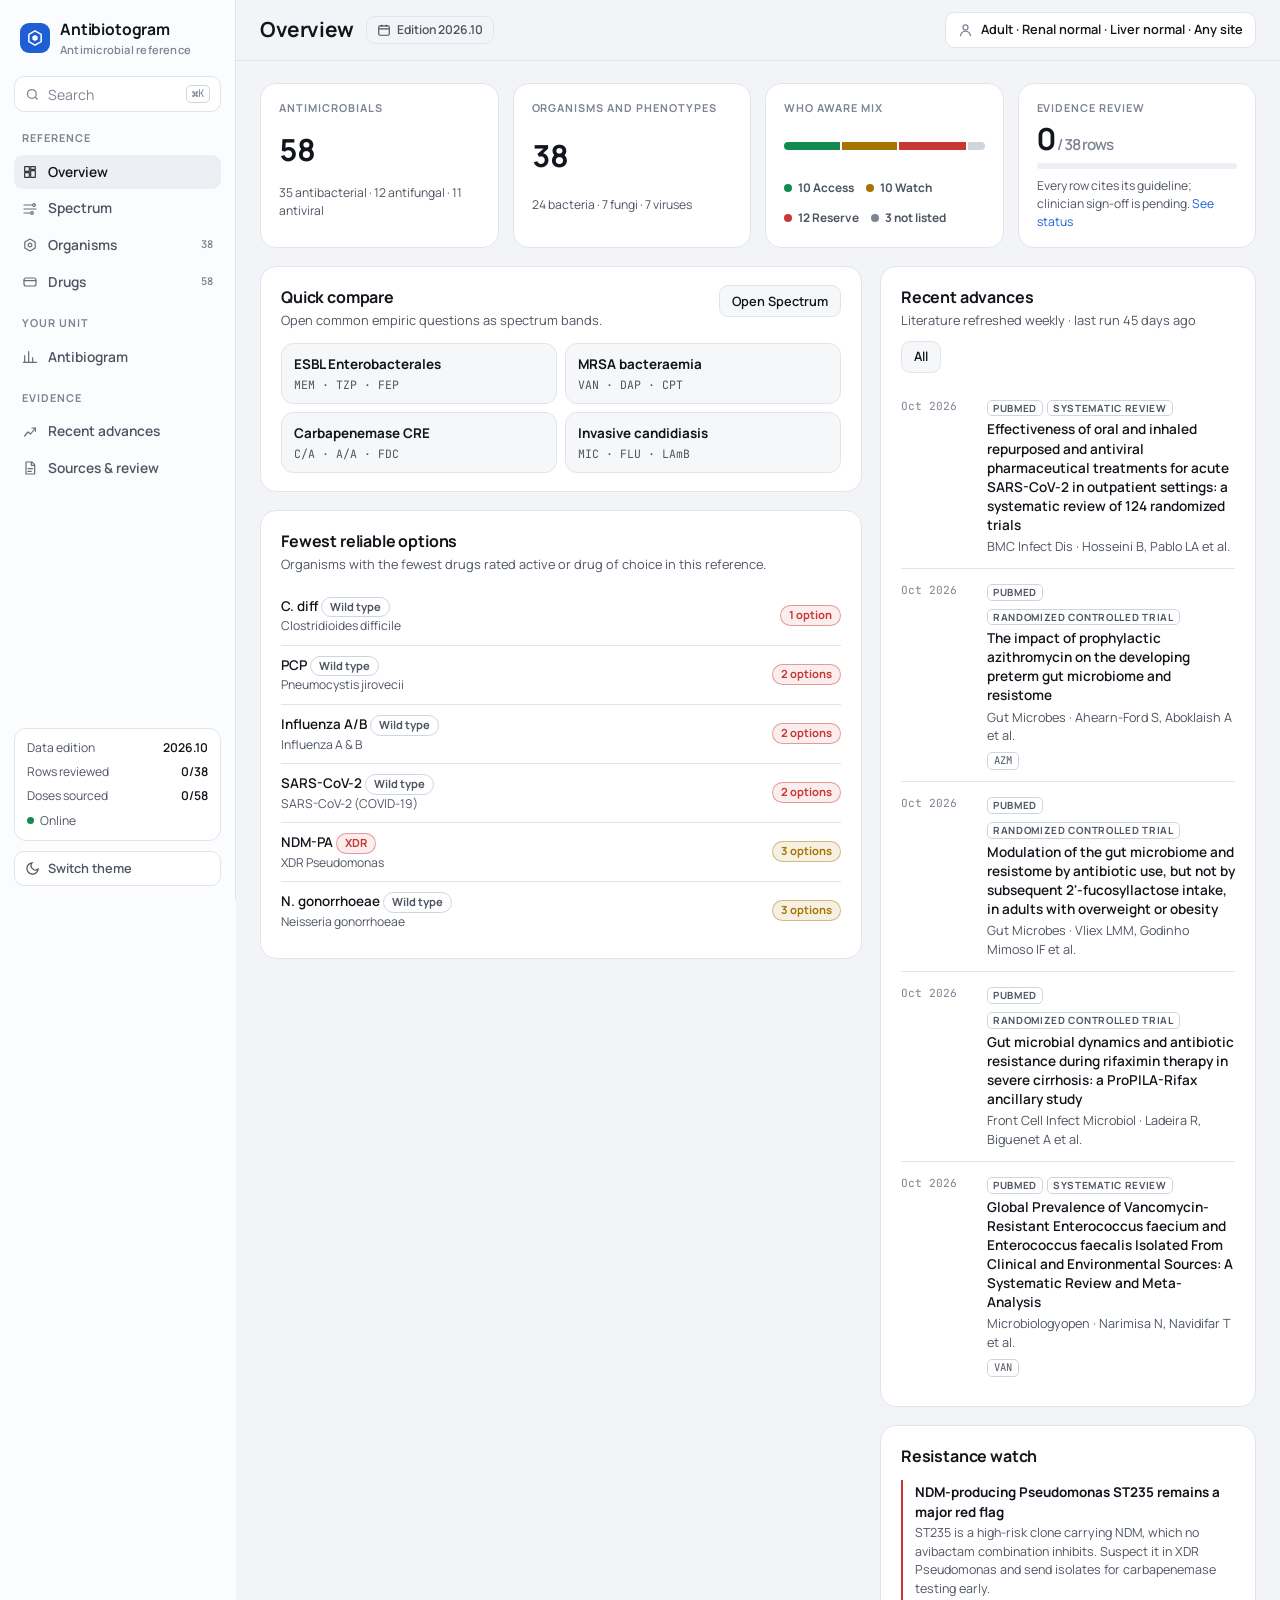
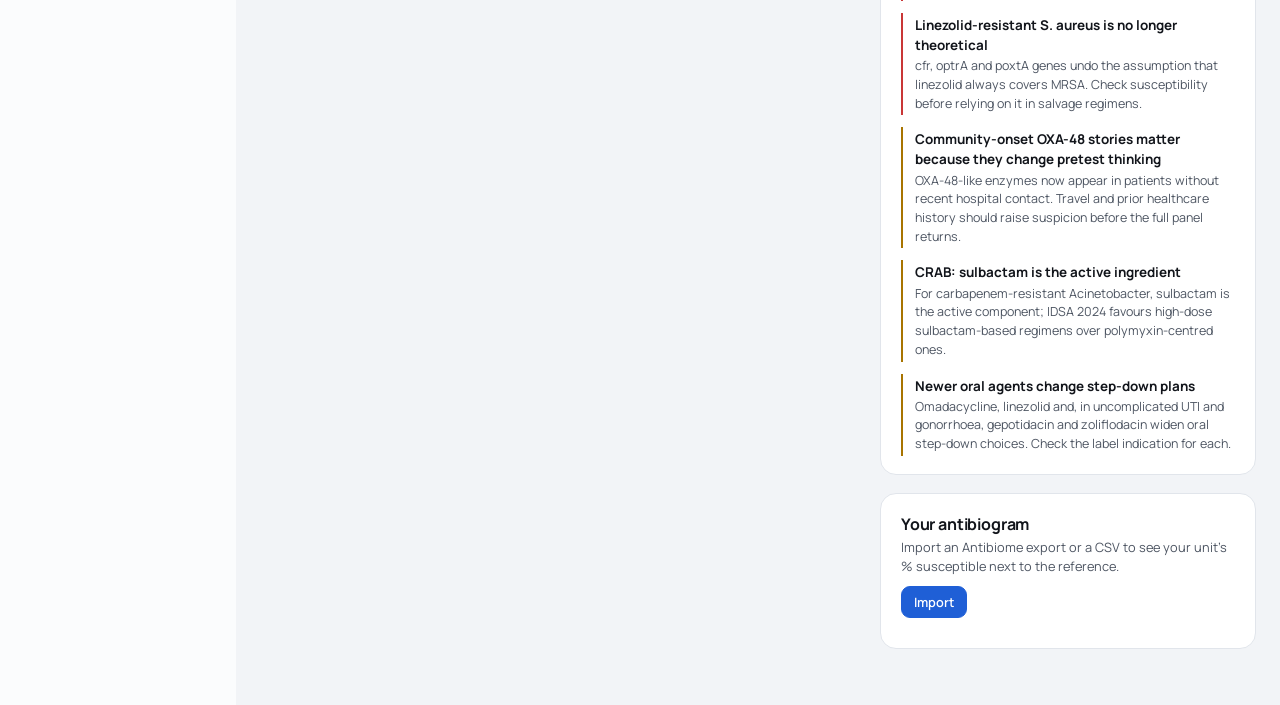
==== commit 6e49dbdf: "Redesign as a sourced, multi-view reference with data files and weekly updates - Split all data into" ====
--- a/index.html
+++ b/index.html
@@ -1,2611 +1,45 @@
-<!DOCTYPE html>
+<!doctype html>
 <html lang="en">
 <head>
-<meta charset="UTF-8">
-<meta name="viewport" content="width=device-width, initial-scale=1.0">
-<title>Antibiotic Hub</title>
+<meta charset="utf-8">
+<meta name="viewport" content="width=device-width, initial-scale=1, viewport-fit=cover">
+<title>Antibiotogram</title>
+<meta name="description" content="Sourced antimicrobial coverage reference: spectrum bands, organism maps, dosing schema and your unit's antibiogram.">
+<meta name="theme-color" content="#0b0c0f">
+<link rel="manifest" href="manifest.webmanifest">
+<link rel="icon" href="assets/icon.svg" type="image/svg+xml">
+<link rel="apple-touch-icon" href="assets/icon-192.png">
 <link rel="preconnect" href="https://fonts.googleapis.com">
 <link rel="preconnect" href="https://fonts.gstatic.com" crossorigin>
-<link href="https://fonts.googleapis.com/css2?family=Manrope:wght@400;500;600;700;800&family=JetBrains+Mono:wght@400;600&display=swap" rel="stylesheet">
-<style>
-  /* ═══════════════════════════════════════════════════════════════
-     DESIGN TOKENS — GitHub-inspired dark/light with cleaner palette
-  ═══════════════════════════════════════════════════════════════ */
-  :root {
-    /* Surfaces */
-    --bg:             #0d1117;
-    --surface:        rgba(22,27,34,0.72);
-    --surface-raised: rgba(28,33,40,0.78);
-    --border:         rgba(48,54,61,0.9);
-    --border-subtle:  rgba(33,38,45,0.9);
-    --border-strong:  #484f58;
-    /* Text */
-    --text:           #e6edf3;
-    --text-secondary: #8b949e;
-    --text-muted:     #6e7681;
-    /* Accents */
-    --accent:         #58a6ff;
-    --accent-hover:   #79c0ff;
-    --success:        #3fb950;
-    --success-subtle: rgba(63,185,80,0.12);
-    --warn:           #d29922;
-    --warn-subtle:    rgba(210,153,34,0.12);
-    --danger:         #f85149;
-    --danger-subtle:  rgba(248,81,73,0.12);
-    --violet:         #bc8cff;
-    --violet-subtle:  rgba(188,140,255,0.12);
-    --mint:           #3fb950;
-    /* Component tokens */
-    --shadow-sm: 0 1px 3px rgba(0,0,0,0.4);
-    --shadow-md: 0 4px 16px rgba(0,0,0,0.36);
-    --radius-sm: 8px;
-    --radius-md: 12px;
-    --radius-lg: 16px;
-    --mono: "JetBrains Mono", monospace;
-    --sans: "Manrope", sans-serif;
-    /* Interactive */
-    --btn-bg:        #21262d;
-    --btn-border:    #30363d;
-    --btn-hover-bg:  #30363d;
-    --active-bg:     rgba(56,139,253,0.14);
-    --active-border: rgba(88,166,255,0.4);
-    /* Inputs */
-    --input-bg:      #0d1117;
-    --input-border:  #30363d;
-    --input-focus-shadow: 0 0 0 3px rgba(56,139,253,0.25);
-  }
-
-  body.light-theme {
-    --bg:             #f6f8fa;
-    --surface:        rgba(255,255,255,0.72);
-    --surface-raised: rgba(246,248,250,0.78);
-    --border:         rgba(208,215,222,0.9);
-    --border-subtle:  rgba(234,238,242,0.9);
-    --border-strong:  #bbc0c4;
-    --text:           #1f2328;
-    --text-secondary: #57606a;
-    --text-muted:     #8c959f;
-    --accent:         #0969da;
-    --accent-hover:   #0550ae;
-    --success:        #1a7f37;
-    --success-subtle: rgba(26,127,55,0.10);
-    --warn:           #7d4e00;
-    --warn-subtle:    rgba(125,78,0,0.10);
-    --danger:         #cf222e;
-    --danger-subtle:  rgba(207,34,46,0.10);
-    --violet:         #8250df;
-    --violet-subtle:  rgba(130,80,223,0.10);
-    --mint:           #1a7f37;
-    --shadow-sm: 0 1px 3px rgba(31,35,40,0.1);
-    --shadow-md: 0 4px 16px rgba(140,149,159,0.15);
-    --btn-bg:        #f6f8fa;
-    --btn-border:    #d0d7de;
-    --btn-hover-bg:  #eaeef2;
-    --active-bg:     rgba(9,105,218,0.10);
-    --active-border: rgba(9,105,218,0.3);
-    --input-bg:      #ffffff;
-    --input-border:  #d0d7de;
-    --input-focus-shadow: 0 0 0 3px rgba(9,105,218,0.18);
-  }
-
-  /* ─── Reset & base ──────────────────────────────────────────── */
-  *, *::before, *::after { box-sizing: border-box; margin: 0; padding: 0; }
-  html { scroll-behavior: smooth; font-size: 16px; }
-
-  body {
-    min-height: 100vh;
-    background-color: var(--bg);
-    color: var(--text);
-    font-family: var(--sans);
-    line-height: 1.6;
-    -webkit-font-smoothing: antialiased;
-    transition: background-color 0.2s, color 0.2s;
-  }
-
-  a { color: var(--accent); text-decoration: none; }
-  a:hover { text-decoration: underline; color: var(--accent-hover); }
-
-  /* ─── Canvas background ─────────────────────────────────────── */
-  #bg-canvas {
-    position: fixed;
-    inset: 0;
-    width: 100%;
-    height: 100%;
-    pointer-events: none;
-    z-index: 0;
-    opacity: 0.8;
-  }
-
-  /* ─── Glassmorphism: backdrop-filter on key surfaces ──────── */
-  .top-bar, .panel, .matrix-shell, .detail-card,
-  .card, .news-card, .visual-scroll, .combo-scroll,
-  .footnote, .empty-state, .hover-tooltip {
-    -webkit-backdrop-filter: blur(10px) saturate(130%);
-    backdrop-filter: blur(10px) saturate(130%);
-  }
-
-  /* ─── App shell ─────────────────────────────────────────────── */
-  .app-shell {
-    position: relative;
-    z-index: 1;
-    width: min(1320px, calc(100vw - 32px));
-    margin: 0 auto;
-    padding: 20px 0 48px;
-  }
-
-  /* ─── Top bar / nav ─────────────────────────────────────────── */
-  .top-bar {
-    display: flex;
-    align-items: center;
-    gap: 8px;
-    padding: 0 0 20px;
-    border-bottom: 1px solid var(--border-subtle);
-    margin-bottom: 24px;
-    flex-wrap: wrap;
-  }
-
-  .logo-mark {
-    display: flex;
-    align-items: center;
-    gap: 10px;
-    margin-right: 12px;
-  }
-
-  .logo-icon {
-    width: 32px;
-    height: 32px;
-    border-radius: 8px;
-    background: linear-gradient(135deg, #388bfd 0%, #bc8cff 100%);
-    display: flex;
-    align-items: center;
-    justify-content: center;
-    font-size: 16px;
-    flex-shrink: 0;
-  }
-
-  .logo-text {
-    font-size: 1rem;
-    font-weight: 800;
-    letter-spacing: -0.02em;
-    color: var(--text);
-  }
-
-  .top-divider {
-    width: 1px;
-    height: 20px;
-    background: var(--border);
-    margin: 0 4px;
-    flex-shrink: 0;
-  }
-
-  .nav-tabs {
-    display: flex;
-    gap: 2px;
-    flex: 1;
-    flex-wrap: wrap;
-  }
-
-  .tab-button {
-    appearance: none;
-    border: none;
-    background: transparent;
-    color: var(--text-secondary);
-    padding: 6px 12px;
-    border-radius: var(--radius-sm);
-    font: 600 0.875rem/1.4 var(--sans);
-    cursor: pointer;
-    transition: background 0.12s, color 0.12s;
-    white-space: nowrap;
-  }
-
-  .tab-button:hover { background: var(--btn-hover-bg); color: var(--text); }
-
-  .tab-button.is-active {
-    background: var(--active-bg);
-    color: var(--accent-hover);
-  }
-
-  .theme-toggle {
-    margin-left: auto;
-    padding: 6px 12px;
-    border-radius: var(--radius-sm);
-    border: 1px solid var(--border);
-    background: var(--btn-bg);
-    color: var(--text-secondary);
-    font: 600 0.8rem/1.4 var(--sans);
-    cursor: pointer;
-    transition: background 0.12s, color 0.12s;
-    flex-shrink: 0;
-  }
-  .theme-toggle:hover { background: var(--btn-hover-bg); color: var(--text); }
-
-  /* ─── Hero banner ───────────────────────────────────────────── */
-  .hero {
-    padding: 22px 0 18px;
-    margin-bottom: 18px;
-    border-bottom: 1px solid var(--border-subtle);
-  }
-
-  .hero-title-row {
-    display: flex;
-    align-items: center;
-    justify-content: space-between;
-    gap: 16px;
-    flex-wrap: wrap;
-    margin-bottom: 8px;
-  }
-
-  .hero h1 {
-    font-size: clamp(1.35rem, 2.6vw, 1.9rem);
-    font-weight: 800;
-    letter-spacing: -0.04em;
-    line-height: 1.1;
-    margin: 0;
-    background: linear-gradient(120deg, var(--text) 0%, var(--text-secondary) 100%);
-    -webkit-background-clip: text;
-    -webkit-text-fill-color: transparent;
-    background-clip: text;
-  }
-
-  .hero-stat-row {
-    display: flex;
-    gap: 28px;
-    align-items: center;
-    flex-shrink: 0;
-  }
-
-  .hero-stat {
-    display: flex;
-    flex-direction: column;
-    align-items: center;
-    text-align: center;
-  }
-
-  .hero-stat strong {
-    font-size: 1.4rem;
-    font-weight: 800;
-    letter-spacing: -0.05em;
-    line-height: 1;
-    color: var(--accent-hover);
-  }
-
-  .hero-stat span {
-    font: 700 0.6rem/1 var(--mono);
-    color: var(--text-muted);
-    text-transform: uppercase;
-    letter-spacing: 0.06em;
-    margin-top: 3px;
-  }
-
-  .hero-sub {
-    color: var(--text-secondary);
-    font-size: 0.875rem;
-    line-height: 1.6;
-    margin: 0 0 12px;
-  }
-
-  .hero-chips {
-    display: flex;
-    flex-wrap: wrap;
-    gap: 6px;
-  }
-
-  .hero-chip {
-    display: inline-flex;
-    align-items: center;
-    gap: 4px;
-    padding: 3px 9px;
-    border-radius: 6px;
-    border: 1px solid var(--border);
-    background: var(--surface-raised);
-    color: var(--text-muted);
-    font-size: 0.76rem;
-    font-weight: 600;
-  }
-
-  /* ─── Panels ────────────────────────────────────────────────── */
-  .tab-panel { display: none; }
-  .tab-panel.is-active { display: block; }
-
-  .panel {
-    border: 1px solid var(--border);
-    border-radius: var(--radius-lg);
-    background: var(--surface);
-    padding: 20px 22px;
-    box-shadow: var(--shadow-sm);
-  }
-  .panel + .panel { margin-top: 14px; }
-
-  .panel-head {
-    display: flex;
-    align-items: flex-start;
-    justify-content: space-between;
-    gap: 16px;
-    margin-bottom: 16px;
-    flex-wrap: wrap;
-  }
-
-  .panel-head h2 {
-    font-size: 1.1rem;
-    font-weight: 700;
-    letter-spacing: -0.02em;
-    color: var(--text);
-  }
-
-  .panel-head h3 {
-    font-size: 0.95rem;
-    font-weight: 700;
-    color: var(--text);
-  }
-
-  .panel-copy {
-    color: var(--text-secondary);
-    font-size: 0.875rem;
-    line-height: 1.6;
-    margin-top: 4px;
-  }
-
-  /* ─── Section label ─────────────────────────────────────────── */
-  .section-label {
-    font: 700 0.7rem/1 var(--mono);
-    text-transform: uppercase;
-    letter-spacing: 0.08em;
-    color: var(--text-muted);
-    margin-bottom: 8px;
-  }
-
-  /* ─── Controls (input, select, buttons) ─────────────────────── */
-  label {
-    display: block;
-    font: 600 0.8rem/1 var(--sans);
-    color: var(--text-muted);
-    margin-bottom: 6px;
-    text-transform: uppercase;
-    letter-spacing: 0.04em;
-  }
-
-  input, select {
-    width: 100%;
-    border: 1px solid var(--input-border);
-    border-radius: var(--radius-sm);
-    background: var(--input-bg);
-    color: var(--text);
-    padding: 8px 12px;
-    font: 500 0.9rem/1.4 var(--sans);
-    outline: none;
-    transition: border-color 0.15s, box-shadow 0.15s;
-  }
-
-  input::placeholder { color: var(--text-muted); }
-  input:focus, select:focus {
-    border-color: var(--accent);
-    box-shadow: var(--input-focus-shadow);
-  }
-
-  .filter-button, .scope-btn {
-    appearance: none;
-    border: 1px solid var(--btn-border);
-    background: var(--btn-bg);
-    color: var(--text-secondary);
-    padding: 5px 11px;
-    border-radius: var(--radius-sm);
-    font: 600 0.82rem/1.4 var(--sans);
-    cursor: pointer;
-    transition: background 0.12s, color 0.12s, border-color 0.12s;
-    white-space: nowrap;
-  }
-
-  .filter-button:hover, .scope-btn:hover { background: var(--btn-hover-bg); color: var(--text); }
-
-  .filter-button.is-active, .scope-btn.is-active {
-    border-color: var(--active-border);
-    background: var(--active-bg);
-    color: var(--accent-hover);
-  }
-
-  .toolbar {
-    display: grid;
-    grid-template-columns: minmax(200px, 1fr) auto;
-    gap: 14px;
-    align-items: start;
-    margin-bottom: 14px;
-  }
-
-  .toolbar-stack { display: flex; flex-direction: column; gap: 10px; }
-
-  .chip-row, .detail-chip-row {
-    display: flex;
-    flex-wrap: wrap;
-    gap: 6px;
-  }
-
-  /* ─── Drug scope toggle ─────────────────────────────────────── */
-  .scope-row {
-    display: flex;
-    align-items: center;
-    gap: 6px;
-    flex-wrap: wrap;
-    padding: 10px 14px;
-    border: 1px solid var(--border-subtle);
-    border-radius: var(--radius-sm);
-    background: var(--surface-raised);
-    margin-bottom: 16px;
-  }
-
-  .scope-label {
-    font: 700 0.7rem/1 var(--mono);
-    text-transform: uppercase;
-    letter-spacing: 0.06em;
-    color: var(--text-muted);
-    margin-right: 4px;
-  }
-
-  /* ─── Spectrum layout ───────────────────────────────────────── */
-  .spectrum-layout {
-    display: grid;
-    grid-template-columns: 300px minmax(0, 1fr);
-    gap: 14px;
-    align-items: start;
-  }
-
-  /* ─── Organism list ─────────────────────────────────────────── */
-  .organism-list {
-    display: flex;
-    flex-direction: column;
-    gap: 4px;
-  }
-
-  .organism-card {
-    appearance: none;
-    width: 100%;
-    text-align: left;
-    border: 1px solid transparent;
-    border-radius: var(--radius-sm);
-    background: transparent;
-    padding: 10px 12px;
-    cursor: pointer;
-    transition: background 0.1s, border-color 0.1s;
-  }
-
-  .organism-card:hover {
-    background: var(--surface-raised);
-    border-color: var(--border-subtle);
-  }
-
-  .organism-card.is-active {
-    border-color: var(--active-border);
-    background: var(--active-bg);
-  }
-
-  .ocard-top {
-    display: flex;
-    align-items: center;
-    justify-content: space-between;
-    gap: 8px;
-    margin-bottom: 2px;
-  }
-
-  .ocard-name {
-    font-size: 0.88rem;
-    font-weight: 700;
-    font-style: italic;
-    color: var(--text);
-    margin: 0;
-    white-space: nowrap;
-    overflow: hidden;
-    text-overflow: ellipsis;
-  }
-
-  .ocard-abbr {
-    font: 700 0.68rem/1 var(--mono);
-    color: var(--text-muted);
-    white-space: nowrap;
-  }
-
-  .ocard-drugs {
-    display: flex;
-    flex-wrap: wrap;
-    gap: 4px;
-    margin-top: 5px;
-  }
-
-  .ocard-drug-tag {
-    font: 700 0.64rem/1.2 var(--mono);
-    padding: 2px 6px;
-    border-radius: 4px;
-    background: var(--success-subtle);
-    color: var(--success);
-    border: 1px solid rgba(63,185,80,0.18);
-  }
-
-  /* Group header in organism list */
-  .org-group-header {
-    padding: 8px 12px 4px;
-    font: 700 0.68rem/1 var(--mono);
-    text-transform: uppercase;
-    letter-spacing: 0.08em;
-    color: var(--text-muted);
-    border-bottom: 1px solid var(--border-subtle);
-    margin-bottom: 2px;
-    margin-top: 8px;
-  }
-  .org-group-header:first-child { margin-top: 0; }
-
-  /* ─── Detail pane ───────────────────────────────────────────── */
-  .detail-pane {
-    position: sticky;
-    top: 12px;
-  }
-
-  .detail-card {
-    border: 1px solid var(--border);
-    border-radius: var(--radius-lg);
-    background: var(--surface);
-    overflow: hidden;
-  }
-
-  .detail-header {
-    padding: 16px 18px;
-    border-bottom: 1px solid var(--border-subtle);
-    background: var(--surface-raised);
-  }
-
-  .detail-header-top {
-    display: flex;
-    align-items: flex-start;
-    justify-content: space-between;
-    gap: 10px;
-    margin-bottom: 8px;
-  }
-
-  .detail-name {
-    font-size: 1.05rem;
-    font-weight: 700;
-    font-style: italic;
-    color: var(--text);
-    margin: 0;
-    line-height: 1.3;
-  }
-
-  .detail-abbr {
-    font: 700 0.72rem/1.4 var(--mono);
-    color: var(--text-muted);
-    margin-bottom: 2px;
-    text-transform: uppercase;
-    letter-spacing: 0.04em;
-  }
-
-  .detail-desc {
-    color: var(--text-secondary);
-    font-size: 0.835rem;
-    line-height: 1.6;
-    margin-top: 6px;
-  }
-
-  .detail-body { padding: 16px 18px; }
-
-  .detail-section { margin-bottom: 18px; }
-  .detail-section:last-child { margin-bottom: 0; }
-
-  .detail-section-title {
-    font: 700 0.7rem/1 var(--mono);
-    text-transform: uppercase;
-    letter-spacing: 0.06em;
-    color: var(--text-muted);
-    margin-bottom: 8px;
-    display: flex;
-    align-items: center;
-    gap: 6px;
-  }
-
-  .detail-section-title::after {
-    content: "";
-    flex: 1;
-    height: 1px;
-    background: var(--border-subtle);
-  }
-
-  .detail-drugs {
-    display: flex;
-    flex-direction: column;
-    gap: 6px;
-  }
-
-  .drug-row {
-    display: flex;
-    align-items: center;
-    gap: 10px;
-    padding: 8px 10px;
-    border-radius: var(--radius-sm);
-    border: 1px solid var(--border-subtle);
-    background: var(--surface-raised);
-    transition: border-color 0.1s;
-  }
-
-  .drug-row:hover { border-color: var(--border); }
-
-  .drug-row-code {
-    flex-shrink: 0;
-    width: 32px;
-    height: 22px;
-    border-radius: 4px;
-    display: flex;
-    align-items: center;
-    justify-content: center;
-    font: 700 0.64rem/1 var(--mono);
-  }
-
-  .drug-row-code.code-FD { background: rgba(63,185,80,0.22); color: var(--success); }
-  .drug-row-code.code-F  { background: var(--success-subtle); color: var(--success); }
-  .drug-row-code.code-P  { background: var(--warn-subtle); color: var(--warn); }
-  .drug-row-code.code-V  { background: rgba(210,153,34,0.08); color: var(--warn); }
-  .drug-row-code.code-C  { background: rgba(56,139,253,0.14); color: var(--accent-hover); }
-  .drug-row-code.code-I  { background: rgba(56,139,253,0.08); color: var(--accent); }
-
-  .drug-row-info { flex: 1; min-width: 0; }
-  .drug-row-name { font-size: 0.84rem; font-weight: 700; color: var(--text); }
-  .drug-row-meta { font-size: 0.75rem; color: var(--text-muted); margin-top: 1px; }
-
-  .drug-row-tag {
-    flex-shrink: 0;
-    padding: 2px 7px;
-    border-radius: 4px;
-    font: 700 0.65rem/1.4 var(--mono);
-  }
-  .drug-row-tag.doc { background: rgba(63,185,80,0.18); color: var(--success); }
-  .drug-row-tag.partial { background: var(--warn-subtle); color: var(--warn); }
-  .drug-row-tag.combo { background: rgba(56,139,253,0.14); color: var(--accent-hover); }
-
-  /* ─── Badges & tags ─────────────────────────────────────────── */
-  .badge, .tag, .timeline-badge {
-    display: inline-flex;
-    align-items: center;
-    padding: 3px 8px;
-    border-radius: 999px;
-    border: 1px solid transparent;
-    font: 700 0.7rem/1.4 var(--mono);
-    text-transform: uppercase;
-    letter-spacing: 0.04em;
-    white-space: nowrap;
-  }
-
-  .badge-gpos     { background: var(--violet-subtle);  color: var(--violet); border-color: rgba(188,140,255,0.22); }
-  .badge-gneg     { background: rgba(56,139,253,0.12); color: var(--accent-hover); border-color: rgba(56,139,253,0.22); }
-  .badge-anaerobe { background: var(--success-subtle); color: var(--success); border-color: rgba(63,185,80,0.22); }
-  .badge-atypical { background: var(--warn-subtle);    color: var(--warn);    border-color: rgba(210,153,34,0.22); }
-  .badge-fungal   { background: rgba(188,140,255,0.14); color: var(--violet); border-color: rgba(188,140,255,0.28); }
-  .badge-viral    { background: rgba(63,185,80,0.12);  color: var(--mint);   border-color: rgba(63,185,80,0.26); }
-  .tag-mdr        { background: var(--danger-subtle);  color: var(--danger); border-color: rgba(248,81,73,0.22); }
-  .tag-new        { background: var(--success-subtle); color: var(--success); border-color: rgba(63,185,80,0.22); }
-  .tag-emerging   { background: var(--warn-subtle);    color: var(--warn);   border-color: rgba(210,153,34,0.22); }
-  .tag-sepsis     { background: var(--danger-subtle);  color: var(--danger); border-color: rgba(248,81,73,0.22); }
-
-  /* ─── Kicker / label text ───────────────────────────────────── */
-  .kicker {
-    font: 700 0.68rem/1 var(--mono);
-    text-transform: uppercase;
-    letter-spacing: 0.06em;
-    color: var(--text-muted);
-    margin-bottom: 2px;
-  }
-
-  /* ─── Matrix table ──────────────────────────────────────────── */
-  .matrix-shell {
-    border: 1px solid var(--border);
-    border-radius: var(--radius-lg);
-    background: var(--surface);
-    padding: 16px 18px;
-    margin-top: 14px;
-    box-shadow: var(--shadow-sm);
-  }
-
-  .matrix-shell summary {
-    cursor: pointer;
-    font: 700 0.875rem/1.4 var(--sans);
-    color: var(--text-secondary);
-    padding: 2px 0;
-    user-select: none;
-  }
-
-  .matrix-shell summary:hover { color: var(--text); }
-  .matrix-wrap { overflow: auto; margin-top: 14px; border-radius: var(--radius-md); border: 1px solid var(--border); }
-
-  table {
-    width: 100%;
-    border-collapse: separate;
-    border-spacing: 0;
-    min-width: 1080px;
-    font-size: 0.82rem;
-  }
-
-  th, td {
-    border-bottom: 1px solid var(--border-subtle);
-    border-right: 1px solid var(--border-subtle);
-    padding: 0;
-    text-align: center;
-    background: var(--surface);
-  }
-
-  th {
-    position: sticky;
-    top: 0;
-    z-index: 2;
-    padding: 9px 8px;
-    background: var(--surface-raised);
-    color: var(--text-muted);
-    font: 700 0.68rem/1.3 var(--mono);
-    text-transform: uppercase;
-    letter-spacing: 0.04em;
-  }
-
-  th:first-child, td:first-child {
-    position: sticky;
-    left: 0;
-    z-index: 1;
-    background: var(--surface);
-  }
-
-  th:first-child { z-index: 3; background: var(--surface-raised); }
-
-  .matrix-name {
-    min-width: 240px;
-    padding: 10px 13px;
-    text-align: left;
-  }
-
-  .matrix-code {
-    width: 38px;
-    min-width: 38px;
-    height: 38px;
-    font: 700 0.72rem/1 var(--mono);
-  }
-
-  .code-FD { background: rgba(63,185,80,0.2);  color: var(--success); }
-  .code-F  { background: rgba(63,185,80,0.1);  color: var(--success); }
-  .code-P  { background: var(--warn-subtle);   color: var(--warn); }
-  .code-V  { background: rgba(210,153,34,0.07); color: var(--warn); }
-  .code-C  { background: rgba(56,139,253,0.12); color: var(--accent-hover); }
-  .code-I  { background: rgba(56,139,253,0.07); color: var(--accent); }
-  .code-N  { color: var(--border-strong); }
-
-  /* ─── Visual spectrum ───────────────────────────────────────── */
-  .visual-legend {
-    display: flex;
-    flex-wrap: wrap;
-    gap: 6px;
-    margin-bottom: 12px;
-  }
-
-  .legend-pill {
-    display: inline-flex;
-    align-items: center;
-    gap: 6px;
-    padding: 4px 10px;
-    border-radius: 999px;
-    border: 1px solid var(--border);
-    background: var(--surface-raised);
-    color: var(--text-muted);
-    font: 700 0.72rem/1 var(--mono);
-    text-transform: uppercase;
-    letter-spacing: 0.04em;
-  }
-
-  .legend-pill strong { color: var(--text); }
-
-  .visual-scroll {
-    overflow: auto;
-    border: 1px solid var(--border);
-    border-radius: var(--radius-lg);
-    background: var(--surface);
-  }
-
-  .visual-grid { min-width: 1280px; padding: 14px; }
-
-  .visual-header-row, .visual-row {
-    display: flex;
-    gap: 5px;
-    align-items: stretch;
-  }
-
-  .visual-header-row {
-    position: sticky;
-    top: 0;
-    z-index: 4;
-    padding-bottom: 10px;
-    margin-bottom: 6px;
-    background: linear-gradient(180deg, var(--surface) 80%, transparent 100%);
-  }
-
-  .visual-name-spacer, .visual-name-button { width: 240px; min-width: 240px; }
-
-  .visual-drug-label {
-    width: 40px;
-    min-width: 40px;
-    height: 90px;
-    padding: 6px 4px;
-    border: 1px solid var(--border);
-    border-radius: var(--radius-sm);
-    background: var(--surface-raised);
-    color: var(--text-muted);
-    display: flex;
-    align-items: center;
-    justify-content: center;
-    writing-mode: vertical-rl;
-    transform: rotate(180deg);
-    font: 700 0.68rem/1 var(--mono);
-    text-transform: uppercase;
-    letter-spacing: 0.04em;
-  }
-
-  .visual-drug-label.is-legacy {
-    border-style: dashed;
-    background: var(--warn-subtle);
-    color: var(--warn);
-  }
-
-  .visual-group-divider {
-    display: flex;
-    align-items: center;
-    gap: 10px;
-    margin: 14px 0 8px;
-  }
-
-  .visual-group-divider h3 {
-    margin: 0;
-    font-size: 0.78rem;
-    font-weight: 700;
-    text-transform: uppercase;
-    letter-spacing: 0.08em;
-    color: var(--text-muted);
-    white-space: nowrap;
-  }
-
-  .visual-group-divider .line {
-    flex: 1;
-    height: 1px;
-    background: var(--border-subtle);
-  }
-
-  .visual-name-button {
-    appearance: none;
-    border: 1px solid var(--border-subtle);
-    border-radius: var(--radius-sm);
-    background: var(--surface-raised);
-    padding: 9px 12px;
-    text-align: left;
-    cursor: pointer;
-    transition: background 0.1s, border-color 0.1s;
-  }
-
-  .visual-name-button:hover { background: var(--btn-hover-bg); border-color: var(--border); }
-  .visual-name-button.is-active { border-color: var(--active-border); background: var(--active-bg); }
-
-  .visual-name-button em { display: block; font-style: italic; font-weight: 700; color: var(--text); font-size: 0.84rem; }
-  .visual-name-button small { display: block; margin-top: 3px; color: var(--text-muted); font-size: 0.75rem; }
-
-  .visual-activity-cell {
-    width: 40px;
-    min-width: 40px;
-    height: 40px;
-    border-radius: var(--radius-sm);
-    border: 1px solid var(--border-subtle);
-    display: flex;
-    align-items: center;
-    justify-content: center;
-    font: 700 0.68rem/1 var(--mono);
-    background: var(--surface-raised);
-    color: var(--text-muted);
-  }
-
-  .visual-activity-cell.code-FD,
-  .visual-activity-cell.code-F  { background: rgba(63,185,80,0.12); }
-  .visual-activity-cell.code-P,
-  .visual-activity-cell.code-V  { background: var(--warn-subtle); }
-  .visual-activity-cell.code-C,
-  .visual-activity-cell.code-I  { background: rgba(56,139,253,0.1); }
-
-  /* ─── Cards ─────────────────────────────────────────────────── */
-  .card-grid    { display: grid; grid-template-columns: repeat(auto-fill, minmax(270px, 1fr)); gap: 12px; }
-  .timeline-grid, .notes-grid { display: grid; grid-template-columns: repeat(auto-fill, minmax(280px, 1fr)); gap: 12px; }
-
-  .card, .timeline-card, .note-card, .pair-card {
-    padding: 16px 18px;
-    border: 1px solid var(--border);
-    border-radius: var(--radius-lg);
-    background: var(--surface);
-  }
-
-  .card { box-shadow: var(--shadow-sm); transition: box-shadow 0.15s, border-color 0.15s; }
-  .card:hover { box-shadow: var(--shadow-md); border-color: var(--border-strong); }
-
-  .profile-top, .timeline-top, .pair-top {
-    display: flex;
-    align-items: flex-start;
-    justify-content: space-between;
-    gap: 12px;
-    margin-bottom: 10px;
-    flex-wrap: wrap;
-  }
-
-  .profile-name { font-size: 0.95rem; font-weight: 700; color: var(--text); margin: 2px 0 0; }
-  .body-copy, .pair-copy, .detail-summary { color: var(--text-secondary); font-size: 0.875rem; line-height: 1.65; }
-  .profile-section { margin-top: 12px; }
-  .profile-section strong { font-size: 0.8rem; text-transform: uppercase; letter-spacing: 0.04em; color: var(--text-muted); font-weight: 700; }
-  .profile-section .body-copy { margin-top: 4px; }
-  .profile-meta { display: flex; flex-wrap: wrap; gap: 6px; margin-top: 10px; }
-
-  .meta-chip {
-    display: inline-flex;
-    align-items: center;
-    padding: 3px 8px;
-    border-radius: 5px;
-    background: var(--surface-raised);
-    border: 1px solid var(--border);
-    color: var(--text-muted);
-    font: 600 0.72rem/1.4 var(--mono);
-  }
-
-  .chip {
-    display: inline-flex;
-    align-items: center;
-    padding: 3px 8px;
-    border-radius: 5px;
-    background: var(--surface-raised);
-    border: 1px solid var(--border);
-    color: var(--text-secondary);
-    font-size: 0.78rem;
-    font-weight: 600;
-  }
-
-  .code-pair {
-    display: inline-flex;
-    align-items: center;
-    padding: 4px 10px;
-    border-radius: 999px;
-    background: rgba(56,139,253,0.14);
-    color: var(--accent-hover);
-    border: 1px solid rgba(56,139,253,0.22);
-    font: 700 0.78rem/1 var(--mono);
-  }
-
-  .timeline-badge {
-    background: rgba(56,139,253,0.12);
-    color: var(--accent-hover);
-    border-color: rgba(56,139,253,0.20);
-    flex-shrink: 0;
-  }
-
-  .note-card.danger { border-color: rgba(248,81,73,0.3); background: rgba(248,81,73,0.04); }
-  .note-card.warn   { border-color: rgba(210,153,34,0.3); background: rgba(210,153,34,0.04); }
-  .note-card.info   { border-color: rgba(56,139,253,0.3); background: rgba(56,139,253,0.04); }
-  .note-card.new    { border-color: rgba(63,185,80,0.3);  background: rgba(63,185,80,0.04); }
-
-  /* ─── Combination builder ───────────────────────────────────── */
-  .combo-layout { display: grid; grid-template-columns: minmax(270px,320px) minmax(0,1fr); gap: 14px; align-items: start; }
-  @media (max-width: 960px) { .combo-layout { grid-template-columns: 1fr; } }
-
-  .combo-scroll { overflow-x: auto; border: 1px solid var(--border); border-radius: var(--radius-md); background: var(--surface); }
-  .combo-cov-table { width: 100%; border-collapse: collapse; font-size: 0.82rem; min-width: 480px; }
-  .combo-cov-table th {
-    padding: 9px 11px; background: var(--surface-raised); color: var(--text-muted);
-    font: 700 0.68rem/1.2 var(--mono); text-transform: uppercase; letter-spacing: 0.04em;
-    border-bottom: 1px solid var(--border); text-align: center;
-    position: sticky; top: 0; z-index: 2;
-  }
-  .combo-cov-table th:first-child { text-align: left; min-width: 170px; z-index: 3; }
-  .combo-cov-table td { padding: 7px 10px; border-bottom: 1px solid var(--border-subtle); text-align: center; vertical-align: middle; }
-  .combo-cov-table td.org-td { text-align: left; font-style: italic; font-weight: 600; color: var(--text); font-size: 0.84rem; }
-  .cpill { display: inline-flex; align-items: center; justify-content: center; min-width: 32px; height: 22px; padding: 0 5px; border-radius: 4px; font: 700 0.65rem/1 var(--mono); border: 1px solid transparent; }
-  .cpill-doc  { background: rgba(63,185,80,0.22);  color: var(--success); }
-  .cpill-act  { background: var(--success-subtle); color: var(--success); }
-  .cpill-par  { background: var(--warn-subtle);    color: var(--warn); }
-  .cpill-var  { background: rgba(210,153,34,0.08); color: var(--warn); }
-  .cpill-com  { background: rgba(56,139,253,0.12); color: var(--accent-hover); }
-  .cpill-none { background: transparent; color: var(--text-muted); border-color: var(--border); }
-  .ccell-syn   { display:inline-block; background: rgba(56,139,253,0.16); color: var(--accent-hover); border-radius:4px; padding:2px 6px; font:700 0.65rem var(--mono); }
-  .ccell-broad { display:inline-block; background: var(--success-subtle);  color: var(--success);      border-radius:4px; padding:2px 6px; font:700 0.65rem var(--mono); }
-  .ccell-redun { display:inline-block; background: var(--warn-subtle);     color: var(--warn);          border-radius:4px; padding:2px 6px; font:700 0.65rem var(--mono); }
-  .ccell-none  { color: var(--text-muted); font: 0.68rem var(--mono); }
-
-  .combo-rating { display: inline-flex; align-items: center; gap: 6px; padding: 6px 12px; border-radius: 999px; font: 700 0.78rem/1 var(--mono); text-transform: uppercase; letter-spacing: 0.04em; }
-  .rating-syn  { background: rgba(56,139,253,0.14); color: var(--accent-hover); border: 1px solid rgba(56,139,253,0.24); }
-  .rating-brd  { background: var(--success-subtle); color: var(--success);       border: 1px solid rgba(63,185,80,0.24); }
-  .rating-red  { background: var(--warn-subtle);    color: var(--warn);           border: 1px solid rgba(210,153,34,0.22); }
-  .rating-cau  { background: var(--danger-subtle);  color: var(--danger);         border: 1px solid rgba(248,81,73,0.22); }
-
-  .combo-stats { display: flex; gap: 10px; flex-wrap: wrap; margin-top: 12px; }
-  .combo-stat { flex: 1 1 80px; padding: 10px; border-radius: var(--radius-sm); border: 1px solid var(--border); background: var(--surface-raised); text-align: center; }
-  .combo-stat strong { display: block; font-size: 1.5rem; letter-spacing: -0.04em; line-height: 1; margin-bottom: 3px; }
-  .combo-stat span { font-size: 0.68rem; color: var(--text-muted); text-transform: uppercase; letter-spacing: 0.04em; font-family: var(--mono); }
-
-  /* ─── News ──────────────────────────────────────────────────── */
-  .news-grid { display: grid; grid-template-columns: repeat(auto-fill, minmax(280px, 1fr)); gap: 12px; }
-  .news-card {
-    padding: 16px; border: 1px solid var(--border); border-radius: var(--radius-lg);
-    background: var(--surface); display: flex; flex-direction: column; gap: 8px;
-    transition: box-shadow 0.15s, border-color 0.15s;
-  }
-  .news-card:hover { box-shadow: var(--shadow-md); border-color: var(--border-strong); }
-  .news-source { font: 700 0.68rem/1 var(--mono); text-transform: uppercase; letter-spacing: 0.06em; padding: 2px 8px; border-radius: 999px; border: 1px solid; width: fit-content; }
-  .ns-who    { color: var(--accent-hover);  background: rgba(56,139,253,0.1);   border-color: rgba(56,139,253,0.22); }
-  .ns-cdc    { color: var(--danger);        background: var(--danger-subtle);   border-color: rgba(248,81,73,0.22); }
-  .ns-fda    { color: var(--violet);        background: var(--violet-subtle);   border-color: rgba(188,140,255,0.22); }
-  .ns-pubmed { color: var(--mint);          background: var(--success-subtle);  border-color: rgba(63,185,80,0.22); }
-  .ns-idsa   { color: var(--warn);          background: var(--warn-subtle);     border-color: rgba(210,153,34,0.22); }
-  .news-date  { font-size: 0.74rem; color: var(--text-muted); }
-  .news-title { font-size: 0.9rem; font-weight: 700; color: var(--text); line-height: 1.4; }
-  .news-blurb { font-size: 0.82rem; color: var(--text-secondary); line-height: 1.6; flex: 1; }
-  .news-link  { color: var(--accent); font: 600 0.8rem/1 var(--sans); text-decoration: none; margin-top: auto; }
-  .news-link:hover { text-decoration: underline; color: var(--accent-hover); }
-  .news-loading { display: flex; align-items: center; justify-content: center; gap: 10px; padding: 40px; color: var(--text-muted); font-size: 0.875rem; }
-  .news-spinner { width: 16px; height: 16px; border: 2px solid var(--border); border-top-color: var(--accent); border-radius: 50%; animation: spin 0.8s linear infinite; }
-  @keyframes spin { to { transform: rotate(360deg); } }
-  .news-err { padding: 20px; color: var(--text-muted); text-align: center; border: 1px dashed var(--border); border-radius: var(--radius-md); font-size: 0.875rem; }
-
-  /* ─── Misc ──────────────────────────────────────────────────── */
-  .footnote {
-    margin-top: 16px;
-    padding: 14px 18px;
-    border: 1px solid var(--border);
-    border-radius: var(--radius-md);
-    background: var(--surface);
-    color: var(--text-muted);
-    font-size: 0.8rem;
-    line-height: 1.65;
-  }
-
-  .empty-state {
-    padding: 24px;
-    border: 1px dashed var(--border);
-    border-radius: var(--radius-md);
-    color: var(--text-muted);
-    text-align: center;
-    font-size: 0.875rem;
-  }
-
-  .hover-tooltip {
-    position: fixed;
-    z-index: 1400;
-    max-width: 260px;
-    padding: 8px 11px;
-    border-radius: var(--radius-sm);
-    border: 1px solid var(--border-strong);
-    background: var(--surface-raised);
-    color: var(--text);
-    box-shadow: var(--shadow-md);
-    font-size: 0.8rem;
-    line-height: 1.55;
-    pointer-events: none;
-    opacity: 0;
-    transform: translateY(4px);
-    transition: opacity 0.1s ease, transform 0.1s ease;
-  }
-
-  .hover-tooltip.is-visible { opacity: 1; transform: translateY(0); }
-  [data-tooltip] { cursor: help; }
-
-  /* ─── Responsive ────────────────────────────────────────────── */
-  @media (max-width: 1100px) {
-    .spectrum-layout { grid-template-columns: 260px minmax(0,1fr); }
-  }
-
-  @media (max-width: 900px) {
-    .app-shell { width: min(100vw - 16px, 1320px); }
-    .spectrum-layout { grid-template-columns: 1fr; }
-    .detail-pane { position: static; }
-    .matrix-shell { display: none; }
-    .toolbar { grid-template-columns: 1fr; }
-  }
-
-  @media (max-width: 640px) {
-    .top-bar { gap: 6px; }
-    .nav-tabs { gap: 0; }
-    .tab-button { padding: 5px 9px; font-size: 0.8rem; }
-    .card, .pair-card, .timeline-card, .note-card { padding: 14px; }
-  }
-</style>
+<link rel="stylesheet" href="https://fonts.googleapis.com/css2?family=Manrope:wght@400;500;600;700;800&family=JetBrains+Mono:wght@400;500;600&display=swap">
+<link rel="stylesheet" href="assets/app.css">
 </head>
 <body>
-<canvas id="bg-canvas" aria-hidden="true"></canvas>
-<div class="app-shell">
-
-  <!-- Top bar: logo + nav tabs -->
-  <nav class="top-bar" aria-label="Primary navigation">
-    <div class="logo-mark">
-      <div class="logo-icon" aria-hidden="true">🧫</div>
-      <span class="logo-text">Antibiotic Hub</span>
+<div class="app">
+  <aside class="side" id="side" aria-label="Main navigation">
+    <div class="brand">
+      <span class="brand-mark" aria-hidden="true"><svg viewBox="0 0 24 24" fill="none"><path d="M12 2.5l8.2 4.75v9.5L12 21.5l-8.2-4.75v-9.5z" stroke="#fff" stroke-width="2"/><path d="M12 8l3.5 2v4L12 16l-3.5-2v-4z" fill="#fff"/></svg></span>
+      <span><b>Antibiotogram</b><small>Antimicrobial reference</small></span>
     </div>
-    <div class="top-divider" aria-hidden="true"></div>
-    <div class="nav-tabs" role="tablist">
-      <button class="tab-button is-active" data-tab-target="spectrum" role="tab">Spectrum</button>
-      <button class="tab-button" data-tab-target="visual" role="tab">Visual</button>
-      <button class="tab-button" data-tab-target="combos" role="tab">Combinations</button>
-      <button class="tab-button" data-tab-target="drugs" role="tab">Drug Cards</button>
-      <button class="tab-button" data-tab-target="updates" role="tab">2026 Updates</button>
-      <button class="tab-button" data-tab-target="news" role="tab">Live News</button>
+    <button type="button" class="side-search" id="open-search"><svg width="15" height="15" viewBox="0 0 24 24" fill="none" stroke="currentColor" stroke-width="2" aria-hidden="true"><circle cx="11" cy="11" r="7"/><path d="M20 20l-3.5-3.5"/></svg><span>Search</span><span class="kbd">⌘K</span></button>
+    <nav class="nav" id="nav"></nav>
+    <div class="side-foot">
+      <div class="side-card" id="side-status"></div>
+      <button type="button" class="theme-btn" id="theme"><svg viewBox="0 0 24 24" fill="none" stroke="currentColor" stroke-width="2" aria-hidden="true"><path d="M21 12.8A9 9 0 1 1 11.2 3a7 7 0 0 0 9.8 9.8z"/></svg>Switch theme</button>
     </div>
-    <button class="theme-toggle" id="theme-toggle" type="button">🌙 Dark</button>
-  </nav>
-
-  <!-- Hero -->
-  <header class="hero">
-    <div class="hero-title-row">
-      <h1>Antibiotic Hub</h1>
-      <div class="hero-stat-row">
-        <div class="hero-stat"><strong id="stat-organisms">40</strong><span>Organisms</span></div>
-        <div class="hero-stat"><strong id="stat-drugs">33</strong><span>Drugs</span></div>
-        <div class="hero-stat"><strong>7</strong><span>Combos</span></div>
-      </div>
-    </div>
-    <p class="hero-sub">Spectrum explorer, combination analysis, drug cards and live AMR news. Covers antibacterials, antifungals and antivirals.</p>
-    <div class="hero-chips">
-      <span class="hero-chip">🔬 Spectrum explorer</span>
-      <span class="hero-chip">⚗️ Combination builder</span>
-      <span class="hero-chip">💊 Drug cards</span>
-      <span class="hero-chip">🦠 Fungi &amp; Virals</span>
-      <span class="hero-chip">📰 Live AMR news</span>
-    </div>
-  </header>
-
-  <main>
-    <section class="tab-panel is-active" data-tab-panel="spectrum">
-      <div class="panel">
-        <!-- Search + scope row -->
-        <div style="display:flex;gap:10px;margin-bottom:12px;flex-wrap:wrap;align-items:flex-end;">
-          <div style="flex:1;min-width:180px;">
-            <label for="organism-search">Search organisms</label>
-            <input id="organism-search" type="search" placeholder="MRSA, Candida, Influenza, CRE…">
-          </div>
-          <div>
-            <label>Drug class</label>
-            <div class="scope-row" style="margin-bottom:0;padding:5px 8px;">
-              <button class="scope-btn is-active" data-scope="antibacterial" type="button">Antibacterials</button>
-              <button class="scope-btn" data-scope="antifungal" type="button">Antifungals</button>
-              <button class="scope-btn" data-scope="antiviral" type="button">Antivirals</button>
-            </div>
-          </div>
-          <div>
-            <label>Group</label>
-            <div class="chip-row" id="group-filters"></div>
-          </div>
-        </div>
-
-        <!-- Spectrum layout: sidebar list + detail panel -->
-        <div class="spectrum-layout">
-          <div>
-            <div class="organism-list" id="organism-list"></div>
-          </div>
-          <div class="detail-pane" id="organism-detail"></div>
-        </div>
-      </div>
-
-      <details class="matrix-shell" open>
-        <summary>Full matrix (desktop)</summary>
-        <div class="matrix-wrap" id="matrix-wrap"></div>
-      </details>
-    </section>
-
-    <section class="tab-panel" data-tab-panel="visual">
-      <div class="panel">
-        <div class="panel-head">
-          <div>
-            <h2>Visual Spectrum</h2>
-            <p class="panel-copy">Side-by-side coverage heatmap. Hover any cell for details. Use the group filter to focus on a subset.</p>
-          </div>
-        </div>
-        <div style="display:flex;gap:8px;align-items:center;flex-wrap:wrap;margin-bottom:12px;">
-          <div class="chip-row" id="visual-group-filters"></div>
-          <span class="kicker" style="margin-left:auto;">Dashed = legacy agent</span>
-        </div>
-        <div class="visual-legend">
-          <span class="legend-pill"><strong>DOC</strong> preferred</span>
-          <span class="legend-pill"><strong>A</strong> active</span>
-          <span class="legend-pill"><strong>P</strong> partial</span>
-          <span class="legend-pill"><strong>V</strong> variable</span>
-          <span class="legend-pill"><strong>C</strong> combo-only</span>
-          <span class="legend-pill"><strong>I</strong> limited</span>
-        </div>
-        <div id="visual-spectrum-grid"></div>
-      </div>
-    </section>
-
-    <section class="tab-panel" data-tab-panel="combos">
-      <div class="panel">
-        <div class="panel-head">
-          <div>
-            <h2>Combination Builder</h2>
-            <p class="panel-copy">Select two antibiotics to see real combined coverage across all organisms, whether the pairing is known to be synergistic, merely broadening, or redundant — plus the main clinical caution.</p>
-          </div>
-        </div>
-        <div class="combo-layout">
-          <div class="pair-card">
-            <div class="pair-top">
-              <h3>Select a pair</h3>
-              <span class="code-pair" id="pair-code">DAP + CPT</span>
-            </div>
-            <div class="toolbar-stack" style="margin-top:16px;">
-              <div>
-                <label for="combo-a">First antibiotic</label>
-                <select id="combo-a"></select>
-              </div>
-              <div>
-                <label for="combo-b">Second antibiotic</label>
-                <select id="combo-b"></select>
-              </div>
-            </div>
-            <div id="combo-rating-block" style="margin-top:14px;"></div>
-            <div class="combo-stats" id="combo-stats"></div>
-            <p class="pair-copy" id="pair-summary" style="margin-top:12px;"></p>
-          </div>
-          <div class="pair-card" id="pair-playbook"></div>
-        </div>
-      </div>
-
-      <div class="panel">
-        <div class="panel-head">
-          <div>
-            <h3>Coverage comparison by organism</h3>
-            <p class="panel-copy">Each row shows Drug A activity, Drug B activity, combined effective coverage, and the relationship (Synergy · Broadens · Redundant). Green = the pair is genuinely useful for that organism. Orange = redundancy (both active, no synergy gain). Grey = not covered regardless.</p>
-          </div>
-        </div>
-        <div class="combo-scroll"><table class="combo-cov-table" id="combo-cov-table"></table></div>
-      </div>
-    </section>
-
-    <section class="tab-panel" data-tab-panel="drugs">
-      <div class="panel">
-        <div class="panel-head">
-          <div>
-            <h2>Drug Cards</h2>
-            <p class="panel-copy">Memory anchors for trainees — coverage hooks, when it shines, and common traps. Not dosing references.</p>
-          </div>
-        </div>
-        <div style="display:flex;gap:10px;align-items:flex-end;flex-wrap:wrap;margin-bottom:14px;">
-          <div style="flex:1;min-width:180px;">
-            <label for="drug-search">Search</label>
-            <input id="drug-search" type="search" placeholder="cefiderocol, anaerobes, oral step-down">
-          </div>
-          <div>
-            <label>Focus</label>
-            <div class="chip-row" id="drug-filters"></div>
-          </div>
-        </div>
-        <div class="card-grid" id="drug-cards"></div>
-      </div>
-    </section>
-
-    <section class="tab-panel" data-tab-panel="updates">
-      <div class="panel">
-        <div class="panel-head">
-          <div><h2>What's New — 2026</h2>
-          <p class="panel-copy">Verified approvals, EUCAST updates, WHO pipeline signals and breakpoint changes as of April 2026.</p></div>
-        </div>
-        <div class="timeline-grid" id="updates-grid"></div>
-      </div>
-      <div class="panel">
-        <div class="panel-head"><div><h3>Carried-forward clinical alerts</h3></div></div>
-        <div class="notes-grid" id="alert-grid"></div>
-      </div>
-    </section>
-
-    <section class="tab-panel" data-tab-panel="news">
-      <div class="panel">
-        <div class="panel-head">
-          <div>
-            <h2>Live AMR News</h2>
-            <p class="panel-copy">Recent PubMed research + curated WHO/FDA/CDC alerts. Auto-fetches when you open this tab.</p>
-          </div>
-          <button class="filter-button" id="news-refresh-btn" type="button">↻ Refresh</button>
-        </div>
-        <div class="section-label" style="margin-bottom:10px;">PubMed — recent research</div>
-        <div id="news-pubmed-grid" class="news-grid"></div>
-      </div>
-      <div class="panel">
-        <div class="panel-head"><div><h3>Curated alerts &amp; approvals</h3></div></div>
-        <div id="news-curated-grid" class="news-grid"></div>
-      </div>
-    </section>
-  </main>
-
-  <footer class="footnote">
-    This page is antibiotic-focused and educational. It does not replace local susceptibility data, official product labels, EUCAST or CLSI breakpoints, institutional pathways, or infectious diseases input for severe resistant infections. Combination cards here are teaching aids, not automated regimen recommendations.
-  </footer>
+  </aside>
+  <div class="work">
+    <header class="top">
+      <button type="button" class="menu-btn" id="menu-btn" aria-label="Open menu"><svg viewBox="0 0 24 24" fill="none" stroke="currentColor" stroke-width="2"><path d="M4 7h16M4 12h16M4 17h16"/></svg></button>
+      <h1 id="title">Overview</h1>
+      <span class="edition"><svg viewBox="0 0 24 24" fill="none" stroke="currentColor" stroke-width="2" aria-hidden="true"><rect x="3" y="5" width="18" height="16" rx="2"/><path d="M3 10h18M8 3v4M16 3v4"/></svg>Edition 2026.10</span>
+      <span class="spacer"></span>
+      <button type="button" class="ctx-btn" id="ctx-btn" data-open-ctx aria-haspopup="dialog"><svg viewBox="0 0 24 24" fill="none" stroke="currentColor" stroke-width="2" aria-hidden="true"><circle cx="12" cy="7" r="4"/><path d="M4 21a8 8 0 0 1 16 0"/></svg><span id="ctx-label">Adult</span></button>
+    </header>
+    <main class="view" id="view"><p class="empty">Loading reference data…</p></main>
+  </div>
 </div>
-<div class="hover-tooltip" id="hover-tooltip" aria-hidden="true"></div>
-<script>
-  const state = {
-    tab: 'spectrum',
-    theme: 'dark',
-    group: 'all',
-    drugScope: 'antibacterial',
-    organismSearch: '',
-    selectedOrganismId: 'mssa',
-    comboA: 'DAP',
-    comboB: 'CPT',
-    drugSearch: '',
-    drugFocus: 'all',
-  };
-
-  const groupOrder = ['gpos', 'gneg', 'anaerobe', 'atypical', 'fungal', 'viral'];
-  const groupLabels = {
-    all: 'All organisms',
-    gpos: 'Gram-positive',
-    gneg: 'Gram-negative',
-    anaerobe: 'Anaerobes',
-    atypical: 'Atypicals',
-    fungal: 'Fungi / Parasites',
-    viral: 'Virals',
-    mdr: 'MDR only',
-  };
-
-  const pillClassMap = {
-    mdr: 'tag-mdr',
-    xdr: 'tag-mdr',
-    new: 'tag-new',
-    emerging: 'tag-emerging',
-    sepsis: 'tag-sepsis',
-    '2025': 'tag-new',
-  };
-
-  const groupClassMap = {
-    gpos: 'badge-gpos',
-    gneg: 'badge-gneg',
-    anaerobe: 'badge-anaerobe',
-    atypical: 'badge-atypical',
-    fungal: 'badge-fungal',
-    viral: 'badge-viral',
-  };
-
-  const drugs = [
-    { id: 'AMP', short: 'AMP', name: 'Ampicillin', class: 'Penicillin', route: 'IV', matrix: true },
-    { id: 'AMC', short: 'AMC', name: 'Amoxicillin-clavulanate', class: 'Penicillin', route: 'PO', matrix: true },
-    { id: 'TZP', short: 'TZP', name: 'Piperacillin-tazobactam', class: 'Penicillin', route: 'IV', matrix: true },
-    { id: 'SAM', short: 'SAM', name: 'Ampicillin-sulbactam', class: 'Penicillin', route: 'IV', matrix: true },
-    { id: 'CFZ', short: 'CFZ', name: 'Cefazolin', class: 'Cephalosporin', route: 'IV', matrix: true },
-    { id: 'CRO', short: 'CRO', name: 'Ceftriaxone', class: 'Cephalosporin', route: 'IV', matrix: true },
-    { id: 'FEP', short: 'FEP', name: 'Cefepime', class: 'Cephalosporin', route: 'IV', matrix: true },
-    { id: 'CPT', short: 'CPT', name: 'Ceftaroline', class: 'Cephalosporin', route: 'IV', matrix: true },
-    { id: 'CT', short: 'C/T', name: 'Ceftolozane-tazobactam', class: 'Cephalosporin', route: 'IV', matrix: true },
-    { id: 'MEM', short: 'MEM', name: 'Meropenem', class: 'Carbapenem', route: 'IV', matrix: true },
-    { id: 'CA', short: 'C/A', name: 'Ceftazidime-avibactam', class: 'BL/BLI', route: 'IV', matrix: true },
-    { id: 'IR', short: 'I/R', name: 'Imipenem-relebactam', class: 'BL/BLI', route: 'IV', matrix: true },
-    { id: 'AA', short: 'A/A', name: 'Aztreonam-avibactam', class: 'BL/BLI', route: 'IV', matrix: true },
-    { id: 'FDC', short: 'FDC', name: 'Cefiderocol', class: 'Siderophore cephalosporin', route: 'IV', matrix: true },
-    { id: 'VAN', short: 'VAN', name: 'Vancomycin', class: 'Glycopeptide', route: 'IV/PO', matrix: true },
-    { id: 'DAL', short: 'DAL', name: 'Dalbavancin', class: 'Glycopeptide', route: 'IV', matrix: true },
-    { id: 'ORI', short: 'ORI', name: 'Oritavancin', class: 'Glycopeptide', route: 'IV', matrix: true },
-    { id: 'DAP', short: 'DAP', name: 'Daptomycin', class: 'Lipopeptide', route: 'IV', matrix: true },
-    { id: 'LZD', short: 'LZD', name: 'Linezolid', class: 'Oxazolidinone', route: 'IV/PO', matrix: true },
-    { id: 'DOX', short: 'DOX', name: 'Doxycycline', class: 'Tetracycline', route: 'PO/IV', matrix: true },
-    { id: 'TGC', short: 'TGC', name: 'Tigecycline', class: 'Tetracycline', route: 'IV', matrix: true },
-    { id: 'OMA', short: 'OMA', name: 'Omadacycline', class: 'Tetracycline', route: 'PO/IV', matrix: true },
-    { id: 'GEN', short: 'GEN', name: 'Gentamicin', class: 'Aminoglycoside', route: 'IV', matrix: true },
-    { id: 'AMK', short: 'AMK', name: 'Amikacin', class: 'Aminoglycoside', route: 'IV', matrix: true },
-    { id: 'CIP', short: 'CIP', name: 'Ciprofloxacin', class: 'Fluoroquinolone', route: 'PO/IV', matrix: true },
-    { id: 'LVX', short: 'LVX', name: 'Levofloxacin', class: 'Fluoroquinolone', route: 'PO/IV', matrix: true },
-    { id: 'MXF', short: 'MXF', name: 'Moxifloxacin', class: 'Fluoroquinolone', route: 'PO/IV', matrix: true, legacy: true },
-    { id: 'SXT', short: 'SXT', name: 'TMP-SMX', class: 'Sulfonamide', route: 'PO/IV', matrix: true },
-    { id: 'FOS', short: 'FOS', name: 'Fosfomycin', class: 'Phosphonic acid', route: 'PO / IV region-dependent', matrix: true, legacy: true },
-    { id: 'CHL', short: 'CHL', name: 'Chloramphenicol', class: 'Amphenicol', route: 'PO/IV', matrix: true, legacy: true },
-    { id: 'MTZ', short: 'MTZ', name: 'Metronidazole', class: 'Nitroimidazole', route: 'PO/IV', matrix: true },
-    { id: 'AZM', short: 'AZM', name: 'Azithromycin', class: 'Macrolide', route: 'PO/IV', matrix: true },
-    { id: 'PMB', short: 'PMB', name: 'Polymyxin B', class: 'Polymyxin', route: 'IV', matrix: true },
-    // ── Antifungals ──────────────────────────────────────────────────────
-    { id: 'FLU', short: 'FLU', name: 'Fluconazole',       class: 'Triazole',              route: 'PO/IV',    matrix: false, category: 'antifungal' },
-    { id: 'VOR', short: 'VOR', name: 'Voriconazole',      class: 'Triazole',              route: 'PO/IV',    matrix: false, category: 'antifungal' },
-    { id: 'POS', short: 'POS', name: 'Posaconazole',      class: 'Triazole',              route: 'PO/IV',    matrix: false, category: 'antifungal' },
-    { id: 'ISA', short: 'ISA', name: 'Isavuconazole',     class: 'Triazole',              route: 'PO/IV',    matrix: false, category: 'antifungal' },
-    { id: 'CAS', short: 'CAS', name: 'Caspofungin',       class: 'Echinocandin',          route: 'IV',       matrix: false, category: 'antifungal' },
-    { id: 'MIC', short: 'MIC', name: 'Micafungin',        class: 'Echinocandin',          route: 'IV',       matrix: false, category: 'antifungal' },
-    { id: 'ANID',short: 'ANID',name: 'Anidulafungin',     class: 'Echinocandin',          route: 'IV',       matrix: false, category: 'antifungal' },
-    { id: 'AMB', short: 'AMB', name: 'Amphotericin B',    class: 'Polyene',               route: 'IV',       matrix: false, category: 'antifungal' },
-    { id: 'LAMB',short: 'LAmB',name: 'Liposomal AmB',     class: 'Polyene',               route: 'IV',       matrix: false, category: 'antifungal' },
-    { id: 'FLUCY',short:'5-FC', name: 'Flucytosine',      class: 'Pyrimidine analogue',   route: 'PO',       matrix: false, category: 'antifungal' },
-    { id: 'PEN', short: 'PEN', name: 'Pentamidine',       class: 'Antiprotozoal',         route: 'IV/Inh.',  matrix: false, category: 'antifungal' },
-    { id: 'ATO', short: 'ATO', name: 'Atovaquone',        class: 'Antiprotozoal',         route: 'PO',       matrix: false, category: 'antifungal' },
-    // ── Antivirals ───────────────────────────────────────────────────────
-    { id: 'OSE', short: 'OSE', name: 'Oseltamivir',       class: 'Neuraminidase inh.',    route: 'PO',       matrix: false, category: 'antiviral' },
-    { id: 'BAL', short: 'BAL', name: 'Baloxavir',         class: 'Cap-endo. inh.',        route: 'PO',       matrix: false, category: 'antiviral' },
-    { id: 'NIM', short: 'NIM', name: 'Nirmatrelvir/r',    class: 'Protease inh.',         route: 'PO',       matrix: false, category: 'antiviral' },
-    { id: 'REM', short: 'REM', name: 'Remdesivir',        class: 'RNA-pol. inh.',         route: 'IV',       matrix: false, category: 'antiviral' },
-    { id: 'MOL', short: 'MOL', name: 'Molnupiravir',      class: 'RNA-pol. inh.',         route: 'PO',       matrix: false, category: 'antiviral' },
-    { id: 'ACY', short: 'ACY', name: 'Acyclovir',         class: 'Nucleoside analogue',   route: 'PO/IV',    matrix: false, category: 'antiviral' },
-    { id: 'VAL', short: 'VAL', name: 'Valacyclovir',      class: 'Nucleoside analogue',   route: 'PO',       matrix: false, category: 'antiviral' },
-    { id: 'GAN', short: 'GAN', name: 'Ganciclovir',       class: 'Nucleoside analogue',   route: 'IV',       matrix: false, category: 'antiviral' },
-    { id: 'VGAN',short: 'VGAN',name: 'Valganciclovir',    class: 'Nucleoside analogue',   route: 'PO',       matrix: false, category: 'antiviral' },
-    { id: 'FOS2',short: 'FOSC',name: 'Foscarnet',         class: 'Pyrophosphate analogue',route: 'IV',       matrix: false, category: 'antiviral' },
-    { id: 'MAR', short: 'MAR', name: 'Maribavir',         class: 'Kinase inh.',           route: 'PO',       matrix: false, category: 'antiviral' },
-    { id: 'ZOL', short: 'ZOL', name: 'Zoliflodacin',      class: 'Spiropyrimidine',       route: 'PO',       matrix: false, category: 'antiviral' },
-  ];
-
-  const drugProfiles = [
-    { id: 'AMP', title: 'Ampicillin', subtitle: 'Enterococcus anchor', route: 'IV', tags: ['core', 'enterococcus'], summary: 'Classic cell-wall drug for susceptible Enterococcus faecalis and selected streptococci.', shines: 'Best remembered for enterococcal infections, especially when paired for endocarditis synergy.', trap: 'Do not expect cephalosporin-like Gram-negative coverage. It is narrow and easy to over-credit.' },
-    { id: 'TZP', title: 'Piperacillin-tazobactam', subtitle: 'Broad empiric workhorse', route: 'IV', tags: ['broad', 'pseudomonas', 'anaerobes'], summary: 'Strong single-agent breadth for many hospital infections, especially when anaerobes matter.', shines: 'Useful when you need Pseudomonas plus anaerobic coverage in one bag.', trap: 'Do not lean on it for serious ESBL infections just because the lab says susceptible.' },
-    { id: 'SAM', title: 'Ampicillin-sulbactam', subtitle: 'Sulbactam matters', route: 'IV', tags: ['anaerobes', 'crab'], summary: 'Good for oral flora and anaerobes, and worth remembering because sulbactam itself matters for Acinetobacter.', shines: 'Helpful teaching drug for aspiration syndromes, bite wounds, and CRAB discussions.', trap: 'The useful CRAB idea is the sulbactam exposure, not magical broad coverage against everything.' },
-    { id: 'CFZ', title: 'Cefazolin', subtitle: 'MSSA first-line memory hook', route: 'IV', tags: ['mssa', 'narrow'], summary: 'One of the cleanest answers for MSSA bacteremia and skin-soft tissue infections.', shines: 'A good reminder that a narrow beta-lactam often beats a broader agent for MSSA.', trap: 'Do not mentally upgrade it into MRSA or Enterococcus coverage.' },
-    { id: 'CRO', title: 'Ceftriaxone', subtitle: 'Daily broad-spectrum staple', route: 'IV', tags: ['community', 'step-down'], summary: 'Strong daily cephalosporin for many community infections and a frequent hospital default.', shines: 'Great teaching drug for pneumococcus, H. influenzae, meningitis patterns, and mixed community syndromes.', trap: 'It does not cover Pseudomonas and it is weak for AmpC derepression problems like Enterobacter cloacae complex.' },
-    { id: 'FEP', title: 'Cefepime', subtitle: 'AmpC-aware cephalosporin', route: 'IV', tags: ['pseudomonas', 'ampc'], summary: 'Broad cephalosporin with anti-pseudomonal activity and a better teaching role around inducible AmpC.', shines: 'Useful when the trainee needs to separate cefepime from ceftriaxone in Enterobacter-type organisms.', trap: 'It still does not cover anaerobes and it is not a universal answer for all resistant Gram-negatives.' },
-    { id: 'CPT', title: 'Ceftaroline', subtitle: 'Anti-MRSA cephalosporin', route: 'IV', tags: ['mrsa', 'rescue'], summary: 'A cephalosporin that matters because it reaches MRSA and often appears in salvage combinations.', shines: 'High-yield for MRSA teaching and for the daptomycin-plus-ceftaroline synergy concept.', trap: 'Do not confuse anti-MRSA activity with anti-pseudomonal activity. It does not solve that problem.' },
-    { id: 'CT', title: 'Ceftolozane-tazobactam', subtitle: 'Pseudomonas-focused modern beta-lactam', route: 'IV', tags: ['pseudomonas', 'reserve'], summary: 'A modern choice that trainees should associate with difficult Pseudomonas rather than routine use.', shines: 'Good mental anchor for MDR Pseudomonas when standard anti-pseudomonal beta-lactams start failing.', trap: 'It is not the same as ceftaroline and it is not an anaerobe solution.' },
-    { id: 'MEM', title: 'Meropenem', subtitle: 'Carbapenem benchmark', route: 'IV', tags: ['esbl', 'broad', 'anaerobes'], summary: 'Core reference carbapenem for ESBL and many severe Gram-negative infections.', shines: 'Useful benchmark when trainees need to compare newer BL/BLI agents against an old standard.', trap: 'Do not assume all carbapenem-resistant organisms are still partly carbapenem treatable.' },
-    { id: 'CA', title: 'Ceftazidime-avibactam', subtitle: 'KPC and OXA-48 memory hook', route: 'IV', tags: ['reserve', 'kpc'], summary: 'High-yield reserve agent for KPC and some OXA-48-like CRE discussions.', shines: 'A key teaching drug for serine carbapenemases and why mechanism matters.', trap: 'It does not fix metallo-beta-lactamases like NDM.' },
-    { id: 'AA', title: 'Aztreonam-avibactam', subtitle: 'NDM teaching pearl', route: 'IV', tags: ['reserve', 'ndm'], summary: 'The standout option on this page for MBL logic, especially NDM-heavy salvage scenarios.', shines: 'Excellent concept drug for explaining why aztreonam plus inhibitor logic matters in MBL infections.', trap: 'It is still a specialist-space drug and should not be mentally promoted into a routine broad-spectrum default.' },
-    { id: 'FDC', title: 'Cefiderocol', subtitle: 'Last-line Gram-negative tool', route: 'IV', tags: ['reserve', 'mdr-gn'], summary: 'Siderophore cephalosporin that belongs in the conversation when resistant Gram-negatives have exhausted standard options.', shines: 'Good for NDM, XDR Pseudomonas, and CRAB discussions where trainees need a modern salvage anchor.', trap: 'Coverage on paper does not remove the need for source control, repeat susceptibility checks, and specialist input.' },
-    { id: 'VAN', title: 'Vancomycin', subtitle: 'MRSA baseline comparator', route: 'IV/PO', tags: ['mrsa', 'gram-positive'], summary: 'The usual baseline comparator for MRSA and severe Gram-positive infections.', shines: 'Useful as the starting point for thinking through MRSA, enterococcal coverage, and C. difficile PO-specific use.', trap: 'Remember that IV vancomycin and oral vancomycin solve very different problems.' },
-    { id: 'DAP', title: 'Daptomycin', subtitle: 'Bacteremia and VRE rescue agent', route: 'IV', tags: ['mrsa', 'vre', 'rescue'], summary: 'Important for MRSA salvage and VRE, especially outside the lung.', shines: 'High-yield when paired with ceftaroline in persistent MRSA bacteremia or VISA-type problems.', trap: 'Do not reach for it in pneumonia. The lung is the classic catch.' },
-    { id: 'LZD', title: 'Linezolid', subtitle: 'Oral anti-MRSA and VRE option', route: 'IV/PO', tags: ['mrsa', 'vre', 'oral'], summary: 'A powerful oral-capable Gram-positive drug that trainees remember because it changes step-down planning.', shines: 'Useful for MRSA pneumonia logic and for VRE discussions when oral therapy matters.', trap: 'Myelosuppression, serotonin interactions, and prolonged-use toxicity are the exam traps.' },
-    { id: 'DOX', title: 'Doxycycline', subtitle: 'Oral flexibility', route: 'PO/IV', tags: ['oral', 'atypical'], summary: 'Flexible oral-heavy drug for atypicals, some skin infections, and selected MDR organisms like Stenotrophomonas.', shines: 'Easy teaching bridge between atypicals and outpatient-friendly therapy.', trap: 'It is not a universal staph or Gram-negative answer just because it comes in a tablet.' },
-    { id: 'OMA', title: 'Omadacycline', subtitle: 'Newer oral or IV tetracycline', route: 'PO/IV', tags: ['oral', 'mrsa', 'atypical'], summary: 'Useful trainee card because it spans MRSA and atypicals while offering oral or IV flexibility.', shines: 'A clean example of a newer drug that changes oral step-down thinking without being universally first-line.', trap: 'It should stay a targeted tool, not a substitute for understanding the underlying syndrome.' },
-    { id: 'GEN', title: 'Gentamicin', subtitle: 'Synergy before breadth', route: 'IV', tags: ['synergy', 'gram-negative'], summary: 'Aminoglycoside teaching value is often about synergy and careful use rather than mindless double coverage.', shines: 'Classic pair with ampicillin for enterococcal endocarditis teaching.', trap: 'Nephrotoxicity and ototoxicity quickly cancel any theoretical benefit when used badly.' },
-    { id: 'MXF', title: 'Moxifloxacin', subtitle: 'Respiratory and atypical-heavy fluoroquinolone', route: 'PO/IV', tags: ['oral', 'atypical', 'anaerobes', 'legacy'], summary: 'Worth a return mention because it still shows up where preserved susceptibility, atypical coverage, and some anaerobic reach are useful.', shines: 'A useful contrast drug: stronger respiratory and atypical framing than ciprofloxacin, but not an anti-pseudomonal answer.', trap: 'QT issues, collateral damage, and over-crediting its spectrum are the common mistakes.' },
-    { id: 'SXT', title: 'TMP-SMX', subtitle: 'Oral high-yield utility', route: 'PO/IV', tags: ['oral', 'steno', 'uti'], summary: 'Commonly useful oral drug that trainees should remember for selected UTIs, skin infections, and Stenotrophomonas.', shines: 'A good teaching card for why oral options still matter in 2026 discussions.', trap: 'Potassium, creatinine interpretation, and resistance variation are the usual catches.' },
-    { id: 'FOS', title: 'Fosfomycin', subtitle: 'Older agent with selective MDR return', route: 'PO / IV region-dependent', tags: ['oral', 'uti', 'legacy', 'reserve'], summary: 'A real return agent, but mostly in syndrome-specific and susceptibility-driven situations, especially urinary isolates and selected MDR combination strategies.', shines: 'Best remembered for resistant urinary Enterobacterales and as a mechanism-distinct partner rather than a universal salvage monotherapy.', trap: 'Its role is much narrower than a giant spectrum chart implies. Route, source, and regional IV access all matter.' },
-    { id: 'CHL', title: 'Chloramphenicol', subtitle: 'Legacy salvage only', route: 'PO/IV', tags: ['legacy', 'reserve'], summary: 'Historically broad, now mostly a niche or resource-limited salvage discussion because toxicity changed the risk-benefit balance.', shines: 'Useful on a trainee page because it reminds people that old broad agents sometimes reappear when options collapse.', trap: 'Do not romanticize it. Hematologic toxicity and limited modern routine use are the point.' },
-    { id: 'MTZ', title: 'Metronidazole', subtitle: 'Anaerobe specialist', route: 'PO/IV', tags: ['anaerobes', 'oral'], summary: 'The clearest anaerobe memory anchor on the page.', shines: 'Important when a trainee needs to fix a regimen that forgot anaerobes.', trap: 'It is not a broad abdominal drug on its own. It usually needs a partner.' },
-    { id: 'AZM', title: 'Azithromycin', subtitle: 'Atypical coverage shortcut', route: 'PO/IV', tags: ['oral', 'atypical'], summary: 'Still one of the easiest ways to remember atypical coverage.', shines: 'Useful when comparing macrolides against fluoroquinolones or doxycycline in atypical pneumonia thinking.', trap: 'It does not rescue beta-lactam failures against resistant typical pathogens.' },
-  ];
-  const organisms = [
-    { id: 'mssa', group: 'gpos', name: 'Staphylococcus aureus', abbr: 'MSSA', note: 'Methicillin-susceptible', pills: [], desc: 'Most community-acquired. Beta-lactam preferred.', act: { AMP:'N',AMC:'F',TZP:'F',SAM:'F',CFZ:'Fâ˜…',CXM:'F',CRO:'F',FEP:'F',CPT:'F',CT:'F',ETP:'F',MEM:'F',IPM:'F',CA:'N',MV:'N',IR:'N',AA:'N',FDC:'N',VAN:'F',DAL:'F',ORI:'F',DAP:'F',LZD:'F',TZD:'F',DOX:'F',TGC:'F',OMA:'F',ERC:'F',GEN:'P',AMK:'P',PLZ:'P',CIP:'F',LVX:'F',MXF:'F',DLX:'F',CST:'N',PMB:'N',SXT:'F',MTZ:'N',CLI:'F',AZM:'P' } },
-    { id: 'mrsa', group: 'gpos mdr', name: 'Staphylococcus aureus', abbr: 'MRSA', note: 'Methicillin-resistant', pills: ['mdr'], desc: 'mecA or mecC-mediated. Vancomycin is the usual baseline. Community and healthcare MRSA behave differently.', act: { AMP:'N',AMC:'N',TZP:'N',SAM:'N',CFZ:'N',CXM:'N',CRO:'N',FEP:'N',CPT:'F',CT:'N',ETP:'N',MEM:'N',IPM:'N',CA:'N',MV:'N',IR:'N',AA:'N',FDC:'N',VAN:'Fâ˜…',DAL:'F',ORI:'F',DAP:'F',LZD:'F',TZD:'F',DOX:'P',TGC:'F',OMA:'F',ERC:'F',GEN:'N',AMK:'N',PLZ:'N',CIP:'N',LVX:'N',MXF:'N',DLX:'F',CST:'N',PMB:'N',SXT:'F',MTZ:'N',CLI:'V',AZM:'N' } },
-    { id: 'vrsa_visa', group: 'gpos mdr', name: 'Staphylococcus aureus', abbr: 'VRSA/VISA', note: 'Vancomycin-resistant or intermediate', pills: ['xdr', 'new', '2025'], desc: 'vanA-driven VRSA is rare but severe. VISA is more common. Daptomycin plus or minus ceftaroline is the memorable rescue concept.', act: { AMP:'N',AMC:'N',TZP:'N',SAM:'N',CFZ:'N',CXM:'N',CRO:'N',FEP:'N',CPT:'F',CT:'N',ETP:'N',MEM:'N',IPM:'N',CA:'N',MV:'N',IR:'N',AA:'N',FDC:'N',VAN:'N',DAL:'P',ORI:'F',DAP:'Fâ˜…',LZD:'F',TZD:'F',DOX:'P',TGC:'F',OMA:'F',ERC:'F',GEN:'N',AMK:'N',PLZ:'N',CIP:'N',LVX:'N',MXF:'N',DLX:'P',CST:'N',PMB:'N',SXT:'V',MTZ:'N',CLI:'N',AZM:'N' } },
-    { id: 'lrsa', group: 'gpos mdr', name: 'Staph. aureus', abbr: 'LRSA', note: 'Linezolid-resistant', pills: ['xdr', 'emerging', '2025'], desc: 'cfr, optrA, and poxtA mechanisms shrink the oxazolidinone space. Think salvage, susceptibility checks, and expert input.', act: { AMP:'N',AMC:'N',TZP:'N',SAM:'N',CFZ:'N',CXM:'N',CRO:'N',FEP:'N',CPT:'F',CT:'N',ETP:'N',MEM:'N',IPM:'N',CA:'N',MV:'N',IR:'N',AA:'N',FDC:'N',VAN:'N',DAL:'P',ORI:'F',DAP:'Fâ˜…',LZD:'N',TZD:'N',DOX:'P',TGC:'F',OMA:'P',ERC:'F',GEN:'N',AMK:'N',PLZ:'N',CIP:'N',LVX:'N',MXF:'N',DLX:'P',CST:'N',PMB:'N',SXT:'V',MTZ:'N',CLI:'N',AZM:'N' } },
-    { id: 'drsp', group: 'gpos', name: 'Streptococcus pneumoniae', abbr: 'DRSP', note: 'Drug-resistant pneumococcus', pills: ['mdr'], desc: 'Penicillin-binding protein shifts change beta-lactam performance. Ceftriaxone often still works. Check the actual MIC context.', act: { AMP:'V',AMC:'V',TZP:'V',SAM:'V',CFZ:'P',CXM:'P',CRO:'F',FEP:'F',CPT:'F',CT:'N',ETP:'F',MEM:'F',IPM:'F',CA:'N',MV:'N',IR:'N',AA:'N',FDC:'N',VAN:'Fâ˜…',DAL:'F',ORI:'F',DAP:'N',LZD:'F',TZD:'F',DOX:'V',TGC:'F',OMA:'F',ERC:'F',GEN:'N',AMK:'N',PLZ:'N',CIP:'N',LVX:'F',MXF:'F',DLX:'F',CST:'N',PMB:'N',SXT:'V',MTZ:'N',CLI:'V',AZM:'V' } },
-    { id: 'e_faecalis', group: 'gpos', name: 'Enterococcus faecalis', abbr: 'E. faecalis', note: '', pills: [], desc: 'Intrinsically resistant to cephalosporins. Ampicillin remains the big memory anchor. Endocarditis is where synergy teaching matters.', act: { AMP:'Fâ˜…',AMC:'F',TZP:'F',SAM:'F',CFZ:'N',CXM:'N',CRO:'N',FEP:'N',CPT:'N',CT:'N',ETP:'N',MEM:'N',IPM:'P',CA:'N',MV:'N',IR:'N',AA:'N',FDC:'N',VAN:'F',DAL:'F',ORI:'F',DAP:'F',LZD:'F',TZD:'F',DOX:'N',TGC:'P',OMA:'N',ERC:'F',GEN:'C',AMK:'C',PLZ:'C',CIP:'P',LVX:'P',MXF:'P',DLX:'P',CST:'N',PMB:'N',SXT:'N',MTZ:'N',CLI:'N',AZM:'N' } },
-    { id: 'vre', group: 'gpos mdr', name: 'Enterococcus faecium', abbr: 'VRE', note: 'Vancomycin-resistant', pills: ['mdr', 'sepsis'], desc: 'vanA and vanB matter. Very limited options. Think daptomycin, linezolid, and select long-acting glycopeptides where appropriate.', act: { AMP:'N',AMC:'N',TZP:'N',SAM:'N',CFZ:'N',CXM:'N',CRO:'N',FEP:'N',CPT:'N',CT:'N',ETP:'N',MEM:'N',IPM:'N',CA:'N',MV:'N',IR:'N',AA:'N',FDC:'N',VAN:'N',DAL:'F',ORI:'F',DAP:'Fâ˜…',LZD:'F',TZD:'F',DOX:'N',TGC:'F',OMA:'N',ERC:'F',GEN:'N',AMK:'N',PLZ:'N',CIP:'N',LVX:'N',MXF:'N',DLX:'N',CST:'N',PMB:'N',SXT:'N',MTZ:'N',CLI:'N',AZM:'N' } },
-    { id: 'e_coli', group: 'gneg', name: 'Escherichia coli', abbr: 'Standard E. coli', note: 'ESBL-negative', pills: [], desc: 'Classic UTI and biliary organism. TMP-SMX and fluoroquinolone susceptibility is increasingly variable by local data.', act: { AMP:'V',AMC:'F',TZP:'F',SAM:'F',CFZ:'F',CXM:'F',CRO:'F',FEP:'F',CPT:'N',CT:'F',ETP:'F',MEM:'F',IPM:'F',CA:'F',MV:'F',IR:'F',AA:'N',FDC:'F',VAN:'N',DAL:'N',ORI:'N',DAP:'N',LZD:'N',TZD:'N',DOX:'V',TGC:'F',OMA:'F',ERC:'F',GEN:'F',AMK:'F',PLZ:'F',CIP:'F',LVX:'F',MXF:'F',DLX:'F',CST:'F',PMB:'F',SXT:'V',MTZ:'N',CLI:'N',AZM:'N' } },
-    { id: 'esbl_e', group: 'gneg mdr', name: 'ESBL-producing Enterobacterales', abbr: 'ESBL-E', note: 'E. coli or K. pneumoniae', pills: ['mdr'], desc: 'CTX-M, TEM, and SHV enzymes reshape the beta-lactam field. Carbapenems remain the serious-infection mental benchmark.', act: { AMP:'N',AMC:'N',TZP:'V',SAM:'N',CFZ:'N',CXM:'N',CRO:'N',FEP:'P',CPT:'N',CT:'N',ETP:'Fâ˜…',MEM:'Fâ˜…',IPM:'Fâ˜…',CA:'F',MV:'F',IR:'F',AA:'N',FDC:'F',VAN:'N',DAL:'N',ORI:'N',DAP:'N',LZD:'N',TZD:'N',DOX:'N',TGC:'F',OMA:'F',ERC:'F',GEN:'V',AMK:'F',PLZ:'F',CIP:'N',LVX:'N',MXF:'N',DLX:'N',CST:'F',PMB:'F',SXT:'N',MTZ:'N',CLI:'N',AZM:'N' } },
-    { id: 'kpc_cre', group: 'gneg mdr', name: 'CRE - KPC-producing', abbr: 'KPC-Kp', note: 'Carbapenem-resistant', pills: ['xdr', 'sepsis'], desc: 'Serine carbapenemase logic. Ceftazidime-avibactam stays the simplest teaching anchor, though resistance can emerge under pressure.', act: { AMP:'N',AMC:'N',TZP:'N',SAM:'N',CFZ:'N',CXM:'N',CRO:'N',FEP:'N',CPT:'N',CT:'N',ETP:'N',MEM:'N',IPM:'N',CA:'Fâ˜…',MV:'Fâ˜…',IR:'F',AA:'I',FDC:'F',VAN:'N',DAL:'N',ORI:'N',DAP:'N',LZD:'N',TZD:'N',DOX:'N',TGC:'F',OMA:'P',ERC:'F',GEN:'N',AMK:'V',PLZ:'F',CIP:'N',LVX:'N',MXF:'N',DLX:'N',CST:'F',PMB:'F',SXT:'N',MTZ:'N',CLI:'N',AZM:'N' } },
-    { id: 'ndm_cre', group: 'gneg mdr', name: 'CRE - NDM-producing', abbr: 'NDM-Kp/Ec', note: 'Carbapenem-resistant MBL', pills: ['xdr', 'sepsis', 'emerging'], desc: 'NDM is the big mechanism trainees should not mix up with KPC. The key teaching idea is that avibactam does not inhibit MBLs.', act: { AMP:'N',AMC:'N',TZP:'N',SAM:'N',CFZ:'N',CXM:'N',CRO:'N',FEP:'N',CPT:'N',CT:'N',ETP:'N',MEM:'N',IPM:'N',CA:'N',MV:'N',IR:'N',AA:'Fâ˜…',FDC:'F',VAN:'N',DAL:'N',ORI:'N',DAP:'N',LZD:'N',TZD:'N',DOX:'N',TGC:'F',OMA:'P',ERC:'F',GEN:'N',AMK:'V',PLZ:'F',CIP:'N',LVX:'N',MXF:'N',DLX:'N',CST:'F',PMB:'F',SXT:'N',MTZ:'N',CLI:'N',AZM:'N' } },
-    { id: 'oxa48_cre', group: 'gneg mdr', name: 'CRE - OXA-48-like', abbr: 'OXA-48', note: 'Carbapenem-resistant OXA', pills: ['xdr', 'emerging', '2025'], desc: 'Often hides with ESBLs and may present in community-onset settings. Mechanism and co-resistance matter more than the short label.', act: { AMP:'N',AMC:'N',TZP:'N',SAM:'N',CFZ:'N',CXM:'N',CRO:'N',FEP:'N',CPT:'N',CT:'N',ETP:'N',MEM:'N',IPM:'N',CA:'F',MV:'P',IR:'P',AA:'F',FDC:'F',VAN:'N',DAL:'N',ORI:'N',DAP:'N',LZD:'N',TZD:'N',DOX:'N',TGC:'F',OMA:'P',ERC:'F',GEN:'N',AMK:'V',PLZ:'P',CIP:'N',LVX:'N',MXF:'N',DLX:'N',CST:'F',PMB:'F',SXT:'N',MTZ:'N',CLI:'N',AZM:'N' } },
-    { id: 'ecc_mdr', group: 'gneg mdr', name: 'Enterobacter cloacae complex', abbr: 'ECC-MDR', note: 'AmpC plus ESBL warning', pills: ['mdr', 'sepsis', '2025'], desc: 'The classic warning organism for inducible AmpC and why ceftriaxone can betray you despite a pretty lab report.', act: { AMP:'N',AMC:'N',TZP:'V',SAM:'N',CFZ:'N',CXM:'N',CRO:'N',FEP:'F',CPT:'N',CT:'F',ETP:'F',MEM:'F',IPM:'F',CA:'F',MV:'F',IR:'F',AA:'I',FDC:'F',VAN:'N',DAL:'N',ORI:'N',DAP:'N',LZD:'N',TZD:'N',DOX:'N',TGC:'F',OMA:'F',ERC:'F',GEN:'V',AMK:'F',PLZ:'F',CIP:'V',LVX:'V',MXF:'N',DLX:'N',CST:'F',PMB:'F',SXT:'V',MTZ:'N',CLI:'N',AZM:'N' } },
-    { id: 'pa', group: 'gneg', name: 'Pseudomonas aeruginosa', abbr: 'Standard PA', note: 'Susceptible', pills: [], desc: 'Intrinsic resistance patterns matter from the start. Anti-pseudomonal agents are not interchangeable with the rest of the cephalosporins.', act: { AMP:'N',AMC:'N',TZP:'F',SAM:'N',CFZ:'N',CXM:'N',CRO:'N',FEP:'F',CPT:'N',CT:'F',ETP:'N',MEM:'F',IPM:'F',CA:'N',MV:'N',IR:'F',AA:'N',FDC:'F',VAN:'N',DAL:'N',ORI:'N',DAP:'N',LZD:'N',TZD:'N',DOX:'N',TGC:'N',OMA:'N',ERC:'N',GEN:'F',AMK:'F',PLZ:'F',CIP:'F',LVX:'F',MXF:'N',DLX:'F',CST:'F',PMB:'F',SXT:'N',MTZ:'N',CLI:'N',AZM:'N' } },
-    { id: 'mdr_pa', group: 'gneg mdr', name: 'MDR Pseudomonas aeruginosa', abbr: 'MDR-PA', note: 'Multidrug resistant', pills: ['mdr', 'sepsis'], desc: 'Efflux, porin loss, and AmpC overproduction quickly reduce the usual anti-pseudomonal shortlist.', act: { AMP:'N',AMC:'N',TZP:'N',SAM:'N',CFZ:'N',CXM:'N',CRO:'N',FEP:'V',CPT:'N',CT:'Fâ˜…',ETP:'N',MEM:'V',IPM:'V',CA:'V',MV:'N',IR:'F',AA:'N',FDC:'F',VAN:'N',DAL:'N',ORI:'N',DAP:'N',LZD:'N',TZD:'N',DOX:'N',TGC:'N',OMA:'N',ERC:'N',GEN:'V',AMK:'V',PLZ:'P',CIP:'V',LVX:'V',MXF:'N',DLX:'V',CST:'F',PMB:'F',SXT:'N',MTZ:'N',CLI:'N',AZM:'N' } },
-    { id: 'ndm_pa', group: 'gneg mdr', name: 'XDR Pseudomonas', abbr: 'NDM-PA', note: 'NDM or MBL, ST235 emphasis', pills: ['xdr', 'new', 'sepsis', 'emerging'], desc: 'The ST235 NDM story is one of the major recent teaching alerts. Think salvage therapy, combination strategy, and specialist-level review.', act: { AMP:'N',AMC:'N',TZP:'N',SAM:'N',CFZ:'N',CXM:'N',CRO:'N',FEP:'N',CPT:'N',CT:'N',ETP:'N',MEM:'N',IPM:'N',CA:'N',MV:'N',IR:'N',AA:'Fâ˜…',FDC:'F',VAN:'N',DAL:'N',ORI:'N',DAP:'N',LZD:'N',TZD:'N',DOX:'N',TGC:'N',OMA:'N',ERC:'N',GEN:'N',AMK:'N',PLZ:'I',CIP:'N',LVX:'N',MXF:'N',DLX:'N',CST:'F',PMB:'F',SXT:'N',MTZ:'N',CLI:'N',AZM:'N' } },
-    { id: 'crab', group: 'gneg mdr', name: 'Acinetobacter baumannii', abbr: 'CRAB', note: 'Carbapenem-resistant', pills: ['xdr', 'sepsis'], desc: 'A key 2025 carry-forward lesson: sulbactam is the memorable active idea, not just the beta-lactam wrapper around it.', act: { AMP:'N',AMC:'N',TZP:'N',SAM:'F',CFZ:'N',CXM:'N',CRO:'N',FEP:'N',CPT:'N',CT:'N',ETP:'N',MEM:'N',IPM:'N',CA:'N',MV:'N',IR:'N',AA:'N',FDC:'F',VAN:'N',DAL:'N',ORI:'N',DAP:'N',LZD:'N',TZD:'N',DOX:'P',TGC:'F',OMA:'P',ERC:'F',GEN:'N',AMK:'N',PLZ:'I',CIP:'N',LVX:'N',MXF:'N',DLX:'N',CST:'Fâ˜…',PMB:'Fâ˜…',SXT:'V',MTZ:'N',CLI:'N',AZM:'N' } },
-    { id: 'steno', group: 'gneg mdr', name: 'Stenotrophomonas maltophilia', abbr: 'S. malt.', note: 'Intrinsically MDR', pills: ['mdr'], desc: 'A classic organism for teaching why carbapenems can be completely wrong despite severe illness.', act: { AMP:'N',AMC:'N',TZP:'N',SAM:'N',CFZ:'N',CXM:'N',CRO:'N',FEP:'N',CPT:'N',CT:'N',ETP:'N',MEM:'N',IPM:'N',CA:'N',MV:'N',IR:'N',AA:'N',FDC:'I',VAN:'N',DAL:'N',ORI:'N',DAP:'N',LZD:'N',TZD:'N',DOX:'F',TGC:'F',OMA:'F',ERC:'F',GEN:'N',AMK:'N',PLZ:'N',CIP:'P',LVX:'F',MXF:'F',DLX:'F',CST:'N',PMB:'N',SXT:'Fâ˜…',MTZ:'N',CLI:'N',AZM:'N' } },
-    { id: 'hflu', group: 'gneg', name: 'Haemophilus influenzae', abbr: 'H. influenzae', note: '', pills: [], desc: 'A reminder that not every respiratory Gram-negative needs a hospital-level broad-spectrum answer.', act: { AMP:'V',AMC:'F',TZP:'F',SAM:'F',CFZ:'N',CXM:'F',CRO:'Fâ˜…',FEP:'F',CPT:'N',CT:'N',ETP:'F',MEM:'F',IPM:'F',CA:'N',MV:'N',IR:'N',AA:'N',FDC:'N',VAN:'N',DAL:'N',ORI:'N',DAP:'N',LZD:'N',TZD:'N',DOX:'F',TGC:'F',OMA:'F',ERC:'F',GEN:'F',AMK:'F',PLZ:'N',CIP:'F',LVX:'F',MXF:'F',DLX:'F',CST:'N',PMB:'N',SXT:'V',MTZ:'N',CLI:'N',AZM:'F' } },
-    { id: 'b_fragilis', group: 'anaerobe', name: 'Bacteroides fragilis', abbr: 'B. fragilis', note: '', pills: [], desc: 'The anaerobe that forces regimen corrections when someone forgets abdominal coverage.', act: { AMP:'N',AMC:'F',TZP:'Fâ˜…',SAM:'F',CFZ:'N',CXM:'N',CRO:'N',FEP:'N',CPT:'N',CT:'N',ETP:'Fâ˜…',MEM:'F',IPM:'F',CA:'F',MV:'F',IR:'F',AA:'N',FDC:'N',VAN:'N',DAL:'N',ORI:'N',DAP:'N',LZD:'N',TZD:'N',DOX:'N',TGC:'F',OMA:'F',ERC:'F',GEN:'N',AMK:'N',PLZ:'N',CIP:'N',LVX:'N',MXF:'F',DLX:'N',CST:'N',PMB:'N',SXT:'N',MTZ:'Fâ˜…',CLI:'V',AZM:'N' } },
-    { id: 'c_diff', group: 'anaerobe', name: 'Clostridioides difficile', abbr: 'C. diff', note: '', pills: [], desc: 'Kept here mainly to remind the trainee that oral vancomycin is a different clinical use case from IV vancomycin.', act: { AMP:'N',AMC:'N',TZP:'N',SAM:'N',CFZ:'N',CXM:'N',CRO:'N',FEP:'N',CPT:'N',CT:'N',ETP:'N',MEM:'N',IPM:'N',CA:'N',MV:'N',IR:'N',AA:'N',FDC:'N',VAN:'Fâ˜…',DAL:'N',ORI:'N',DAP:'N',LZD:'N',TZD:'N',DOX:'N',TGC:'N',OMA:'N',ERC:'N',GEN:'N',AMK:'N',PLZ:'N',CIP:'N',LVX:'N',MXF:'N',DLX:'N',CST:'N',PMB:'N',SXT:'N',MTZ:'P',CLI:'N',AZM:'N' } },
-    { id: 'mycoplasma', group: 'atypical', name: 'Mycoplasma pneumoniae', abbr: 'Mycoplasma', note: '', pills: [], desc: 'Atypical logic starter: no cell wall, so beta-lactams are out from the start.', act: { AMP:'N',AMC:'N',TZP:'N',SAM:'N',CFZ:'N',CXM:'N',CRO:'N',FEP:'N',CPT:'N',CT:'N',ETP:'N',MEM:'N',IPM:'N',CA:'N',MV:'N',IR:'N',AA:'N',FDC:'N',VAN:'N',DAL:'N',ORI:'N',DAP:'N',LZD:'F',TZD:'F',DOX:'F',TGC:'F',OMA:'Fâ˜…',ERC:'F',GEN:'N',AMK:'N',PLZ:'N',CIP:'F',LVX:'F',MXF:'F',DLX:'F',CST:'N',PMB:'N',SXT:'N',MTZ:'N',CLI:'N',AZM:'F' } },
-    { id: 'legionella', group: 'atypical', name: 'Legionella pneumophila', abbr: 'Legionella', note: '', pills: [], desc: 'Intracellular atypical organism where fluoroquinolones and macrolides dominate the antibiotic thinking.', act: { AMP:'N',AMC:'N',TZP:'N',SAM:'N',CFZ:'N',CXM:'N',CRO:'N',FEP:'N',CPT:'N',CT:'N',ETP:'N',MEM:'N',IPM:'N',CA:'N',MV:'N',IR:'N',AA:'N',FDC:'N',VAN:'N',DAL:'N',ORI:'N',DAP:'N',LZD:'F',TZD:'N',DOX:'F',TGC:'F',OMA:'F',ERC:'F',GEN:'N',AMK:'N',PLZ:'N',CIP:'Fâ˜…',LVX:'Fâ˜…',MXF:'F',DLX:'F',CST:'N',PMB:'N',SXT:'N',MTZ:'N',CLI:'N',AZM:'F' } },
-    // ── Fungi & Parasites ────────────────────────────────────────────────
-    { id: 'c_albicans', group: 'fungal', name: 'Candida albicans', abbr: 'C. albicans', note: '', pills: [],
-      desc: 'Most common Candida spp. Echinocandin first-line for invasive/ICU candidemia; fluconazole for stable non-critical patients.',
-      act: { FLU:'F',VOR:'F',POS:'F',ISA:'F',CAS:'F',MIC:'F',ANID:'F',AMB:'F',LAMB:'F',FLUCY:'P',PEN:'N',ATO:'N' } },
-    { id: 'c_glabrata', group: 'fungal', name: 'Nakaseomyces glabrata', abbr: 'C. glabrata', note: 'Reduced azole sensitivity', pills: [],
-      desc: 'Intrinsically less susceptible to fluconazole. Echinocandin first-line for invasive infection. Monitor for echinocandin resistance (FKS mutations).',
-      act: { FLU:'V',VOR:'V',POS:'V',ISA:'V',CAS:'F',MIC:'F',ANID:'F',AMB:'P',LAMB:'P',FLUCY:'P',PEN:'N',ATO:'N' } },
-    { id: 'c_auris', group: 'fungal mdr', name: 'Candida auris', abbr: 'C. auris', note: 'MDR — WHO Critical Priority', pills: ['mdr','emerging'],
-      desc: 'Pan-resistant strains documented globally. Echinocandin first-line; azole resistance ubiquitous; amphotericin resistance variable. Nosocomial spread with environmental persistence — major outbreak pathogen.',
-      act: { FLU:'N',VOR:'N',POS:'P',ISA:'V',CAS:'F',MIC:'F',ANID:'F',AMB:'V',LAMB:'V',FLUCY:'N',PEN:'N',ATO:'N' } },
-    { id: 'aspergillus', group: 'fungal', name: 'Aspergillus fumigatus', abbr: 'A. fumigatus', note: '', pills: [],
-      desc: 'Invasive aspergillosis in immunocompromised hosts. Voriconazole first-line. Isavuconazole alternative. Azole resistance (cyp51A mutations) increasing globally — check susceptibility.',
-      act: { FLU:'N',VOR:'F',POS:'F',ISA:'F',CAS:'F',MIC:'F',ANID:'F',AMB:'F',LAMB:'F',FLUCY:'N',PEN:'N',ATO:'N' } },
-    { id: 'cryptococcus', group: 'fungal', name: 'Cryptococcus neoformans', abbr: 'Cryptococcus', note: '', pills: [],
-      desc: 'AIDS-defining meningitis/meningoencephalitis. Induction: liposomal AmB + flucytosine. Consolidation/maintenance: fluconazole. C. gattii increasingly reported.',
-      act: { FLU:'F',VOR:'F',POS:'F',ISA:'P',CAS:'N',MIC:'N',ANID:'N',AMB:'F',LAMB:'F',FLUCY:'F',PEN:'N',ATO:'N' } },
-    { id: 'mucor', group: 'fungal', name: 'Mucorales (mucormycosis)', abbr: 'Mucor spp.', note: '', pills: ['emerging'],
-      desc: 'Invasive mucormycosis in diabetics, immunocompromised, trauma patients. Liposomal AmB first-line. Posaconazole/isavuconazole alternatives. Voriconazole and echinocandins are NOT active.',
-      act: { FLU:'N',VOR:'N',POS:'F',ISA:'F',CAS:'N',MIC:'N',ANID:'N',AMB:'P',LAMB:'F',FLUCY:'N',PEN:'N',ATO:'N' } },
-    { id: 'pcp', group: 'fungal', name: 'Pneumocystis jirovecii', abbr: 'PCP', note: 'Immunocompromised host', pills: [],
-      desc: 'Atypical fungal pneumonia. No cell wall → azoles/echinocandins/polyenes inactive. TMP-SMX is drug of choice (see antibacterial list: SXT). Alternatives: pentamidine IV, atovaquone PO, primaquine + clindamycin.',
-      act: { FLU:'N',VOR:'N',POS:'N',ISA:'N',CAS:'N',MIC:'N',ANID:'N',AMB:'N',LAMB:'N',FLUCY:'N',PEN:'F',ATO:'F' } },
-
-    // ── Virals ───────────────────────────────────────────────────────────
-    { id: 'influenza', group: 'viral', name: 'Influenza A & B', abbr: 'Influenza A/B', note: '', pills: [],
-      desc: 'Oseltamivir front-line (initiate within 48 h). Baloxavir single-dose alternative. All antibacterials are inactive — co-infection management is separate.',
-      act: { OSE:'F',BAL:'F',NIM:'N',REM:'N',MOL:'N',ACY:'N',VAL:'N',GAN:'N',VGAN:'N',FOS2:'N',MAR:'N',ZOL:'N' } },
-    { id: 'sars_cov2', group: 'viral', name: 'SARS-CoV-2 (COVID-19)', abbr: 'SARS-CoV-2', note: '', pills: [],
-      desc: 'Nirmatrelvir/r (Paxlovid) for high-risk outpatients. Remdesivir IV for hospitalised adults. Molnupiravir lower-efficacy alternative. Paxlovid: major drug-drug interactions via CYP3A4.',
-      act: { OSE:'N',BAL:'N',NIM:'F',REM:'F',MOL:'P',ACY:'N',VAL:'N',GAN:'N',VGAN:'N',FOS2:'N',MAR:'N',ZOL:'N' } },
-    { id: 'hsv', group: 'viral', name: 'Herpes simplex virus (HSV-1/2)', abbr: 'HSV-1/2', note: '', pills: [],
-      desc: 'Acyclovir/valacyclovir first-line for genital herpes and labialis. IV acyclovir for encephalitis. Acyclovir-resistant HSV (TK-deficient): foscarnet IV.',
-      act: { OSE:'N',BAL:'N',NIM:'N',REM:'N',MOL:'N',ACY:'F',VAL:'F',GAN:'P',VGAN:'P',FOS2:'F',MAR:'N',ZOL:'N' } },
-    { id: 'vzv', group: 'viral', name: 'Varicella-zoster virus (VZV)', abbr: 'VZV / Zoster', note: '', pills: [],
-      desc: 'Chickenpox/shingles. Valacyclovir or acyclovir for immunocompetent; IV acyclovir for severe/immunocompromised. Foscarnet for acyclovir-resistant VZV. Vaccination key.',
-      act: { OSE:'N',BAL:'N',NIM:'N',REM:'N',MOL:'N',ACY:'F',VAL:'F',GAN:'F',VGAN:'F',FOS2:'F',MAR:'N',ZOL:'N' } },
-    { id: 'cmv', group: 'viral', name: 'Cytomegalovirus (CMV)', abbr: 'CMV', note: '', pills: [],
-      desc: 'CMV disease in transplant/HIV. Ganciclovir/valganciclovir first-line. Foscarnet or cidofovir for ganciclovir-resistant CMV. Maribavir (FDA 2022) for resistant/refractory CMV post-transplant.',
-      act: { OSE:'N',BAL:'N',NIM:'N',REM:'N',MOL:'N',ACY:'P',VAL:'P',GAN:'F',VGAN:'F',FOS2:'F',MAR:'F',ZOL:'N' } },
-    { id: 'ebv_hhv', group: 'viral', name: 'EBV / HHV-6', abbr: 'EBV/HHV-6', note: '', pills: [],
-      desc: 'Limited antiviral options. Ganciclovir/foscarnet have some HHV-6 activity; no approved therapeutic for EBV. Management primarily via immunosuppression reduction in transplant.',
-      act: { OSE:'N',BAL:'N',NIM:'N',REM:'N',MOL:'N',ACY:'P',VAL:'P',GAN:'P',VGAN:'P',FOS2:'P',MAR:'N',ZOL:'N' } },
-    { id: 'rsv', group: 'viral', name: 'RSV (Respiratory syncytial virus)', abbr: 'RSV', note: 'Prevention: nirsevimab', pills: ['new'],
-      desc: 'Major paediatric and elderly pathogen. Nirsevimab (monoclonal) for prevention 2023. No established small-molecule antiviral for routine adult RSV. Ribavirin limited/investigational.',
-      act: { OSE:'N',BAL:'N',NIM:'N',REM:'N',MOL:'N',ACY:'N',VAL:'N',GAN:'N',VGAN:'N',FOS2:'N',MAR:'N',ZOL:'N' } },
-    { id: 'gonorrhea_bug', group: 'viral', name: 'Neisseria gonorrhoeae', abbr: 'N. gonorrhoeae', note: 'New oral agents 2025', pills: ['new'],
-      desc: 'Not a virus — categorised here as a new-class organism. Zoliflodacin (spiropyrimidine-trione) and gepotidacin (FDA Dec 2025) provide first-in-class oral options for MDR gonorrhoea. Ceftriaxone still standard-of-care.',
-      act: { OSE:'N',BAL:'N',NIM:'N',REM:'N',MOL:'N',ACY:'N',VAL:'N',GAN:'N',VGAN:'N',FOS2:'N',MAR:'N',ZOL:'F' } },
-  ];
-
-  const combinationPlaybook = [
-    { key: 'AMP|GEN', title: 'Ampicillin + gentamicin', badge: 'Synergy', body: 'Classic teaching pair for Enterococcus faecalis endocarditis when aminoglycoside synergy is still appropriate and high-level aminoglycoside resistance is not blocking the plan.', why: 'Cell-wall activity increases aminoglycoside uptake. The second drug is not there to look broad. It is there to create synergy.', caution: 'Renal and ototoxicity risk matter. This is not a casual add-on.' },
-    { key: 'AMP|CRO', title: 'Ampicillin + ceftriaxone', badge: 'Dual beta-lactam', body: 'High-yield trainee pair for E. faecalis endocarditis when you want to avoid aminoglycoside toxicity.', why: 'The teaching pearl is targeted dual beta-lactam synergy, not broad empiric coverage.', caution: 'This is organism-specific thinking. Do not copy it into unrelated syndromes.' },
-    { key: 'DAP|CPT', title: 'Daptomycin + ceftaroline', badge: 'Salvage MRSA combo', body: 'Memorable salvage pair for persistent MRSA bacteremia and difficult VISA or VRSA-type situations.', why: 'Ceftaroline changes the membrane or cell-wall context and can help daptomycin perform better in selected salvage scenarios.', caution: 'This lives in specialist territory, especially when bacteremia is persistent.' },
-    { key: 'CRO|MTZ', title: 'Ceftriaxone + metronidazole', badge: 'Broadening', body: 'A practical teaching pair for intra-abdominal coverage when ceftriaxone alone forgot anaerobes.', why: 'The second drug fixes a spectrum gap. It is not a fancy synergy story.', caution: 'If you already chose a single agent with solid anaerobe coverage, this may be duplicate thinking.' },
-    { key: 'SAM|PMB', title: 'Ampicillin-sulbactam + polymyxin B', badge: 'CRAB salvage frame', body: 'Useful as a teaching frame for CRAB: sulbactam matters, and polymyxin exposure may be part of salvage strategies.', why: 'This pair reflects how CRAB often forces mechanism-based thinking instead of routine broad-spectrum defaults.', caution: 'Toxicity and regional susceptibility patterns matter. This is not a beginner regimen.' },
-    { key: 'FDC|PMB', title: 'Cefiderocol + polymyxin B', badge: 'Reserve salvage', body: 'A reserve-space pair used when XDR Gram-negative options are running out and the team wants more than one active mechanism.', why: 'The idea is not automatic synergy. It is risk management in an organism space with very few remaining moves.', caution: 'If cefiderocol is clearly active and source control is strong, combination logic still needs deliberate review rather than reflex use.' },
-    { key: 'TZP|VAN', title: 'Piperacillin-tazobactam + vancomycin', badge: 'Common but watchful', body: 'Very common empiric pairing because it quickly covers MRSA plus many Gram-negatives and anaerobes.', why: 'This is broadening, not targeted synergy. It buys time while cultures settle the picture.', caution: 'Broad empiric use should narrow quickly, and nephrotoxicity concerns matter when vancomycin is involved.' },
-  ];
-
-  const updates = [
-    { date: 'January 2, 2026', label: 'EUCAST', title: 'Version 16.0 added gepotidacin breakpoints and revised TMP-SMX logic', body: 'The practical implication for a trainee page is simple: breakpoint language moved in 2026, so antibiotic cards and UTI teaching points should acknowledge gepotidacin and the revised trimethoprim or TMP-SMX context rather than staying frozen in 2025.', linkLabel: 'EUCAST news', link: 'https://www.eucast.org/about-eucast/news/' },
-    { date: 'March 11, 2026', label: 'WHO', title: 'WHO published target product profiles for new antibacterial agents', body: 'This matters because it shifts the conversation from what was just approved to what kind of antibiotics the world still needs, especially for severe MDR Gram-negatives, high-risk Gram-positive infections, and bacterial meningitis.', linkLabel: 'WHO publication', link: 'https://www.who.int/publications/i/item/9789240121188' },
-    { date: 'December 12, 2025', label: 'FDA', title: 'Two oral gonorrhea therapies were approved: zoliflodacin and gepotidacin', body: 'Even though this was not a 2026 approval, it belongs on a 2026 antibiotic update page because it changes the recent oral options conversation and gives the page a reason to include a true new-oral-agents lane.', linkLabel: 'FDA press release', link: 'https://www.fda.gov/news-events/press-announcements/fda-approves-two-oral-therapies-treat-gonorrhea' },
-    { date: 'March 25, 2025', label: 'FDA', title: 'Blujepa was approved for uncomplicated UTI', body: 'This is the clearest recent oral UTI antibiotic signal worth carrying forward into 2026. It gives the drug-card section a concrete reason to discuss new oral outpatient options instead of only reserve IV salvage agents.', linkLabel: 'FDA drug snapshot', link: 'https://www.fda.gov/drugs/drug-approvals-and-databases/drug-trials-snapshots-blujepa' },
-    { date: 'October 2, 2025', label: 'WHO', title: 'WHO reported the clinical antibacterial pipeline fell from 97 to 90', body: 'WHO also highlighted gaps in pediatric formulations, oral outpatient options, and combination strategies. That is almost a direct product brief for this redesigned page.', linkLabel: 'WHO pipeline update', link: 'https://www.who.int/news/item/02-10-2025-who-releases-new-reports-on-new-tests-and-treatments-in-development-for-bacterial-infections' },
-    { date: '2026 teaching point', label: 'Practice', title: 'Some older agents are back, but usually as selective or susceptibility-driven tools', body: 'Fosfomycin is most useful when the syndrome and isolate fit, especially urinary MDR Enterobacterales. Moxifloxacin still matters in selected respiratory and atypical spaces. Chloramphenicol remains a niche salvage discussion rather than a routine comeback drug. This page now shows them, but deliberately flags them as legacy-return agents.', linkLabel: 'WHO AWaRe antibiotic book', link: 'https://www.who.int/publications/i/item/9789240062382' },
-  ];
-
-  const carryForwardAlerts = [
-    { tone: 'danger', title: 'NDM-producing Pseudomonas ST235 remains a major red flag', body: 'The current chart already called this out. It still belongs on the modern page because it is one of the clearest examples of why mechanism-first antibiotic thinking matters in 2026.' },
-    { tone: 'danger', title: 'Linezolid-resistant S. aureus deserves its own teaching space', body: 'It helps trainees understand that linezolid covers MRSA is no longer a universally safe mental shortcut.' },
-    { tone: 'warn', title: 'Community-onset OXA-48 stories matter because they change pretest thinking', body: 'Travel history, previous healthcare exposure, and early mechanism suspicion increasingly matter even before the final susceptibility panel lands.' },
-    { tone: 'info', title: 'CRAB teaching should center on sulbactam, not just polymyxins and hope', body: 'That is one of the most useful practical pearls from the old page and absolutely worth preserving.' },
-    { tone: 'new', title: 'Newer oral-capable agents change the trainee conversation', body: 'The redesigned page gives these drugs a dedicated place instead of burying them inside a giant matrix.' },
-  ];
-
-  const legacyActivityByOrganism = {
-    mssa: { FOS: 'V', CHL: 'P' },
-    mrsa: { FOS: 'C', CHL: 'P' },
-    vrsa_visa: { FOS: 'C', CHL: 'I' },
-    lrsa: { FOS: 'C', CHL: 'I' },
-    drsp: { FOS: 'N', CHL: 'P' },
-    e_faecalis: { FOS: 'P', CHL: 'P' },
-    vre: { FOS: 'P', CHL: 'P' },
-    e_coli: { FOS: 'F', CHL: 'N' },
-    esbl_e: { FOS: 'P', CHL: 'N' },
-    kpc_cre: { FOS: 'I', CHL: 'N' },
-    ndm_cre: { FOS: 'I', CHL: 'N' },
-    oxa48_cre: { FOS: 'P', CHL: 'N' },
-    ecc_mdr: { FOS: 'P', CHL: 'N' },
-    pa: { FOS: 'N', CHL: 'N' },
-    mdr_pa: { FOS: 'I', CHL: 'N' },
-    ndm_pa: { FOS: 'I', CHL: 'N' },
-    crab: { FOS: 'I', CHL: 'I' },
-    steno: { FOS: 'N', CHL: 'P' },
-    hflu: { FOS: 'N', CHL: 'F' },
-    b_fragilis: { FOS: 'N', CHL: 'P' },
-    c_diff: { FOS: 'N', CHL: 'N' },
-    mycoplasma: { FOS: 'N', CHL: 'P' },
-    legionella: { FOS: 'N', CHL: 'P' },
-  };
-  function normalizeCode(rawCode) {
-    const code = String(rawCode || 'N');
-    if (code.startsWith('F') && (code.includes('â˜') || code.includes('*') || code.includes('★'))) return 'FD';
-    if (code.startsWith('F')) return 'F';
-    if (code === 'P') return 'P';
-    if (code === 'V') return 'V';
-    if (code === 'C') return 'C';
-    if (code === 'I') return 'I';
-    return 'N';
-  }
-
-  function activityLabel(code) {
-    return {
-      FD: 'Drug of choice',
-      F: 'Active',
-      P: 'Partial activity',
-      V: 'Variable activity',
-      C: 'Combination-only logic',
-      I: 'In vitro or limited clinical support',
-      N: 'Not reliable',
-    }[normalizeCode(code)];
-  }
-
-  function activityRank(code) {
-    return {
-      FD: 4,
-      F: 3,
-      P: 2,
-      V: 1.5,
-      C: 1,
-      I: 0.75,
-      N: 0,
-    }[normalizeCode(code)];
-  }
-
-  function activityText(code) {
-    return {
-      FD: 'DOC',
-      F: 'A',
-      P: 'P',
-      V: 'V',
-      C: 'C',
-      I: 'I',
-      N: '-',
-    }[normalizeCode(code)];
-  }
-
-  function getDrug(drugId) {
-    return drugs.find((drug) => drug.id === drugId);
-  }
-
-  function applyTheme(theme) {
-    state.theme = theme;
-    document.body.classList.toggle('light-theme', theme === 'light');
-    const button = document.getElementById('theme-toggle');
-    if (button) {
-      button.textContent = theme === 'dark' ? '🌙 Dark' : '☀️ Light';
-      button.setAttribute('aria-pressed', String(theme === 'light'));
-    }
-  }
-
-  function escapeHtml(value) {
-    return String(value)
-      .replace(/&/g, '&amp;')
-      .replace(/</g, '&lt;')
-      .replace(/>/g, '&gt;')
-      .replace(/"/g, '&quot;')
-      .replace(/'/g, '&#39;');
-  }
-
-  function escapeTooltipAttr(value) {
-    return escapeHtml(value).replace(/\n/g, '&#10;');
-  }
-
-  let activeTooltipTarget = null;
-
-  function getTooltipEl() {
-    return document.getElementById('hover-tooltip');
-  }
-
-  function positionTooltip(x, y) {
-    const tooltip = getTooltipEl();
-    if (!tooltip || !tooltip.classList.contains('is-visible')) return;
-
-    const pad = 12;
-    const rect = tooltip.getBoundingClientRect();
-    let left = x + 18;
-    let top = y + 18;
-
-    if (left + rect.width > window.innerWidth - pad) {
-      left = x - rect.width - 18;
-    }
-    if (top + rect.height > window.innerHeight - pad) {
-      top = y - rect.height - 18;
-    }
-
-    tooltip.style.left = `${Math.max(pad, left)}px`;
-    tooltip.style.top = `${Math.max(pad, top)}px`;
-  }
-
-  function showTooltip(target, x, y) {
-    const tooltipText = target?.getAttribute('data-tooltip');
-    const tooltip = getTooltipEl();
-    if (!tooltipText || !tooltip) return;
-
-    activeTooltipTarget = target;
-    tooltip.innerHTML = escapeHtml(tooltipText).replace(/\n/g, '<br>');
-    tooltip.classList.add('is-visible');
-    tooltip.setAttribute('aria-hidden', 'false');
-    positionTooltip(x, y);
-  }
-
-  function hideTooltip() {
-    const tooltip = getTooltipEl();
-    if (!tooltip) return;
-    activeTooltipTarget = null;
-    tooltip.classList.remove('is-visible');
-    tooltip.setAttribute('aria-hidden', 'true');
-  }
-
-  function getVisibleOrganisms() {
-    const query = state.organismSearch.trim().toLowerCase();
-
-    // Scope-to-group mapping: which organism groups belong to which drug scope
-    const scopeGroupMap = {
-      antibacterial: ['gpos', 'gneg', 'anaerobe', 'atypical'],
-      antifungal:    ['fungal'],
-      antiviral:     ['viral'],
-    };
-    const allowedGroups = query ? null : scopeGroupMap[state.drugScope]; // if searching, show all
-
-    const visible = organisms.filter((organism) => {
-      const groups = organism.group.split(' ');
-      const primaryGroup = groups[0];
-
-      // Scope filter (only applies when no search query)
-      if (allowedGroups && !allowedGroups.includes(primaryGroup)) return false;
-
-      const matchesGroup =
-        state.group === 'all' ||
-        (state.group === 'mdr'
-          ? groups.includes('mdr')
-          : groups.includes(state.group));
-
-      if (!matchesGroup) return false;
-      if (!query) return true;
-
-      return [organism.name, organism.abbr, organism.note, organism.desc]
-        .filter(Boolean)
-        .some((value) => value.toLowerCase().includes(query));
-    });
-
-    visible.sort((a, b) => {
-      const groupDiff = groupOrder.indexOf(a.group.split(' ')[0]) - groupOrder.indexOf(b.group.split(' ')[0]);
-      if (groupDiff !== 0) return groupDiff;
-      return a.name.localeCompare(b.name);
-    });
-
-    return visible;
-  }
-
-  function ensureSelectedOrganism() {
-    const visible = getVisibleOrganisms();
-    if (!visible.length) return;
-    if (!visible.some((organism) => organism.id === state.selectedOrganismId)) {
-      state.selectedOrganismId = visible[0].id;
-    }
-  }
-
-  function getActiveDrugs() {
-    return drugs.filter(d => (d.category || 'antibacterial') === state.drugScope);
-  }
-
-  function renderGroupFilters() {
-    // Groups available depend on drug scope
-    const scopeGroups = {
-      antibacterial: ['all', 'gpos', 'gneg', 'anaerobe', 'atypical', 'mdr'],
-      antifungal: ['all', 'fungal', 'mdr'],
-      antiviral: ['all', 'viral'],
-    };
-    const groups = scopeGroups[state.drugScope] || scopeGroups.antibacterial;
-
-    ['group-filters', 'visual-group-filters'].forEach((id) => {
-      const container = document.getElementById(id);
-      if (!container) return;
-      container.innerHTML = '';
-      groups.forEach((group) => {
-        const button = document.createElement('button');
-        button.type = 'button';
-        button.className = `filter-button${state.group === group ? ' is-active' : ''}`;
-        button.textContent = groupLabels[group];
-        button.addEventListener('click', () => {
-          state.group = group;
-          ensureSelectedOrganism();
-          renderSpectrum();
-          renderVisualSpectrum();
-        });
-        container.appendChild(button);
-      });
-    });
-  }
-
-  function getTopDrugs(organism, kinds) {
-    return getActiveDrugs()
-      .map((drug) => ({ drug, code: normalizeCode(organism.act[drug.id]) }))
-      .filter((entry) => kinds.includes(entry.code))
-      .slice(0, 6);
-  }
-
-  function renderOrganismList() {
-    const container = document.getElementById('organism-list');
-    const visible = getVisibleOrganisms();
-    container.innerHTML = '';
-
-    if (!visible.length) {
-      container.innerHTML = '<div class="empty-state">No organisms matched the current search and filter.</div>';
-      return;
-    }
-
-    let lastGroup = null;
-    visible.forEach((organism) => {
-      const primaryGroup = organism.group.split(' ')[0];
-
-      // Group header
-      if (primaryGroup !== lastGroup) {
-        lastGroup = primaryGroup;
-        const header = document.createElement('div');
-        header.className = 'org-group-header';
-        header.textContent = groupLabels[primaryGroup] || primaryGroup;
-        container.appendChild(header);
-      }
-
-      const topDrugs = getTopDrugs(organism, ['FD', 'F']).map(e => e.drug.short);
-      const tags = organism.pills.map(p => `<span class="tag ${pillClassMap[p] || 'tag-new'}">${p.toUpperCase()}</span>`).join('');
-
-      const button = document.createElement('button');
-      button.type = 'button';
-      button.className = `organism-card${state.selectedOrganismId === organism.id ? ' is-active' : ''}`;
-      button.addEventListener('click', () => {
-        state.selectedOrganismId = organism.id;
-        renderSpectrum();
-      });
-
-      button.innerHTML = `
-        <div class="ocard-top">
-          <span class="ocard-name"><em>${organism.name}</em></span>
-          <span class="badge ${groupClassMap[primaryGroup] || ''}">${organism.abbr}</span>
-        </div>
-        ${organism.note ? `<div class="ocard-abbr">${organism.note}</div>` : ''}
-        ${tags ? `<div style="margin-top:4px;display:flex;flex-wrap:wrap;gap:3px;">${tags}</div>` : ''}
-        ${topDrugs.length ? `<div class="ocard-drugs">${topDrugs.map(s => `<span class="ocard-drug-tag">${s}</span>`).join('')}</div>` : ''}
-      `;
-      container.appendChild(button);
-    });
-  }
-
-  function renderDrugChip(drug, code, className) {
-    const label = activityLabel(code);
-    const docTag = normalizeCode(code) === 'FD' ? '<span class="meta-chip">preferred</span>' : '';
-    const tooltip = `${drug.name}\n${drug.class} - ${drug.route}\n${label}${drug.legacy ? '\nLegacy-return agent' : ''}`;
-    return `
-      <div class="drug-chip ${className}" data-tooltip="${escapeTooltipAttr(tooltip)}">
-        <strong>${drug.short} - ${drug.name}</strong>
-        <span>${label} - ${drug.class} - ${drug.route}</span>
-        <div class="profile-meta" style="margin-top:10px;">
-          <span class="meta-chip">${drug.class}</span>
-          <span class="meta-chip">${drug.route}</span>
-          ${docTag}
-        </div>
-      </div>
-    `;
-  }
-
-  function renderDetail() {
-    const container = document.getElementById('organism-detail');
-    const organism = organisms.find((item) => item.id === state.selectedOrganismId);
-    if (!organism) {
-      container.innerHTML = '<div class="detail-card"><div class="empty-state" style="margin:20px;">Select an organism to inspect coverage.</div></div>';
-      return;
-    }
-
-    const primaryGroup = organism.group.split(' ')[0];
-    const activeDrugs = getActiveDrugs();
-    const strong    = activeDrugs.map(d => ({ drug: d, code: normalizeCode(organism.act[d.id]) })).filter(e => ['FD','F'].includes(e.code));
-    const situational = activeDrugs.map(d => ({ drug: d, code: normalizeCode(organism.act[d.id]) })).filter(e => ['P','V'].includes(e.code));
-    const comboOnly  = activeDrugs.map(d => ({ drug: d, code: normalizeCode(organism.act[d.id]) })).filter(e => ['C','I'].includes(e.code));
-    const pills = organism.pills.map(p => `<span class="tag ${pillClassMap[p] || 'tag-new'}">${p.toUpperCase()}</span>`).join('');
-
-    function renderDrugRows(entries) {
-      if (!entries.length) return `<div class="empty-state" style="padding:12px;font-size:0.8rem;">None in current drug set</div>`;
-      return entries.map(({ drug, code }) => {
-        const nc = normalizeCode(code);
-        const tag = nc === 'FD' ? '<span class="drug-row-tag doc">DOC</span>' :
-                    nc === 'P' || nc === 'V' ? '<span class="drug-row-tag partial">Partial</span>' :
-                    nc === 'C' || nc === 'I' ? '<span class="drug-row-tag combo">Combo</span>' : '';
-        const tooltip = `${drug.name}\n${drug.class} – ${drug.route}\n${activityLabel(code)}`;
-        return `
-          <div class="drug-row" data-tooltip="${escapeTooltipAttr(tooltip)}">
-            <div class="drug-row-code code-${nc}">${activityText(code)}</div>
-            <div class="drug-row-info">
-              <div class="drug-row-name">${drug.short} — ${drug.name}</div>
-              <div class="drug-row-meta">${drug.class} · ${drug.route}</div>
-            </div>
-            ${tag}
-          </div>`;
-      }).join('');
-    }
-
-    container.innerHTML = `
-      <div class="detail-card">
-        <div class="detail-header">
-          <div class="detail-header-top">
-            <div>
-              <div class="detail-abbr">${organism.abbr}${organism.note ? ` · ${organism.note}` : ''}</div>
-              <h3 class="detail-name"><em>${organism.name}</em></h3>
-            </div>
-            <span class="badge ${groupClassMap[primaryGroup] || ''}">${groupLabels[primaryGroup]}</span>
-          </div>
-          ${pills ? `<div style="display:flex;flex-wrap:wrap;gap:4px;margin-top:8px;">${pills}</div>` : ''}
-          <p class="detail-desc">${organism.desc}</p>
-        </div>
-        <div class="detail-body">
-          <div class="detail-section">
-            <div class="detail-section-title">Strong choices</div>
-            <div class="detail-drugs">${renderDrugRows(strong)}</div>
-          </div>
-          <div class="detail-section">
-            <div class="detail-section-title">Situational / Variable</div>
-            <div class="detail-drugs">${renderDrugRows(situational)}</div>
-          </div>
-          <div class="detail-section">
-            <div class="detail-section-title">Combo-only / Limited evidence</div>
-            <div class="detail-drugs">${renderDrugRows(comboOnly)}</div>
-          </div>
-        </div>
-      </div>
-    `;
-  }
-
-  function renderMatrix() {
-    const container = document.getElementById('matrix-wrap');
-    const visible = getVisibleOrganisms();
-    if (!visible.length) {
-      container.innerHTML = '<div class="empty-state">No rows to render.</div>';
-      return;
-    }
-
-    const activeDrugs = getActiveDrugs();
-    let html = '<table><thead><tr><th>Organism</th>';
-    activeDrugs.forEach((drug) => {
-      const headerTip = `${drug.name}\n${drug.class} - ${drug.route}${drug.legacy ? '\nLegacy-return agent' : ''}`;
-      html += `<th data-tooltip="${escapeTooltipAttr(headerTip)}">${drug.short}</th>`;
-    });
-    html += '</tr></thead><tbody>';
-
-    visible.forEach((organism) => {
-      const primaryGroup = organism.group.split(' ')[0];
-      html += '<tr>';
-      html += `<td class="matrix-name"><div class="kicker">${organism.abbr}${organism.note ? ` - ${organism.note}` : ''}</div><strong><em>${organism.name}</em></strong><div class="subtle">${groupLabels[primaryGroup]}</div></td>`;
-      activeDrugs.forEach((drug) => {
-        const code = normalizeCode(organism.act[drug.id]);
-        const cellTip = `${drug.name} vs ${organism.abbr}\n${activityLabel(code)}${drug.legacy ? '\nLegacy-return agent' : ''}`;
-        html += `<td class="matrix-code code-${code}" data-tooltip="${escapeTooltipAttr(cellTip)}">${activityText(code)}</td>`;
-      });
-      html += '</tr>';
-    });
-
-    html += '</tbody></table>';
-    container.innerHTML = html;
-  }
-
-  function renderSpectrum() {
-    ensureSelectedOrganism();
-    renderGroupFilters();
-    renderOrganismList();
-    renderDetail();
-    renderMatrix();
-  }
-
-  function renderVisualSpectrum() {
-    const container = document.getElementById('visual-spectrum-grid');
-    if (!container) return;
-
-    const visible = getVisibleOrganisms();
-    if (!visible.length) {
-      container.innerHTML = '<div class="empty-state">No organisms matched the current filter for the visual spectrum view.</div>';
-      return;
-    }
-
-    const activeDrugs = getActiveDrugs();
-    let html = '<div class="visual-scroll"><div class="visual-grid">';
-    html += '<div class="visual-header-row"><div class="visual-name-spacer"></div>';
-    activeDrugs.forEach((drug) => {
-      const headerTip = `${drug.name}\n${drug.class} - ${drug.route}${drug.legacy ? '\nLegacy-return agent' : ''}`;
-      html += `<div class="visual-drug-label${drug.legacy ? ' is-legacy' : ''}" data-tooltip="${escapeTooltipAttr(headerTip)}">${drug.short}</div>`;
-    });
-    html += '</div>';
-
-    let currentGroup = null;
-    visible.forEach((organism) => {
-      const primaryGroup = organism.group.split(' ')[0];
-      if (primaryGroup !== currentGroup) {
-        currentGroup = primaryGroup;
-        html += `
-          <div class="visual-group-divider">
-            <h3>${groupLabels[primaryGroup]}</h3>
-            <div class="line"></div>
-          </div>
-        `;
-      }
-
-      html += `<div class="visual-row">`;
-      html += `
-        <button class="visual-name-button${state.selectedOrganismId === organism.id ? ' is-active' : ''}" data-organism-id="${organism.id}" data-tooltip="${escapeTooltipAttr(`${organism.name}\n${organism.abbr}${organism.note ? ` - ${organism.note}` : ''}\n${organism.desc}`)}" type="button">
-          <div class="kicker">${organism.abbr}${organism.note ? ` - ${organism.note}` : ''}</div>
-          <em>${organism.name}</em>
-          <small>${organism.desc}</small>
-        </button>
-      `;
-
-      activeDrugs.forEach((drug) => {
-        const code = normalizeCode(organism.act[drug.id]);
-        const cellTip = `${drug.name} vs ${organism.abbr}\n${activityLabel(code)}${drug.legacy ? '\nLegacy-return agent' : ''}`;
-        html += `<div class="visual-activity-cell code-${code}" data-tooltip="${escapeTooltipAttr(cellTip)}">${activityText(code)}</div>`;
-      });
-
-      html += '</div>';
-    });
-
-    html += '</div></div>';
-    container.innerHTML = html;
-
-    container.querySelectorAll('[data-organism-id]').forEach((button) => {
-      button.addEventListener('click', () => {
-        state.selectedOrganismId = button.dataset.organismId;
-        renderSpectrum();
-        renderVisualSpectrum();
-      });
-    });
-  }
-  function comboKey(a, b) {
-    return [a, b].sort().join('|');
-  }
-
-  // Only antibacterial drugs in the combo builder (antifungals/antivirals have separate scope)
-  function getAntibacterialDrugs() {
-    return drugs.filter(d => !d.category || d.category === 'antibacterial');
-  }
-
-  function renderComboSelects() {
-    const selectA = document.getElementById('combo-a');
-    const selectB = document.getElementById('combo-b');
-    const options = getAntibacterialDrugs().map((drug) => `<option value="${drug.id}">${drug.short} - ${drug.name}</option>`).join('');
-    selectA.innerHTML = options;
-    selectB.innerHTML = options;
-    selectA.value = state.comboA;
-    selectB.value = state.comboB;
-  }
-
-  function cpillClass(code) {
-    const c = normalizeCode(code);
-    if (c === 'FD') return 'cpill-doc';
-    if (c === 'F')  return 'cpill-act';
-    if (c === 'P')  return 'cpill-par';
-    if (c === 'V')  return 'cpill-var';
-    if (c === 'C')  return 'cpill-com';
-    return 'cpill-none';
-  }
-
-  function cpillText(code) {
-    const c = normalizeCode(code);
-    if (c === 'FD') return 'DOC';
-    if (c === 'F')  return 'Active';
-    if (c === 'P')  return 'Partial';
-    if (c === 'V')  return 'Variable';
-    if (c === 'C')  return 'Combo';
-    return '—';
-  }
-
-  // Known true-synergy pairs (mechanism-driven, not just coverage broadening)
-  const synergisticKeys = new Set([
-    'AMP|GEN','AMP|CRO','DAP|CPT','CFZ|GEN','VAN|GEN','VAN|RIF',
-    'CA|MEM','FDC|PMB','MEM|FDC','AA|MEM',
-  ]);
-
-  // Known antagonistic/avoidance pairs
-  const antagonisticKeys = new Set([
-    'DAP|AZM', // AZM can coat surface, reduce DAP binding
-  ]);
-
-  function getCombinedAssessment(codeA, codeB, key) {
-    const rA = activityRank(normalizeCode(codeA));
-    const rB = activityRank(normalizeCode(codeB));
-    if (synergisticKeys.has(key) && (rA >= 1 || rB >= 1)) return 'syn';
-    if (rA >= 3 && rB >= 3) return 'redun';
-    if (rA >= 3 || rB >= 3) return 'broad';
-    return 'none';
-  }
-
-  function computeComboStats(pairA, pairB, key) {
-    const bacterialOrgs = organisms.filter(o => !o.group.includes('fungal') && !o.group.includes('viral'));
-    let syn = 0, broad = 0, redun = 0, neither = 0;
-    bacterialOrgs.forEach(org => {
-      const cA = org.act[pairA.id] || 'N';
-      const cB = org.act[pairB.id] || 'N';
-      const a = getCombinedAssessment(cA, cB, key);
-      if (a === 'syn') syn++;
-      else if (a === 'broad') broad++;
-      else if (a === 'redun') redun++;
-      else neither++;
-    });
-    const total = bacterialOrgs.length;
-    // Compute overall rating
-    let rating, ratingClass, ratingDesc;
-    if (synergisticKeys.has(key) && (syn + broad) > 0) {
-      rating = '⚡ Synergistic'; ratingClass = 'rating-syn';
-      ratingDesc = 'Known mechanism-driven synergy. The second drug is not just broadening — it genuinely enhances activity against shared targets.';
-    } else if ((broad / total) > 0.25) {
-      rating = '✓ Broadens coverage'; ratingClass = 'rating-brd';
-      ratingDesc = 'Good broadening pair. The second drug fills meaningful spectrum gaps not covered by the first. Classic empiric rationale.';
-    } else if ((redun / total) > 0.35) {
-      rating = '≈ Mostly redundant'; ratingClass = 'rating-red';
-      ratingDesc = 'High overlap — the second drug mostly duplicates existing coverage. May increase toxicity without meaningful benefit.';
-    } else {
-      rating = '○ Limited synergy'; ratingClass = 'rating-red';
-      ratingDesc = 'Neither drug contributes much against the other\'s gaps. Consider whether this combination is driven by data or habit.';
-    }
-    if (antagonisticKeys.has(key)) {
-      rating = '⚠ Potential antagonism'; ratingClass = 'rating-cau';
-      ratingDesc = 'Mechanistic antagonism reported for this pair. Avoid unless a specific compelling indication exists.';
-    }
-    return { syn, broad, redun, neither, total, rating, ratingClass, ratingDesc };
-  }
-
-  function renderComboCoverageTable(pairA, pairB, key) {
-    const bacterialOrgs = organisms.filter(o => !o.group.includes('fungal') && !o.group.includes('viral'));
-    const table = document.getElementById('combo-cov-table');
-    if (!table) return;
-    let html = `<thead><tr>
-      <th>Organism</th>
-      <th>${escapeHtml(pairA.short)} — ${escapeHtml(pairA.name)}</th>
-      <th>${escapeHtml(pairB.short)} — ${escapeHtml(pairB.name)}</th>
-      <th>Combined</th>
-      <th>Assessment</th>
-    </tr></thead><tbody>`;
-
-    let lastGroup = null;
-    bacterialOrgs.forEach(org => {
-      const primaryGroup = org.group.split(' ')[0];
-      if (primaryGroup !== lastGroup) {
-        lastGroup = primaryGroup;
-        html += `<tr><td colspan="5" style="background:var(--canvas-subtle);padding:6px 12px;font:700 0.72rem/1 var(--mono);text-transform:uppercase;letter-spacing:0.05em;color:var(--muted);">${groupLabels[primaryGroup] || primaryGroup}</td></tr>`;
-      }
-      const cA = org.act[pairA.id] || 'N';
-      const cB = org.act[pairB.id] || 'N';
-      const rA = activityRank(normalizeCode(cA));
-      const rB = activityRank(normalizeCode(cB));
-      const combinedRank = Math.max(rA, rB);
-      const assessment = getCombinedAssessment(cA, cB, key);
-      let combinedText, assessHtml;
-      if (combinedRank >= 3) combinedText = '✓ Covered';
-      else if (combinedRank >= 1.5) combinedText = '~ Partial';
-      else if (combinedRank >= 0.75) combinedText = 'Combo only';
-      else combinedText = '— Not covered';
-      if (assessment === 'syn')   assessHtml = '<span class="ccell-syn">Synergy</span>';
-      else if (assessment === 'broad') assessHtml = '<span class="ccell-broad">Broadens</span>';
-      else if (assessment === 'redun') assessHtml = '<span class="ccell-redun">Redundant</span>';
-      else assessHtml = '<span class="ccell-none">—</span>';
-
-      html += `<tr>
-        <td class="org-td">${escapeHtml(org.name)} <small style="color:var(--muted);font-style:normal;font-size:0.75rem;">${escapeHtml(org.abbr)}</small></td>
-        <td><span class="cpill ${cpillClass(cA)}">${cpillText(cA)}</span></td>
-        <td><span class="cpill ${cpillClass(cB)}">${cpillText(cB)}</span></td>
-        <td style="font:600 0.8rem/1 var(--sans);color:${combinedRank >= 3 ? 'var(--success)' : combinedRank >= 1 ? 'var(--warning)' : 'var(--muted)'};">${combinedText}</td>
-        <td>${assessHtml}</td>
-      </tr>`;
-    });
-    html += '</tbody>';
-    table.innerHTML = html;
-  }
-
-  function renderComboBuilder() {
-    const pairCode = document.getElementById('pair-code');
-    const pairSummary = document.getElementById('pair-summary');
-    const ratingBlock = document.getElementById('combo-rating-block');
-    const statsBlock = document.getElementById('combo-stats');
-    const playbook = document.getElementById('pair-playbook');
-
-    const pairA = getDrug(state.comboA) || getAntibacterialDrugs()[0];
-    const pairB = getDrug(state.comboB) || getAntibacterialDrugs()[1];
-    if (!pairA || !pairB) return;
-
-    const key = comboKey(state.comboA, state.comboB);
-    pairCode.textContent = `${pairA.short} + ${pairB.short}`;
-
-    const stats = computeComboStats(pairA, pairB, key);
-
-    // Rating badge
-    ratingBlock.innerHTML = `<span class="combo-rating ${stats.ratingClass}">${stats.rating}</span>
-      <p class="pair-copy" style="margin-top:10px;font-size:0.84rem;">${stats.ratingDesc}</p>`;
-
-    // Stats bar
-    statsBlock.innerHTML = `
-      <div class="combo-stat"><strong style="color:var(--accent)">${stats.syn}</strong><span>Synergy</span></div>
-      <div class="combo-stat"><strong style="color:var(--success)">${stats.broad}</strong><span>Broadens</span></div>
-      <div class="combo-stat"><strong style="color:var(--warning)">${stats.redun}</strong><span>Redundant</span></div>
-      <div class="combo-stat"><strong style="color:var(--muted)">${stats.neither}</strong><span>Neither</span></div>
-    `;
-
-    pairSummary.textContent = `${pairA.name} + ${pairB.name}: covers ${stats.syn + stats.broad} organisms usefully (${stats.syn} with synergy, ${stats.broad} by broadening), ${stats.redun} redundant, ${stats.neither} not covered.`;
-
-    if (state.comboA === state.comboB) {
-      playbook.innerHTML = `
-        <div class="pair-top"><h3>Same drug selected</h3><span class="timeline-badge">Adjust selection</span></div>
-        <p class="pair-copy">Pick two different antibiotics to analyse true combination effects.</p>`;
-      renderComboCoverageTable(pairA, pairB, key);
-      return;
-    }
-
-    const entry = combinationPlaybook.find((item) => item.key === key);
-    if (!entry) {
-      playbook.innerHTML = `
-        <div class="pair-top"><h3>No curated playbook entry</h3><span class="timeline-badge">Coverage view</span></div>
-        <p class="pair-copy">No high-yield teaching note for this specific pair. Use the coverage table below to assess whether Drug B genuinely broadens Drug A's gaps or mostly duplicates existing coverage.</p>`;
-    } else {
-      playbook.innerHTML = `
-        <div class="pair-top"><h3>${escapeHtml(entry.title)}</h3><span class="timeline-badge">${escapeHtml(entry.badge)}</span></div>
-        <p class="pair-copy">${escapeHtml(entry.body)}</p>
-        <div class="profile-section" style="margin-top:14px;"><strong>Why it works</strong><div class="body-copy">${escapeHtml(entry.why)}</div></div>
-        <div class="profile-section" style="margin-top:12px;"><strong>Main caution</strong><div class="body-copy">${escapeHtml(entry.caution)}</div></div>`;
-    }
-    renderComboCoverageTable(pairA, pairB, key);
-  }
-
-  function renderDrugFilters() {
-    const container = document.getElementById('drug-filters');
-    const filters = [
-      { id: 'all', label: 'All cards' },
-      { id: 'oral', label: 'Oral-capable' },
-      { id: 'mrsa', label: 'Anti-MRSA' },
-      { id: 'pseudomonas', label: 'Anti-Pseudomonas' },
-      { id: 'anaerobes', label: 'Anaerobes' },
-      { id: 'reserve', label: 'Reserve-space' },
-      { id: 'legacy', label: 'Legacy return' },
-    ];
-
-    container.innerHTML = '';
-    filters.forEach((filter) => {
-      const button = document.createElement('button');
-      button.type = 'button';
-      button.className = `filter-button${state.drugFocus === filter.id ? ' is-active' : ''}`;
-      button.textContent = filter.label;
-      button.addEventListener('click', () => {
-        state.drugFocus = filter.id;
-        renderDrugCards();
-      });
-      container.appendChild(button);
-    });
-  }
-
-  function getVisibleDrugProfiles() {
-    const query = state.drugSearch.trim().toLowerCase();
-    return drugProfiles.filter((profile) => {
-      const matchesQuery =
-        !query ||
-        [profile.title, profile.subtitle, profile.summary, profile.shines, profile.trap, profile.tags.join(' ')].join(' ').toLowerCase().includes(query);
-
-      if (!matchesQuery) return false;
-      if (state.drugFocus === 'all') return true;
-      if (state.drugFocus === 'oral') return profile.route.includes('PO');
-      return profile.tags.includes(state.drugFocus);
-    });
-  }
-
-  function renderDrugCards() {
-    renderDrugFilters();
-    const container = document.getElementById('drug-cards');
-    const visible = getVisibleDrugProfiles();
-
-    if (!visible.length) {
-      container.innerHTML = '<div class="empty-state">No antibiotic cards matched the current search and focus filter.</div>';
-      return;
-    }
-
-    container.innerHTML = visible.map((profile) => `
-      <article class="card">
-        <div class="profile-top">
-          <div>
-            <div class="kicker">${profile.subtitle}</div>
-            <h3 class="profile-name">${profile.title}</h3>
-          </div>
-          <span class="timeline-badge">${profile.route}</span>
-        </div>
-        <p class="body-copy">${profile.summary}</p>
-        <div class="profile-meta">${profile.tags.map((tag) => `<span class="meta-chip">${tag}</span>`).join('')}</div>
-        <div class="profile-section">
-          <strong>When it shines</strong>
-          <div class="body-copy">${profile.shines}</div>
-        </div>
-        <div class="profile-section">
-          <strong>Common trap</strong>
-          <div class="body-copy">${profile.trap}</div>
-        </div>
-      </article>
-    `).join('');
-  }
-
-  function renderUpdates() {
-    document.getElementById('updates-grid').innerHTML = updates.map((item) => `
-      <article class="timeline-card">
-        <div class="timeline-top">
-          <h3>${item.title}</h3>
-          <span class="timeline-badge">${item.label}</span>
-        </div>
-        <div class="profile-meta" style="margin-top:12px;"><span class="meta-chip">${item.date}</span></div>
-        <p class="body-copy">${item.body}</p>
-        <p class="body-copy"><a href="${item.link}" target="_blank" rel="noreferrer">${item.linkLabel}</a></p>
-      </article>
-    `).join('');
-
-    document.getElementById('alert-grid').innerHTML = carryForwardAlerts.map((item) => `
-      <article class="note-card ${item.tone}">
-        <h3>${item.title}</h3>
-        <p class="body-copy">${item.body}</p>
-      </article>
-    `).join('');
-  }
-
-  // ── Curated news items (static fallback + supplemental) ─────────────
-  const curatedNews = [
-    { source: 'FDA', sourceClass: 'ns-fda', date: 'Dec 2025', title: 'Zoliflodacin & Gepotidacin approved for gonorrhoea', blurb: 'Two first-in-class oral agents targeting gyrase (gepotidacin) and topoisomerase II (zoliflodacin) approved for uncomplicated gonorrhoea — addressing rising MDR N. gonorrhoeae.', link: 'https://www.fda.gov/news-events/press-announcements/fda-approves-two-oral-therapies-treat-gonorrhea' },
-    { source: 'FDA', sourceClass: 'ns-fda', date: 'Mar 2025', title: 'Blujepa (pivmecillinam) approved for uncomplicated UTI', blurb: 'New oral outpatient UTI option with a different mechanism from fluoroquinolones and TMP-SMX, potentially sparing key drug classes.', link: 'https://www.fda.gov/drugs/drug-approvals-and-databases/drug-trials-snapshots-blujepa' },
-    { source: 'WHO', sourceClass: 'ns-who', date: 'Mar 2026', title: 'WHO Target Product Profiles for new antibacterials', blurb: 'New TPPs prioritise MDR Gram-negative coverage, novel oral options, and paediatric formulations — highlighting global pipeline gaps.', link: 'https://www.who.int/publications/i/item/9789240121188' },
-    { source: 'WHO', sourceClass: 'ns-who', date: 'Jan 2026', title: 'EUCAST v16.0 — gepotidacin breakpoints added', blurb: 'Version 16.0 adds gepotidacin breakpoints and revises TMP-SMX logic. Antibiotic reference pages should update breakpoint language accordingly.', link: 'https://www.eucast.org/about-eucast/news/' },
-    { source: 'WHO', sourceClass: 'ns-who', date: 'Oct 2025', title: 'Clinical antibacterial pipeline dropped to 90 candidates', blurb: 'WHO highlights critical gaps in Gram-negative coverage, paediatric oral formulations and combination strategies for truly resistant pathogens.', link: 'https://www.who.int/news/item/02-10-2025-who-releases-new-reports-on-new-tests-and-treatments-in-development-for-bacterial-infections' },
-    { source: 'CDC', sourceClass: 'ns-cdc', date: '2025', title: 'C. auris — expanding geographic spread documented', blurb: 'Candida auris now detected in 50+ US states and >60 countries. Pan-resistant isolates increasing. Infection prevention focus intensified in LTC and ICU settings.', link: 'https://www.cdc.gov/candida-auris/index.html' },
-    { source: 'IDSA', sourceClass: 'ns-idsa', date: '2025', title: 'Updated IDSA guidance on CRE management', blurb: 'New guidance emphasises mechanism-first approach: distinguish KPC from MBL (NDM) from OXA-48 before selecting BL/BLI therapy. Aztreonam-avibactam highlighted for MBL infections.', link: 'https://www.idsociety.org/practice-guideline/amr-guidance/' },
-    { source: 'WHO', sourceClass: 'ns-who', date: '2025', title: 'AWaRe antibiotic classification update', blurb: 'Several newer beta-lactam/BLI combinations moved to Reserve category. Emphasises restricting ceftazidime-avibactam and cefiderocol to culture-confirmed MDR infections.', link: 'https://www.who.int/publications/i/item/9789240062382' },
-  ];
-
-  function renderCuratedNews() {
-    const grid = document.getElementById('news-curated-grid');
-    if (!grid) return;
-    grid.innerHTML = curatedNews.map(n => `
-      <article class="news-card">
-        <span class="news-source ${n.sourceClass}">${escapeHtml(n.source)}</span>
-        <div class="news-date">${escapeHtml(n.date)}</div>
-        <div class="news-title">${escapeHtml(n.title)}</div>
-        <p class="news-blurb">${escapeHtml(n.blurb)}</p>
-        <a class="news-link" href="${n.link}" target="_blank" rel="noreferrer noopener">Read more →</a>
-      </article>
-    `).join('');
-  }
-
-  async function fetchPubMedNews() {
-    const grid = document.getElementById('news-pubmed-grid');
-    if (!grid) return;
-    grid.innerHTML = '<div class="news-loading"><div class="news-spinner"></div><span>Fetching PubMed…</span></div>';
-
-    // PubMed eutils search — CORS-friendly public API
-    const query = encodeURIComponent('antibiotic resistance[title] OR antimicrobial resistance[title]');
-    const searchUrl = `https://eutils.ncbi.nlm.nih.gov/entrez/eutils/esearch.fcgi?db=pubmed&term=${query}&sort=pub+date&retmax=8&retmode=json`;
-
-    try {
-      const searchResp = await fetch(searchUrl);
-      if (!searchResp.ok) throw new Error('search failed');
-      const searchData = await searchResp.json();
-      const ids = (searchData.esearchresult?.idlist || []).slice(0, 8).join(',');
-      if (!ids) throw new Error('no ids');
-
-      const summaryUrl = `https://eutils.ncbi.nlm.nih.gov/entrez/eutils/esummary.fcgi?db=pubmed&id=${ids}&retmode=json`;
-      const sumResp = await fetch(summaryUrl);
-      if (!sumResp.ok) throw new Error('summary failed');
-      const sumData = await sumResp.json();
-      const articles = Object.values(sumData.result || {}).filter(a => a.uid);
-
-      if (!articles.length) throw new Error('empty');
-
-      grid.innerHTML = articles.map(a => {
-        const authors = (a.authors || []).slice(0, 2).map(au => au.name).join(', ') + (a.authors?.length > 2 ? ' et al.' : '');
-        const pubDate = a.pubdate || '';
-        const journal = a.source || '';
-        const title = a.title || 'Untitled';
-        const pmid = a.uid;
-        return `
-          <article class="news-card">
-            <span class="news-source ns-pubmed">PubMed</span>
-            <div class="news-date">${escapeHtml(pubDate)} · ${escapeHtml(journal)}</div>
-            <div class="news-title">${escapeHtml(title)}</div>
-            <p class="news-blurb">${escapeHtml(authors)}</p>
-            <a class="news-link" href="https://pubmed.ncbi.nlm.nih.gov/${pmid}/" target="_blank" rel="noreferrer noopener">Open on PubMed →</a>
-          </article>
-        `;
-      }).join('');
-    } catch (err) {
-      grid.innerHTML = `<div class="news-err">Could not fetch PubMed articles — check your connection.<br><small style="opacity:0.6;">PubMed eUtils API · ${escapeHtml(String(err))}</small></div>`;
-    }
-  }
-
-  function renderNews() {
-    renderCuratedNews();
-    fetchPubMedNews();
-  }
-
-  function switchTab(nextTab) {
-    state.tab = nextTab;
-    document.querySelectorAll('[data-tab-target]').forEach((button) => {
-      button.classList.toggle('is-active', button.dataset.tabTarget === nextTab);
-    });
-    document.querySelectorAll('[data-tab-panel]').forEach((panel) => {
-      panel.classList.toggle('is-active', panel.dataset.tabPanel === nextTab);
-    });
-  }
-
-  function bindEvents() {
-    document.querySelectorAll('[data-tab-target]').forEach((button) => {
-      button.addEventListener('click', () => {
-        switchTab(button.dataset.tabTarget);
-        if (button.dataset.tabTarget === 'news') renderNews();
-      });
-    });
-
-    document.getElementById('theme-toggle').addEventListener('click', () => {
-      const nextTheme = state.theme === 'dark' ? 'light' : 'dark';
-      applyTheme(nextTheme);
-      localStorage.setItem('antibioticHubTheme', nextTheme);
-    });
-
-    document.getElementById('organism-search').addEventListener('input', (event) => {
-      state.organismSearch = event.target.value;
-      ensureSelectedOrganism();
-      renderSpectrum();
-      renderVisualSpectrum();
-    });
-
-    // Drug scope selector
-    document.querySelectorAll('[data-scope]').forEach((btn) => {
-      btn.addEventListener('click', () => {
-        state.drugScope = btn.dataset.scope;
-        state.group = 'all';
-        // Default selected organism to first in new scope
-        const scopeDefault = { antibacterial: 'mssa', antifungal: 'c_albicans', antiviral: 'influenza' };
-        state.selectedOrganismId = scopeDefault[state.drugScope] || 'mssa';
-        document.querySelectorAll('[data-scope]').forEach(b => b.classList.toggle('is-active', b === btn));
-        renderSpectrum();
-        renderVisualSpectrum();
-      });
-    });
-
-    document.getElementById('combo-a').addEventListener('change', (event) => {
-      state.comboA = event.target.value;
-      renderComboBuilder();
-    });
-
-    document.getElementById('combo-b').addEventListener('change', (event) => {
-      state.comboB = event.target.value;
-      renderComboBuilder();
-    });
-
-    document.getElementById('drug-search').addEventListener('input', (event) => {
-      state.drugSearch = event.target.value;
-      renderDrugCards();
-    });
-
-    const newsRefreshBtn = document.getElementById('news-refresh-btn');
-    if (newsRefreshBtn) newsRefreshBtn.addEventListener('click', renderNews);
-
-    document.addEventListener('mouseover', (event) => {
-      const target = event.target.closest('[data-tooltip]');
-      if (!target) return;
-      showTooltip(target, event.clientX, event.clientY);
-    });
-
-    document.addEventListener('mousemove', (event) => {
-      if (activeTooltipTarget) {
-        positionTooltip(event.clientX, event.clientY);
-      }
-    });
-
-    document.addEventListener('mouseout', (event) => {
-      if (!activeTooltipTarget) return;
-      const nextTarget = event.relatedTarget;
-      if (!nextTarget || !nextTarget.closest || !nextTarget.closest('[data-tooltip]')) {
-        hideTooltip();
-      }
-    });
-
-    window.addEventListener('scroll', hideTooltip, true);
-  }
-
-  function init() {
-    const savedTheme = localStorage.getItem('antibioticHubTheme');
-    applyTheme(savedTheme === 'light' ? 'light' : 'dark');
-
-    organisms.forEach((organism) => {
-      if (legacyActivityByOrganism[organism.id]) {
-        Object.assign(organism.act, legacyActivityByOrganism[organism.id]);
-      }
-    });
-
-    const bacterialOrgs = organisms.filter(o => !o.group.includes('fungal') && !o.group.includes('viral'));
-    document.getElementById('stat-organisms').textContent = organisms.length;
-    document.getElementById('stat-drugs').textContent = drugs.filter(d => !d.category || d.category === 'antibacterial').length;
-    renderComboSelects();
-    renderSpectrum();
-    renderVisualSpectrum();
-    renderComboBuilder();
-    renderDrugCards();
-    renderUpdates();
-    bindEvents();
-    initBgCanvas();
-  }
-
-  // ── Background microorganism canvas animation ─────────────────────────
-  function initBgCanvas() {
-    const canvas = document.getElementById('bg-canvas');
-    if (!canvas) return;
-    const ctx = canvas.getContext('2d');
-    let W, H;
-    const TYPES = ['coccus', 'diplo', 'rod', 'spore', 'spiral', 'hypha', 'strep'];
-    // Full rainbow + biologically-inspired palette
-    const HUES  = [0, 22, 45, 80, 120, 160, 185, 210, 240, 270, 300, 330];
-
-    function resize() {
-      W = canvas.width  = window.innerWidth;
-      H = canvas.height = window.innerHeight;
-    }
-
-    function mkParticle() {
-      return {
-        x: Math.random() * (W || 1200),
-        y: Math.random() * (H || 800),
-        vx: (Math.random() - 0.5) * 0.30,
-        vy: (Math.random() - 0.5) * 0.20,
-        size: 5 + Math.random() * 13,
-        alpha: 0.055 + Math.random() * 0.10,
-        rot: Math.random() * Math.PI * 2,
-        rotV: (Math.random() - 0.5) * 0.0035,
-        type: TYPES[Math.floor(Math.random() * TYPES.length)],
-        hue:  HUES[Math.floor(Math.random() * HUES.length)],
-        sat:  72 + Math.random() * 22,   // 72–94% saturation
-        lit:  62 + Math.random() * 20,   // 62–82% lightness (dark mode)
-      };
-    }
-
-    resize();
-    const particles = Array.from({ length: 80 }, mkParticle);
-    window.addEventListener('resize', resize);
-
-    function drawShape(p) {
-      const s = p.size;
-      ctx.save();
-      ctx.translate(p.x, p.y);
-      ctx.rotate(p.rot);
-      ctx.globalAlpha = p.alpha;
-      const dark = !document.body.classList.contains('light-theme');
-      const stroke = dark
-        ? `hsla(${p.hue},${p.sat}%,${p.lit}%,1)`
-        : `hsla(${p.hue},${p.sat - 20}%,${p.lit - 30}%,1)`;
-      ctx.strokeStyle = stroke;
-      ctx.lineWidth = 1.4;
-      ctx.beginPath();
-
-      const fillColor = dark
-        ? `hsla(${p.hue},${p.sat}%,${p.lit}%,0.18)`
-        : `hsla(${p.hue},${p.sat - 20}%,${p.lit - 30}%,0.13)`;
-      ctx.fillStyle = fillColor;
-
-      if (p.type === 'coccus') {
-        ctx.arc(0, 0, s * 0.45, 0, Math.PI * 2);
-        ctx.fill(); ctx.stroke();
-      } else if (p.type === 'diplo') {
-        ctx.arc(-s * 0.38, 0, s * 0.32, 0, Math.PI * 2);
-        ctx.arc( s * 0.38, 0, s * 0.32, 0, Math.PI * 2);
-        ctx.fill(); ctx.stroke();
-      } else if (p.type === 'strep') {
-        // chain of 4 cocci
-        for (let i = -1.5; i <= 1.5; i++) {
-          ctx.moveTo(i * s * 0.5 + s * 0.25, 0);
-          ctx.arc(i * s * 0.5, 0, s * 0.25, 0, Math.PI * 2);
-        }
-        ctx.fill(); ctx.stroke();
-      } else if (p.type === 'rod') {
-        const rw = s * 0.35, rh = s * 0.85, r = rw;
-        ctx.moveTo(-rw, -rh + r);
-        ctx.arcTo(-rw, -rh, 0, -rh, r);
-        ctx.arcTo( rw, -rh, rw, 0, r);
-        ctx.arcTo( rw,  rh, 0,  rh, r);
-        ctx.arcTo(-rw,  rh, -rw, 0, r);
-        ctx.lineTo(-rw, -rh + r);
-        ctx.fill(); ctx.stroke();
-      } else if (p.type === 'spore') {
-        ctx.ellipse(0, 0, s * 0.28, s * 0.52, 0, 0, Math.PI * 2);
-        ctx.fill(); ctx.stroke();
-        ctx.beginPath();
-        ctx.arc(0, -s * 0.52, s * 0.13, 0, Math.PI * 2);
-        ctx.globalAlpha = p.alpha * 0.9;
-        ctx.fill();
-      } else if (p.type === 'spiral') {
-        for (let i = 0; i <= 28; i++) {
-          const t = (i / 28) * Math.PI * 5;
-          const sx = (i / 28 - 0.5) * s * 2.2;
-          const sy = Math.sin(t) * s * 0.3;
-          i === 0 ? ctx.moveTo(sx, sy) : ctx.lineTo(sx, sy);
-        }
-        ctx.stroke();
-      } else { // hypha — branching fungal filament
-        ctx.moveTo(-s * 1.1, 0);
-        ctx.lineTo(s * 1.1, 0);
-        ctx.moveTo(-s * 0.15, 0);
-        ctx.lineTo(-s * 0.15 - s * 0.5, -s * 0.6);
-        ctx.moveTo(s * 0.4, 0);
-        ctx.lineTo(s * 0.4 + s * 0.45, s * 0.55);
-        ctx.moveTo(s * 0.85, 0);
-        ctx.lineTo(s * 0.85 + s * 0.3, -s * 0.42);
-        ctx.stroke();
-      }
-      ctx.restore();
-    }
-
-    function frame() {
-      ctx.clearRect(0, 0, W, H);
-      for (const p of particles) {
-        drawShape(p);
-        p.x += p.vx; p.y += p.vy; p.rot += p.rotV;
-        if (p.x < -80) p.x = W + 80;
-        if (p.x > W + 80) p.x = -80;
-        if (p.y < -80) p.y = H + 80;
-        if (p.y > H + 80) p.y = -80;
-      }
-      requestAnimationFrame(frame);
-    }
-    frame();
-  }
-
-  init();
-</script>
+<div class="tip" id="tip" role="tooltip"></div>
+<script src="assets/app.js"></script>
 </body>
 </html>
--- a/assets/app.css
+++ b/assets/app.css
@@ -0,0 +1,449 @@
+/* Layout: fixed sidebar (sections) + workspace with a context top bar; views are dashboards of panels on a dark, slightly cool neutral. */
+:root {
+  --bg: #0b0c0f; --side: #0e0f13; --panel: #13151a; --panel-2: #191c22; --panel-3: #20242b;
+  --line: #23262d; --line-2: #2f333b;
+  --fg: #eceef1; --fg-2: #a2a7b0; --fg-3: #6d727c;
+  --accent: #4d8dff; --accent-2: #7aa9ff; --accent-soft: rgba(77,141,255,.14);
+  --on-accent: #06101f;
+  --a-doc: #d3e3ff; --a-full: #4d8dff; --a-part: #2d5cb2; --a-var: #1d3563; --a-weak: #1a1f29; --a-none: #191c22;
+  --access: #3fbf7f; --watch: #e5b13a; --reserve: #ef5d5d;
+  --ok: #3fbf7f; --warn: #e5b13a; --bad: #ef5d5d;
+  --ok-soft: rgba(63,191,127,.13); --warn-soft: rgba(229,177,58,.14); --bad-soft: rgba(239,93,93,.13);
+  --shadow: 0 24px 48px -24px rgba(0,0,0,.75);
+  --font: "Manrope", system-ui, -apple-system, "Segoe UI", sans-serif;
+  --mono: "JetBrains Mono", ui-monospace, "SFMono-Regular", Menlo, monospace;
+  --ease: cubic-bezier(.2,.8,.2,1);
+  --r-lg: 16px; --r-md: 12px; --r-sm: 8px;
+  color-scheme: dark;
+}
+@media (prefers-color-scheme: light) {
+  :root:not([data-theme="dark"]) {
+    --bg: #f2f4f7; --side: #fbfcfd; --panel: #ffffff; --panel-2: #f6f7f9; --panel-3: #eceff3;
+    --line: #e1e5eb; --line-2: #cfd5dd;
+    --fg: #12151b; --fg-2: #4d5562; --fg-3: #7d8593;
+    --accent: #1f5fd6; --accent-2: #174aa8; --accent-soft: rgba(31,95,214,.10);
+    --on-accent: #ffffff;
+    --a-doc: #0b2f86; --a-full: #2c6be0; --a-part: #8db0f0; --a-var: #c7d8f6; --a-weak: #edf0f5; --a-none: #e6e9ee;
+    --access: #138a52; --watch: #a87400; --reserve: #c93636;
+    --ok: #138a52; --warn: #a87400; --bad: #c93636;
+    --ok-soft: rgba(19,138,82,.10); --warn-soft: rgba(168,116,0,.11); --bad-soft: rgba(201,54,54,.09);
+    --shadow: 0 24px 48px -28px rgba(25,40,70,.35);
+    color-scheme: light;
+  }
+}
+:root[data-theme="light"] {
+  --bg: #f2f4f7; --side: #fbfcfd; --panel: #ffffff; --panel-2: #f6f7f9; --panel-3: #eceff3;
+  --line: #e1e5eb; --line-2: #cfd5dd;
+  --fg: #12151b; --fg-2: #4d5562; --fg-3: #7d8593;
+  --accent: #1f5fd6; --accent-2: #174aa8; --accent-soft: rgba(31,95,214,.10);
+  --on-accent: #ffffff;
+  --a-doc: #0b2f86; --a-full: #2c6be0; --a-part: #8db0f0; --a-var: #c7d8f6; --a-weak: #edf0f5; --a-none: #e6e9ee;
+  --access: #138a52; --watch: #a87400; --reserve: #c93636;
+  --ok: #138a52; --warn: #a87400; --bad: #c93636;
+  --ok-soft: rgba(19,138,82,.10); --warn-soft: rgba(168,116,0,.11); --bad-soft: rgba(201,54,54,.09);
+  --shadow: 0 24px 48px -28px rgba(25,40,70,.35);
+  color-scheme: light;
+}
+
+* { box-sizing: border-box; }
+html, body { height: 100%; }
+body { margin: 0; background: var(--bg); color: var(--fg); font: 14px/1.5 var(--font); -webkit-font-smoothing: antialiased; }
+button, input, select { font: inherit; color: inherit; }
+a { color: var(--accent); text-decoration: none; }
+a:hover { text-decoration: underline; }
+:focus-visible { outline: 2px solid var(--accent); outline-offset: 2px; border-radius: 4px; }
+h1, h2, h3 { text-wrap: balance; }
+.mono { font-family: var(--mono); }
+.sr { position: absolute; width: 1px; height: 1px; overflow: hidden; clip: rect(0 0 0 0); white-space: nowrap; }
+[hidden] { display: none !important; }
+
+/* ── Shell ───────────────────────────────────────────── */
+.app { display: grid; grid-template-columns: 236px minmax(0, 1fr); min-height: 100%; background: linear-gradient(90deg, var(--side) 236px, var(--bg) 236px); }
+.side {
+  position: sticky; top: 0; height: 100vh; overflow-y: auto; background: var(--side); border-right: 1px solid var(--line);
+  padding: 18px 14px 14px; padding-left: max(14px, env(safe-area-inset-left, 0px));
+  display: flex; flex-direction: column; gap: 18px;
+}
+.brand { display: flex; align-items: center; gap: 10px; padding: 0 6px; }
+.brand-mark { width: 30px; height: 30px; border-radius: 9px; background: var(--accent); display: grid; place-items: center; flex: none; }
+.brand-mark svg { width: 18px; height: 18px; }
+.brand b { font-size: .98rem; letter-spacing: -.01em; }
+.brand small { display: block; color: var(--fg-3); font-size: .7rem; font-weight: 600; letter-spacing: .02em; }
+.side-search { display: flex; align-items: center; gap: 8px; width: 100%; border: 1px solid var(--line); background: var(--panel); border-radius: 10px; height: 36px; padding: 0 10px; color: var(--fg-3); cursor: pointer; text-align: left; }
+.side-search span:not(.kbd) { flex: 1; }
+.kbd { font-family: var(--mono); font-size: .66rem; border: 1px solid var(--line-2); border-radius: 5px; padding: 0 5px; color: var(--fg-3); }
+.nav { display: grid; gap: 16px; }
+.nav-sec { display: grid; gap: 2px; }
+.nav-h { font-size: .68rem; font-weight: 700; letter-spacing: .09em; text-transform: uppercase; color: var(--fg-3); padding: 0 8px 6px; }
+.nav a { display: flex; align-items: center; gap: 10px; padding: 7px 8px; border-radius: 9px; color: var(--fg-2); font-weight: 600; font-size: .86rem; text-decoration: none; }
+.nav a svg { width: 16px; height: 16px; flex: none; opacity: .85; }
+.nav a:hover { background: var(--panel-2); color: var(--fg); }
+.nav a[aria-current="page"] { background: var(--panel-3); color: var(--fg); }
+.nav a .count { margin-left: auto; font-family: var(--mono); font-size: .66rem; color: var(--fg-3); }
+.nav a .dot-new { margin-left: auto; min-width: 18px; height: 18px; border-radius: 6px; background: var(--accent); color: var(--on-accent); font-size: .66rem; font-weight: 700; display: grid; place-items: center; padding: 0 5px; }
+.side-foot { margin-top: auto; display: grid; gap: 10px; }
+.side-card { border: 1px solid var(--line); background: var(--panel); border-radius: 12px; padding: 10px 12px; font-size: .76rem; color: var(--fg-2); display: grid; gap: 6px; }
+.side-card .row { display: flex; justify-content: space-between; gap: 8px; }
+.side-card b { color: var(--fg); font-weight: 600; }
+.theme-btn { display: flex; align-items: center; gap: 8px; border: 1px solid var(--line); background: var(--panel); border-radius: 10px; padding: 7px 10px; cursor: pointer; font-size: .8rem; font-weight: 600; color: var(--fg-2); }
+.theme-btn svg { width: 15px; height: 15px; }
+.online { display: inline-flex; align-items: center; gap: 6px; }
+.online i { width: 7px; height: 7px; border-radius: 50%; background: var(--ok); }
+.online.off i { background: var(--warn); }
+
+.work { min-width: 0; display: flex; flex-direction: column; }
+.top {
+  position: sticky; top: env(safe-area-inset-top, 0px); z-index: 20; background: color-mix(in srgb, var(--bg) 88%, transparent);
+  -webkit-backdrop-filter: blur(12px); backdrop-filter: blur(12px); border-bottom: 1px solid var(--line);
+  display: flex; align-items: center; gap: 12px; padding-block: 12px; flex-wrap: wrap;
+  padding-left: max(24px, env(safe-area-inset-left, 0px)); padding-right: max(24px, env(safe-area-inset-right, 0px));
+}
+body::before { content: ""; position: fixed; inset: 0 0 auto; height: env(safe-area-inset-top, 0px); z-index: 30; background: var(--bg); }
+.menu-btn { display: none; }
+.top h1 { margin: 0; font-size: 1.3rem; letter-spacing: -.02em; font-weight: 700; }
+.edition { display: inline-flex; align-items: center; gap: 6px; border: 1px solid var(--line); border-radius: 9px; padding: 4px 10px; font-size: .76rem; color: var(--fg-2); font-weight: 600; }
+.edition svg { width: 14px; height: 14px; }
+.top .spacer { flex: 1; }
+.ctx-btn { display: inline-flex; align-items: center; gap: 8px; border: 1px solid var(--line); background: var(--panel); border-radius: 10px; height: 36px; padding: 0 12px; cursor: pointer; font-size: .8rem; font-weight: 600; max-width: 100%; }
+.ctx-btn svg { width: 15px; height: 15px; color: var(--fg-3); flex: none; }
+.ctx-btn span { white-space: nowrap; overflow: hidden; text-overflow: ellipsis; }
+.view { padding-block: 22px 56px; padding-left: max(24px, env(safe-area-inset-left, 0px)); padding-right: max(24px, env(safe-area-inset-right, 0px)); display: grid; gap: 18px; align-content: start; max-width: 1400px; width: 100%; }
+
+/* ── Popover / dialog ────────────────────────────────── */
+.pop { position: fixed; z-index: 50; width: min(360px, calc(100vw - 32px)); background: var(--panel); border: 1px solid var(--line-2); border-radius: 14px; box-shadow: var(--shadow); padding: 16px; display: grid; gap: 14px; }
+.pop h3 { margin: 0; font-size: .9rem; }
+.field { display: grid; gap: 6px; }
+.field > span { font-size: .7rem; text-transform: uppercase; letter-spacing: .08em; font-weight: 700; color: var(--fg-3); }
+.seg { display: flex; flex-wrap: wrap; gap: 4px; background: var(--panel-2); border: 1px solid var(--line); border-radius: 10px; padding: 3px; }
+.seg button { flex: 1 1 auto; border: 0; background: transparent; border-radius: 7px; padding: 5px 10px; font-size: .78rem; font-weight: 600; color: var(--fg-2); cursor: pointer; white-space: nowrap; }
+.seg button[aria-pressed="true"] { background: var(--panel-3); color: var(--fg); box-shadow: 0 1px 0 var(--line-2); }
+select.sel { width: 100%; height: 34px; border-radius: 9px; border: 1px solid var(--line); background: var(--panel-2); padding: 0 10px; }
+.pop .hint { font-size: .74rem; color: var(--fg-3); margin: 0; }
+.scrim { position: fixed; inset: 0; z-index: 40; background: rgba(0,0,0,.35); }
+.palette { position: fixed; z-index: 60; left: 50%; top: 12vh; transform: translateX(-50%); width: min(560px, calc(100vw - 32px)); background: var(--panel); border: 1px solid var(--line-2); border-radius: 16px; box-shadow: var(--shadow); overflow: hidden; }
+.palette input { width: 100%; border: 0; border-bottom: 1px solid var(--line); background: transparent; padding: 16px 18px; outline: 0; font-size: 1rem; }
+.palette ul { list-style: none; margin: 0; padding: 6px; max-height: 50vh; overflow-y: auto; }
+.palette li button { width: 100%; display: flex; align-items: center; gap: 10px; border: 0; background: transparent; border-radius: 9px; padding: 8px 10px; text-align: left; cursor: pointer; }
+.palette li button[aria-selected="true"], .palette li button:hover { background: var(--panel-3); }
+.palette .k { font-family: var(--mono); font-size: .72rem; min-width: 48px; color: var(--fg-2); }
+.palette .t { flex: 1; min-width: 0; white-space: nowrap; overflow: hidden; text-overflow: ellipsis; }
+.palette .ty { font-size: .7rem; color: var(--fg-3); }
+
+/* ── Panels & primitives ─────────────────────────────── */
+.panel { background: var(--panel); border: 1px solid var(--line); border-radius: var(--r-lg); padding: 18px 20px; min-width: 0; }
+.p-head { display: flex; align-items: flex-start; justify-content: space-between; gap: 10px 16px; flex-wrap: wrap; margin-bottom: 12px; }
+.p-title { margin: 0; font-size: 1rem; font-weight: 700; letter-spacing: -.01em; }
+.p-sub { margin: 2px 0 0; color: var(--fg-2); font-size: .8rem; max-width: 70ch; }
+.kicker { font-size: .68rem; text-transform: uppercase; letter-spacing: .09em; color: var(--fg-3); font-weight: 700; }
+.grid-2 { display: grid; grid-template-columns: minmax(0, 1fr) minmax(0, 1fr); gap: 18px; }
+.grid-main { display: grid; grid-template-columns: minmax(0, 1.6fr) minmax(0, 1fr); gap: 18px; align-items: start; }
+.stack { display: grid; gap: 18px; align-content: start; min-width: 0; }
+.btn { display: inline-flex; align-items: center; gap: 6px; height: 32px; padding: 0 12px; border-radius: 9px; border: 1px solid var(--line); background: var(--panel-2); cursor: pointer; font-size: .8rem; font-weight: 600; white-space: nowrap; color: var(--fg); text-decoration: none; }
+.btn:hover { border-color: var(--line-2); text-decoration: none; }
+.btn svg { width: 14px; height: 14px; }
+.btn.primary { background: var(--accent); border-color: var(--accent); color: var(--on-accent); }
+.btn.spin svg { animation: rot .8s linear infinite; }
+@keyframes rot { to { transform: rotate(360deg); } }
+.chips { display: flex; gap: 6px; flex-wrap: wrap; }
+.chip { border: 1px solid var(--line); background: transparent; color: var(--fg-2); border-radius: 99px; padding: 4px 11px; font-size: .78rem; font-weight: 600; cursor: pointer; white-space: nowrap; }
+.chip:hover { color: var(--fg); border-color: var(--line-2); }
+.chip[aria-pressed="true"] { background: var(--accent-soft); color: var(--fg); border-color: var(--accent); }
+.pill { display: inline-flex; align-items: center; gap: 5px; border-radius: 99px; padding: 1px 8px; font-size: .7rem; font-weight: 700; border: 1px solid var(--line-2); color: var(--fg-2); white-space: nowrap; }
+.pill.ok { color: var(--ok); border-color: color-mix(in srgb, var(--ok) 45%, transparent); background: var(--ok-soft); }
+.pill.warn { color: var(--warn); border-color: color-mix(in srgb, var(--warn) 45%, transparent); background: var(--warn-soft); }
+.pill.bad { color: var(--bad); border-color: color-mix(in srgb, var(--bad) 45%, transparent); background: var(--bad-soft); }
+.pill.acc { color: var(--accent); border-color: color-mix(in srgb, var(--accent) 45%, transparent); background: var(--accent-soft); }
+.aware { display: inline-flex; align-items: center; gap: 6px; font-size: .74rem; font-weight: 700; }
+.aware i { width: 8px; height: 8px; border-radius: 50%; background: var(--fg-3); }
+.aware[data-g="Access"] i { background: var(--access); }
+.aware[data-g="Watch"] i { background: var(--watch); }
+.aware[data-g="Reserve"] i { background: var(--reserve); }
+.aware[data-g^="Watch (oral)"] i { background: linear-gradient(90deg, var(--watch) 50%, var(--reserve) 50%); }
+.empty { color: var(--fg-2); font-size: .84rem; padding: 18px 0; }
+.banner { display: flex; gap: 12px; align-items: flex-start; border: 1px solid var(--line); border-radius: 12px; padding: 12px 14px; background: var(--panel-2); font-size: .82rem; color: var(--fg-2); }
+.banner svg { width: 18px; height: 18px; flex: none; margin-top: 1px; }
+.banner.warn { border-color: color-mix(in srgb, var(--warn) 40%, var(--line)); background: var(--warn-soft); color: var(--fg); }
+.banner.warn svg { color: var(--warn); }
+.banner.info svg { color: var(--accent); }
+.banner b { color: var(--fg); }
+.src-list { display: flex; flex-wrap: wrap; gap: 4px 10px; font-size: .74rem; }
+.src-list a { color: var(--fg-2); border-bottom: 1px dotted var(--line-2); }
+.src-list a:hover { color: var(--accent); text-decoration: none; }
+.tip { position: fixed; z-index: 70; pointer-events: none; max-width: 260px; background: var(--panel-3); border: 1px solid var(--line-2); border-radius: 10px; padding: 8px 10px; font-size: .76rem; box-shadow: var(--shadow); opacity: 0; transform: translateY(3px); transition: opacity .15s, transform .15s; }
+.tip.on { opacity: 1; transform: none; }
+.tip b { display: block; font-size: .82rem; }
+.tip .m { color: var(--fg-3); }
+
+/* ── KPI tiles ───────────────────────────────────────── */
+.kpis { display: grid; grid-template-columns: repeat(4, minmax(0, 1fr)); gap: 14px; }
+.kpi { background: var(--panel); border: 1px solid var(--line); border-radius: var(--r-lg); padding: 16px 18px; display: grid; gap: 8px; min-width: 0; }
+.kpi .v { font-size: 1.9rem; font-weight: 700; letter-spacing: -.03em; line-height: 1; font-variant-numeric: tabular-nums; }
+.kpi .v small { font-size: .95rem; color: var(--fg-3); font-weight: 600; margin-left: 2px; }
+.kpi .d { font-size: .76rem; color: var(--fg-2); }
+.stackbar { display: flex; height: 8px; border-radius: 99px; overflow: hidden; gap: 2px; }
+.stackbar i { display: block; height: 100%; }
+.legend-row { display: flex; flex-wrap: wrap; gap: 4px 12px; font-size: .72rem; color: var(--fg-2); }
+
+/* ── Spectrum bands ──────────────────────────────────── */
+.toolbar { display: flex; flex-wrap: wrap; align-items: center; gap: 10px 12px; }
+.toolbar .grow { flex: 1; }
+.bands-scroll { overflow-x: auto; margin: 0 -4px; padding: 0 4px 4px; scrollbar-width: thin; }
+.bands { display: grid; grid-template-columns: 190px repeat(var(--cols), minmax(26px, 1fr)); column-gap: 3px; row-gap: 6px; min-width: calc(190px + var(--cols) * 29px); align-items: center; }
+.bands .gh { font-size: .66rem; font-weight: 700; letter-spacing: .08em; text-transform: uppercase; color: var(--fg-2); border-bottom: 1px solid var(--line-2); padding-bottom: 4px; white-space: nowrap; overflow: hidden; text-overflow: ellipsis; }
+.bands .ch { height: 70px; position: relative; }
+.bands .ch span { position: absolute; left: 50%; bottom: 4px; transform-origin: left bottom; transform: rotate(-58deg); font-family: var(--mono); font-size: .64rem; color: var(--fg-2); white-space: nowrap; }
+.bands .ch.hot span, .bands .ch:hover span { color: var(--fg); }
+.bands.compact { grid-template-columns: 96px repeat(var(--cols), minmax(16px, 1fr)); min-width: calc(96px + var(--cols) * 19px); column-gap: 2px; }
+.bands.compact .lane-l .nm, .bands.compact .lane-l .x { display: none; }
+.bands.compact .ch { height: 58px; }
+.bands.compact .ch span { font-size: .58rem; }
+.bands.compact .sg { height: 20px; }
+.lane-l { display: flex; align-items: center; gap: 8px; min-width: 0; padding-right: 8px; }
+.lane-l .code { font-family: var(--mono); font-weight: 600; font-size: .84rem; min-width: 40px; }
+.lane-l .nm { min-width: 0; font-size: .74rem; color: var(--fg-2); line-height: 1.25; }
+.lane-l .nm b { display: block; color: var(--fg); font-weight: 600; font-size: .78rem; white-space: nowrap; overflow: hidden; text-overflow: ellipsis; }
+.lane-l .x { margin-left: auto; border: 0; background: none; color: var(--fg-3); cursor: pointer; font-size: 1rem; line-height: 1; padding: 2px 4px; border-radius: 6px; }
+.lane-l .x:hover { color: var(--fg); background: var(--panel-3); }
+.sg { height: 26px; border-radius: 3px; background: var(--a-none); position: relative; transform-origin: left center; animation: grow .55s var(--ease) both; animation-delay: calc(var(--i) * 18ms); cursor: default; }
+@keyframes grow { from { transform: scaleX(.2); opacity: 0; } }
+.sg[data-c="FD"] { background: var(--a-doc); }
+.sg[data-c="F"] { background: var(--a-full); }
+.sg[data-c="P"] { background: var(--a-part); }
+.sg[data-c="V"] { background: repeating-linear-gradient(135deg, var(--a-part) 0 3px, var(--a-var) 3px 6px); }
+.sg[data-c="C"] { background: var(--a-weak); box-shadow: inset 0 0 0 1.5px var(--a-full); }
+.sg[data-c="I"] { background: var(--a-weak); box-shadow: inset 0 0 0 1px var(--fg-3); }
+.sg[data-c="-"] { background: transparent; box-shadow: inset 0 0 0 1px var(--line-2); }
+.sg.join-l { border-top-left-radius: 0; border-bottom-left-radius: 0; margin-left: -3px; }
+.sg.join-r { border-top-right-radius: 0; border-bottom-right-radius: 0; }
+.sg.join-l.join-r { }
+.sg.run-s { border-top-left-radius: 13px; border-bottom-left-radius: 13px; }
+.sg.run-e { border-top-right-radius: 13px; border-bottom-right-radius: 13px; }
+.sg.gap { background: var(--bad-soft); box-shadow: inset 0 0 0 1px color-mix(in srgb, var(--bad) 55%, transparent); }
+.sg .pct { position: absolute; inset: 0; display: grid; place-items: center; font-family: var(--mono); font-size: .62rem; font-weight: 600; color: var(--fg); }
+.sg[data-s] { background: var(--a-none); }
+.sg[data-s="hi"] { background: var(--a-full); }
+.sg[data-s="hi"] .pct { color: var(--on-accent); }
+.sg[data-s="mid"] { background: var(--a-part); }
+.sg[data-s="lo"] { background: var(--warn-soft); box-shadow: inset 0 0 0 1px color-mix(in srgb, var(--warn) 60%, transparent); }
+.sg[data-s="bad"] { background: var(--bad-soft); box-shadow: inset 0 0 0 1px color-mix(in srgb, var(--bad) 60%, transparent); }
+.sg.lown::after { content: ""; position: absolute; inset: 0; border-radius: inherit; background: repeating-linear-gradient(135deg, transparent 0 4px, color-mix(in srgb, var(--bg) 55%, transparent) 4px 6px); }
+.sg.col-hot { outline: 1.5px solid var(--fg); outline-offset: 1px; z-index: 1; }
+.lane.dim .sg { opacity: .35; }
+.lane-flag { font-size: .64rem; }
+.union-l { font-size: .74rem; font-weight: 700; color: var(--fg-2); text-transform: uppercase; letter-spacing: .07em; display: flex; align-items: center; gap: 8px; padding-right: 8px; }
+.union-l .n { font-family: var(--mono); color: var(--fg); letter-spacing: 0; text-transform: none; }
+.bands .div { grid-column: 1 / -1; height: 1px; background: var(--line); margin: 2px 0; }
+.band-legend { display: flex; flex-wrap: wrap; gap: 6px 14px; margin-top: 14px; padding-top: 12px; border-top: 1px solid var(--line); font-size: .74rem; color: var(--fg-2); }
+.band-legend span { display: inline-flex; align-items: center; gap: 6px; }
+.band-legend i { width: 18px; height: 10px; border-radius: 3px; display: inline-block; }
+
+.drug-list { display: grid; gap: 2px; }
+.dl-row { display: grid; grid-template-columns: 48px minmax(0, 170px) minmax(0, 1fr) 52px 54px; align-items: center; gap: 12px; padding: 6px 8px; border-radius: 9px; cursor: pointer; border: 1px solid transparent; background: none; text-align: left; width: 100%; }
+.dl-row:hover { background: var(--panel-2); }
+.dl-row[aria-pressed="true"] { border-color: var(--accent); background: var(--accent-soft); }
+.dl-row .code { font-family: var(--mono); font-weight: 600; font-size: .8rem; }
+.dl-row .nm { font-size: .78rem; color: var(--fg-2); white-space: nowrap; overflow: hidden; text-overflow: ellipsis; }
+.thin { display: flex; gap: 2px; height: 10px; }
+.thin .g { display: flex; gap: 1px; flex: var(--n) 1 0; }
+.thin i { flex: 1; border-radius: 2px; background: var(--a-none); }
+.thin i[data-r="4"] { background: var(--a-doc); }
+.thin i[data-r="3"] { background: var(--a-full); }
+.thin i[data-r="2"] { background: var(--a-part); }
+.thin i[data-r="1"] { background: var(--a-var); }
+.thin i[data-r="x"] { background: transparent; box-shadow: inset 0 0 0 1px var(--line); }
+.thin i.fill { background: var(--warn); }
+.dl-row .cnt { font-family: var(--mono); font-size: .74rem; color: var(--fg-2); text-align: right; }
+.dl-row .fills { font-family: var(--mono); font-size: .72rem; font-weight: 600; color: var(--warn); text-align: right; }
+
+/* ── Hex map ─────────────────────────────────────────── */
+.hexmap svg { display: block; width: 100%; height: auto; overflow: visible; }
+.hx { cursor: pointer; transform-box: fill-box; transform-origin: center; outline: none; }
+.hx .cell { fill: var(--a-none); stroke: transparent; stroke-width: 2; transition: fill .5s var(--ease) var(--d, 0ms), stroke .2s; }
+.hx .lbl { font-family: var(--mono); font-size: 10px; font-weight: 600; text-anchor: middle; dominant-baseline: central; fill: var(--fg-2); pointer-events: none; transition: fill .5s var(--ease) var(--d, 0ms); }
+.hx .sub { font-family: var(--mono); font-size: 8.5px; text-anchor: middle; dominant-baseline: central; fill: var(--fg-3); pointer-events: none; }
+.hx:hover .cell, .hx:focus-visible .cell { stroke: var(--fg-2); }
+.hx.sel .cell { stroke: var(--fg); stroke-width: 2.5; }
+.hx[data-o="0"] .cell { fill: var(--bad); }
+.hx[data-o="1"] .cell { fill: var(--warn); }
+.hx[data-o="2"] .cell { fill: var(--a-part); }
+.hx[data-o="3"] .cell { fill: var(--a-full); }
+.hx[data-o="0"] .lbl, .hx[data-o="1"] .lbl, .hx[data-o="3"] .lbl { fill: var(--on-accent); }
+.hx[data-o="0"] .sub, .hx[data-o="1"] .sub, .hx[data-o="3"] .sub { fill: var(--on-accent); opacity: .75; }
+.hx[data-c="FD"] .cell { fill: var(--a-doc); }
+.hx[data-c="F"] .cell { fill: var(--a-full); }
+.hx[data-c="P"] .cell { fill: var(--a-part); }
+.hx[data-c="V"] .cell { fill: url(#hatch); }
+.hx[data-c="C"] .cell { fill: var(--a-weak); stroke: var(--a-full); stroke-dasharray: 4 3; }
+.hx[data-c="I"] .cell { fill: var(--a-weak); stroke: var(--fg-3); stroke-dasharray: 1.5 3; }
+.hx[data-c="-"] .cell { fill: transparent; stroke: var(--line-2); stroke-dasharray: 2 3; }
+.hx[data-c="FD"] .lbl, .hx[data-c="F"] .lbl { fill: var(--on-accent); }
+.hx[data-c="FD"] .lbl { fill: var(--bg); }
+.hlat { fill: var(--panel-2); }
+.clabel { font-family: var(--font); font-size: 10.5px; font-weight: 700; letter-spacing: .08em; text-transform: uppercase; fill: var(--fg-2); }
+
+.org-head { display: grid; gap: 6px; }
+.org-head h2 { margin: 0; font-size: 1.25rem; letter-spacing: -.02em; }
+.org-head .sci { color: var(--fg-2); font-style: italic; }
+.mech { margin: 0; font-size: .86rem; max-width: 64ch; }
+.optlist { display: grid; gap: 4px; margin-top: 8px; }
+.opt { display: grid; grid-template-columns: 52px minmax(0, 1fr) auto; gap: 10px; align-items: center; padding: 7px 10px; border-radius: 9px; background: var(--panel-2); border: 1px solid var(--line); cursor: pointer; text-align: left; width: 100%; }
+.opt:hover { border-color: var(--line-2); }
+.opt .code { font-family: var(--mono); font-weight: 600; font-size: .8rem; }
+.opt .nm { font-size: .8rem; min-width: 0; white-space: nowrap; overflow: hidden; text-overflow: ellipsis; }
+.act { font-size: .68rem; font-weight: 700; border-radius: 6px; padding: 1px 7px; white-space: nowrap; background: var(--a-none); color: var(--fg-2); }
+.act[data-c="FD"] { background: var(--a-doc); color: var(--bg); }
+.act[data-c="F"] { background: var(--a-full); color: var(--on-accent); }
+.act[data-c="P"] { background: var(--a-part); color: var(--fg); }
+.act[data-c="V"] { background: var(--a-var); color: var(--fg); }
+.act[data-c="C"], .act[data-c="I"] { background: transparent; box-shadow: inset 0 0 0 1px var(--line-2); }
+.loc { font-family: var(--mono); font-size: .68rem; color: var(--fg-2); margin-left: 6px; }
+
+/* ── Drug rail & cards ───────────────────────────────── */
+.rail { display: flex; gap: 14px; overflow-x: auto; scroll-snap-type: x mandatory; padding: 10px 4px 16px; scrollbar-width: thin; cursor: grab;
+  -webkit-mask-image: linear-gradient(90deg, transparent 0, #000 20px, #000 calc(100% - 20px), transparent 100%); mask-image: linear-gradient(90deg, transparent 0, #000 20px, #000 calc(100% - 20px), transparent 100%); }
+.rail.dragging { cursor: grabbing; scroll-snap-type: none; }
+.rail.dragging .dcard { pointer-events: none; }
+.dcard { --h: 215; position: relative; flex: 0 0 232px; height: 146px; scroll-snap-align: start; text-align: left; cursor: pointer; padding: 13px 15px 11px; border-radius: 16px; border: 1px solid var(--line);
+  background: radial-gradient(120% 90% at 100% 0%, hsl(var(--h) 75% 58% / .15), transparent 55%), linear-gradient(160deg, var(--panel-2), var(--panel));
+  display: grid; grid-template-rows: auto 1fr auto; overflow: hidden; transition: transform .4s var(--ease), border-color .3s, box-shadow .4s var(--ease); }
+.dcard::before { content: ""; position: absolute; inset: -40% -60%; pointer-events: none; background: linear-gradient(105deg, transparent 42%, rgba(255,255,255,.10) 50%, transparent 58%); transform: translateX(-60%); opacity: 0; }
+.dcard.flash::before { animation: sheen .9s var(--ease); }
+@keyframes sheen { 0% { transform: translateX(-60%); opacity: 1; } 100% { transform: translateX(60%); opacity: 0; } }
+.dcard:hover { transform: translateY(-3px); border-color: var(--line-2); }
+.dcard[aria-pressed="true"] { border-color: var(--accent); box-shadow: 0 0 0 1px var(--accent), var(--shadow); transform: translateY(-5px); }
+.dc-top { display: flex; justify-content: space-between; align-items: center; gap: 8px; }
+.dc-class { font-size: .66rem; text-transform: uppercase; letter-spacing: .08em; color: var(--fg-2); font-weight: 700; white-space: nowrap; overflow: hidden; text-overflow: ellipsis; }
+.dc-route { font-family: var(--mono); font-size: .64rem; color: var(--fg-2); border: 1px solid var(--line-2); border-radius: 6px; padding: 0 6px; white-space: nowrap; }
+.dc-mid { align-self: center; min-width: 0; }
+.dc-code { font-family: var(--mono); font-weight: 600; font-size: 1.5rem; line-height: 1.1; display: flex; align-items: center; gap: 8px; }
+.dc-code .aware { font-family: var(--font); font-size: .64rem; color: var(--fg-3); }
+.dc-name { color: var(--fg-2); font-size: .78rem; white-space: nowrap; overflow: hidden; text-overflow: ellipsis; display: block; }
+.dc-foot { display: flex; align-items: flex-end; justify-content: space-between; gap: 10px; }
+.fp { display: flex; gap: 4px; align-items: flex-end; height: 18px; }
+.fp-g { display: flex; gap: 1.5px; align-items: flex-end; height: 100%; }
+.fp i { width: 4px; border-radius: 1.5px; background: var(--a-none); height: 3px; }
+.fp i[data-r="4"] { height: 18px; background: var(--a-doc); }
+.fp i[data-r="3"] { height: 15px; background: var(--a-full); }
+.fp i[data-r="2"] { height: 10px; background: var(--a-part); }
+.fp i[data-r="1"] { height: 7px; background: var(--a-part); opacity: .6; }
+.fp i[data-r="x"] { height: 3px; background: transparent; box-shadow: inset 0 0 0 1px var(--line-2); }
+.dc-count { font-family: var(--mono); font-size: .7rem; color: var(--fg-3); }
+.dc-count b { color: var(--fg); font-weight: 600; font-size: .84rem; }
+
+.drug-head { display: flex; gap: 16px 24px; flex-wrap: wrap; align-items: flex-start; justify-content: space-between; }
+.drug-head h2 { margin: 0; font-size: 1.5rem; letter-spacing: -.02em; }
+.drug-head .meta { display: flex; flex-wrap: wrap; gap: 6px 14px; color: var(--fg-2); font-size: .82rem; margin-top: 4px; align-items: center; }
+.drug-head .actions { display: flex; gap: 8px; flex-wrap: wrap; }
+.dose-table { width: 100%; border-collapse: collapse; font-size: .82rem; min-width: 520px; }
+.dose-table th, .dose-table td { text-align: left; padding: 9px 10px; border-bottom: 1px solid var(--line); vertical-align: top; }
+.dose-table th { font-size: .68rem; text-transform: uppercase; letter-spacing: .08em; color: var(--fg-3); font-weight: 700; }
+.dose-table tr.cur td { background: var(--accent-soft); }
+.dose-table tr.cur td:first-child { box-shadow: inset 2px 0 0 var(--accent); }
+.dose-table .ns { color: var(--fg-3); font-style: italic; }
+.table-scroll { overflow-x: auto; }
+.notes { display: grid; gap: 12px; }
+.note h4 { margin: 0 0 2px; font-size: .7rem; text-transform: uppercase; letter-spacing: .08em; color: var(--fg-3); }
+.note p { margin: 0; font-size: .86rem; max-width: 66ch; }
+.note.trap h4 { color: var(--bad); }
+.rule { display: flex; gap: 10px; align-items: flex-start; padding: 8px 0; border-bottom: 1px solid var(--line); font-size: .82rem; }
+.rule:last-child { border-bottom: 0; }
+.rule .site { min-width: 110px; font-weight: 600; }
+
+/* ── Feed ────────────────────────────────────────────── */
+.feed { list-style: none; margin: 0; padding: 0; }
+.item { display: grid; grid-template-columns: 74px minmax(0, 1fr); gap: 12px; padding: 11px 0; border-bottom: 1px solid var(--line); animation: rise .45s var(--ease) both; animation-delay: var(--d, 0ms); }
+.item:last-child { border-bottom: 0; }
+@keyframes rise { from { opacity: .001; transform: translateY(5px); } }
+.when { font-family: var(--mono); font-size: .7rem; color: var(--fg-3); padding-top: 2px; }
+.src { display: inline-block; font-size: .62rem; font-weight: 700; letter-spacing: .07em; text-transform: uppercase; color: var(--fg-2); border: 1px solid var(--line-2); border-radius: 5px; padding: 0 5px; margin: 0 4px 4px 0; }
+.item a.t { color: var(--fg); font-weight: 600; font-size: .85rem; display: block; line-height: 1.4; }
+.item a.t:hover { color: var(--accent); text-decoration: none; }
+.item p { margin: 3px 0 0; color: var(--fg-2); font-size: .79rem; max-width: 72ch; }
+.tags { display: flex; gap: 4px; flex-wrap: wrap; margin-top: 6px; }
+.tagb { font-family: var(--mono); font-size: .66rem; border: 1px solid var(--line-2); border-radius: 5px; padding: 0 6px; background: none; color: var(--fg-2); cursor: pointer; }
+.tagb:hover { border-color: var(--accent); color: var(--fg); }
+.new { font-size: .6rem; font-weight: 800; letter-spacing: .08em; color: var(--ok); }
+.status { display: inline-flex; align-items: center; gap: 7px; font-size: .78rem; color: var(--fg-2); }
+.status i { width: 8px; height: 8px; border-radius: 50%; background: var(--fg-3); }
+.status[data-s="live"] i { background: var(--ok); animation: ping 2.4s infinite; }
+.status[data-s="cached"] i { background: var(--accent); }
+.status[data-s="offline"] i { background: var(--warn); }
+.status[data-s="loading"] i { background: var(--accent); animation: blink 1s infinite; }
+@keyframes ping { 0% { box-shadow: 0 0 0 0 color-mix(in srgb, var(--ok) 50%, transparent); } 80%, 100% { box-shadow: 0 0 0 8px transparent; } }
+@keyframes blink { 50% { opacity: .3; } }
+
+/* ── Lists on overview ───────────────────────────────── */
+.rows { display: grid; }
+.rows > * { display: grid; grid-template-columns: minmax(0, 1fr) auto; gap: 10px; align-items: center; padding: 9px 0; border-bottom: 1px solid var(--line); }
+.rows > *:last-child { border-bottom: 0; }
+.rows .t { font-weight: 600; font-size: .84rem; }
+.rows .s { color: var(--fg-2); font-size: .76rem; }
+.alert { border-left: 2px solid var(--warn); padding: 2px 0 2px 12px; }
+.alert.danger { border-color: var(--bad); }
+.alert h4 { margin: 0; font-size: .84rem; }
+.alert p { margin: 2px 0 0; font-size: .78rem; color: var(--fg-2); }
+.presets { display: grid; grid-template-columns: repeat(2, minmax(0, 1fr)); gap: 8px; }
+.preset { text-align: left; border: 1px solid var(--line); background: var(--panel-2); border-radius: 12px; padding: 10px 12px; cursor: pointer; display: grid; gap: 2px; }
+.preset:hover { border-color: var(--accent); }
+.preset b { font-size: .84rem; }
+.preset span { font-family: var(--mono); font-size: .72rem; color: var(--fg-2); }
+.meter { height: 6px; border-radius: 99px; background: var(--panel-3); overflow: hidden; }
+.meter i { display: block; height: 100%; background: var(--accent); border-radius: inherit; transition: width .8s var(--ease); }
+
+/* ── Antibiogram table ───────────────────────────────── */
+.drop { border: 1.5px dashed var(--line-2); border-radius: 14px; padding: 22px; display: grid; justify-items: center; gap: 10px; text-align: center; color: var(--fg-2); font-size: .84rem; }
+.drop.over { border-color: var(--accent); background: var(--accent-soft); }
+.abg { border-collapse: separate; border-spacing: 3px; font-size: .76rem; }
+.abg th { font-weight: 600; color: var(--fg-2); text-align: left; white-space: nowrap; padding: 2px 6px; }
+.abg thead th { font-family: var(--mono); font-size: .64rem; writing-mode: vertical-rl; transform: rotate(180deg); height: 110px; vertical-align: bottom; text-align: left; padding: 4px 0; }
+.abg td { width: 40px; height: 30px; text-align: center; border-radius: 5px; font-family: var(--mono); font-weight: 600; background: var(--panel-2); color: var(--fg-3); position: relative; }
+.abg td[data-s="hi"] { background: var(--a-full); color: var(--on-accent); }
+.abg td[data-s="mid"] { background: var(--a-part); color: var(--fg); }
+.abg td[data-s="lo"] { background: var(--warn-soft); color: var(--warn); }
+.abg td[data-s="bad"] { background: var(--bad-soft); color: var(--bad); }
+.abg td.lown { background-image: repeating-linear-gradient(135deg, transparent 0 4px, color-mix(in srgb, var(--bg) 45%, transparent) 4px 6px); }
+.abg td small { display: block; font-size: .56rem; font-weight: 400; opacity: .8; }
+.code-block { font-family: var(--mono); font-size: .74rem; background: var(--panel-2); border: 1px solid var(--line); border-radius: 10px; padding: 12px; overflow-x: auto; white-space: pre; color: var(--fg-2); }
+details summary { cursor: pointer; font-weight: 600; font-size: .84rem; }
+
+/* ── Sources table ───────────────────────────────────── */
+.ds-table { width: 100%; border-collapse: collapse; font-size: .82rem; min-width: 560px; }
+.ds-table th, .ds-table td { text-align: left; padding: 10px; border-bottom: 1px solid var(--line); vertical-align: top; }
+.ds-table th { font-size: .68rem; text-transform: uppercase; letter-spacing: .08em; color: var(--fg-3); }
+.ds-table td .meter { width: 120px; margin-top: 6px; }
+.src-card { display: grid; gap: 2px; padding: 10px 0; border-bottom: 1px solid var(--line); }
+.src-card:last-child { border-bottom: 0; }
+.src-card a { font-weight: 600; font-size: .84rem; color: var(--fg); }
+.src-card span { font-size: .76rem; color: var(--fg-2); }
+.src-card code { font-family: var(--mono); font-size: .68rem; color: var(--fg-3); }
+
+/* ── Responsive ──────────────────────────────────────── */
+@media (max-width: 1180px) {
+  .kpis { grid-template-columns: repeat(2, minmax(0, 1fr)); }
+  .grid-main { grid-template-columns: minmax(0, 1fr); }
+}
+@media (max-width: 900px) {
+  .app { grid-template-columns: minmax(0, 1fr); background: var(--bg); }
+  .side { position: fixed; z-index: 45; left: 0; top: 0; bottom: 0; width: 260px; transform: translateX(-105%); transition: transform .3s var(--ease); padding-top: max(18px, env(safe-area-inset-top, 0px)); }
+  .side.open { transform: none; box-shadow: var(--shadow); }
+  .menu-btn { display: inline-grid; place-items: center; width: 36px; height: 36px; border-radius: 10px; border: 1px solid var(--line); background: var(--panel); cursor: pointer; }
+  .menu-btn svg { width: 18px; height: 18px; }
+  .grid-2 { grid-template-columns: minmax(0, 1fr); }
+  .top { padding-left: max(16px, env(safe-area-inset-left, 0px)); padding-right: max(16px, env(safe-area-inset-right, 0px)); }
+  .view { padding-left: max(16px, env(safe-area-inset-left, 0px)); padding-right: max(16px, env(safe-area-inset-right, 0px)); }
+  .edition { display: none; }
+}
+@media (max-width: 560px) {
+  .kpis { grid-template-columns: minmax(0, 1fr); }
+  .presets { grid-template-columns: minmax(0, 1fr); }
+  .top h1 { font-size: 1.1rem; }
+  .ctx-btn { flex: 1 1 100%; }
+  .dl-row { grid-template-columns: 44px minmax(0, 1fr) 46px; }
+  .dl-row .nm, .dl-row .fills { display: none; }
+  .item { grid-template-columns: minmax(0, 1fr); gap: 2px; }
+  .dcard { flex-basis: 212px; }
+  .panel { padding: 16px; }
+}
+@media (prefers-reduced-motion: reduce) {
+  *, *::before, *::after { animation-duration: .001ms !important; animation-iteration-count: 1 !important; animation-delay: 0ms !important; transition-duration: .001ms !important; transition-delay: 0ms !important; }
+}
